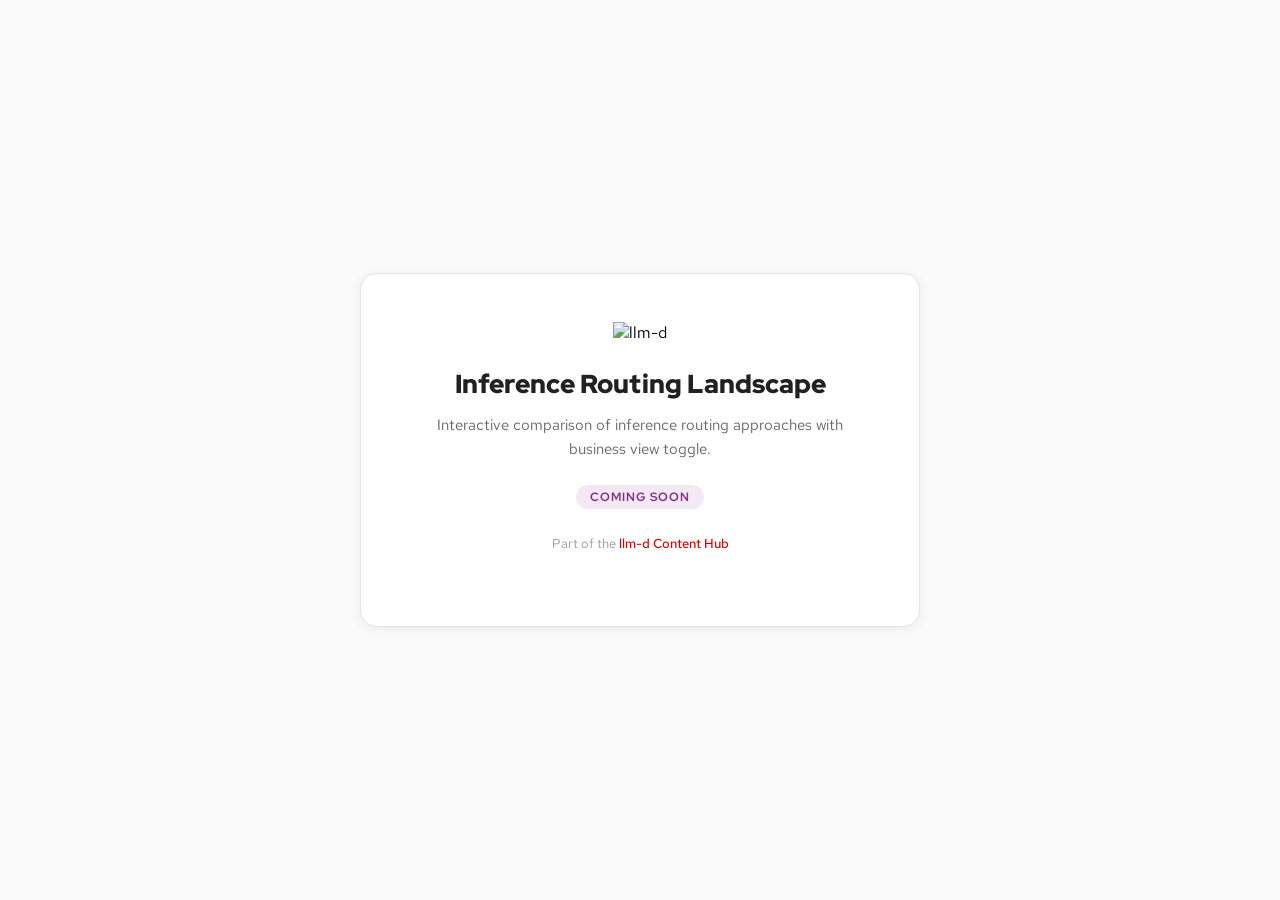
==== index.html @ 5aeeb2a7 "Add placeholder page for planned content" ====
<!DOCTYPE html>
<html lang="en">
<head>
<meta charset="UTF-8">
<meta name="viewport" content="width=device-width, initial-scale=1.0">
<title>Inference Routing Landscape | llm-d</title>
<link rel="preconnect" href="https://fonts.googleapis.com">
<link rel="preconnect" href="https://fonts.gstatic.com" crossorigin>
<link href="https://fonts.googleapis.com/css2?family=Red+Hat+Display:wght@700;900&family=Red+Hat+Text:wght@400;500&display=swap" rel="stylesheet">
<style>
  * { margin: 0; padding: 0; box-sizing: border-box; }
  body { font-family: 'Red Hat Text', sans-serif; background: #fafafa; display: flex; align-items: center; justify-content: center; min-height: 100vh; padding: 20px; }
  .card { background: #fff; border: 1px solid #e4e4e7; border-radius: 16px; padding: 48px; max-width: 560px; text-align: center; box-shadow: 0 2px 12px rgba(0,0,0,0.06); }
  .icon { width: 64px; height: 64px; margin: 0 auto 24px; }
  h1 { font-family: 'Red Hat Display', sans-serif; font-size: 1.6rem; font-weight: 900; color: #212121; margin-bottom: 12px; }
  p { color: #666; font-size: 0.95rem; line-height: 1.6; margin-bottom: 24px; }
  .badge { display: inline-block; font-family: 'Red Hat Display', sans-serif; font-size: 0.72rem; font-weight: 700; text-transform: uppercase; letter-spacing: 0.08em; background: #f3e8f3; color: #7f317f; padding: 4px 14px; border-radius: 100px; }
  a { color: #cc0000; text-decoration: none; font-weight: 500; }
  a:hover { text-decoration: underline; }
</style>
</head>
<body>
<div class="card">
  <img class="icon" src="https://llm-d.ai/img/llm-d-icon.png" alt="llm-d">
  <h1>Inference Routing Landscape</h1>
  <p>Interactive comparison of inference routing approaches with business view toggle.</p>
  <span class="badge">Coming Soon</span>
  <p style="margin-top:24px;font-size:0.82rem;color:#999;">Part of the <a href="https://markellr-redhat.github.io/llm-d-content-hub/">llm-d Content Hub</a></p>
</div>
</body>
</html>
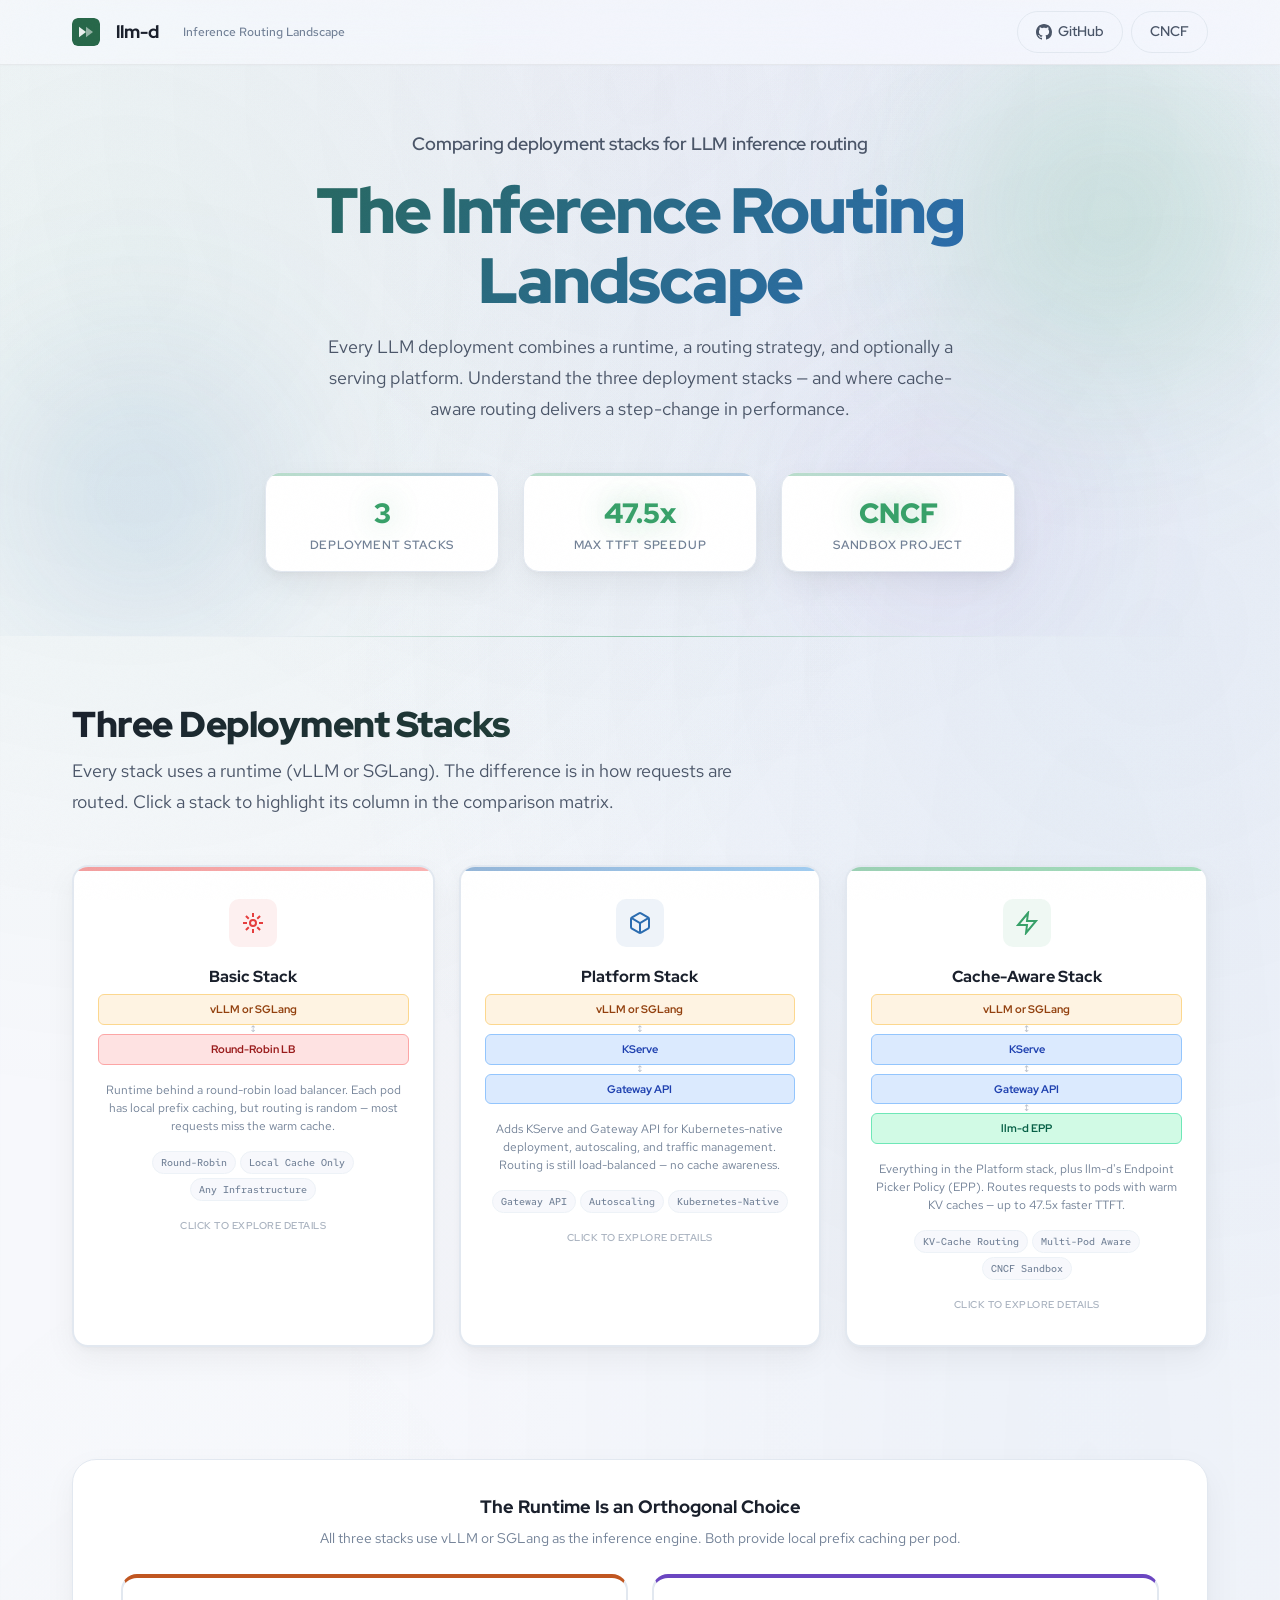
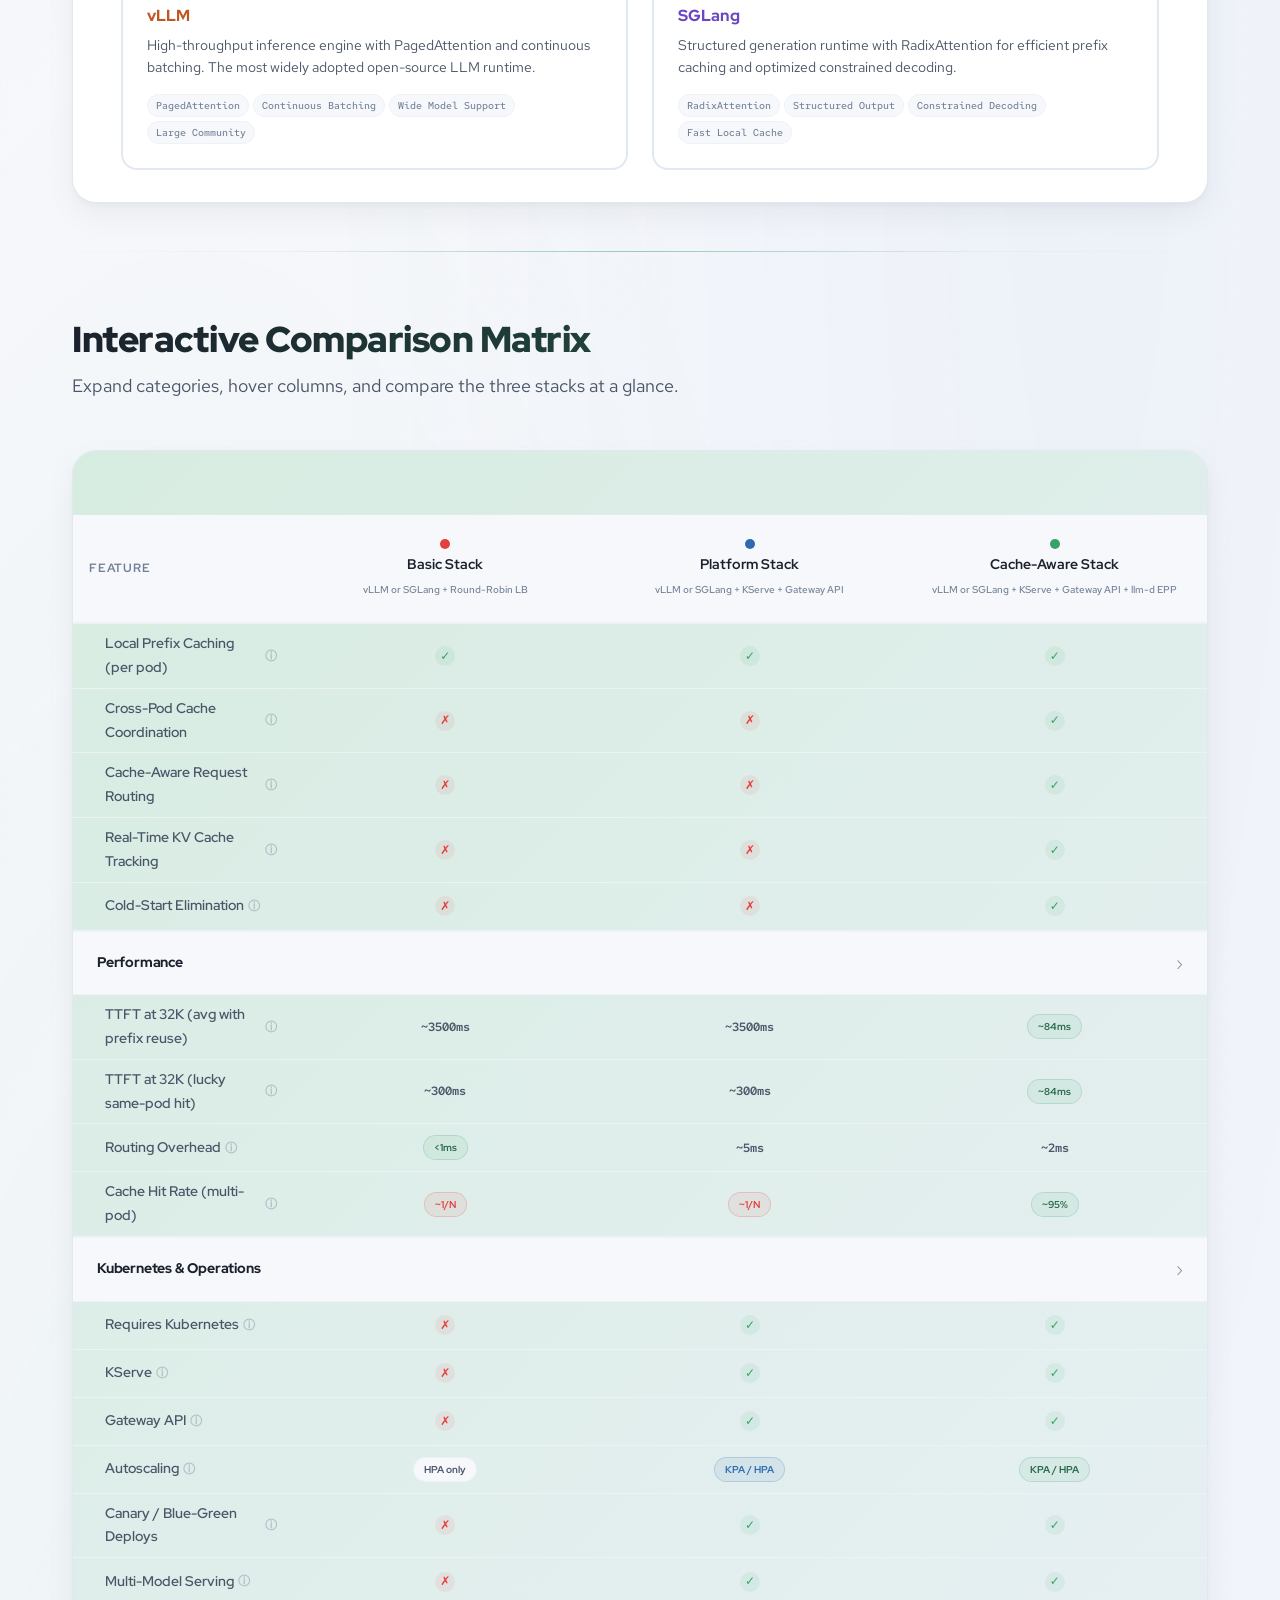
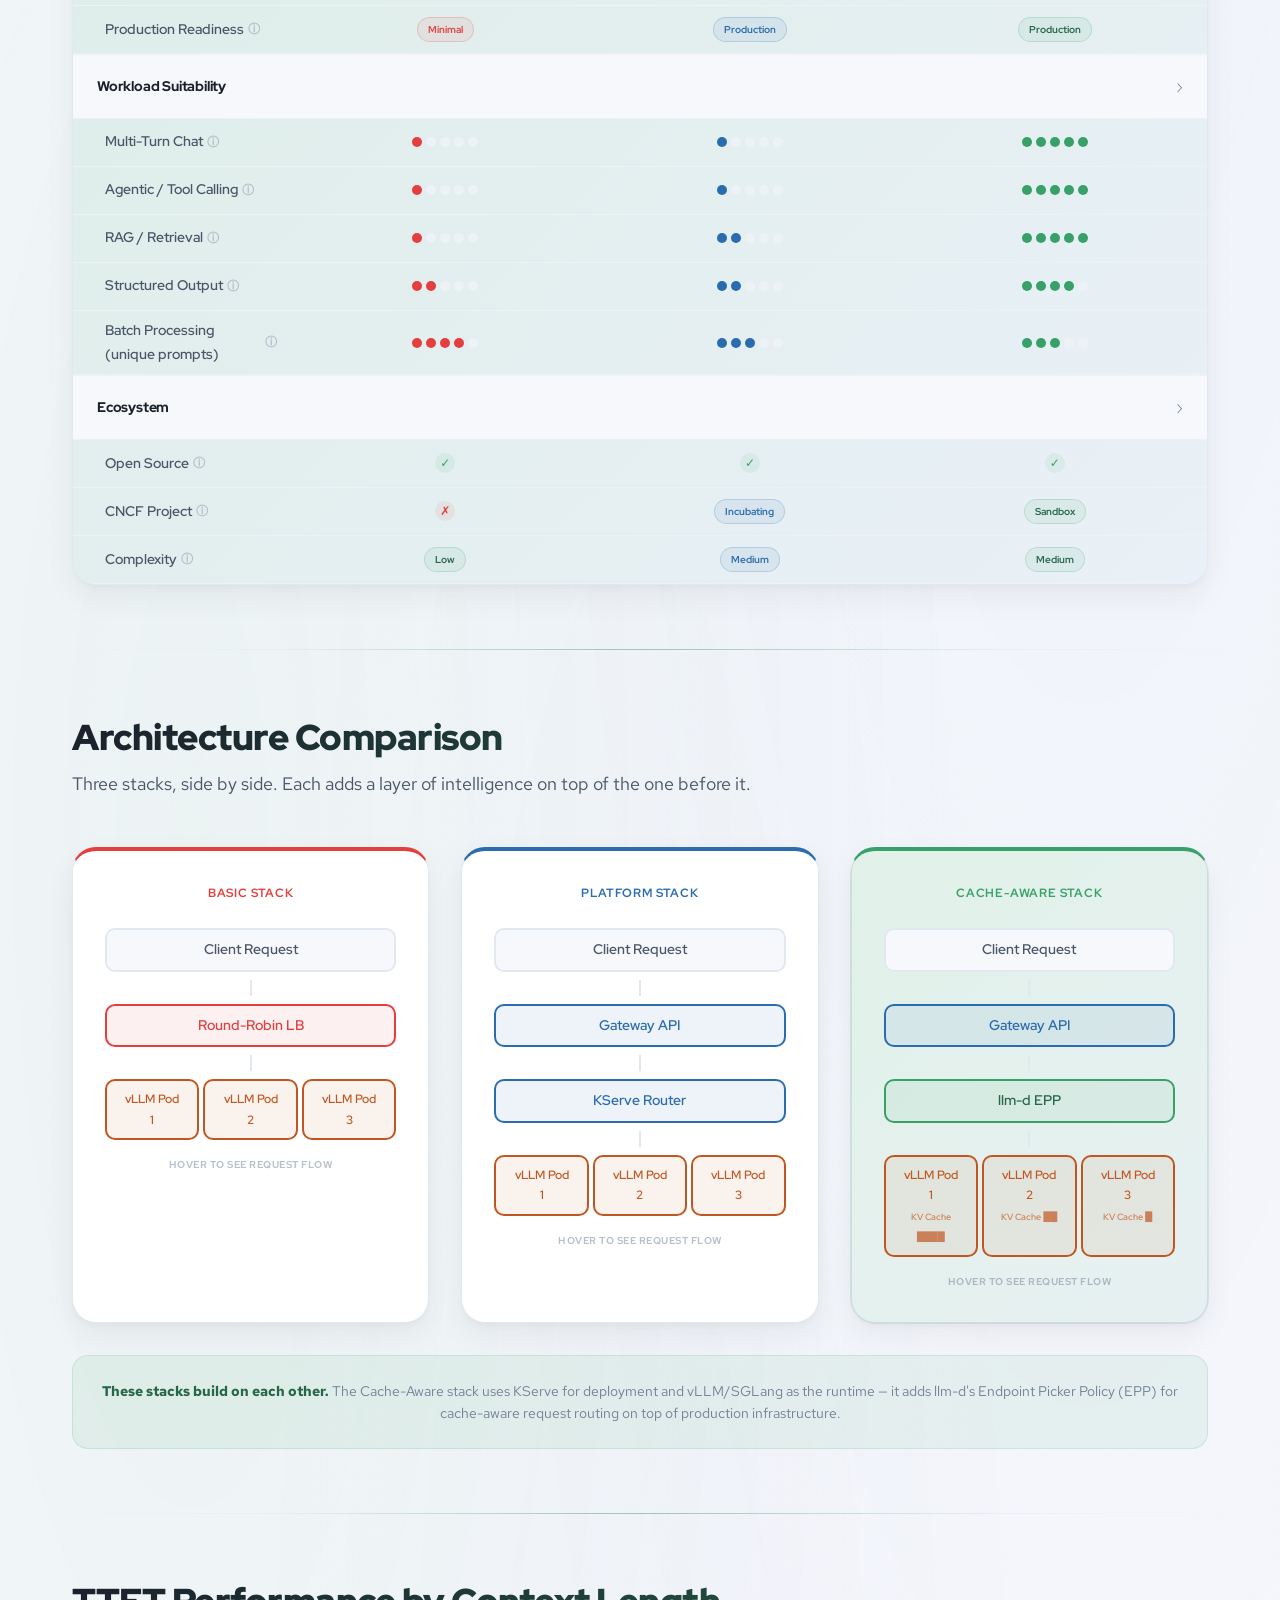
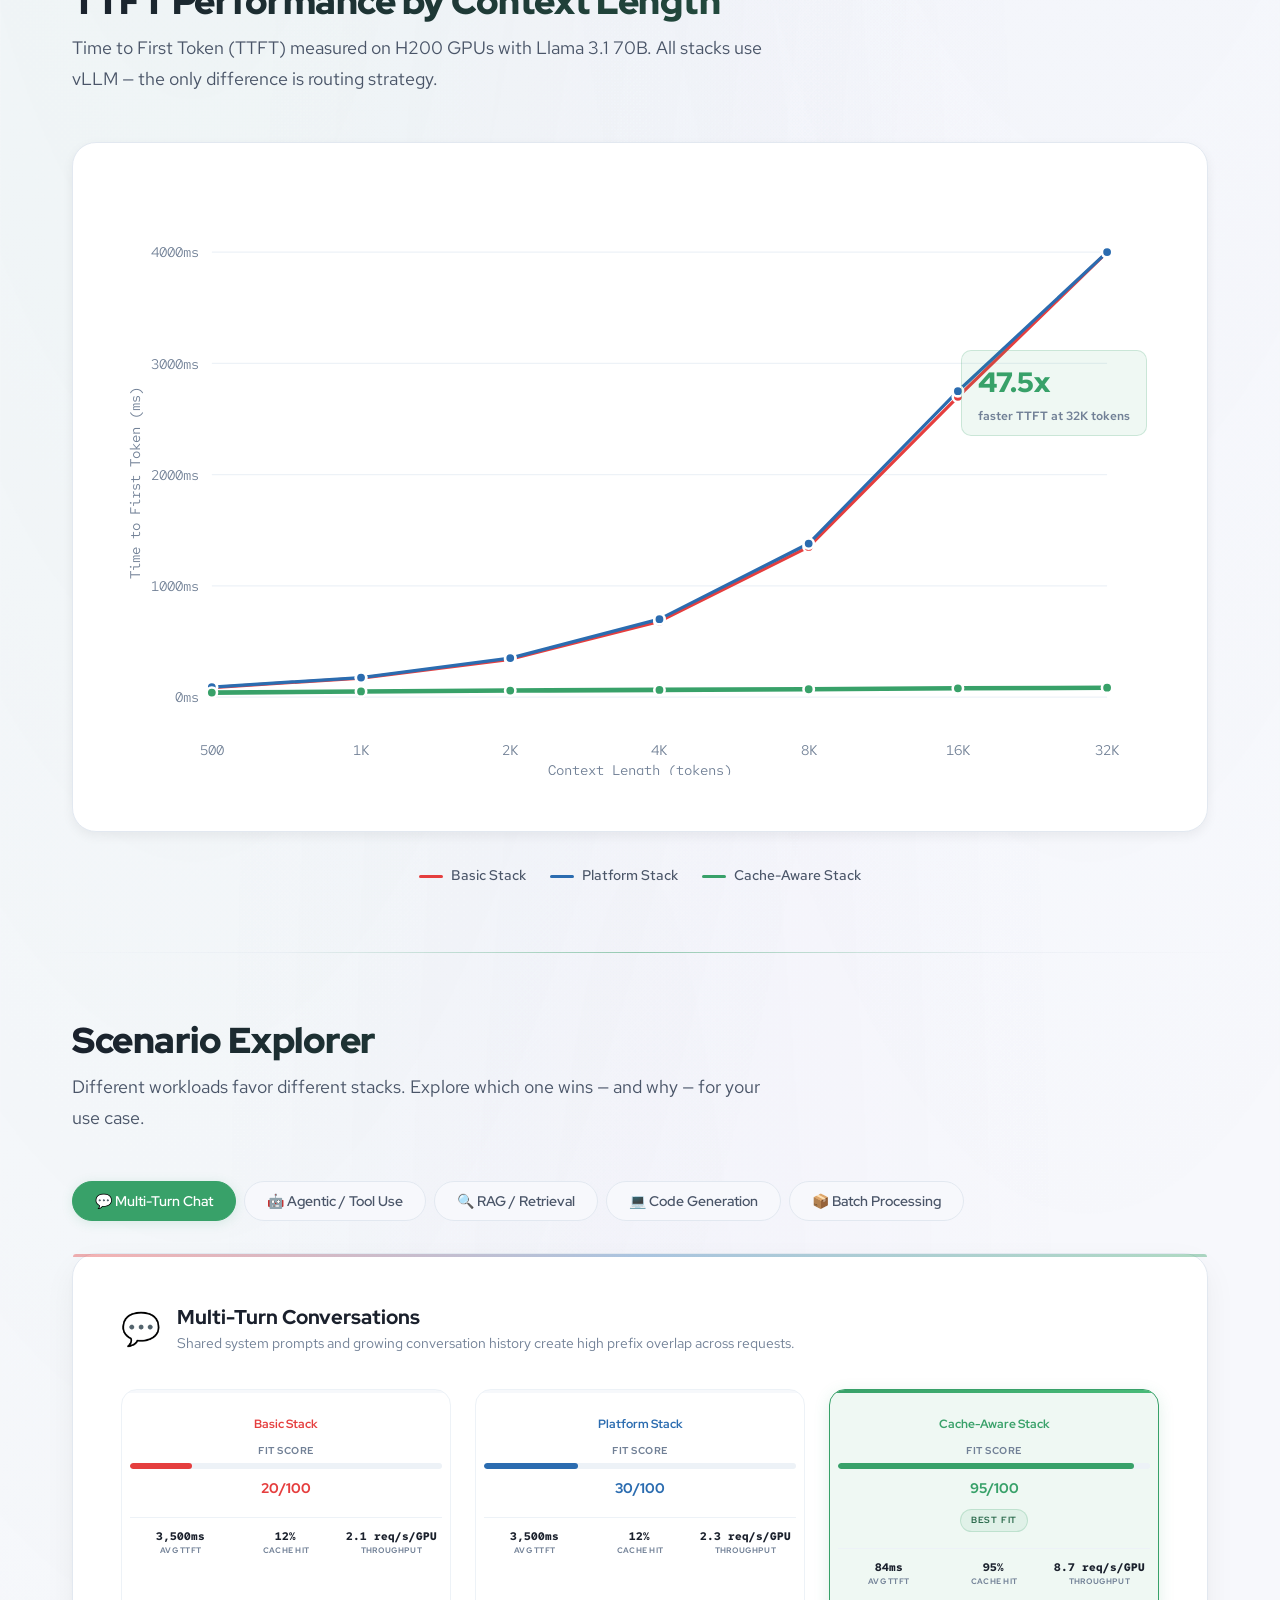
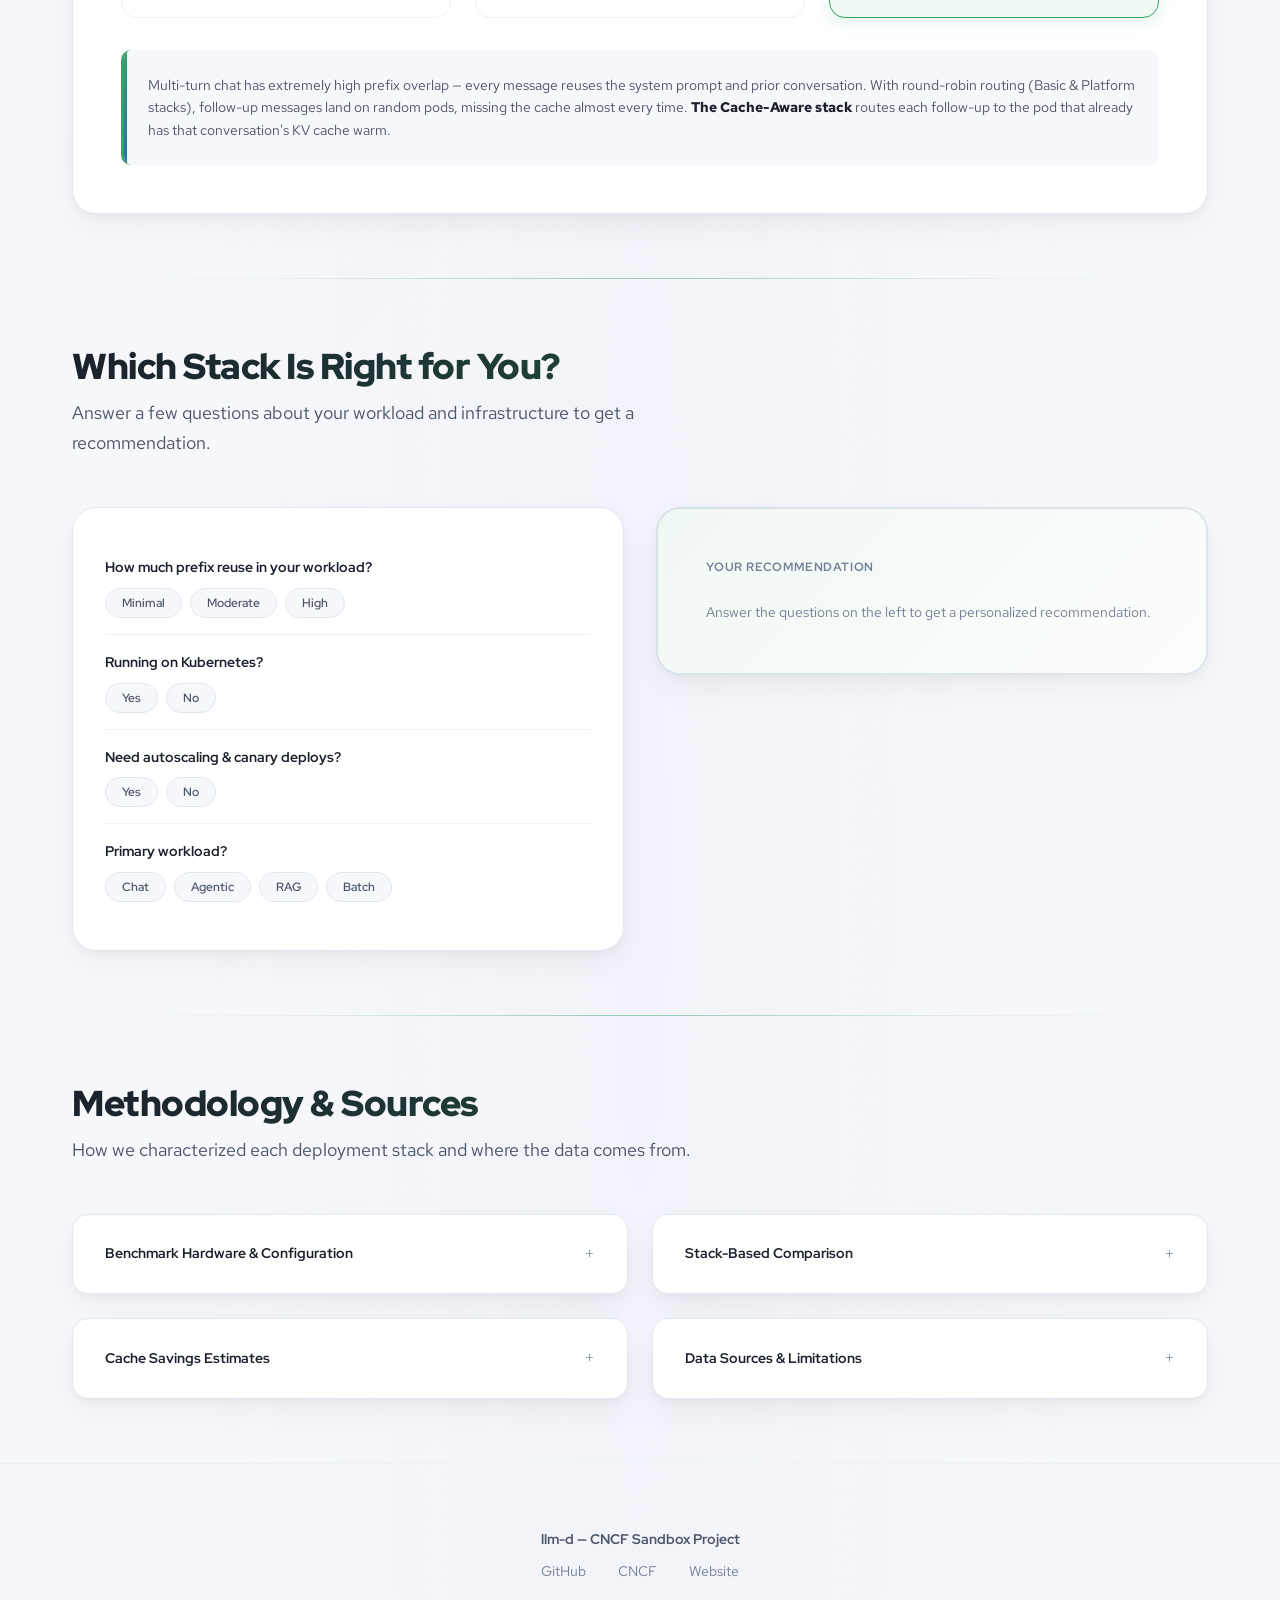
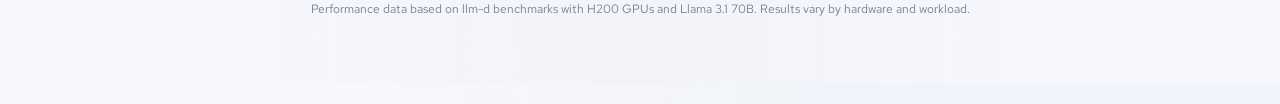
==== commit 753fc27a: "Deploy inference routing landscape web app" ====
--- a/index.html
+++ b/index.html
@@ -1,31 +1,293 @@
 <!DOCTYPE html>
 <html lang="en">
 <head>
-<meta charset="UTF-8">
-<meta name="viewport" content="width=device-width, initial-scale=1.0">
-<title>Inference Routing Landscape | llm-d</title>
-<link rel="preconnect" href="https://fonts.googleapis.com">
-<link rel="preconnect" href="https://fonts.gstatic.com" crossorigin>
-<link href="https://fonts.googleapis.com/css2?family=Red+Hat+Display:wght@700;900&family=Red+Hat+Text:wght@400;500&display=swap" rel="stylesheet">
-<style>
-  * { margin: 0; padding: 0; box-sizing: border-box; }
-  body { font-family: 'Red Hat Text', sans-serif; background: #fafafa; display: flex; align-items: center; justify-content: center; min-height: 100vh; padding: 20px; }
-  .card { background: #fff; border: 1px solid #e4e4e7; border-radius: 16px; padding: 48px; max-width: 560px; text-align: center; box-shadow: 0 2px 12px rgba(0,0,0,0.06); }
-  .icon { width: 64px; height: 64px; margin: 0 auto 24px; }
-  h1 { font-family: 'Red Hat Display', sans-serif; font-size: 1.6rem; font-weight: 900; color: #212121; margin-bottom: 12px; }
-  p { color: #666; font-size: 0.95rem; line-height: 1.6; margin-bottom: 24px; }
-  .badge { display: inline-block; font-family: 'Red Hat Display', sans-serif; font-size: 0.72rem; font-weight: 700; text-transform: uppercase; letter-spacing: 0.08em; background: #f3e8f3; color: #7f317f; padding: 4px 14px; border-radius: 100px; }
-  a { color: #cc0000; text-decoration: none; font-weight: 500; }
-  a:hover { text-decoration: underline; }
-</style>
+  <meta charset="UTF-8">
+  <meta name="viewport" content="width=device-width, initial-scale=1.0">
+  <title>Inference Routing Landscape — llm-d</title>
+  <meta name="description" content="Interactive comparison of 3 LLM inference deployment stacks: Basic, Platform, and Cache-Aware routing with llm-d.">
+  <link rel="preconnect" href="https://fonts.googleapis.com">
+  <link rel="preconnect" href="https://fonts.gstatic.com" crossorigin>
+  <link href="https://fonts.googleapis.com/css2?family=Red+Hat+Display:wght@400;600;700;800;900&family=Red+Hat+Mono:wght@400;500;600;700&family=Red+Hat+Text:wght@400;500;600;700&display=swap" rel="stylesheet">
+  <link rel="stylesheet" href="css/styles.css">
 </head>
 <body>
-<div class="card">
-  <img class="icon" src="https://llm-d.ai/img/llm-d-icon.png" alt="llm-d">
-  <h1>Inference Routing Landscape</h1>
-  <p>Interactive comparison of inference routing approaches with business view toggle.</p>
-  <span class="badge">Coming Soon</span>
-  <p style="margin-top:24px;font-size:0.82rem;color:#999;">Part of the <a href="https://markellr-redhat.github.io/llm-d-content-hub/">llm-d Content Hub</a></p>
-</div>
+
+<!-- Scroll Progress -->
+<div class="scroll-progress" id="scrollProgress"></div>
+
+<!-- Header -->
+<header class="site-header">
+  <div class="header-inner">
+    <div class="header-brand">
+      <svg class="header-logo" viewBox="0 0 32 32" fill="none"><rect width="32" height="32" rx="6" fill="#276749"/><path d="M8 22V10l8 6-8 6z" fill="#fff" opacity=".9"/><path d="M16 22V10l8 6-8 6z" fill="#fff" opacity=".5"/></svg>
+      <span class="header-title">llm-d</span>
+      <span class="header-subtitle">Inference Routing Landscape</span>
+    </div>
+    <div class="header-actions">
+      <a href="https://github.com/llm-d" class="btn-outline" target="_blank" rel="noopener">
+        <svg width="16" height="16" viewBox="0 0 16 16" fill="currentColor"><path d="M8 0C3.58 0 0 3.58 0 8c0 3.54 2.29 6.53 5.47 7.59.4.07.55-.17.55-.38 0-.19-.01-.82-.01-1.49-2.01.37-2.53-.49-2.69-.94-.09-.23-.48-.94-.82-1.13-.28-.15-.68-.52-.01-.53.63-.01 1.08.58 1.23.82.72 1.21 1.87.87 2.33.66.07-.52.28-.87.51-1.07-1.78-.2-3.64-.89-3.64-3.95 0-.87.31-1.59.82-2.15-.08-.2-.36-1.02.08-2.12 0 0 .67-.21 2.2.82.64-.18 1.32-.27 2-.27.68 0 1.36.09 2 .27 1.53-1.04 2.2-.82 2.2-.82.44 1.1.16 1.92.08 2.12.51.56.82 1.27.82 2.15 0 3.07-1.87 3.75-3.65 3.95.29.25.54.73.54 1.48 0 1.07-.01 1.93-.01 2.2 0 .21.15.46.55.38A8.013 8.013 0 0016 8c0-4.42-3.58-8-8-8z"/></svg>
+        GitHub
+      </a>
+      <a href="https://www.cncf.io/projects/llm-d/" class="btn-outline" target="_blank" rel="noopener">CNCF</a>
+    </div>
+  </div>
+</header>
+
+<!-- ═══════════════════════════════════════════════════ HERO ═══ -->
+<section class="hero">
+  <div class="hero-orb-accent"></div>
+  <div class="container">
+    <p class="hero-tagline reveal">Comparing deployment stacks for LLM inference routing</p>
+    <h1 class="hero-title reveal reveal-delay-1">The Inference Routing<br>Landscape</h1>
+    <p class="hero-description reveal reveal-delay-2">
+      Every LLM deployment combines a runtime, a routing strategy, and optionally a serving platform. Understand the three deployment stacks — and where cache-aware routing delivers a step-change in performance.
+    </p>
+    <div class="hero-stats reveal reveal-delay-3">
+      <div class="stat-card">
+        <div class="stat-value" data-count="3">0</div>
+        <div class="stat-label">Deployment Stacks</div>
+      </div>
+      <div class="stat-card">
+        <div class="stat-value" data-suffix="x" data-count="47.5">0</div>
+        <div class="stat-label">Max TTFT Speedup</div>
+      </div>
+      <div class="stat-card">
+        <div class="stat-value" data-prefix="" data-text="CNCF">CNCF</div>
+        <div class="stat-label">Sandbox Project</div>
+      </div>
+    </div>
+  </div>
+</section>
+
+<hr class="section-divider">
+
+<!-- ═══════════════════════════════════ DEPLOYMENT STACK CARDS ═══ -->
+<section class="approaches" id="approaches">
+  <div class="container">
+    <h2 class="section-title reveal">Three Deployment Stacks</h2>
+    <p class="section-description reveal reveal-delay-1">Every stack uses a runtime (vLLM or SGLang). The difference is in how requests are routed. Click a stack to highlight its column in the comparison matrix.</p>
+    <div class="approaches-grid" id="approachesGrid">
+      <!-- JS renders 3 stack cards -->
+    </div>
+  </div>
+</section>
+
+<!-- ═══════════════════════════════════ RUNTIME CALLOUT ═══ -->
+<section class="runtimes" id="runtimes">
+  <div class="container">
+    <div class="runtime-callout reveal">
+      <div class="runtime-callout-header">
+        <div class="runtime-callout-title">The Runtime Is an Orthogonal Choice</div>
+        <div class="runtime-callout-subtitle">All three stacks use vLLM or SGLang as the inference engine. Both provide local prefix caching per pod.</div>
+      </div>
+      <div class="runtime-cards" id="runtimeCards">
+        <!-- JS renders 2 runtime cards -->
+      </div>
+    </div>
+  </div>
+</section>
+
+<hr class="section-divider">
+
+<!-- ═══════════════════════════════ COMPARISON MATRIX ═══ -->
+<section class="comparison" id="comparison">
+  <div class="container">
+    <h2 class="section-title reveal">Interactive Comparison Matrix</h2>
+    <p class="section-description reveal reveal-delay-1">Expand categories, hover columns, and compare the three stacks at a glance.</p>
+    <div class="matrix-wrapper reveal reveal-delay-2">
+      <div class="matrix-scroll">
+        <div class="matrix-grid" id="matrixGrid">
+          <!-- JS renders matrix -->
+        </div>
+      </div>
+    </div>
+  </div>
+</section>
+
+<hr class="section-divider">
+
+<!-- ═══════════════════════════════ ARCHITECTURE DIAGRAM ═══ -->
+<section class="architecture" id="architecture">
+  <div class="container">
+    <h2 class="section-title reveal">Architecture Comparison</h2>
+    <p class="section-description reveal reveal-delay-1">Three stacks, side by side. Each adds a layer of intelligence on top of the one before it.</p>
+    <div class="arch-grid">
+
+      <!-- Basic Stack -->
+      <div class="arch-column arch-column--rr reveal reveal-delay-1">
+        <div class="arch-label arch-label--rr">Basic Stack</div>
+        <div class="arch-stack">
+          <div class="arch-node arch-node--client" title="Incoming inference request from your application">Client Request</div>
+          <div class="arch-connector"></div>
+          <div class="arch-node arch-node--rr" title="Distributes requests evenly across pods — no awareness of cache state">Round-Robin LB</div>
+          <div class="arch-connector"></div>
+          <div class="arch-pods">
+            <div class="arch-node arch-node--pod" title="Each pod has local prefix caching, but routing is random">vLLM Pod 1</div>
+            <div class="arch-node arch-node--pod">vLLM Pod 2</div>
+            <div class="arch-node arch-node--pod">vLLM Pod 3</div>
+          </div>
+        </div>
+        <div class="arch-column-summary">Hover to see request flow</div>
+      </div>
+
+      <!-- Platform Stack -->
+      <div class="arch-column arch-column--kserve reveal reveal-delay-2">
+        <div class="arch-label arch-label--kserve">Platform Stack</div>
+        <div class="arch-stack">
+          <div class="arch-node arch-node--client" title="Incoming inference request from your application">Client Request</div>
+          <div class="arch-connector"></div>
+          <div class="arch-node arch-node--gateway" title="Kubernetes Gateway API — standardized traffic management, TLS, and routing rules">Gateway API</div>
+          <div class="arch-connector"></div>
+          <div class="arch-node arch-node--kserve" title="KServe InferenceService — autoscaling, model lifecycle management, traffic splitting">KServe Router</div>
+          <div class="arch-connector"></div>
+          <div class="arch-pods">
+            <div class="arch-node arch-node--pod" title="Same runtime, better ops — but routing is still load-balanced">vLLM Pod 1</div>
+            <div class="arch-node arch-node--pod">vLLM Pod 2</div>
+            <div class="arch-node arch-node--pod">vLLM Pod 3</div>
+          </div>
+        </div>
+        <div class="arch-column-summary">Hover to see request flow</div>
+      </div>
+
+      <!-- Cache-Aware Stack -->
+      <div class="arch-column arch-column--llmd reveal reveal-delay-3">
+        <div class="arch-label arch-label--llmd">Cache-Aware Stack</div>
+        <div class="arch-stack">
+          <div class="arch-node arch-node--client" title="Incoming inference request from your application">Client Request</div>
+          <div class="arch-connector"></div>
+          <div class="arch-node arch-node--gateway" title="Kubernetes Gateway API — same as Platform stack">Gateway API</div>
+          <div class="arch-connector"></div>
+          <div class="arch-node arch-node--llmd" title="llm-d Endpoint Picker Policy — hashes the prefix, checks which pod has it cached, routes there">llm-d EPP</div>
+          <div class="arch-connector"></div>
+          <div class="arch-pods">
+            <div class="arch-node arch-node--pod" title="Pod 1 has the warmest cache — EPP routes matching requests here">vLLM Pod 1<br><span style="font-size:9px;opacity:0.7">KV Cache ████</span></div>
+            <div class="arch-node arch-node--pod" title="Pod 2 has a partial cache — used for load balancing when Pod 1 is busy">vLLM Pod 2<br><span style="font-size:9px;opacity:0.7">KV Cache ██</span></div>
+            <div class="arch-node arch-node--pod" title="Pod 3 has minimal cache — receives requests with new prefixes">vLLM Pod 3<br><span style="font-size:9px;opacity:0.7">KV Cache █</span></div>
+          </div>
+        </div>
+        <div class="arch-column-summary">Hover to see request flow</div>
+      </div>
+
+    </div>
+
+    <div class="arch-note reveal reveal-delay-4">
+      <strong>These stacks build on each other.</strong> The Cache-Aware stack uses KServe for deployment and vLLM/SGLang as the runtime — it adds llm-d's Endpoint Picker Policy (EPP) for cache-aware request routing on top of production infrastructure.
+    </div>
+
+  </div>
+</section>
+
+<hr class="section-divider">
+
+<!-- ═══════════════════════════════ PERFORMANCE CHART ═══ -->
+<section class="performance" id="performance">
+  <div class="container">
+    <h2 class="section-title reveal">TTFT Performance by Context Length</h2>
+    <p class="section-description reveal reveal-delay-1">Time to First Token (TTFT) measured on H200 GPUs with Llama 3.1 70B. All stacks use vLLM — the only difference is routing strategy.</p>
+    <div class="perf-chart-wrapper reveal reveal-delay-2">
+      <div class="perf-chart-container" id="perfChart">
+        <!-- JS renders SVG chart -->
+      </div>
+      <div class="perf-annotation" id="perfAnnotation">
+        <div class="perf-annotation-value">47.5x</div>
+        <div class="perf-annotation-label">faster TTFT at 32K tokens</div>
+      </div>
+      <div class="perf-tooltip" id="perfTooltip"></div>
+    </div>
+    <div class="perf-legend" id="perfLegend">
+      <!-- JS renders legend -->
+    </div>
+  </div>
+</section>
+
+<hr class="section-divider">
+
+<!-- ═══════════════════════════════ SCENARIO EXPLORER ═══ -->
+<section class="scenarios" id="scenarios">
+  <div class="container">
+    <h2 class="section-title reveal">Scenario Explorer</h2>
+    <p class="section-description reveal reveal-delay-1">Different workloads favor different stacks. Explore which one wins — and why — for your use case.</p>
+    <div class="scenario-tabs reveal reveal-delay-2" id="scenarioTabs">
+      <!-- JS renders tabs -->
+    </div>
+    <div class="scenario-content reveal reveal-delay-3" id="scenarioContent">
+      <!-- JS renders scenario -->
+    </div>
+  </div>
+</section>
+
+<hr class="section-divider">
+
+<!-- ═══════════════════════════════ DECISION GUIDE ═══ -->
+<section class="decision" id="decision">
+  <div class="container">
+    <h2 class="section-title reveal">Which Stack Is Right for You?</h2>
+    <p class="section-description reveal reveal-delay-1">Answer a few questions about your workload and infrastructure to get a recommendation.</p>
+    <div class="decision-layout">
+      <div class="decision-questions reveal reveal-delay-2" id="decisionQuestions">
+        <!-- JS renders questions -->
+      </div>
+      <div class="decision-result reveal reveal-delay-3" id="decisionResult">
+        <!-- JS renders result -->
+      </div>
+    </div>
+  </div>
+</section>
+
+<hr class="section-divider">
+
+<!-- ═══════════════════════════════ METHODOLOGY ═══ -->
+<section class="methodology" id="methodology">
+  <div class="container">
+    <h2 class="section-title reveal">Methodology &amp; Sources</h2>
+    <p class="section-description reveal reveal-delay-1">How we characterized each deployment stack and where the data comes from.</p>
+    <div class="method-grid reveal reveal-delay-2">
+
+      <details class="method-item">
+        <summary>Benchmark Hardware &amp; Configuration</summary>
+        <div class="method-item-body">
+          <p>TTFT benchmarks were run on NVIDIA H200 GPUs with Llama 3.1 70B using vLLM as the runtime across all three stacks. Context lengths range from 500 to 32,768 tokens. The KV cache hit rate models 80–95% prefix reuse for multi-turn and RAG workloads, reflecting production patterns with shared system prompts.</p>
+        </div>
+      </details>
+
+      <details class="method-item">
+        <summary>Stack-Based Comparison</summary>
+        <div class="method-item-body">
+          <p>This comparison evaluates three deployment stacks, not individual products. Every stack uses the same runtime (vLLM or SGLang) — the difference is the routing and deployment layer. The Basic stack uses simple round-robin. The Platform stack adds KServe for Kubernetes-native operations. The Cache-Aware stack adds llm-d's EPP for KV-cache-aware routing.</p>
+        </div>
+      </details>
+
+      <details class="method-item">
+        <summary>Cache Savings Estimates</summary>
+        <div class="method-item-body">
+          <p>Cache-aware savings come from routing requests to pods with warm KV caches. At 32K context with high prefix overlap, llm-d's EPP achieves up to 47.5x TTFT reduction vs round-robin. Savings vary by workload: multi-turn chat sees ~40x, RAG ~35x, agentic ~30x. Batch processing with unique prompts shows minimal cache benefit — round-robin may actually be preferable.</p>
+        </div>
+      </details>
+
+      <details class="method-item">
+        <summary>Data Sources &amp; Limitations</summary>
+        <div class="method-item-body">
+          <p>Data sources include llm-d project benchmarks, vLLM/SGLang documentation, KServe architecture docs, and CNCF project materials. Limitations: local prefix caching within a pod (provided by the runtime) is present in all three stacks — the cache-aware advantage comes from cross-pod coordination. Real-world results depend on hardware, model size, prompt patterns, and cluster configuration.</p>
+        </div>
+      </details>
+
+    </div>
+  </div>
+</section>
+
+<!-- Footer -->
+<footer class="site-footer">
+  <div class="container">
+    <div class="footer-brand">llm-d — CNCF Sandbox Project</div>
+    <div class="footer-links">
+      <a href="https://github.com/llm-d" target="_blank" rel="noopener">GitHub</a>
+      <a href="https://www.cncf.io/projects/llm-d/" target="_blank" rel="noopener">CNCF</a>
+      <a href="https://llm-d.ai" target="_blank" rel="noopener">Website</a>
+    </div>
+    <p class="footer-note">Performance data based on llm-d benchmarks with H200 GPUs and Llama 3.1 70B. Results vary by hardware and workload.</p>
+  </div>
+</footer>
+
+<script src="js/app.js"></script>
 </body>
 </html>
--- a/css/styles.css
+++ b/css/styles.css
@@ -0,0 +1,2058 @@
+/* ══════════════════════════════════════════════════════════════
+   llm-d Inference Routing Landscape — Stylesheet
+   Design system matched to llm-d Benchmark & ROI Calculator
+   ══════════════════════════════════════════════════════════════ */
+
+/* ── Design Tokens ── */
+:root {
+  --color-bg: #f7f8fc;
+  --color-surface: #ffffff;
+  --color-text: #1a202c;
+  --color-text-secondary: #4a5568;
+  --color-text-muted: #718096;
+  --color-border: #e2e8f0;
+  --color-border-light: #edf2f7;
+
+  --color-rr: #e53e3e;
+  --color-rr-dim: rgba(229, 62, 62, 0.08);
+  --color-rr-glow: rgba(229, 62, 62, 0.15);
+
+  --color-vllm: #c05621;
+  --color-vllm-dim: rgba(192, 86, 33, 0.08);
+  --color-vllm-glow: rgba(192, 86, 33, 0.15);
+
+  --color-kserve: #2b6cb0;
+  --color-kserve-dim: rgba(43, 108, 176, 0.08);
+  --color-kserve-glow: rgba(43, 108, 176, 0.15);
+
+  --color-sglang: #6b46c1;
+  --color-sglang-dim: rgba(107, 70, 193, 0.08);
+  --color-sglang-glow: rgba(107, 70, 193, 0.15);
+
+  --color-llmd: #276749;
+  --color-llmd-bright: #38a169;
+  --color-llmd-dim: rgba(56, 161, 105, 0.08);
+  --color-llmd-glow: rgba(56, 161, 105, 0.15);
+
+  --color-accent: #2b6cb0;
+  --color-highlight: #ecc94b;
+
+  --font-display: 'Red Hat Display', 'Inter', system-ui, -apple-system, sans-serif;
+  --font-body: 'Red Hat Text', 'Inter', system-ui, -apple-system, sans-serif;
+  --font-mono: 'Red Hat Mono', 'SFMono-Regular', 'Consolas', 'Liberation Mono', 'Menlo', monospace;
+
+  --font-size-xs: 0.75rem;
+  --font-size-sm: 0.875rem;
+  --font-size-base: 1rem;
+  --font-size-lg: 1.125rem;
+  --font-size-xl: 1.25rem;
+  --font-size-2xl: 1.75rem;
+  --font-size-3xl: 2.25rem;
+  --font-size-hero: 4rem;
+
+  --space-xs: 0.25rem;
+  --space-sm: 0.5rem;
+  --space-md: 1rem;
+  --space-lg: 1.5rem;
+  --space-xl: 2rem;
+  --space-2xl: 3rem;
+  --space-3xl: 4rem;
+
+  --radius-sm: 6px;
+  --radius-md: 10px;
+  --radius-lg: 16px;
+  --radius-xl: 24px;
+  --radius-full: 9999px;
+
+  --transition-fast: 150ms ease;
+  --transition-base: 300ms ease;
+  --transition-smooth: 500ms cubic-bezier(0.4, 0, 0.2, 1);
+
+  --shadow-sm: 0 1px 3px rgba(0,0,0,0.04);
+  --shadow-md: 0 4px 12px rgba(0,0,0,0.06);
+  --shadow-lg: 0 8px 30px rgba(0,0,0,0.08);
+  --shadow-xl: 0 12px 40px rgba(0,0,0,0.12);
+}
+
+/* ── Reset ── */
+*, *::before, *::after { box-sizing: border-box; margin: 0; padding: 0; }
+::selection { background: rgba(56, 161, 105, 0.2); color: var(--color-text); }
+html { scroll-behavior: smooth; }
+
+body {
+  font-family: var(--font-body);
+  font-size: var(--font-size-base);
+  line-height: 1.7;
+  color: var(--color-text);
+  background:
+    radial-gradient(ellipse at 15% 50%, rgba(56,161,105,0.06) 0%, transparent 50%),
+    radial-gradient(ellipse at 85% 20%, rgba(43,108,176,0.05) 0%, transparent 50%),
+    radial-gradient(ellipse at 50% 90%, rgba(107,70,193,0.03) 0%, transparent 50%),
+    var(--color-bg);
+  -webkit-font-smoothing: antialiased;
+  -moz-osx-font-smoothing: grayscale;
+  overflow-x: hidden;
+}
+
+body::before {
+  content: '';
+  position: fixed;
+  inset: -50%;
+  background:
+    radial-gradient(circle at 30% 40%, rgba(56,161,105,0.07) 0%, transparent 40%),
+    radial-gradient(circle at 70% 60%, rgba(43,108,176,0.05) 0%, transparent 40%),
+    radial-gradient(circle at 50% 30%, rgba(107,70,193,0.04) 0%, transparent 40%);
+  animation: meshFloat 30s ease-in-out infinite;
+  pointer-events: none;
+  z-index: 0;
+}
+
+body::after {
+  content: '';
+  position: fixed;
+  inset: 0;
+  background-image: url("data:image/svg+xml,%3Csvg viewBox='0 0 256 256' xmlns='http://www.w3.org/2000/svg'%3E%3Cfilter id='n'%3E%3CfeTurbulence type='fractalNoise' baseFrequency='0.9' numOctaves='4' stitchTiles='stitch'/%3E%3C/filter%3E%3Crect width='100%25' height='100%25' filter='url(%23n)' opacity='0.03'/%3E%3C/svg%3E");
+  background-repeat: repeat;
+  background-size: 256px 256px;
+  pointer-events: none;
+  z-index: 9998;
+  opacity: 0.4;
+}
+
+@keyframes meshFloat {
+  0%, 100% { transform: translate(0, 0) rotate(0deg); }
+  33% { transform: translate(2%, -3%) rotate(1deg); }
+  66% { transform: translate(-2%, 2%) rotate(-1deg); }
+}
+
+h1, h2, h3, h4 { font-family: var(--font-display); line-height: 1.3; }
+a { color: var(--color-accent); text-decoration: none; }
+a:hover { text-decoration: underline; }
+
+.container {
+  max-width: 1200px;
+  margin: 0 auto;
+  padding: 0 var(--space-xl);
+  position: relative;
+  z-index: 1;
+}
+
+/* ── Scroll Progress ── */
+.scroll-progress {
+  position: fixed;
+  top: 0;
+  left: 0;
+  height: 3px;
+  background: linear-gradient(90deg, var(--color-rr), var(--color-kserve), var(--color-llmd-bright));
+  z-index: 200;
+  transition: width 50ms linear;
+  border-radius: 0 2px 2px 0;
+}
+
+/* ── Sticky Header ── */
+.site-header {
+  position: sticky;
+  top: 0;
+  z-index: 100;
+  background: rgba(247, 248, 252, 0.72);
+  backdrop-filter: blur(20px) saturate(180%);
+  -webkit-backdrop-filter: blur(20px) saturate(180%);
+  border-bottom: 1px solid rgba(0,0,0,0.06);
+  box-shadow: 0 1px 3px rgba(0,0,0,0.02);
+}
+
+.header-inner {
+  max-width: 1200px;
+  margin: 0 auto;
+  padding: 0 var(--space-xl);
+  height: 64px;
+  display: flex;
+  align-items: center;
+  justify-content: space-between;
+}
+
+.header-brand {
+  display: flex;
+  align-items: center;
+  gap: var(--space-md);
+}
+
+.header-logo { width: 28px; height: 28px; border-radius: 6px; }
+
+.header-title {
+  font-family: var(--font-display);
+  font-size: var(--font-size-lg);
+  font-weight: 800;
+  color: var(--color-text);
+}
+
+.header-subtitle {
+  font-size: var(--font-size-xs);
+  color: var(--color-text-muted);
+  font-weight: 500;
+  margin-left: var(--space-sm);
+  display: none;
+}
+
+.header-actions { display: flex; gap: var(--space-sm); }
+
+.btn-outline {
+  font-family: var(--font-display);
+  font-size: var(--font-size-sm);
+  font-weight: 600;
+  padding: 8px 18px;
+  border-radius: var(--radius-full);
+  cursor: pointer;
+  transition: all var(--transition-fast);
+  text-decoration: none;
+  display: inline-flex;
+  align-items: center;
+  gap: 6px;
+  background: transparent;
+  color: var(--color-text-secondary);
+  border: 1px solid var(--color-border);
+}
+
+.btn-outline:hover {
+  border-color: var(--color-text-muted);
+  color: var(--color-text);
+  text-decoration: none;
+  transform: translateY(-1px);
+}
+
+/* ── Section Divider ── */
+.section-divider {
+  border: none;
+  height: 1px;
+  max-width: 1200px;
+  margin: 0 auto;
+  background: linear-gradient(90deg, transparent 0%, var(--color-border) 20%, var(--color-llmd-bright) 50%, var(--color-border) 80%, transparent 100%);
+  opacity: 0.5;
+}
+
+/* ── Scroll Reveal ── */
+.reveal {
+  opacity: 0;
+  transform: translateY(30px);
+  transition: opacity 0.8s cubic-bezier(0.16, 1, 0.3, 1),
+              transform 0.8s cubic-bezier(0.16, 1, 0.3, 1);
+}
+.reveal.visible { opacity: 1; transform: translateY(0); }
+.reveal-delay-1 { transition-delay: 0.1s; }
+.reveal-delay-2 { transition-delay: 0.2s; }
+.reveal-delay-3 { transition-delay: 0.3s; }
+.reveal-delay-4 { transition-delay: 0.4s; }
+
+/* ── Section Headers ── */
+.section-title {
+  font-family: var(--font-display);
+  font-size: var(--font-size-3xl);
+  font-weight: 900;
+  letter-spacing: -0.5px;
+  color: var(--color-text);
+  margin-bottom: var(--space-sm);
+  background: linear-gradient(135deg, var(--color-text) 0%, #276749 100%);
+  -webkit-background-clip: text;
+  -webkit-text-fill-color: transparent;
+  background-clip: text;
+}
+
+.section-description {
+  font-size: var(--font-size-lg);
+  color: var(--color-text-secondary);
+  max-width: 700px;
+  margin-bottom: var(--space-2xl);
+}
+
+/* ══════════════════════════════════════════════════════════════
+   HERO
+   ══════════════════════════════════════════════════════════════ */
+.hero {
+  position: relative;
+  overflow: hidden;
+  padding: var(--space-3xl) 0;
+  text-align: center;
+}
+
+.hero::before,
+.hero::after,
+.hero-orb-accent {
+  content: '';
+  position: absolute;
+  border-radius: 50%;
+  filter: blur(80px);
+  pointer-events: none;
+  z-index: 0;
+}
+
+.hero::before {
+  width: 500px; height: 500px;
+  top: -100px; right: -80px;
+  background: radial-gradient(circle, rgba(56, 161, 105, 0.25), transparent 70%);
+  animation: floatOrb 12s ease-in-out infinite;
+}
+
+.hero::after {
+  width: 400px; height: 400px;
+  bottom: -60px; left: -60px;
+  background: radial-gradient(circle, rgba(43, 108, 176, 0.2), transparent 70%);
+  animation: floatOrb 15s ease-in-out infinite -6s;
+}
+
+.hero-orb-accent {
+  width: 350px; height: 350px;
+  top: 50%; left: 60%;
+  background: radial-gradient(circle, rgba(107, 70, 193, 0.12), transparent 70%);
+  animation: floatOrb 18s ease-in-out infinite -3s;
+}
+
+@keyframes floatOrb {
+  0%, 100% { transform: translate(0, 0) scale(1); }
+  25% { transform: translate(20px, -30px) scale(1.05); }
+  50% { transform: translate(-15px, 15px) scale(0.95); }
+  75% { transform: translate(25px, 20px) scale(1.03); }
+}
+
+.hero .container { position: relative; z-index: 1; }
+
+.hero-tagline {
+  font-family: var(--font-display);
+  font-size: var(--font-size-lg);
+  font-weight: 600;
+  color: var(--color-text-secondary);
+  margin-bottom: var(--space-md);
+  letter-spacing: -0.2px;
+}
+
+.hero-title {
+  font-family: var(--font-display);
+  font-size: var(--font-size-hero);
+  font-weight: 900;
+  letter-spacing: -2px;
+  line-height: 1.1;
+  background: linear-gradient(135deg, #276749 0%, #2b6cb0 40%, #6b46c1 70%, #276749 100%);
+  background-size: 200% 200%;
+  -webkit-background-clip: text;
+  -webkit-text-fill-color: transparent;
+  background-clip: text;
+  animation: gradientShift 6s ease-in-out infinite;
+  margin-bottom: var(--space-md);
+}
+
+@keyframes gradientShift {
+  0%, 100% { background-position: 0% 50%; }
+  50% { background-position: 100% 50%; }
+}
+
+.hero-description {
+  font-size: var(--font-size-lg);
+  color: var(--color-text-secondary);
+  max-width: 640px;
+  margin: 0 auto var(--space-2xl);
+  line-height: 1.7;
+}
+
+.hero-stats {
+  display: grid;
+  grid-template-columns: repeat(3, 1fr);
+  gap: var(--space-lg);
+  max-width: 750px;
+  margin: 0 auto;
+}
+
+.stat-card {
+  background: var(--color-surface);
+  border: 1px solid var(--color-border);
+  border-radius: var(--radius-lg);
+  padding: var(--space-lg) var(--space-lg) var(--space-md);
+  text-align: center;
+  position: relative;
+  overflow: hidden;
+  transition: all var(--transition-base);
+  box-shadow:
+    0 1px 2px rgba(0,0,0,0.02),
+    0 4px 8px rgba(0,0,0,0.03),
+    0 12px 32px rgba(0,0,0,0.05);
+}
+
+.stat-card::before {
+  content: '';
+  position: absolute;
+  top: 0; left: 0; right: 0;
+  height: 3px;
+  background: linear-gradient(90deg, var(--color-llmd-bright), var(--color-accent));
+  opacity: 0.35;
+  transition: opacity var(--transition-base);
+}
+
+.stat-card:hover {
+  border-color: var(--color-llmd-bright);
+  box-shadow:
+    0 2px 4px rgba(0,0,0,0.02),
+    0 8px 16px rgba(0,0,0,0.04),
+    0 24px 48px rgba(0,0,0,0.06);
+  transform: translateY(-3px);
+}
+
+.stat-card:hover::before { opacity: 1; }
+
+.stat-value {
+  font-family: var(--font-display);
+  font-size: var(--font-size-2xl);
+  font-weight: 900;
+  color: var(--color-llmd-bright);
+  line-height: 1.2;
+  margin-bottom: var(--space-xs);
+  text-shadow: 0 0 30px rgba(56, 161, 105, 0.4);
+}
+
+.stat-label {
+  font-family: var(--font-display);
+  font-size: var(--font-size-xs);
+  font-weight: 600;
+  text-transform: uppercase;
+  letter-spacing: 0.8px;
+  color: var(--color-text-muted);
+}
+
+/* ══════════════════════════════════════════════════════════════
+   APPROACH OVERVIEW CARDS
+   ══════════════════════════════════════════════════════════════ */
+.approaches { padding: var(--space-3xl) 0; }
+
+.approaches-grid {
+  display: grid;
+  grid-template-columns: repeat(3, 1fr);
+  gap: var(--space-lg);
+}
+
+.approach-card {
+  background: var(--color-surface);
+  border: 2px solid var(--color-border);
+  border-radius: var(--radius-lg);
+  padding: var(--space-xl) var(--space-lg);
+  cursor: pointer;
+  transition: all var(--transition-base);
+  box-shadow:
+    0 1px 2px rgba(0,0,0,0.02),
+    0 4px 8px rgba(0,0,0,0.03),
+    0 12px 32px rgba(0,0,0,0.05);
+  position: relative;
+  overflow: hidden;
+  text-align: center;
+}
+
+.approach-card::before {
+  content: '';
+  position: absolute;
+  top: 0; left: 0; right: 0;
+  height: 4px;
+  opacity: 0.5;
+  transition: opacity var(--transition-base), height var(--transition-base);
+}
+
+.approach-card::after {
+  content: '';
+  position: absolute;
+  inset: -2px;
+  border-radius: calc(var(--radius-lg) + 2px);
+  opacity: 0;
+  transition: opacity var(--transition-base);
+  z-index: -1;
+  background-size: 300% 300%;
+  animation: borderGlow 6s ease-in-out infinite;
+}
+
+.approach-card:hover {
+  transform: translateY(-6px);
+  box-shadow:
+    0 2px 4px rgba(0,0,0,0.02),
+    0 8px 16px rgba(0,0,0,0.04),
+    0 24px 48px rgba(0,0,0,0.06);
+}
+
+.approach-card:hover::before { opacity: 1; height: 5px; }
+.approach-card:hover::after { opacity: 1; }
+
+.approach-card:active { transform: translateY(-2px) scale(0.99); }
+
+.approach-card--basic::before { background: linear-gradient(90deg, var(--color-rr), #f56565); }
+.approach-card--basic::after { background: linear-gradient(135deg, rgba(229,62,62,0.2), transparent 40%, rgba(229,62,62,0.15)); background-size: 300% 300%; animation: borderGlow 6s ease-in-out infinite; }
+.approach-card--basic:hover, .approach-card--basic.active { border-color: var(--color-rr); box-shadow: 0 8px 30px var(--color-rr-glow); }
+.approach-card--basic.active .approach-name { color: var(--color-rr); }
+.approach-card--basic .approach-icon { background: var(--color-rr-dim); color: var(--color-rr); }
+
+.approach-card--platform::before { background: linear-gradient(90deg, var(--color-kserve), #4299e1); }
+.approach-card--platform::after { background: linear-gradient(135deg, rgba(43,108,176,0.2), transparent 40%, rgba(43,108,176,0.15)); background-size: 300% 300%; animation: borderGlow 6s ease-in-out infinite; }
+.approach-card--platform:hover, .approach-card--platform.active { border-color: var(--color-kserve); box-shadow: 0 8px 30px var(--color-kserve-glow); }
+.approach-card--platform.active .approach-name { color: var(--color-kserve); }
+.approach-card--platform .approach-icon { background: var(--color-kserve-dim); color: var(--color-kserve); }
+
+.approach-card--cacheaware::before { background: linear-gradient(90deg, var(--color-llmd-bright), #48bb78); }
+.approach-card--cacheaware::after { background: linear-gradient(135deg, rgba(56,161,105,0.2), transparent 40%, rgba(56,161,105,0.15)); background-size: 300% 300%; animation: borderGlow 6s ease-in-out infinite; }
+.approach-card--cacheaware:hover, .approach-card--cacheaware.active { border-color: var(--color-llmd-bright); box-shadow: 0 8px 30px var(--color-llmd-glow); }
+.approach-card--cacheaware.active .approach-name { color: var(--color-llmd); }
+.approach-card--cacheaware .approach-icon { background: var(--color-llmd-dim); color: var(--color-llmd-bright); }
+
+.approach-icon {
+  width: 48px; height: 48px;
+  border-radius: var(--radius-md);
+  display: flex;
+  align-items: center;
+  justify-content: center;
+  margin: 0 auto var(--space-md);
+}
+
+.approach-icon svg { width: 24px; height: 24px; }
+
+.approach-name {
+  font-family: var(--font-display);
+  font-size: var(--font-size-base);
+  font-weight: 800;
+  color: var(--color-text);
+  margin-bottom: var(--space-xs);
+}
+
+.approach-tagline {
+  font-size: var(--font-size-xs);
+  color: var(--color-text-muted);
+  margin-bottom: var(--space-md);
+  line-height: 1.5;
+}
+
+.stack-layers {
+  display: flex;
+  flex-direction: column;
+  align-items: center;
+  gap: 0;
+  margin-bottom: var(--space-md);
+}
+
+.stack-layer {
+  width: 100%;
+  padding: 5px 10px;
+  border-radius: var(--radius-sm);
+  font-family: var(--font-display);
+  font-size: 11px;
+  font-weight: 700;
+  text-align: center;
+  transition: all var(--transition-fast);
+}
+
+.stack-layer-name { white-space: nowrap; }
+
+.stack-layer-connector {
+  font-size: 9px;
+  color: var(--color-text-muted);
+  line-height: 1;
+  opacity: 0.5;
+}
+
+.approach-pills {
+  display: flex;
+  flex-wrap: wrap;
+  justify-content: center;
+  gap: 4px;
+}
+
+.approach-pill {
+  font-family: var(--font-mono);
+  font-size: 10px;
+  font-weight: 500;
+  padding: 2px 8px;
+  border-radius: var(--radius-full);
+  background: var(--color-bg);
+  color: var(--color-text-muted);
+  border: 1px solid var(--color-border-light);
+  transition: all var(--transition-fast);
+}
+
+.approach-card:hover .approach-pill {
+  border-color: rgba(0,0,0,0.08);
+  background: #fff;
+}
+
+/* Stack expand hint */
+.stack-expand-hint {
+  font-family: var(--font-display);
+  font-size: 10px;
+  font-weight: 600;
+  color: var(--color-text-muted);
+  text-transform: uppercase;
+  letter-spacing: 0.5px;
+  margin-top: var(--space-md);
+  opacity: 0.6;
+  transition: opacity var(--transition-fast);
+}
+
+.approach-card:hover .stack-expand-hint { opacity: 1; }
+.approach-card.active .stack-expand-hint { display: none; }
+
+/* Stack detail panel (expandable) */
+.stack-detail-panel {
+  max-height: 0;
+  overflow: hidden;
+  transition: max-height 0.5s cubic-bezier(0.4, 0, 0.2, 1), opacity 0.3s ease, margin 0.3s ease;
+  opacity: 0;
+  margin-top: 0;
+  text-align: left;
+}
+
+.approach-card.active .stack-detail-panel {
+  max-height: 800px;
+  opacity: 1;
+  margin-top: var(--space-lg);
+  border-top: 1px solid var(--color-border-light);
+  padding-top: var(--space-lg);
+}
+
+.stack-detail-metrics {
+  display: grid;
+  grid-template-columns: repeat(3, 1fr);
+  gap: var(--space-sm);
+  margin-bottom: var(--space-lg);
+}
+
+.stack-detail-metric {
+  text-align: center;
+  padding: var(--space-sm);
+  background: var(--color-bg);
+  border-radius: var(--radius-md);
+  border: 1px solid var(--color-border-light);
+  transition: all var(--transition-fast);
+}
+
+.stack-detail-metric:hover {
+  border-color: rgba(56,161,105,0.2);
+  box-shadow: 0 2px 8px rgba(0,0,0,0.04);
+}
+
+.stack-detail-metric-value {
+  font-family: var(--font-display);
+  font-size: var(--font-size-sm);
+  font-weight: 800;
+  color: var(--color-text);
+}
+
+.stack-detail-metric-label {
+  font-size: 9px;
+  font-weight: 600;
+  text-transform: uppercase;
+  letter-spacing: 0.5px;
+  color: var(--color-text-muted);
+  margin-top: 2px;
+}
+
+.stack-detail-section { margin-bottom: var(--space-md); }
+
+.stack-detail-section-title {
+  font-family: var(--font-display);
+  font-size: var(--font-size-xs);
+  font-weight: 700;
+  text-transform: uppercase;
+  letter-spacing: 0.5px;
+  color: var(--color-text-muted);
+  margin-bottom: var(--space-sm);
+}
+
+.stack-detail-feature {
+  display: flex;
+  align-items: flex-start;
+  gap: var(--space-sm);
+  font-size: var(--font-size-xs);
+  color: var(--color-text-secondary);
+  line-height: 1.5;
+  padding: 4px 0;
+}
+
+.stack-detail-icon { flex-shrink: 0; font-size: 14px; line-height: 1.2; }
+
+.stack-detail-bestfor {
+  display: flex;
+  flex-wrap: wrap;
+  gap: 4px;
+}
+
+.stack-detail-bestfor-tag {
+  font-family: var(--font-display);
+  font-size: 10px;
+  font-weight: 600;
+  padding: 3px 10px;
+  border-radius: var(--radius-full);
+  background: var(--color-bg);
+  color: var(--color-text-secondary);
+  border: 1px solid var(--color-border-light);
+}
+
+.stack-detail-tradeoffs {
+  font-size: var(--font-size-xs);
+  color: var(--color-text-muted);
+  line-height: 1.6;
+  padding: var(--space-sm) var(--space-md);
+  background: #fefce8;
+  border: 1px solid #fde68a;
+  border-radius: var(--radius-sm);
+}
+
+.stack-detail-tradeoffs strong {
+  color: #92400e;
+  font-weight: 700;
+}
+
+/* ══════════════════════════════════════════════════════════════
+   RUNTIME CALLOUT
+   ══════════════════════════════════════════════════════════════ */
+.runtimes { padding: var(--space-2xl) 0; }
+
+.runtime-callout {
+  background: var(--color-surface);
+  border: 1px solid var(--color-border);
+  border-radius: var(--radius-xl);
+  padding: var(--space-xl) var(--space-2xl);
+  box-shadow:
+    0 1px 2px rgba(0,0,0,0.02),
+    0 4px 8px rgba(0,0,0,0.03),
+    0 12px 32px rgba(0,0,0,0.05);
+}
+
+.runtime-callout-header {
+  text-align: center;
+  margin-bottom: var(--space-lg);
+}
+
+.runtime-callout-title {
+  font-family: var(--font-display);
+  font-size: var(--font-size-lg);
+  font-weight: 800;
+  color: var(--color-text);
+  margin-bottom: var(--space-xs);
+}
+
+.runtime-callout-subtitle {
+  font-size: var(--font-size-sm);
+  color: var(--color-text-muted);
+}
+
+.runtime-cards {
+  display: grid;
+  grid-template-columns: 1fr 1fr;
+  gap: var(--space-lg);
+}
+
+.runtime-card {
+  padding: var(--space-lg);
+  border: 2px solid var(--color-border);
+  border-radius: var(--radius-lg);
+  transition: all var(--transition-base);
+}
+
+.runtime-card {
+  position: relative;
+  overflow: hidden;
+}
+
+.runtime-card:hover {
+  box-shadow: var(--shadow-lg);
+  transform: translateY(-4px);
+}
+
+.runtime-card--vllm { border-top: 4px solid var(--color-vllm); }
+.runtime-card--sglang { border-top: 4px solid var(--color-sglang); }
+
+.runtime-card-name {
+  font-family: var(--font-display);
+  font-size: var(--font-size-base);
+  font-weight: 800;
+  margin-bottom: var(--space-xs);
+}
+
+.runtime-card-name--vllm { color: var(--color-vllm); }
+.runtime-card-name--sglang { color: var(--color-sglang); }
+
+.runtime-card-desc {
+  font-size: var(--font-size-sm);
+  color: var(--color-text-secondary);
+  line-height: 1.6;
+  margin-bottom: var(--space-md);
+}
+
+.runtime-card-strengths {
+  display: flex;
+  flex-wrap: wrap;
+  gap: 4px;
+}
+
+.runtime-strength {
+  font-family: var(--font-mono);
+  font-size: 10px;
+  font-weight: 500;
+  padding: 2px 8px;
+  border-radius: var(--radius-full);
+  background: var(--color-bg);
+  color: var(--color-text-muted);
+  border: 1px solid var(--color-border-light);
+}
+
+/* ══════════════════════════════════════════════════════════════
+   COMPARISON MATRIX
+   ══════════════════════════════════════════════════════════════ */
+.comparison { padding: var(--space-3xl) 0; }
+
+.matrix-wrapper {
+  background: var(--color-surface);
+  border: 1px solid var(--color-border);
+  border-radius: var(--radius-xl);
+  overflow: hidden;
+  box-shadow:
+    0 1px 2px rgba(0,0,0,0.02),
+    0 4px 8px rgba(0,0,0,0.03),
+    0 12px 32px rgba(0,0,0,0.05);
+  position: relative;
+}
+
+.matrix-wrapper::before {
+  content: '';
+  position: absolute;
+  inset: -2px;
+  border-radius: calc(var(--radius-xl) + 2px);
+  background: linear-gradient(135deg, rgba(56,161,105,0.2), rgba(43,108,176,0.1), rgba(107,70,193,0.15), rgba(56,161,105,0.2));
+  background-size: 300% 300%;
+  animation: borderGlow 8s ease-in-out infinite;
+  z-index: -1;
+}
+
+@keyframes borderGlow {
+  0%, 100% { background-position: 0% 50%; }
+  50% { background-position: 100% 50%; }
+}
+
+.matrix-scroll {
+  overflow-x: auto;
+  -webkit-overflow-scrolling: touch;
+}
+
+.matrix-scroll::-webkit-scrollbar { height: 6px; }
+.matrix-scroll::-webkit-scrollbar-track { background: var(--color-bg); }
+.matrix-scroll::-webkit-scrollbar-thumb { background: var(--color-border); border-radius: 3px; }
+
+.matrix-grid {
+  display: grid;
+  grid-template-columns: 220px repeat(3, 1fr);
+  min-width: 600px;
+}
+
+.matrix-col-headers {
+  display: contents;
+}
+
+.matrix-col-header {
+  padding: var(--space-lg) var(--space-md);
+  text-align: center;
+  border-bottom: 2px solid var(--color-border-light);
+  background: var(--color-bg);
+  position: sticky;
+  top: 64px;
+  z-index: 10;
+  transition: background var(--transition-fast);
+}
+
+.matrix-col-header:first-child {
+  text-align: left;
+  font-family: var(--font-display);
+  font-size: var(--font-size-xs);
+  font-weight: 700;
+  text-transform: uppercase;
+  letter-spacing: 0.8px;
+  color: var(--color-text-muted);
+  display: flex;
+  align-items: center;
+}
+
+.matrix-col-label {
+  display: flex;
+  flex-direction: column;
+  align-items: center;
+  gap: var(--space-xs);
+}
+
+.matrix-col-dot {
+  width: 10px; height: 10px;
+  border-radius: 50%;
+  display: inline-block;
+}
+
+.matrix-col-name {
+  font-family: var(--font-display);
+  font-size: var(--font-size-sm);
+  font-weight: 700;
+  color: var(--color-text);
+}
+
+.matrix-col-type {
+  font-size: 10px;
+  color: var(--color-text-muted);
+  font-weight: 500;
+}
+
+.matrix-category {
+  display: contents;
+}
+
+.matrix-category-header {
+  grid-column: 1 / -1;
+  padding: var(--space-md) var(--space-lg);
+  background: var(--color-bg);
+  border-bottom: 1px solid var(--color-border-light);
+  border-top: 1px solid var(--color-border-light);
+  cursor: pointer;
+  display: flex;
+  align-items: center;
+  justify-content: space-between;
+  transition: background var(--transition-fast);
+  user-select: none;
+}
+
+.matrix-category-header:hover { background: #eef1f6; transform: translateX(2px); }
+
+.matrix-category-title {
+  font-family: var(--font-display);
+  font-size: var(--font-size-sm);
+  font-weight: 800;
+  color: var(--color-text);
+  letter-spacing: -0.2px;
+}
+
+.matrix-category-chevron {
+  font-size: var(--font-size-lg);
+  color: var(--color-text-muted);
+  transition: transform var(--transition-base);
+  font-weight: 300;
+}
+
+.matrix-category.collapsed .matrix-category-chevron { transform: rotate(-90deg); }
+.matrix-category.collapsed .matrix-row { display: none; }
+
+.matrix-row {
+  display: contents;
+}
+
+.matrix-cell {
+  padding: var(--space-sm) var(--space-md);
+  border-bottom: 1px solid var(--color-border-light);
+  display: flex;
+  align-items: center;
+  min-height: 48px;
+  transition: background var(--transition-fast);
+}
+
+.matrix-cell:first-child {
+  font-family: var(--font-display);
+  font-size: var(--font-size-sm);
+  font-weight: 600;
+  color: var(--color-text-secondary);
+  padding-left: var(--space-xl);
+}
+
+.matrix-cell:not(:first-child) { justify-content: center; }
+
+.matrix-dots {
+  display: flex;
+  gap: 4px;
+}
+
+.matrix-dot {
+  width: 10px; height: 10px;
+  border-radius: 50%;
+  background: var(--color-border-light);
+  transition: all var(--transition-fast);
+}
+
+.matrix-dot.filled { background: currentColor; }
+
+.matrix-badge {
+  font-family: var(--font-display);
+  font-size: 10px;
+  font-weight: 700;
+  padding: 3px 10px;
+  border-radius: var(--radius-full);
+  background: var(--color-bg);
+  color: var(--color-text-secondary);
+  border: 1px solid var(--color-border-light);
+  white-space: nowrap;
+}
+
+.matrix-badge--green { background: var(--color-llmd-dim); color: var(--color-llmd); border-color: rgba(56,161,105,0.2); }
+.matrix-badge--red { background: var(--color-rr-dim); color: var(--color-rr); border-color: rgba(229,62,62,0.2); }
+.matrix-badge--blue { background: var(--color-kserve-dim); color: var(--color-kserve); border-color: rgba(43,108,176,0.2); }
+.matrix-badge--purple { background: var(--color-sglang-dim); color: var(--color-sglang); border-color: rgba(107,70,193,0.2); }
+.matrix-badge--orange { background: var(--color-vllm-dim); color: var(--color-vllm); border-color: rgba(192,86,33,0.2); }
+
+.matrix-check {
+  width: 20px; height: 20px;
+  border-radius: 50%;
+  background: var(--color-llmd-dim);
+  color: var(--color-llmd-bright);
+  display: flex;
+  align-items: center;
+  justify-content: center;
+  font-size: 12px;
+  font-weight: 700;
+}
+
+.matrix-cross {
+  width: 20px; height: 20px;
+  border-radius: 50%;
+  background: var(--color-rr-dim);
+  color: var(--color-rr);
+  display: flex;
+  align-items: center;
+  justify-content: center;
+  font-size: 12px;
+  font-weight: 700;
+}
+
+.matrix-value {
+  font-family: var(--font-mono);
+  font-size: var(--font-size-xs);
+  font-weight: 600;
+  color: var(--color-text-secondary);
+}
+
+/* Row hover info */
+.matrix-cell--has-tip {
+  cursor: help;
+  gap: var(--space-xs);
+}
+
+.matrix-info-icon {
+  font-size: 12px;
+  color: var(--color-text-muted);
+  opacity: 0.4;
+  transition: opacity var(--transition-fast), color var(--transition-fast);
+  flex-shrink: 0;
+}
+
+.matrix-cell--has-tip:hover .matrix-info-icon {
+  opacity: 1;
+  color: var(--color-accent);
+}
+
+.matrix-tooltip {
+  position: absolute;
+  z-index: 1000;
+  max-width: 320px;
+  padding: 10px 14px;
+  background: var(--color-text);
+  color: #fff;
+  font-family: var(--font-body);
+  font-size: var(--font-size-xs);
+  line-height: 1.6;
+  border-radius: var(--radius-md);
+  box-shadow: 0 8px 30px rgba(0,0,0,0.25);
+  pointer-events: none;
+  opacity: 0;
+  transition: opacity var(--transition-fast);
+}
+
+.matrix-tooltip.visible { opacity: 1; }
+
+/* Row hover highlight */
+.matrix-row:hover .matrix-cell {
+  background: rgba(56,161,105,0.04);
+}
+
+/* Column highlight */
+.matrix-grid[data-highlight="1"] .matrix-cell:nth-child(4n+2) { background: var(--color-rr-dim); }
+.matrix-grid[data-highlight="2"] .matrix-cell:nth-child(4n+3) { background: var(--color-kserve-dim); }
+.matrix-grid[data-highlight="3"] .matrix-cell:nth-child(4n+4) { background: var(--color-llmd-dim); }
+
+/* ══════════════════════════════════════════════════════════════
+   ARCHITECTURE DIAGRAM
+   ══════════════════════════════════════════════════════════════ */
+.architecture { padding: var(--space-3xl) 0; }
+
+.arch-grid {
+  display: grid;
+  grid-template-columns: repeat(3, 1fr);
+  gap: var(--space-xl);
+}
+
+.arch-column {
+  background: var(--color-surface);
+  border: 1px solid var(--color-border);
+  border-radius: var(--radius-xl);
+  padding: var(--space-xl);
+  box-shadow:
+    0 1px 2px rgba(0,0,0,0.02),
+    0 4px 8px rgba(0,0,0,0.03),
+    0 12px 32px rgba(0,0,0,0.05);
+  transition: all var(--transition-base);
+  position: relative;
+}
+
+.arch-column:hover {
+  box-shadow:
+    0 2px 4px rgba(0,0,0,0.02),
+    0 8px 16px rgba(0,0,0,0.04),
+    0 24px 48px rgba(0,0,0,0.06);
+  transform: translateY(-4px);
+}
+
+.arch-column--rr { border-top: 4px solid var(--color-rr); }
+.arch-column--kserve { border-top: 4px solid var(--color-kserve); }
+.arch-column--llmd { border-top: 4px solid var(--color-llmd-bright); }
+
+.arch-column--llmd::before {
+  content: '';
+  position: absolute;
+  inset: -2px;
+  border-radius: calc(var(--radius-xl) + 2px);
+  background: linear-gradient(135deg, rgba(56,161,105,0.15), rgba(43,108,176,0.1), rgba(56,161,105,0.15));
+  background-size: 300% 300%;
+  animation: borderGlow 6s ease-in-out infinite;
+  z-index: -1;
+}
+
+.arch-label {
+  font-family: var(--font-display);
+  font-size: var(--font-size-xs);
+  font-weight: 700;
+  text-transform: uppercase;
+  letter-spacing: 0.8px;
+  margin-bottom: var(--space-lg);
+  text-align: center;
+}
+
+.arch-label--rr { color: var(--color-rr); }
+.arch-label--kserve { color: var(--color-kserve); }
+.arch-label--llmd { color: var(--color-llmd-bright); }
+
+.arch-stack {
+  display: flex;
+  flex-direction: column;
+  align-items: center;
+  gap: var(--space-sm);
+}
+
+.arch-node {
+  width: 100%;
+  padding: var(--space-sm) var(--space-md);
+  border: 2px solid var(--color-border);
+  border-radius: var(--radius-md);
+  text-align: center;
+  font-family: var(--font-display);
+  font-size: var(--font-size-sm);
+  font-weight: 600;
+  color: var(--color-text);
+  background: var(--color-surface);
+  transition: all var(--transition-fast);
+}
+
+.arch-node--client { background: var(--color-bg); border-color: var(--color-border); color: var(--color-text-secondary); }
+.arch-node--rr { border-color: var(--color-rr); background: var(--color-rr-dim); color: var(--color-rr); }
+.arch-node--kserve { border-color: var(--color-kserve); background: var(--color-kserve-dim); color: var(--color-kserve); }
+.arch-node--llmd { border-color: var(--color-llmd-bright); background: var(--color-llmd-dim); color: var(--color-llmd); }
+.arch-node--gateway { border-color: var(--color-accent); background: var(--color-kserve-dim); color: var(--color-accent); }
+.arch-node--pod { border-color: var(--color-vllm); background: var(--color-vllm-dim); color: var(--color-vllm); font-size: var(--font-size-xs); }
+
+.arch-connector {
+  width: 2px;
+  height: 16px;
+  background: var(--color-border);
+}
+
+.arch-pods {
+  display: grid;
+  grid-template-columns: repeat(3, 1fr);
+  gap: var(--space-xs);
+  width: 100%;
+}
+
+.arch-note {
+  text-align: center;
+  font-size: var(--font-size-sm);
+  color: var(--color-text-muted);
+  margin-top: var(--space-xl);
+  padding: var(--space-lg);
+  background: var(--color-llmd-dim);
+  border-radius: var(--radius-lg);
+  border: 1px solid rgba(56,161,105,0.15);
+  line-height: 1.6;
+}
+
+.arch-note strong { color: var(--color-llmd); }
+
+/* Architecture flow animation */
+.arch-connector {
+  position: relative;
+  overflow: visible;
+}
+
+.arch-flow-dot {
+  position: absolute;
+  width: 6px;
+  height: 6px;
+  border-radius: 50%;
+  background: var(--color-llmd-bright);
+  left: 50%;
+  transform: translateX(-50%);
+  animation: archFlowDown 0.8s ease-in-out forwards;
+  opacity: 0;
+  box-shadow: 0 0 8px var(--color-llmd-glow);
+}
+
+.arch-column--rr .arch-flow-dot { background: var(--color-rr); box-shadow: 0 0 8px var(--color-rr-glow); }
+.arch-column--kserve .arch-flow-dot { background: var(--color-kserve); box-shadow: 0 0 8px var(--color-kserve-glow); }
+
+@keyframes archFlowDown {
+  0% { top: -2px; opacity: 0; }
+  20% { opacity: 1; }
+  80% { opacity: 1; }
+  100% { top: 14px; opacity: 0; }
+}
+
+.arch-animating .arch-node {
+  transition: all 0.3s ease;
+}
+
+.arch-animating .arch-node--client { box-shadow: 0 0 0 2px rgba(0,0,0,0.05); }
+
+.arch-column:hover .arch-node {
+  transform: scale(1.02);
+}
+
+/* Architecture node hover descriptions */
+.arch-node {
+  position: relative;
+  cursor: default;
+}
+
+.arch-column-summary {
+  text-align: center;
+  font-size: 10px;
+  font-weight: 600;
+  color: var(--color-text-muted);
+  margin-top: var(--space-md);
+  opacity: 0.5;
+  transition: opacity var(--transition-fast);
+  text-transform: uppercase;
+  letter-spacing: 0.5px;
+}
+
+.arch-column:hover .arch-column-summary { opacity: 0; }
+
+/* ══════════════════════════════════════════════════════════════
+   PERFORMANCE CHART
+   ══════════════════════════════════════════════════════════════ */
+.performance { padding: var(--space-3xl) 0; }
+
+.perf-tabs {
+  display: flex;
+  gap: var(--space-sm);
+  margin-bottom: var(--space-xl);
+  flex-wrap: wrap;
+}
+
+.perf-tab {
+  font-family: var(--font-display);
+  font-size: var(--font-size-sm);
+  font-weight: 600;
+  padding: 8px 20px;
+  border: 1px solid var(--color-border);
+  border-radius: var(--radius-full);
+  background: var(--color-surface);
+  color: var(--color-text-secondary);
+  cursor: pointer;
+  transition: all var(--transition-fast);
+}
+
+.perf-tab:hover { border-color: var(--color-llmd-bright); color: var(--color-llmd); }
+
+.perf-tab:active { transform: scale(0.95); }
+
+.perf-tab.active {
+  background: var(--color-llmd-bright);
+  color: #fff;
+  border-color: var(--color-llmd-bright);
+  box-shadow: 0 2px 12px var(--color-llmd-glow);
+  position: relative;
+}
+
+.perf-tab.active::after {
+  content: '';
+  position: absolute;
+  bottom: -1px; left: 20%; right: 20%;
+  height: 2px;
+  background: linear-gradient(90deg, transparent, #fff, transparent);
+  border-radius: 1px;
+}
+
+.perf-chart-wrapper {
+  background: var(--color-surface);
+  border: 1px solid var(--color-border);
+  border-radius: var(--radius-xl);
+  padding: var(--space-2xl);
+  box-shadow: var(--shadow-md);
+  position: relative;
+}
+
+.perf-chart-container {
+  position: relative;
+  width: 100%;
+  aspect-ratio: 16 / 9;
+}
+
+.perf-chart-container svg {
+  width: 100%;
+  height: 100%;
+}
+
+.perf-chart-container svg text {
+  font-family: var(--font-mono);
+  font-size: 11px;
+  fill: var(--color-text-muted);
+}
+
+.perf-line {
+  fill: none;
+  stroke-width: 2.5;
+  stroke-linecap: round;
+  stroke-linejoin: round;
+  stroke-dasharray: 2000;
+  stroke-dashoffset: 2000;
+  transition: stroke-dashoffset 1.8s cubic-bezier(0.4, 0, 0.2, 1);
+}
+
+.perf-line.animated { stroke-dashoffset: 0; }
+.perf-line--bold { stroke-width: 3.5; }
+
+.perf-gridline {
+  stroke: var(--color-border-light);
+  stroke-width: 1;
+}
+
+.perf-annotation {
+  position: absolute;
+  right: 60px;
+  top: 30%;
+  background: var(--color-llmd-dim);
+  border: 1px solid rgba(56,161,105,0.2);
+  border-radius: var(--radius-md);
+  padding: var(--space-sm) var(--space-md);
+  opacity: 0;
+  transform: translateY(10px);
+  transition: all 0.6s ease 1.5s;
+}
+
+.perf-annotation.visible { opacity: 1; transform: translateY(0); }
+
+.perf-annotation-value {
+  font-family: var(--font-display);
+  font-size: var(--font-size-2xl);
+  font-weight: 900;
+  color: var(--color-llmd-bright);
+}
+
+.perf-annotation-label {
+  font-size: var(--font-size-xs);
+  color: var(--color-text-muted);
+  font-weight: 600;
+}
+
+.perf-legend {
+  display: flex;
+  flex-wrap: wrap;
+  gap: var(--space-lg);
+  justify-content: center;
+  margin-top: var(--space-xl);
+}
+
+.perf-legend-item {
+  display: flex;
+  align-items: center;
+  gap: var(--space-sm);
+  font-size: var(--font-size-sm);
+  color: var(--color-text-secondary);
+  font-weight: 500;
+}
+
+.perf-legend-line {
+  width: 24px;
+  height: 3px;
+  border-radius: 2px;
+}
+
+.perf-tooltip {
+  position: absolute;
+  background: var(--color-text);
+  color: #fff;
+  padding: 6px 12px;
+  border-radius: var(--radius-sm);
+  font-family: var(--font-mono);
+  font-size: var(--font-size-xs);
+  pointer-events: none;
+  opacity: 0;
+  transition: opacity var(--transition-fast);
+  z-index: 20;
+  white-space: nowrap;
+}
+
+.perf-tooltip.visible { opacity: 1; }
+
+/* Performance chart crosshair */
+.perf-crosshair {
+  position: absolute;
+  width: 1px;
+  background: var(--color-text-muted);
+  opacity: 0;
+  pointer-events: none;
+  transition: opacity var(--transition-fast);
+}
+
+.perf-crosshair::before {
+  content: '';
+  position: absolute;
+  width: 9px;
+  height: 9px;
+  border-radius: 50%;
+  background: var(--color-text-muted);
+  top: -4px;
+  left: -4px;
+  opacity: 0.5;
+}
+
+.perf-crosshair.visible { opacity: 0.5; }
+
+.perf-crosshair-tooltip {
+  position: absolute;
+  background: var(--color-surface);
+  border: 1px solid var(--color-border);
+  border-radius: var(--radius-md);
+  padding: 10px 14px;
+  box-shadow: var(--shadow-lg);
+  pointer-events: none;
+  opacity: 0;
+  transition: opacity var(--transition-fast);
+  z-index: 30;
+  min-width: 180px;
+}
+
+.perf-crosshair-tooltip.visible { opacity: 1; }
+
+.pctt-context {
+  font-family: var(--font-display);
+  font-size: var(--font-size-xs);
+  font-weight: 700;
+  color: var(--color-text);
+  margin-bottom: 6px;
+  padding-bottom: 6px;
+  border-bottom: 1px solid var(--color-border-light);
+}
+
+.pctt-row {
+  display: flex;
+  align-items: center;
+  gap: 6px;
+  padding: 2px 0;
+  font-size: var(--font-size-xs);
+}
+
+.pctt-dot {
+  width: 8px;
+  height: 8px;
+  border-radius: 50%;
+  flex-shrink: 0;
+}
+
+.pctt-name {
+  color: var(--color-text-secondary);
+  flex: 1;
+}
+
+.pctt-val {
+  font-family: var(--font-mono);
+  font-weight: 600;
+  color: var(--color-text);
+}
+
+.pctt-speedup {
+  margin-top: 6px;
+  padding-top: 6px;
+  border-top: 1px solid var(--color-border-light);
+  font-family: var(--font-display);
+  font-size: 11px;
+  font-weight: 700;
+  color: var(--color-llmd-bright);
+  text-align: center;
+}
+
+/* ══════════════════════════════════════════════════════════════
+   SCENARIO EXPLORER
+   ══════════════════════════════════════════════════════════════ */
+.scenarios { padding: var(--space-3xl) 0; }
+
+.scenario-tabs {
+  display: flex;
+  gap: var(--space-sm);
+  margin-bottom: var(--space-xl);
+  flex-wrap: wrap;
+}
+
+.scenario-tab {
+  font-family: var(--font-display);
+  font-size: var(--font-size-sm);
+  font-weight: 600;
+  padding: 10px 22px;
+  border: 1px solid var(--color-border);
+  border-radius: var(--radius-full);
+  background: var(--color-bg);
+  color: var(--color-text-secondary);
+  cursor: pointer;
+  transition: all var(--transition-fast);
+}
+
+.scenario-tab:hover {
+  border-color: var(--color-llmd-bright);
+  color: var(--color-llmd);
+  transform: translateY(-1px);
+}
+
+.scenario-tab:active { transform: scale(0.97); }
+
+.scenario-tab.active {
+  background: var(--color-llmd-bright);
+  color: #fff;
+  border-color: var(--color-llmd-bright);
+  box-shadow: 0 2px 12px var(--color-llmd-glow);
+}
+
+.scenario-content {
+  background: var(--color-surface);
+  border: 1px solid var(--color-border);
+  border-radius: var(--radius-xl);
+  padding: var(--space-2xl);
+  box-shadow:
+    0 1px 2px rgba(0,0,0,0.02),
+    0 4px 8px rgba(0,0,0,0.03),
+    0 12px 32px rgba(0,0,0,0.05);
+  transition: opacity 0.3s ease;
+  position: relative;
+}
+
+.scenario-content::before {
+  content: '';
+  position: absolute;
+  top: 0; left: 0; right: 0;
+  height: 3px;
+  background: linear-gradient(90deg, var(--color-rr), var(--color-kserve), var(--color-llmd-bright));
+  border-radius: var(--radius-xl) var(--radius-xl) 0 0;
+  opacity: 0.4;
+}
+
+.scenario-header {
+  display: flex;
+  align-items: center;
+  gap: var(--space-md);
+  margin-bottom: var(--space-xl);
+}
+
+.scenario-icon { font-size: 2rem; }
+
+.scenario-header h3 {
+  font-family: var(--font-display);
+  font-size: var(--font-size-xl);
+  font-weight: 800;
+  color: var(--color-text);
+}
+
+.scenario-header p {
+  font-size: var(--font-size-sm);
+  color: var(--color-text-muted);
+  margin-top: 2px;
+}
+
+.scenario-comparison {
+  display: grid;
+  grid-template-columns: repeat(3, 1fr);
+  gap: var(--space-lg);
+}
+
+.scenario-approach {
+  text-align: center;
+  padding: var(--space-lg) var(--space-sm);
+  border: 1px solid var(--color-border-light);
+  border-radius: var(--radius-lg);
+  transition: all var(--transition-base);
+  position: relative;
+  overflow: hidden;
+}
+
+.scenario-approach::before {
+  content: '';
+  position: absolute;
+  top: 0; left: 0; right: 0;
+  height: 3px;
+  background: var(--color-border);
+  opacity: 0.3;
+  transition: opacity var(--transition-base);
+}
+
+.scenario-approach:hover {
+  transform: translateY(-3px);
+  box-shadow: var(--shadow-md);
+}
+
+.scenario-approach:hover::before { opacity: 0.7; }
+
+.scenario-approach.best {
+  border-color: var(--color-llmd-bright);
+  background: var(--color-llmd-dim);
+  box-shadow: 0 4px 16px var(--color-llmd-glow);
+}
+
+.scenario-approach.best::before {
+  background: linear-gradient(90deg, var(--color-llmd-bright), #48bb78);
+  opacity: 1;
+}
+
+.scenario-approach-name {
+  font-family: var(--font-display);
+  font-size: var(--font-size-xs);
+  font-weight: 700;
+  color: var(--color-text);
+  margin-bottom: var(--space-sm);
+}
+
+.scenario-bar-wrapper {
+  margin-bottom: var(--space-sm);
+}
+
+.scenario-bar-label {
+  font-size: 10px;
+  color: var(--color-text-muted);
+  font-weight: 600;
+  margin-bottom: 4px;
+  text-transform: uppercase;
+  letter-spacing: 0.5px;
+}
+
+.scenario-bar {
+  height: 6px;
+  background: var(--color-border-light);
+  border-radius: 3px;
+  overflow: hidden;
+}
+
+.scenario-bar-fill {
+  height: 100%;
+  border-radius: 3px;
+  transition: width 0.8s cubic-bezier(0.4, 0, 0.2, 1);
+}
+
+.scenario-rating {
+  font-family: var(--font-display);
+  font-size: var(--font-size-sm);
+  font-weight: 800;
+  margin-top: var(--space-sm);
+}
+
+.scenario-best-badge {
+  display: inline-block;
+  font-family: var(--font-display);
+  font-size: 9px;
+  font-weight: 700;
+  text-transform: uppercase;
+  letter-spacing: 0.8px;
+  padding: 3px 10px;
+  border-radius: var(--radius-full);
+  background: var(--color-llmd-dim);
+  color: var(--color-llmd);
+  border: 1px solid rgba(56,161,105,0.2);
+  margin-top: var(--space-sm);
+}
+
+.scenario-why {
+  margin-top: var(--space-xl);
+  padding: var(--space-lg);
+  background: var(--color-bg);
+  border-radius: var(--radius-md);
+  border-left: 3px solid var(--color-llmd-bright);
+  font-size: var(--font-size-sm);
+  color: var(--color-text-secondary);
+  line-height: 1.6;
+  position: relative;
+  overflow: hidden;
+}
+
+.scenario-why::before {
+  content: '';
+  position: absolute;
+  top: 0; left: 0; bottom: 0;
+  width: 3px;
+  background: linear-gradient(180deg, var(--color-llmd-bright), var(--color-kserve));
+}
+
+.scenario-why strong { color: var(--color-text); }
+
+/* Scenario metrics */
+.scenario-metrics {
+  display: grid;
+  grid-template-columns: repeat(3, 1fr);
+  gap: 4px;
+  margin-top: var(--space-md);
+  padding-top: var(--space-sm);
+  border-top: 1px solid var(--color-border-light);
+}
+
+.scenario-metric { text-align: center; padding: 4px 2px; }
+
+.scenario-metric-val {
+  font-family: var(--font-mono);
+  font-size: 11px;
+  font-weight: 700;
+  color: var(--color-text);
+  line-height: 1.2;
+}
+
+.scenario-metric-lbl {
+  font-size: 8px;
+  font-weight: 600;
+  text-transform: uppercase;
+  letter-spacing: 0.3px;
+  color: var(--color-text-muted);
+  margin-top: 1px;
+}
+
+/* ══════════════════════════════════════════════════════════════
+   DECISION GUIDE
+   ══════════════════════════════════════════════════════════════ */
+.decision { padding: var(--space-3xl) 0; }
+
+.decision-layout {
+  display: grid;
+  grid-template-columns: 1fr 1fr;
+  gap: var(--space-xl);
+  align-items: start;
+}
+
+.decision-questions {
+  background: var(--color-surface);
+  border: 1px solid var(--color-border);
+  border-radius: var(--radius-xl);
+  padding: var(--space-xl);
+  box-shadow:
+    0 1px 2px rgba(0,0,0,0.02),
+    0 4px 8px rgba(0,0,0,0.03),
+    0 12px 32px rgba(0,0,0,0.05);
+}
+
+.decision-question {
+  padding: var(--space-md) 0;
+  border-bottom: 1px solid var(--color-border-light);
+}
+
+.decision-question:last-child { border-bottom: none; }
+
+.decision-question-label {
+  font-family: var(--font-display);
+  font-size: var(--font-size-sm);
+  font-weight: 700;
+  color: var(--color-text);
+  margin-bottom: var(--space-sm);
+}
+
+.decision-toggles {
+  display: flex;
+  gap: var(--space-sm);
+  flex-wrap: wrap;
+}
+
+.decision-toggle {
+  font-family: var(--font-display);
+  font-size: var(--font-size-xs);
+  font-weight: 600;
+  padding: 6px 16px;
+  border: 1px solid var(--color-border);
+  border-radius: var(--radius-full);
+  background: var(--color-bg);
+  color: var(--color-text-secondary);
+  cursor: pointer;
+  transition: all var(--transition-fast);
+}
+
+.decision-toggle:hover {
+  border-color: var(--color-llmd-bright);
+  color: var(--color-llmd);
+}
+
+.decision-toggle:active {
+  transform: scale(0.95);
+}
+
+.decision-toggle.active {
+  background: var(--color-llmd-bright);
+  color: #fff;
+  border-color: var(--color-llmd-bright);
+  box-shadow: 0 2px 12px var(--color-llmd-glow);
+}
+
+.decision-result {
+  background: var(--color-surface);
+  border: 2px solid var(--color-border);
+  border-radius: var(--radius-xl);
+  padding: var(--space-2xl);
+  box-shadow:
+    0 1px 2px rgba(0,0,0,0.02),
+    0 4px 8px rgba(0,0,0,0.03),
+    0 12px 32px rgba(0,0,0,0.05);
+  position: sticky;
+  top: 84px;
+  transition: all var(--transition-base);
+  overflow: visible;
+}
+
+.decision-result::before {
+  content: '';
+  position: absolute;
+  inset: -2px;
+  border-radius: calc(var(--radius-xl) + 2px);
+  background: linear-gradient(135deg, rgba(56,161,105,0.15), transparent 40%, rgba(43,108,176,0.1));
+  background-size: 300% 300%;
+  animation: borderGlow 8s ease-in-out infinite;
+  z-index: -1;
+  opacity: 0.5;
+}
+
+.decision-result-title {
+  font-family: var(--font-display);
+  font-size: var(--font-size-xs);
+  font-weight: 700;
+  text-transform: uppercase;
+  letter-spacing: 0.8px;
+  color: var(--color-text-muted);
+  margin-bottom: var(--space-lg);
+}
+
+.decision-result-approach {
+  display: flex;
+  align-items: center;
+  gap: var(--space-md);
+  margin-bottom: var(--space-lg);
+}
+
+.decision-result-dot {
+  width: 16px; height: 16px;
+  border-radius: 50%;
+  flex-shrink: 0;
+}
+
+.decision-result-name {
+  font-family: var(--font-display);
+  font-size: var(--font-size-2xl);
+  font-weight: 900;
+  color: var(--color-text);
+}
+
+.decision-result-confidence {
+  font-family: var(--font-display);
+  font-size: var(--font-size-xs);
+  font-weight: 700;
+  padding: 4px 12px;
+  border-radius: var(--radius-full);
+  margin-bottom: var(--space-md);
+  display: inline-block;
+}
+
+.decision-result-explanation {
+  font-size: var(--font-size-sm);
+  color: var(--color-text-secondary);
+  line-height: 1.7;
+  margin-bottom: var(--space-lg);
+}
+
+.decision-result-also {
+  padding-top: var(--space-md);
+  border-top: 1px solid var(--color-border-light);
+}
+
+.decision-result-also-title {
+  font-family: var(--font-display);
+  font-size: var(--font-size-xs);
+  font-weight: 700;
+  color: var(--color-text-muted);
+  text-transform: uppercase;
+  letter-spacing: 0.5px;
+  margin-bottom: var(--space-sm);
+}
+
+.decision-also-item {
+  display: flex;
+  align-items: center;
+  gap: var(--space-sm);
+  font-size: var(--font-size-sm);
+  color: var(--color-text-secondary);
+  margin-bottom: var(--space-xs);
+}
+
+.decision-also-dot {
+  width: 8px; height: 8px;
+  border-radius: 50%;
+  flex-shrink: 0;
+}
+
+/* ══════════════════════════════════════════════════════════════
+   METHODOLOGY
+   ══════════════════════════════════════════════════════════════ */
+.methodology { padding: var(--space-3xl) 0; }
+
+.method-grid {
+  display: grid;
+  grid-template-columns: repeat(2, 1fr);
+  gap: var(--space-lg);
+}
+
+.method-item {
+  background: var(--color-surface);
+  border: 1px solid var(--color-border);
+  border-radius: var(--radius-lg);
+  overflow: hidden;
+  box-shadow:
+    0 1px 2px rgba(0,0,0,0.02),
+    0 4px 8px rgba(0,0,0,0.03),
+    0 12px 32px rgba(0,0,0,0.05);
+  transition: all var(--transition-base);
+  position: relative;
+}
+
+.method-item::before {
+  content: '';
+  position: absolute;
+  top: 0; left: 0; right: 0;
+  height: 3px;
+  background: linear-gradient(90deg, var(--color-llmd-bright), var(--color-kserve));
+  opacity: 0;
+  transition: opacity var(--transition-base);
+}
+
+.method-item:hover {
+  box-shadow:
+    0 2px 4px rgba(0,0,0,0.02),
+    0 8px 16px rgba(0,0,0,0.04),
+    0 24px 48px rgba(0,0,0,0.06);
+  transform: translateY(-2px);
+  border-color: rgba(56,161,105,0.2);
+}
+
+.method-item:hover::before { opacity: 0.6; }
+
+.method-item[open] {
+  border-color: rgba(56,161,105,0.25);
+  box-shadow:
+    0 2px 4px rgba(0,0,0,0.02),
+    0 8px 16px rgba(0,0,0,0.04),
+    0 24px 48px rgba(0,0,0,0.06);
+}
+
+.method-item[open]::before { opacity: 1; }
+
+.method-item summary {
+  font-family: var(--font-display);
+  font-size: var(--font-size-sm);
+  font-weight: 700;
+  color: var(--color-text);
+  padding: var(--space-lg) var(--space-xl);
+  cursor: pointer;
+  list-style: none;
+  display: flex;
+  align-items: center;
+  justify-content: space-between;
+  transition: background var(--transition-fast);
+}
+
+.method-item summary:hover { background: var(--color-bg); }
+
+.method-item summary::after {
+  content: '+';
+  font-size: var(--font-size-lg);
+  font-weight: 300;
+  color: var(--color-text-muted);
+  transition: transform var(--transition-base);
+}
+
+.method-item[open] summary::after { transform: rotate(45deg); }
+
+.method-item-body {
+  padding: 0 var(--space-xl) var(--space-lg);
+  font-size: var(--font-size-sm);
+  color: var(--color-text-secondary);
+  line-height: 1.7;
+}
+
+/* ══════════════════════════════════════════════════════════════
+   FOOTER
+   ══════════════════════════════════════════════════════════════ */
+.site-footer {
+  padding: var(--space-3xl) 0;
+  text-align: center;
+  border-top: 1px solid var(--color-border-light);
+  position: relative;
+  z-index: 1;
+}
+
+.footer-brand {
+  font-family: var(--font-display);
+  font-size: var(--font-size-sm);
+  font-weight: 700;
+  color: var(--color-text-secondary);
+  margin-bottom: var(--space-sm);
+}
+
+.footer-links {
+  display: flex;
+  justify-content: center;
+  gap: var(--space-xl);
+  font-size: var(--font-size-sm);
+}
+
+.footer-links a { color: var(--color-text-muted); }
+.footer-links a:hover { color: var(--color-accent); }
+
+.footer-note {
+  font-size: var(--font-size-xs);
+  color: var(--color-text-muted);
+  margin-top: var(--space-md);
+}
+
+/* ══════════════════════════════════════════════════════════════
+   RESPONSIVE
+   ══════════════════════════════════════════════════════════════ */
+@media (min-width: 769px) {
+  .header-subtitle { display: inline; }
+}
+
+@media (max-width: 1024px) {
+  .arch-grid { grid-template-columns: 1fr; }
+  .decision-layout { grid-template-columns: 1fr; }
+  .decision-result { position: static; }
+  .runtime-cards { grid-template-columns: 1fr; }
+}
+
+@media (max-width: 768px) {
+  :root {
+    --font-size-hero: 2.8rem;
+    --font-size-3xl: 1.75rem;
+  }
+
+  .container { padding: 0 var(--space-lg); }
+  .hero { padding: var(--space-2xl) 0; }
+  .hero-stats { grid-template-columns: 1fr; gap: var(--space-md); }
+  .approaches-grid { grid-template-columns: 1fr; }
+  .scenario-comparison { grid-template-columns: 1fr; }
+  .method-grid { grid-template-columns: 1fr; }
+}
+
+@media (max-width: 480px) {
+  :root { --font-size-hero: 2.2rem; }
+  .header-actions { gap: 4px; }
+  .btn-outline { padding: 6px 12px; font-size: var(--font-size-xs); }
+}
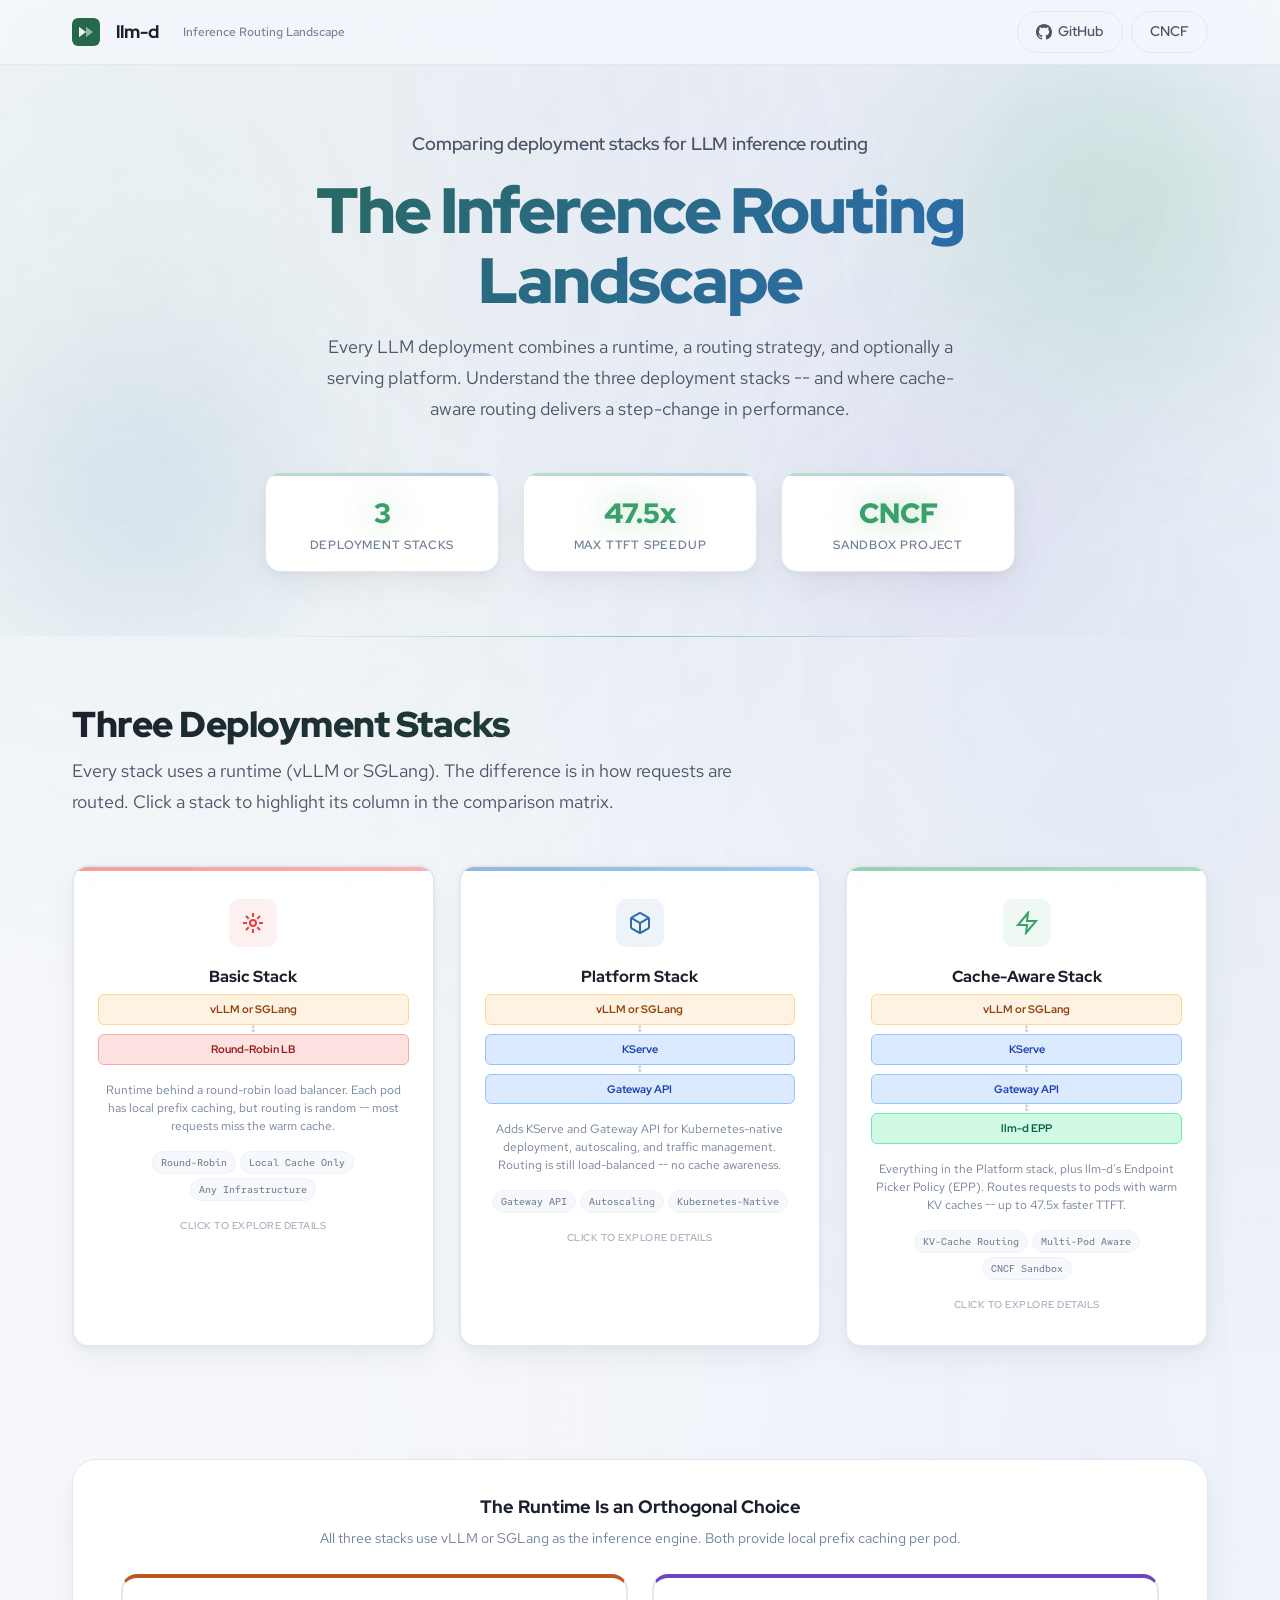
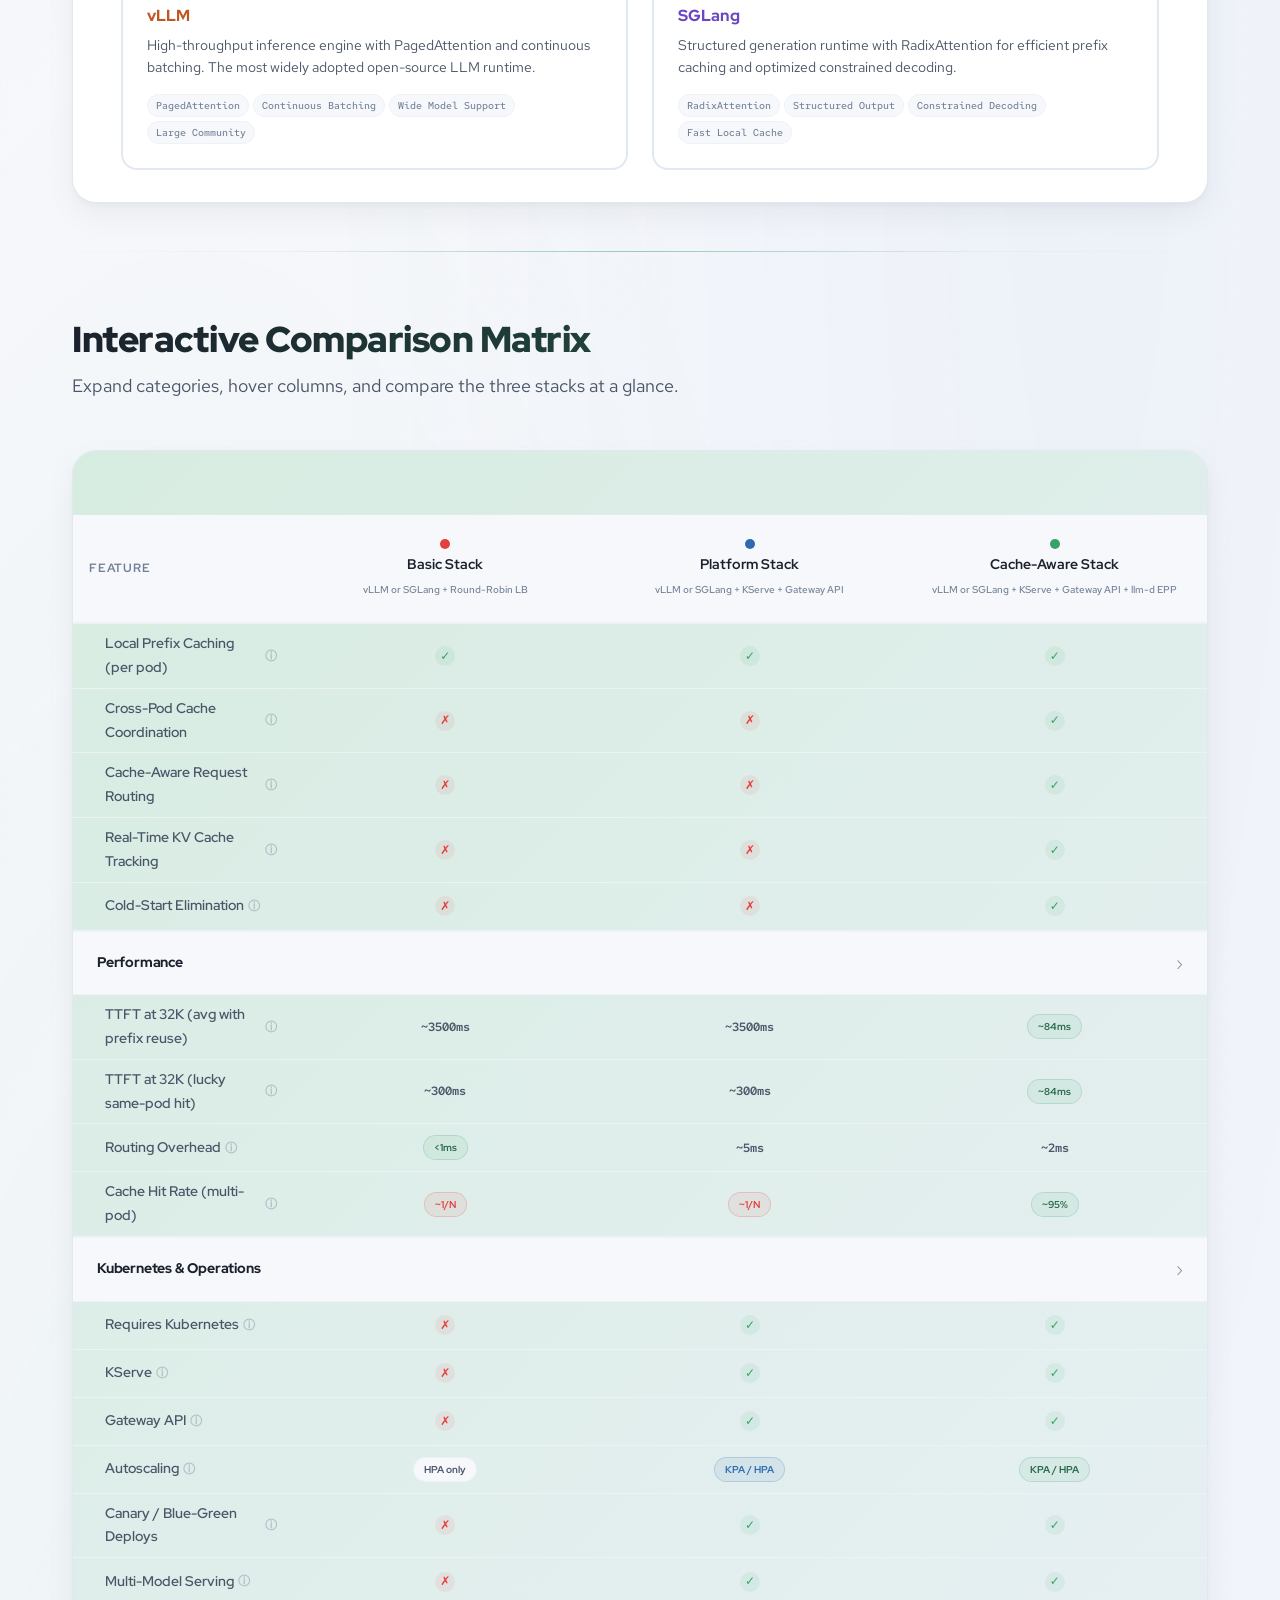
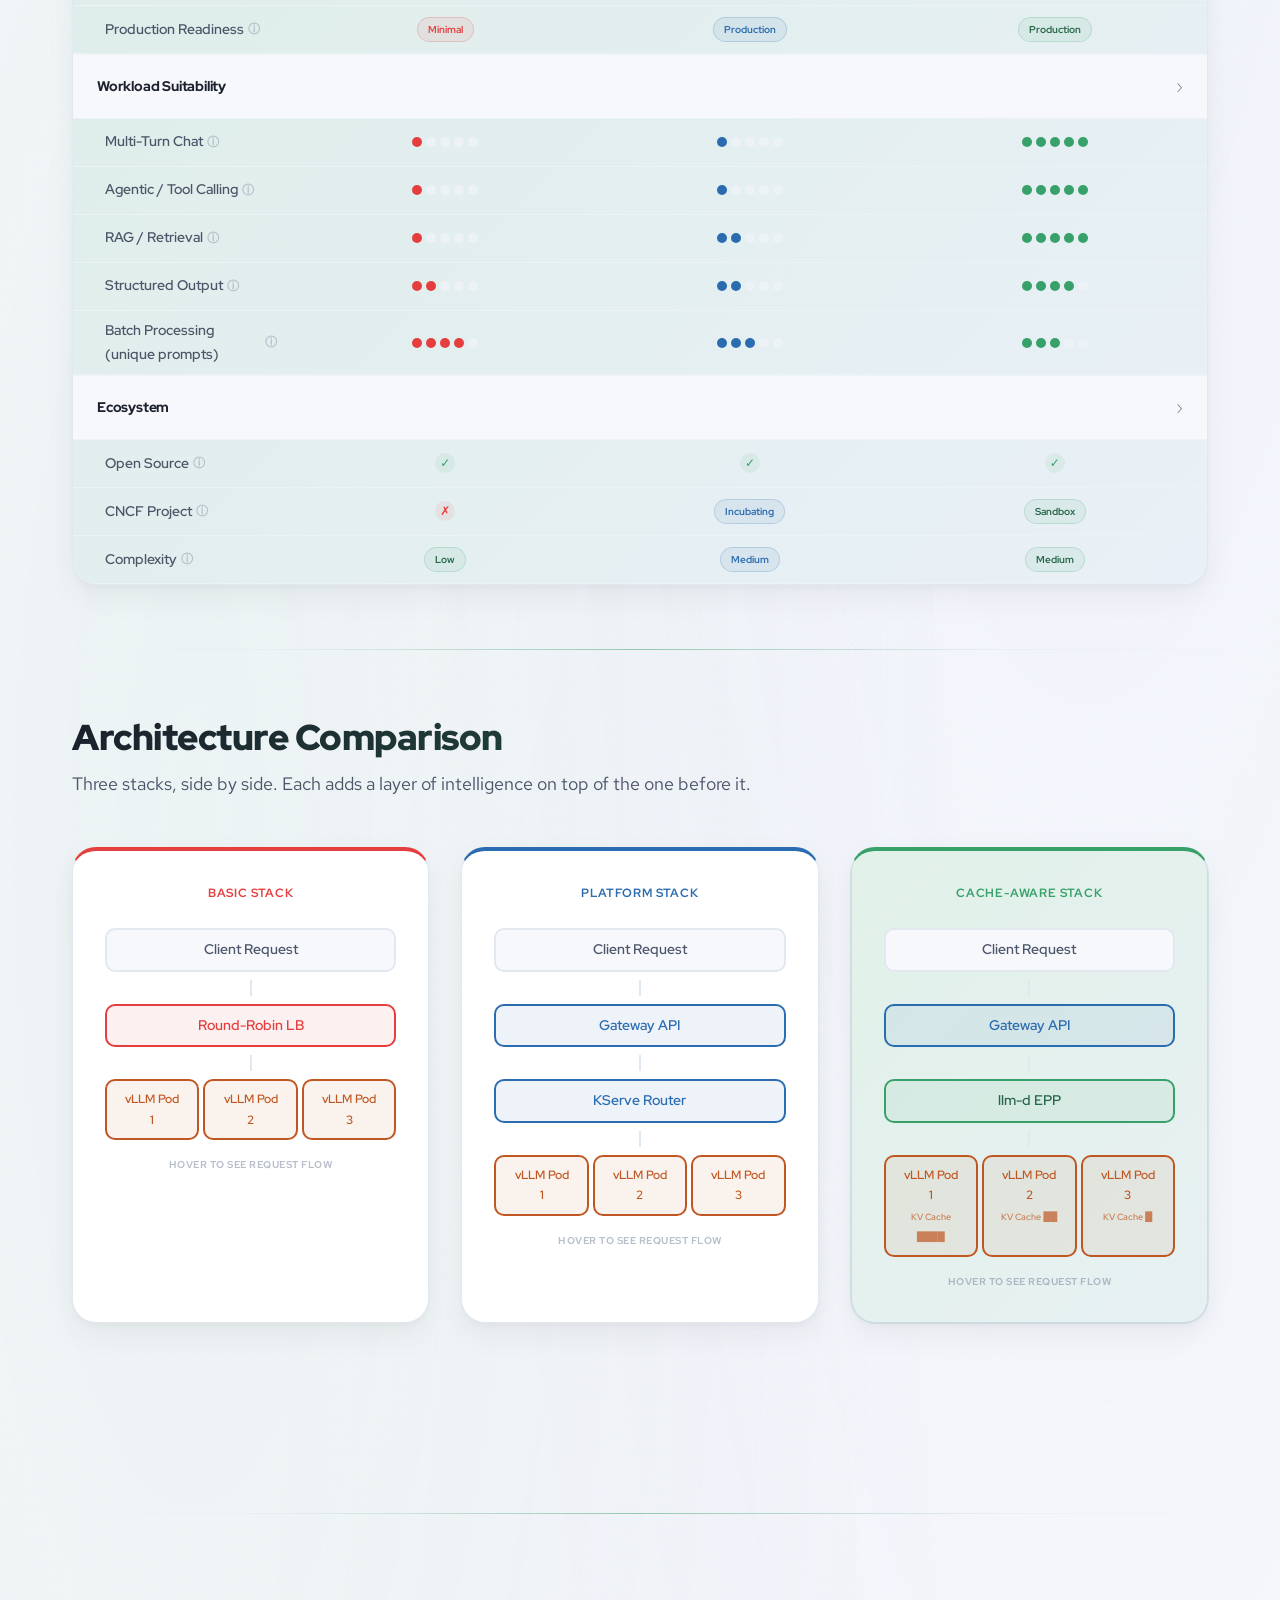
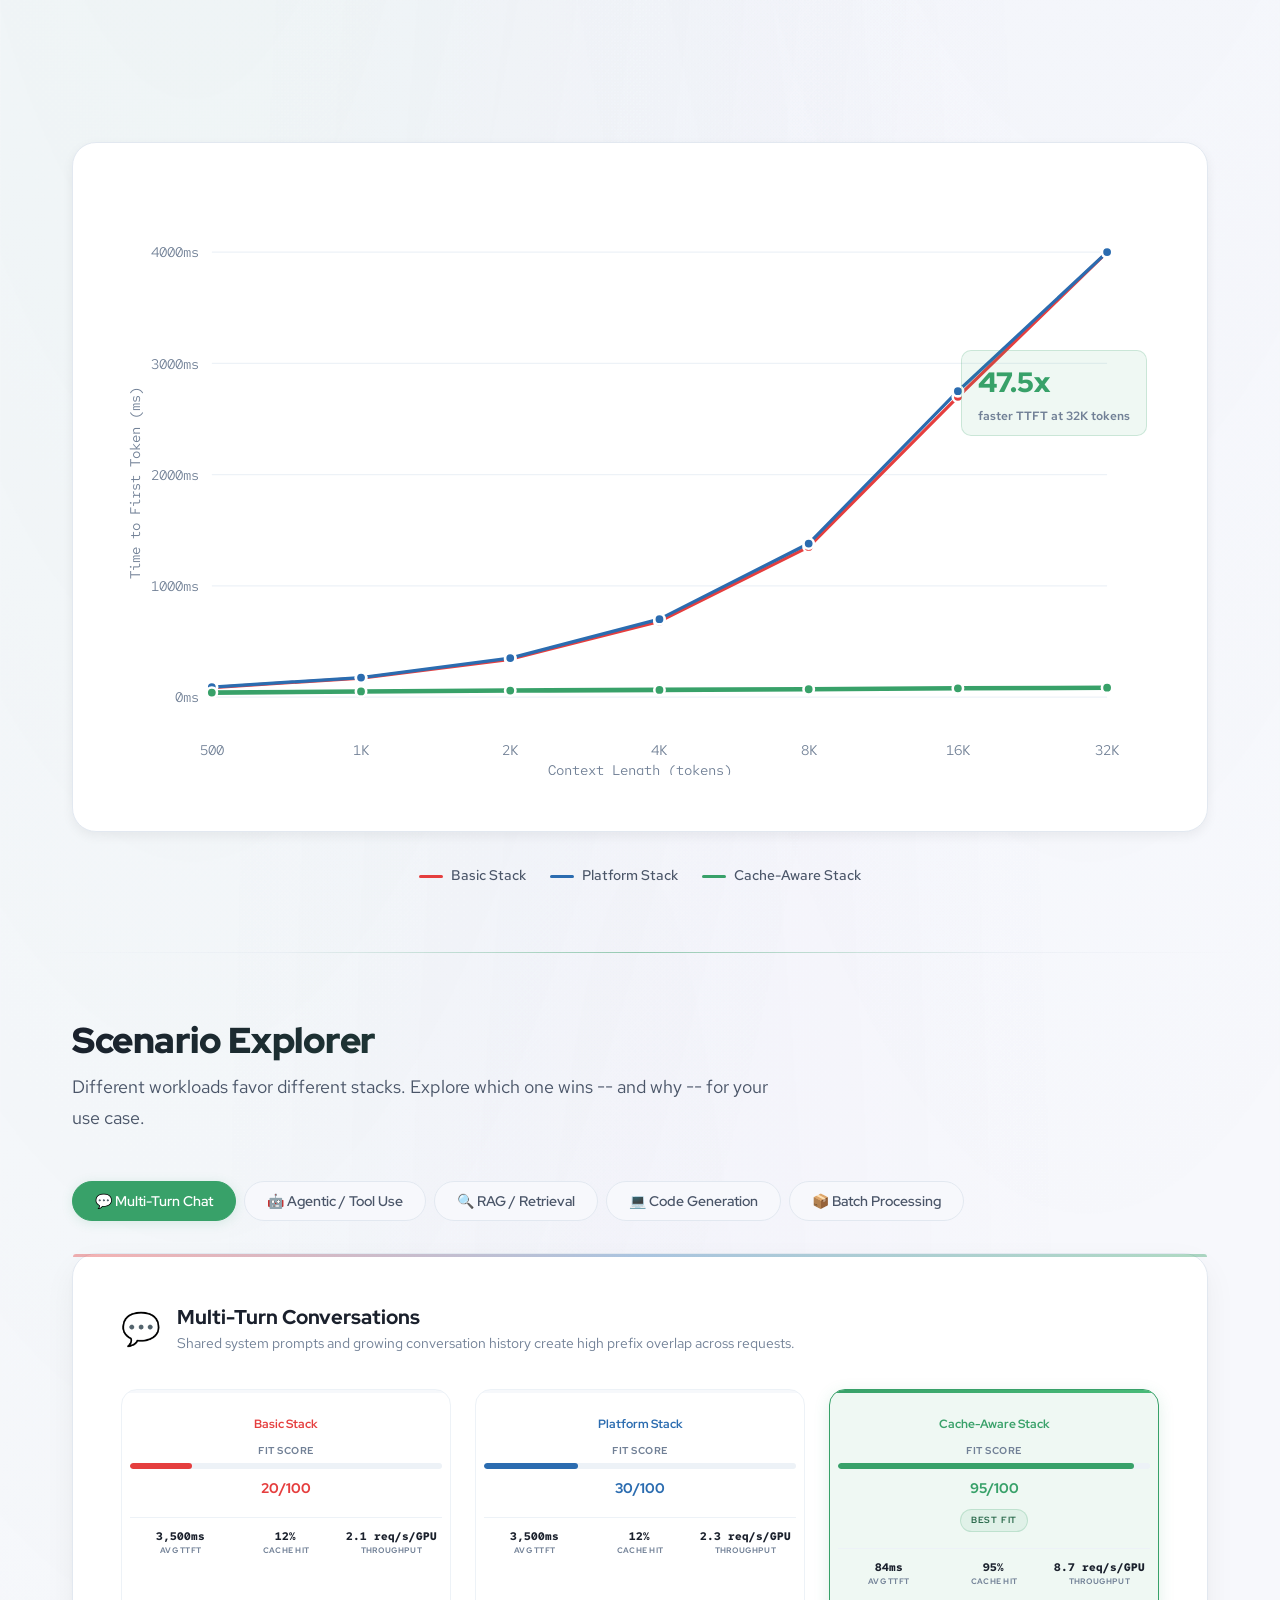
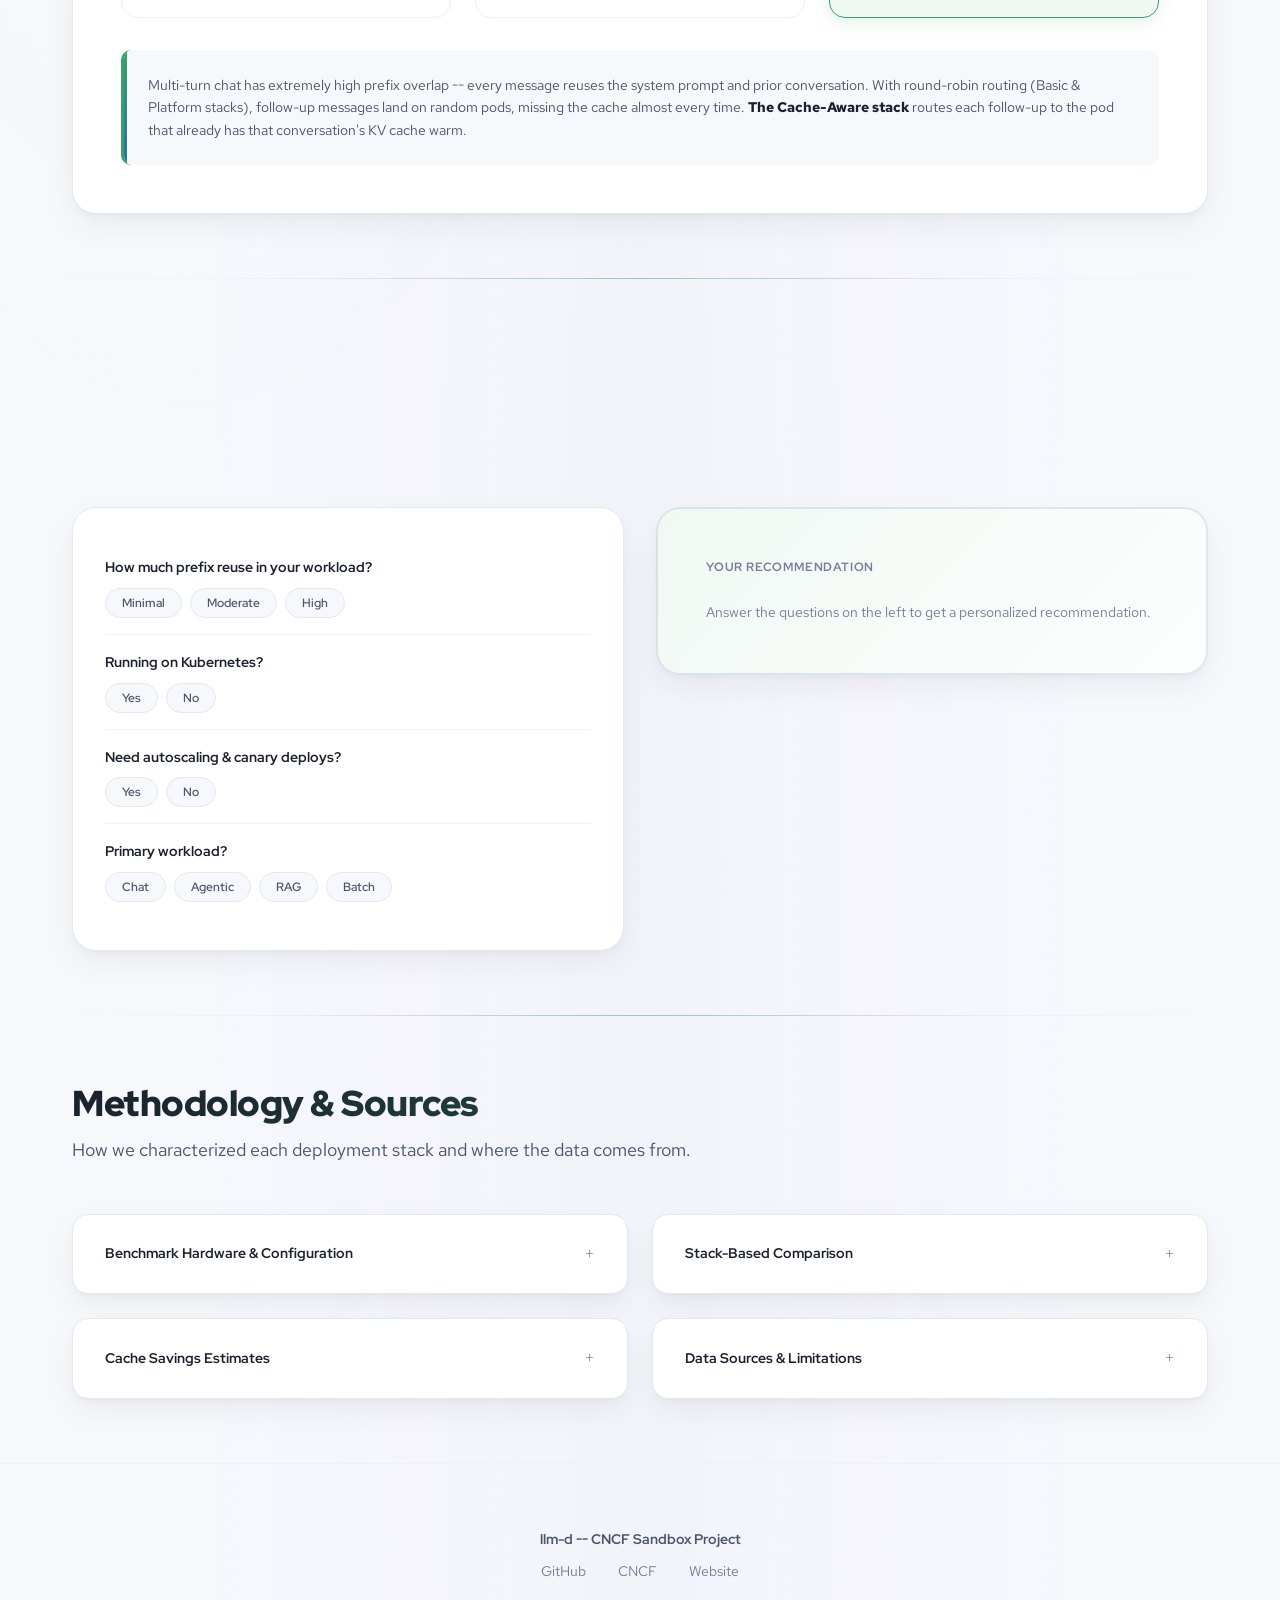
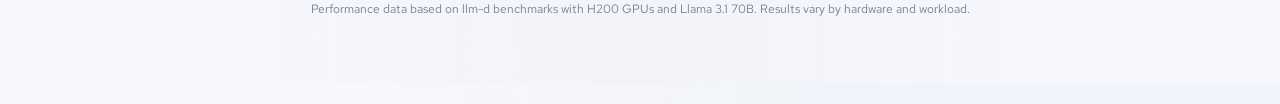
==== commit 1200eb13: "Remove all em dashes, replace with double hyphens" ====
--- a/index.html
+++ b/index.html
@@ -3,7 +3,7 @@
 <head>
   <meta charset="UTF-8">
   <meta name="viewport" content="width=device-width, initial-scale=1.0">
-  <title>Inference Routing Landscape — llm-d</title>
+  <title>Inference Routing Landscape  --  llm-d</title>
   <meta name="description" content="Interactive comparison of 3 LLM inference deployment stacks: Basic, Platform, and Cache-Aware routing with llm-d.">
   <link rel="preconnect" href="https://fonts.googleapis.com">
   <link rel="preconnect" href="https://fonts.gstatic.com" crossorigin>
@@ -40,7 +40,7 @@
     <p class="hero-tagline reveal">Comparing deployment stacks for LLM inference routing</p>
     <h1 class="hero-title reveal reveal-delay-1">The Inference Routing<br>Landscape</h1>
     <p class="hero-description reveal reveal-delay-2">
-      Every LLM deployment combines a runtime, a routing strategy, and optionally a serving platform. Understand the three deployment stacks — and where cache-aware routing delivers a step-change in performance.
+      Every LLM deployment combines a runtime, a routing strategy, and optionally a serving platform. Understand the three deployment stacks  --  and where cache-aware routing delivers a step-change in performance.
     </p>
     <div class="hero-stats reveal reveal-delay-3">
       <div class="stat-card">
@@ -119,7 +119,7 @@
         <div class="arch-stack">
           <div class="arch-node arch-node--client" title="Incoming inference request from your application">Client Request</div>
           <div class="arch-connector"></div>
-          <div class="arch-node arch-node--rr" title="Distributes requests evenly across pods — no awareness of cache state">Round-Robin LB</div>
+          <div class="arch-node arch-node--rr" title="Distributes requests evenly across pods  --  no awareness of cache state">Round-Robin LB</div>
           <div class="arch-connector"></div>
           <div class="arch-pods">
             <div class="arch-node arch-node--pod" title="Each pod has local prefix caching, but routing is random">vLLM Pod 1</div>
@@ -136,12 +136,12 @@
         <div class="arch-stack">
           <div class="arch-node arch-node--client" title="Incoming inference request from your application">Client Request</div>
           <div class="arch-connector"></div>
-          <div class="arch-node arch-node--gateway" title="Kubernetes Gateway API — standardized traffic management, TLS, and routing rules">Gateway API</div>
-          <div class="arch-connector"></div>
-          <div class="arch-node arch-node--kserve" title="KServe InferenceService — autoscaling, model lifecycle management, traffic splitting">KServe Router</div>
+          <div class="arch-node arch-node--gateway" title="Kubernetes Gateway API  --  standardized traffic management, TLS, and routing rules">Gateway API</div>
+          <div class="arch-connector"></div>
+          <div class="arch-node arch-node--kserve" title="KServe InferenceService  --  autoscaling, model lifecycle management, traffic splitting">KServe Router</div>
           <div class="arch-connector"></div>
           <div class="arch-pods">
-            <div class="arch-node arch-node--pod" title="Same runtime, better ops — but routing is still load-balanced">vLLM Pod 1</div>
+            <div class="arch-node arch-node--pod" title="Same runtime, better ops  --  but routing is still load-balanced">vLLM Pod 1</div>
             <div class="arch-node arch-node--pod">vLLM Pod 2</div>
             <div class="arch-node arch-node--pod">vLLM Pod 3</div>
           </div>
@@ -155,14 +155,14 @@
         <div class="arch-stack">
           <div class="arch-node arch-node--client" title="Incoming inference request from your application">Client Request</div>
           <div class="arch-connector"></div>
-          <div class="arch-node arch-node--gateway" title="Kubernetes Gateway API — same as Platform stack">Gateway API</div>
-          <div class="arch-connector"></div>
-          <div class="arch-node arch-node--llmd" title="llm-d Endpoint Picker Policy — hashes the prefix, checks which pod has it cached, routes there">llm-d EPP</div>
+          <div class="arch-node arch-node--gateway" title="Kubernetes Gateway API  --  same as Platform stack">Gateway API</div>
+          <div class="arch-connector"></div>
+          <div class="arch-node arch-node--llmd" title="llm-d Endpoint Picker Policy  --  hashes the prefix, checks which pod has it cached, routes there">llm-d EPP</div>
           <div class="arch-connector"></div>
           <div class="arch-pods">
-            <div class="arch-node arch-node--pod" title="Pod 1 has the warmest cache — EPP routes matching requests here">vLLM Pod 1<br><span style="font-size:9px;opacity:0.7">KV Cache ████</span></div>
-            <div class="arch-node arch-node--pod" title="Pod 2 has a partial cache — used for load balancing when Pod 1 is busy">vLLM Pod 2<br><span style="font-size:9px;opacity:0.7">KV Cache ██</span></div>
-            <div class="arch-node arch-node--pod" title="Pod 3 has minimal cache — receives requests with new prefixes">vLLM Pod 3<br><span style="font-size:9px;opacity:0.7">KV Cache █</span></div>
+            <div class="arch-node arch-node--pod" title="Pod 1 has the warmest cache  --  EPP routes matching requests here">vLLM Pod 1<br><span style="font-size:9px;opacity:0.7">KV Cache ████</span></div>
+            <div class="arch-node arch-node--pod" title="Pod 2 has a partial cache  --  used for load balancing when Pod 1 is busy">vLLM Pod 2<br><span style="font-size:9px;opacity:0.7">KV Cache ██</span></div>
+            <div class="arch-node arch-node--pod" title="Pod 3 has minimal cache  --  receives requests with new prefixes">vLLM Pod 3<br><span style="font-size:9px;opacity:0.7">KV Cache █</span></div>
           </div>
         </div>
         <div class="arch-column-summary">Hover to see request flow</div>
@@ -171,7 +171,7 @@
     </div>
 
     <div class="arch-note reveal reveal-delay-4">
-      <strong>These stacks build on each other.</strong> The Cache-Aware stack uses KServe for deployment and vLLM/SGLang as the runtime — it adds llm-d's Endpoint Picker Policy (EPP) for cache-aware request routing on top of production infrastructure.
+      <strong>These stacks build on each other.</strong> The Cache-Aware stack uses KServe for deployment and vLLM/SGLang as the runtime  --  it adds llm-d's Endpoint Picker Policy (EPP) for cache-aware request routing on top of production infrastructure.
     </div>
 
   </div>
@@ -183,7 +183,7 @@
 <section class="performance" id="performance">
   <div class="container">
     <h2 class="section-title reveal">TTFT Performance by Context Length</h2>
-    <p class="section-description reveal reveal-delay-1">Time to First Token (TTFT) measured on H200 GPUs with Llama 3.1 70B. All stacks use vLLM — the only difference is routing strategy.</p>
+    <p class="section-description reveal reveal-delay-1">Time to First Token (TTFT) measured on H200 GPUs with Llama 3.1 70B. All stacks use vLLM  --  the only difference is routing strategy.</p>
     <div class="perf-chart-wrapper reveal reveal-delay-2">
       <div class="perf-chart-container" id="perfChart">
         <!-- JS renders SVG chart -->
@@ -206,7 +206,7 @@
 <section class="scenarios" id="scenarios">
   <div class="container">
     <h2 class="section-title reveal">Scenario Explorer</h2>
-    <p class="section-description reveal reveal-delay-1">Different workloads favor different stacks. Explore which one wins — and why — for your use case.</p>
+    <p class="section-description reveal reveal-delay-1">Different workloads favor different stacks. Explore which one wins  --  and why  --  for your use case.</p>
     <div class="scenario-tabs reveal reveal-delay-2" id="scenarioTabs">
       <!-- JS renders tabs -->
     </div>
@@ -253,21 +253,21 @@
       <details class="method-item">
         <summary>Stack-Based Comparison</summary>
         <div class="method-item-body">
-          <p>This comparison evaluates three deployment stacks, not individual products. Every stack uses the same runtime (vLLM or SGLang) — the difference is the routing and deployment layer. The Basic stack uses simple round-robin. The Platform stack adds KServe for Kubernetes-native operations. The Cache-Aware stack adds llm-d's EPP for KV-cache-aware routing.</p>
+          <p>This comparison evaluates three deployment stacks, not individual products. Every stack uses the same runtime (vLLM or SGLang)  --  the difference is the routing and deployment layer. The Basic stack uses simple round-robin. The Platform stack adds KServe for Kubernetes-native operations. The Cache-Aware stack adds llm-d's EPP for KV-cache-aware routing.</p>
         </div>
       </details>
 
       <details class="method-item">
         <summary>Cache Savings Estimates</summary>
         <div class="method-item-body">
-          <p>Cache-aware savings come from routing requests to pods with warm KV caches. At 32K context with high prefix overlap, llm-d's EPP achieves up to 47.5x TTFT reduction vs round-robin. Savings vary by workload: multi-turn chat sees ~40x, RAG ~35x, agentic ~30x. Batch processing with unique prompts shows minimal cache benefit — round-robin may actually be preferable.</p>
+          <p>Cache-aware savings come from routing requests to pods with warm KV caches. At 32K context with high prefix overlap, llm-d's EPP achieves up to 47.5x TTFT reduction vs round-robin. Savings vary by workload: multi-turn chat sees ~40x, RAG ~35x, agentic ~30x. Batch processing with unique prompts shows minimal cache benefit  --  round-robin may actually be preferable.</p>
         </div>
       </details>
 
       <details class="method-item">
         <summary>Data Sources &amp; Limitations</summary>
         <div class="method-item-body">
-          <p>Data sources include llm-d project benchmarks, vLLM/SGLang documentation, KServe architecture docs, and CNCF project materials. Limitations: local prefix caching within a pod (provided by the runtime) is present in all three stacks — the cache-aware advantage comes from cross-pod coordination. Real-world results depend on hardware, model size, prompt patterns, and cluster configuration.</p>
+          <p>Data sources include llm-d project benchmarks, vLLM/SGLang documentation, KServe architecture docs, and CNCF project materials. Limitations: local prefix caching within a pod (provided by the runtime) is present in all three stacks  --  the cache-aware advantage comes from cross-pod coordination. Real-world results depend on hardware, model size, prompt patterns, and cluster configuration.</p>
         </div>
       </details>
 
@@ -278,7 +278,7 @@
 <!-- Footer -->
 <footer class="site-footer">
   <div class="container">
-    <div class="footer-brand">llm-d — CNCF Sandbox Project</div>
+    <div class="footer-brand">llm-d  --  CNCF Sandbox Project</div>
     <div class="footer-links">
       <a href="https://github.com/llm-d" target="_blank" rel="noopener">GitHub</a>
       <a href="https://www.cncf.io/projects/llm-d/" target="_blank" rel="noopener">CNCF</a>
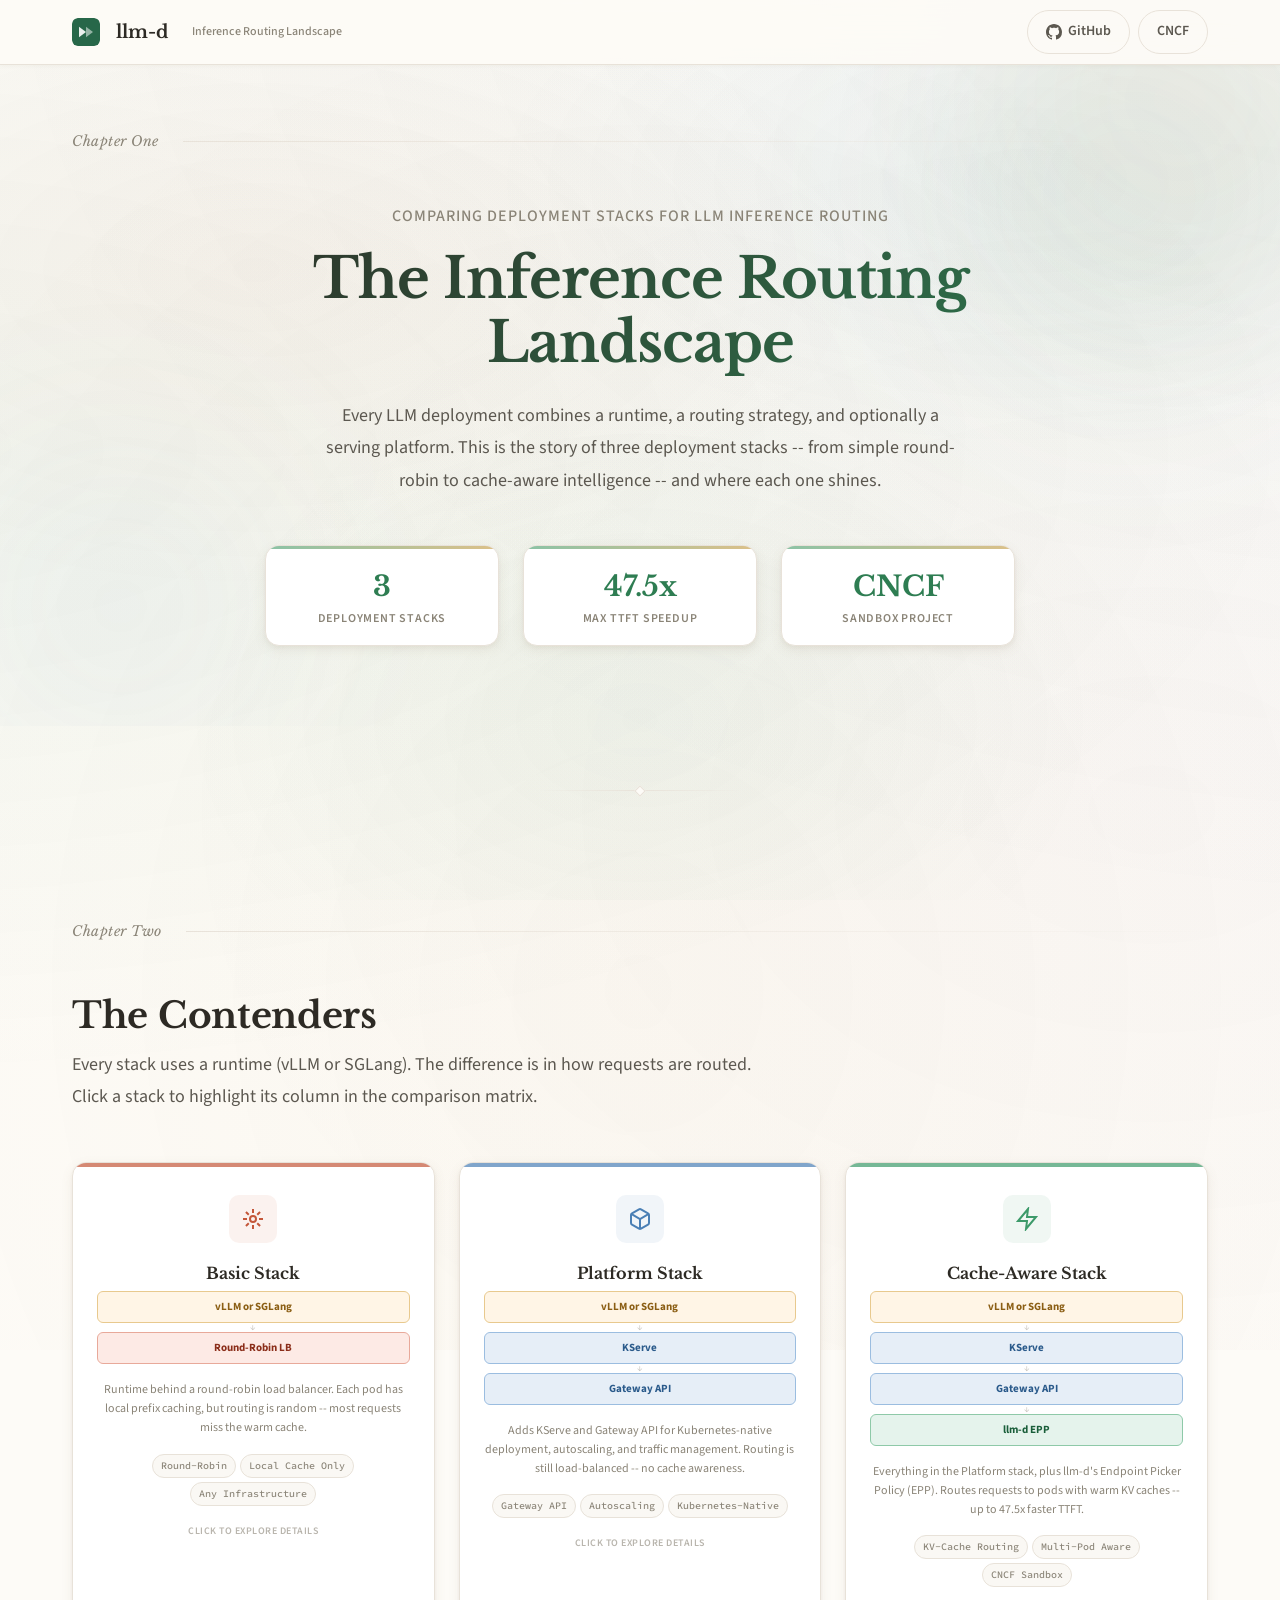
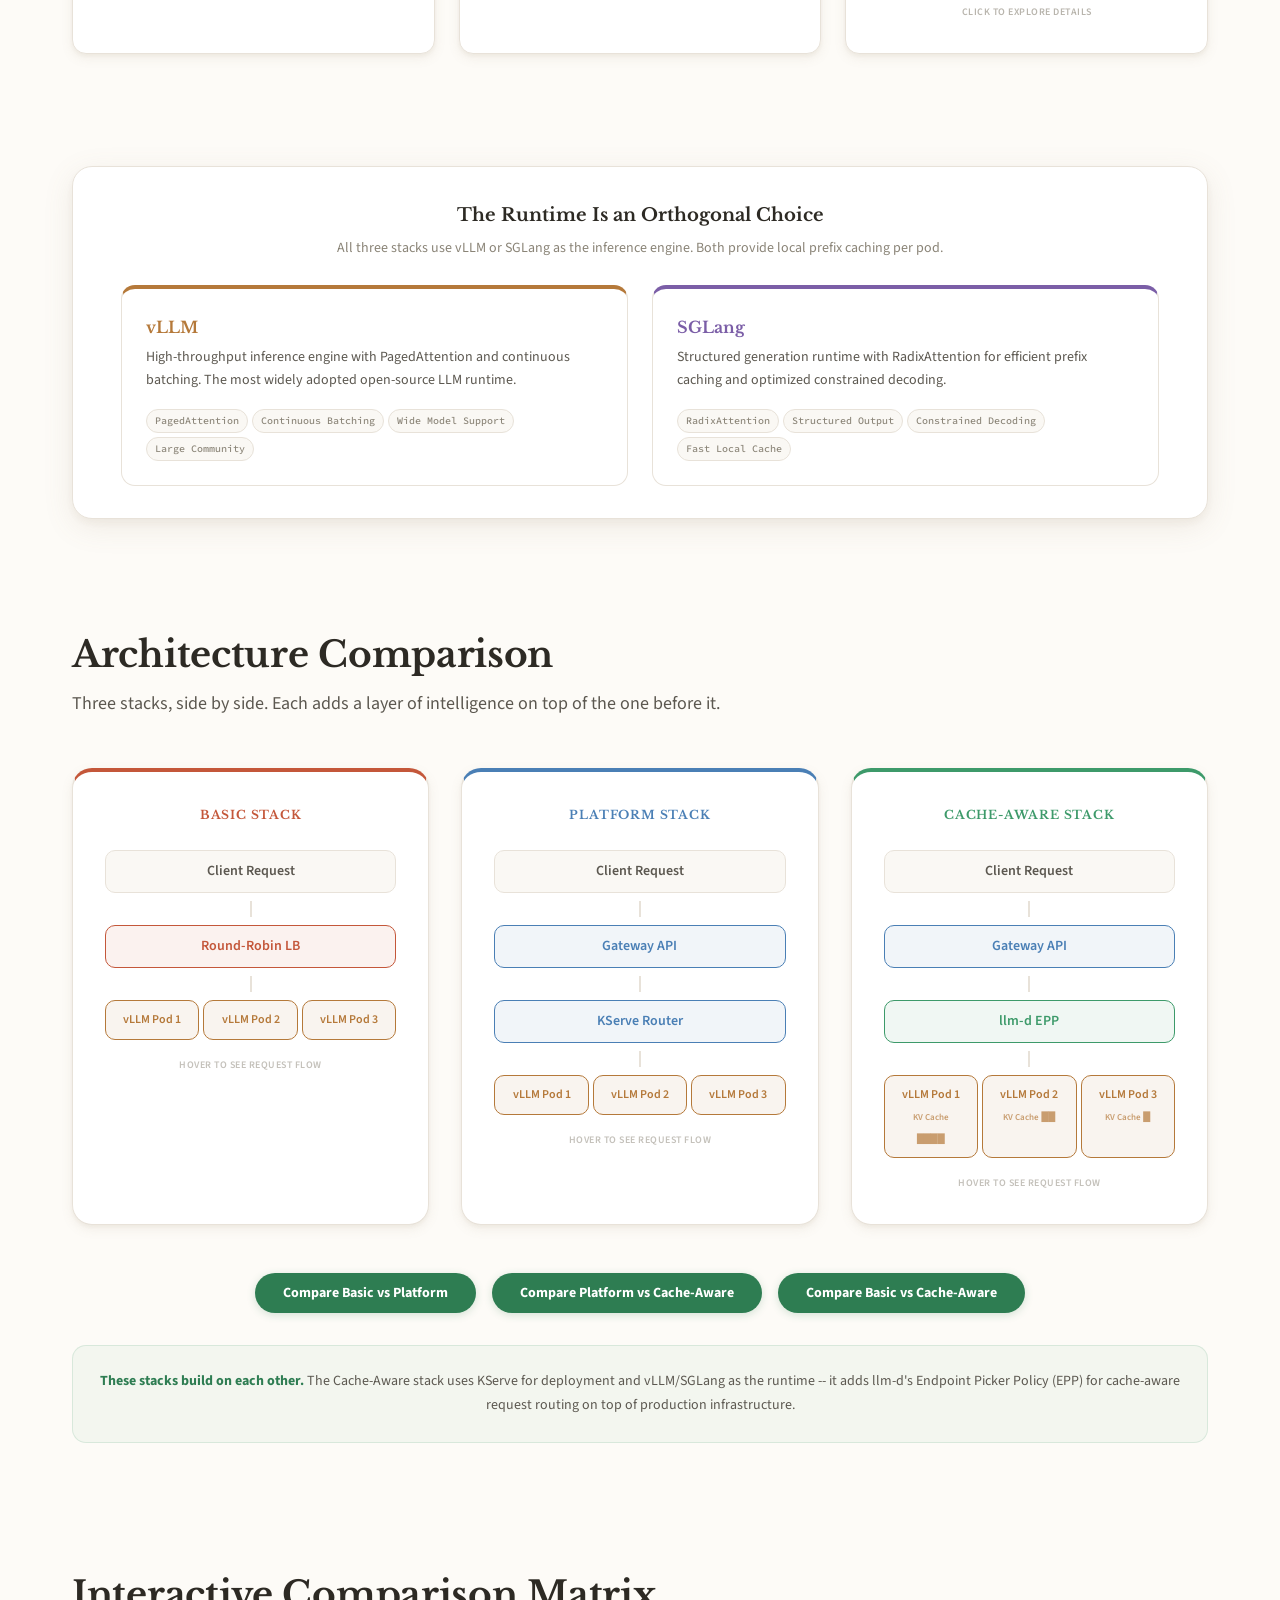
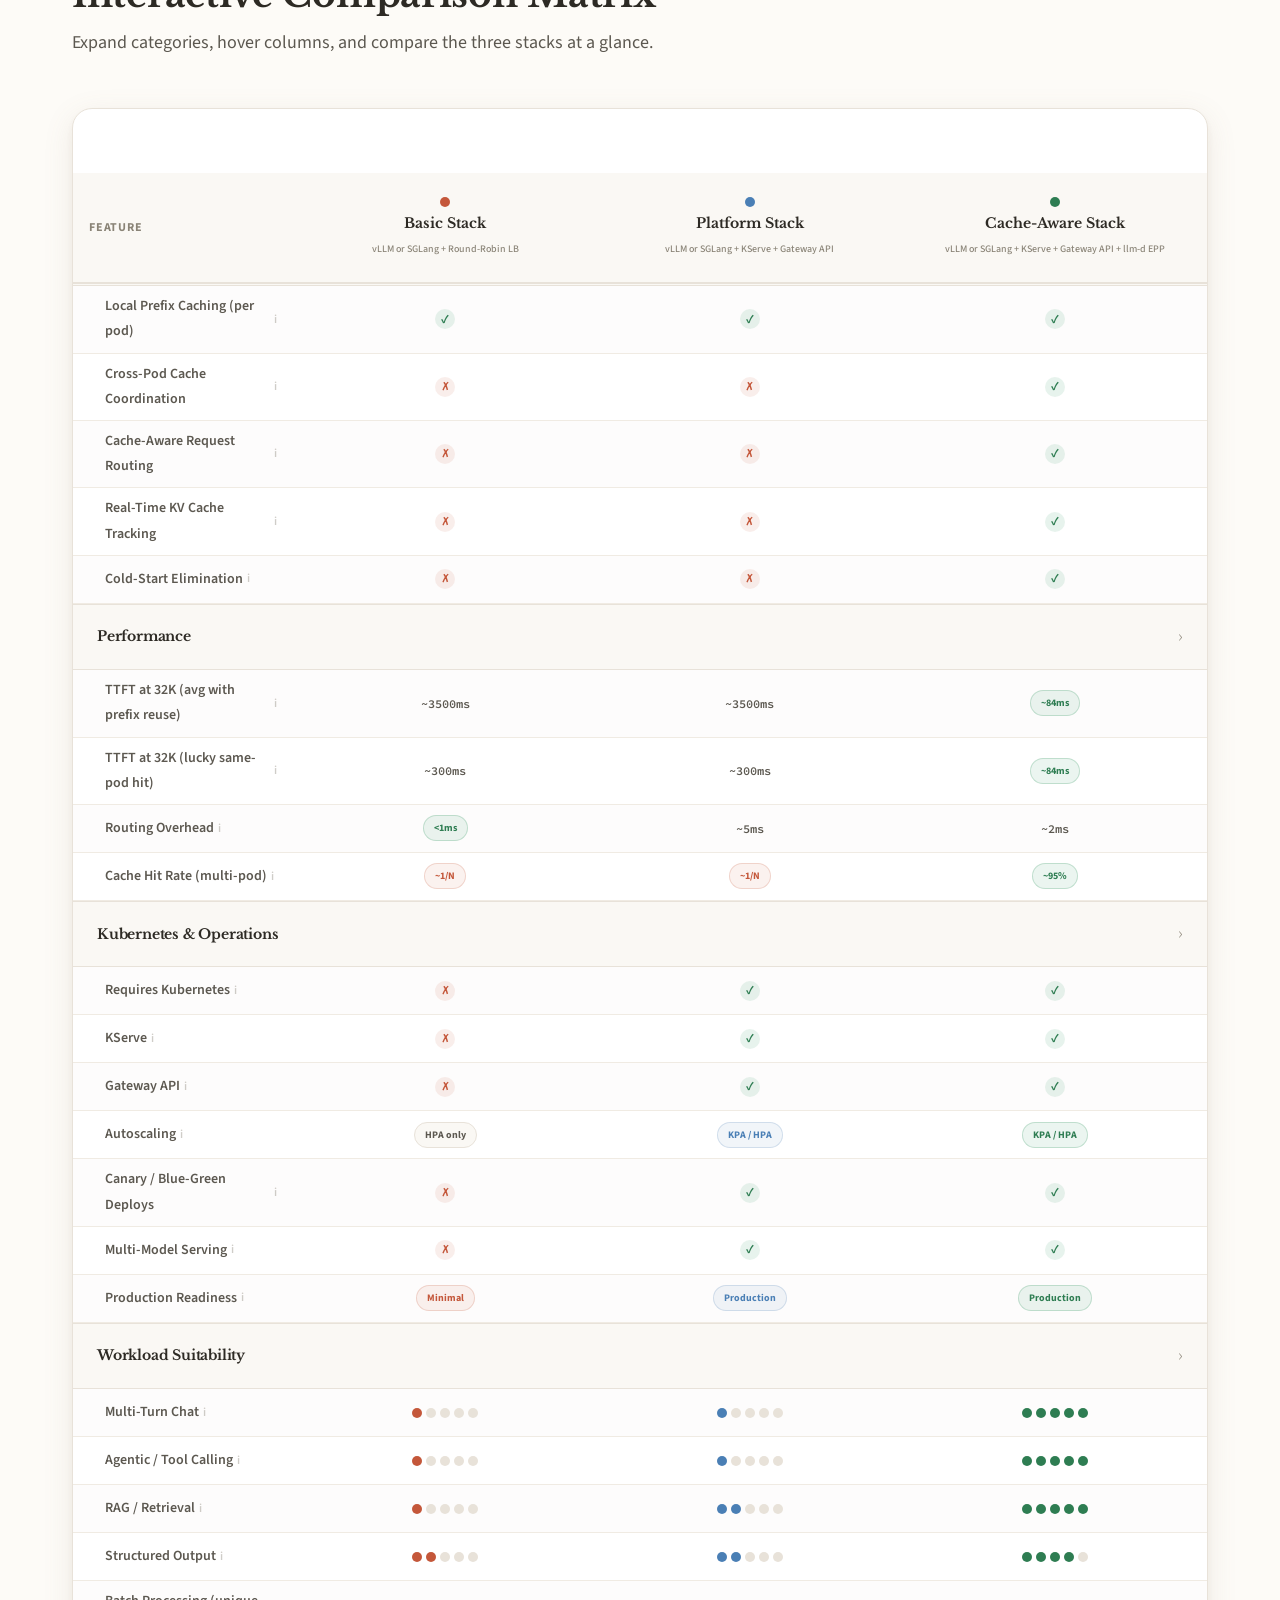
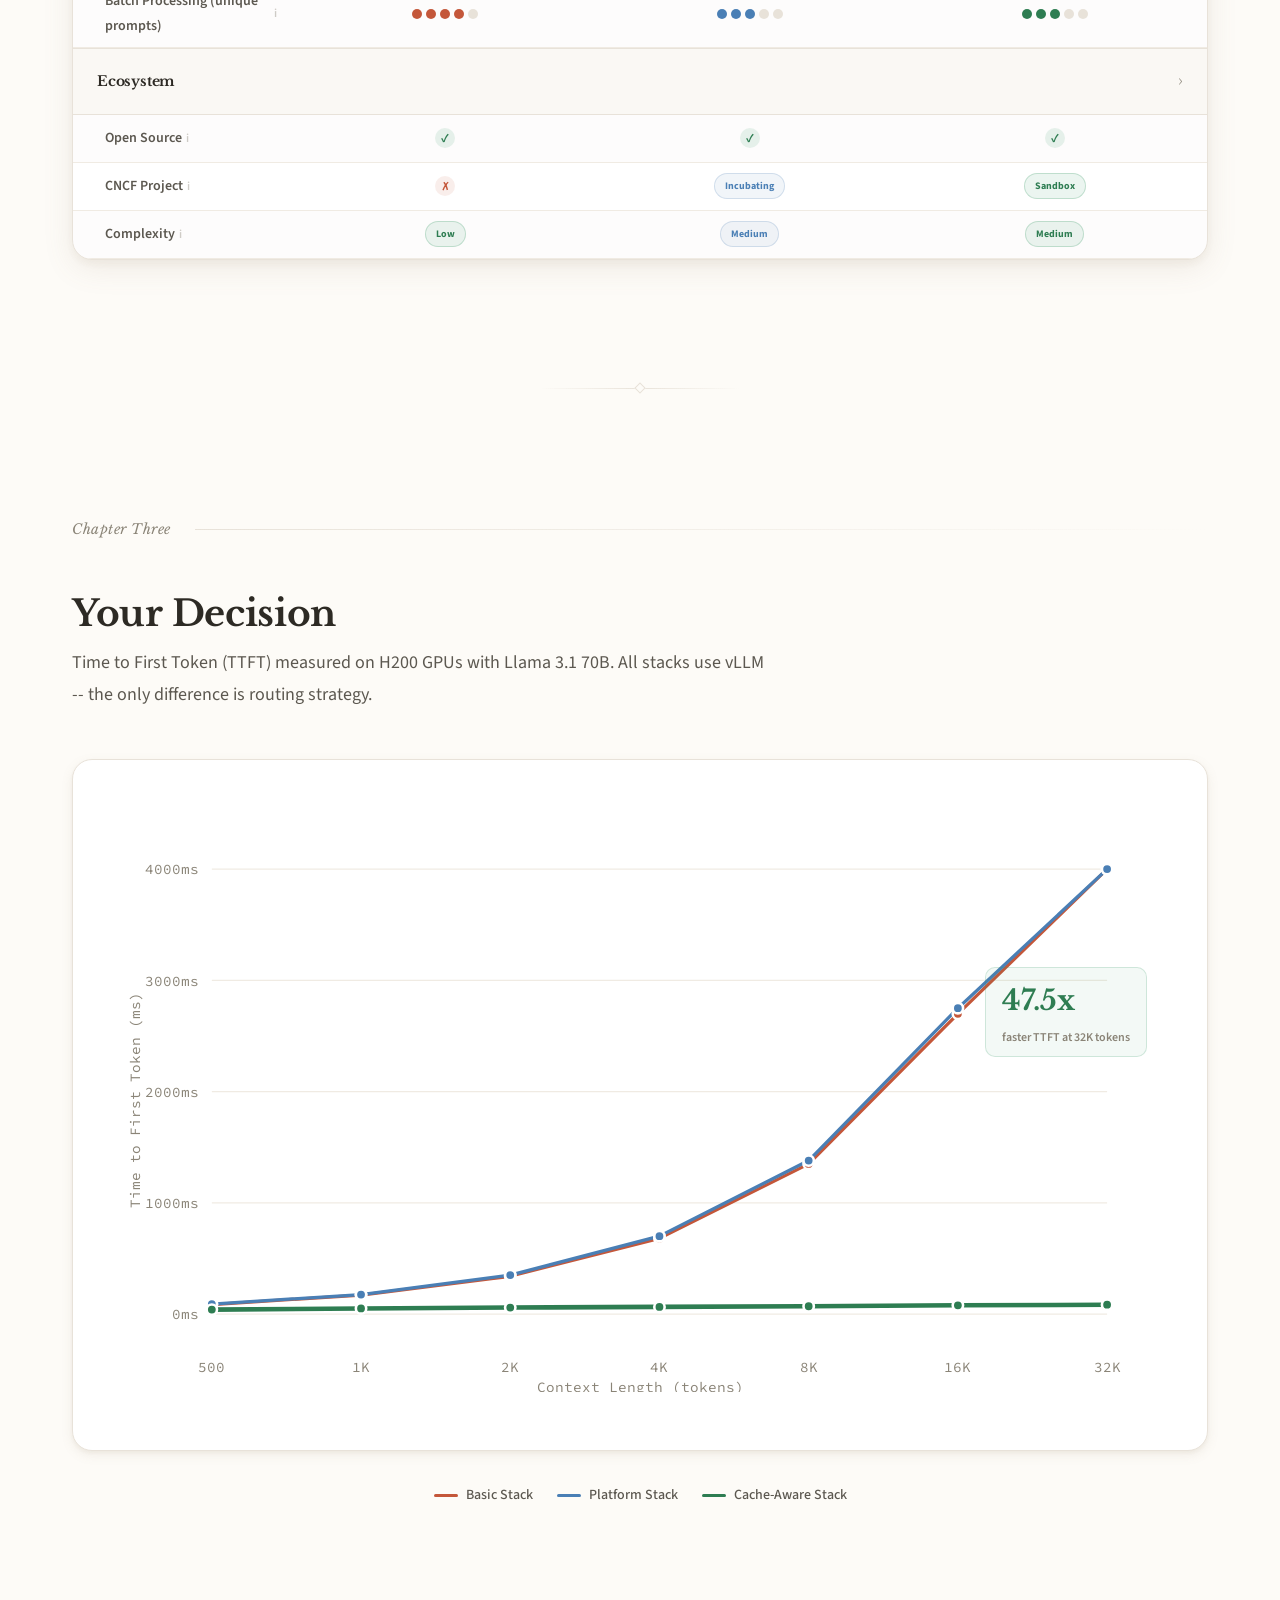
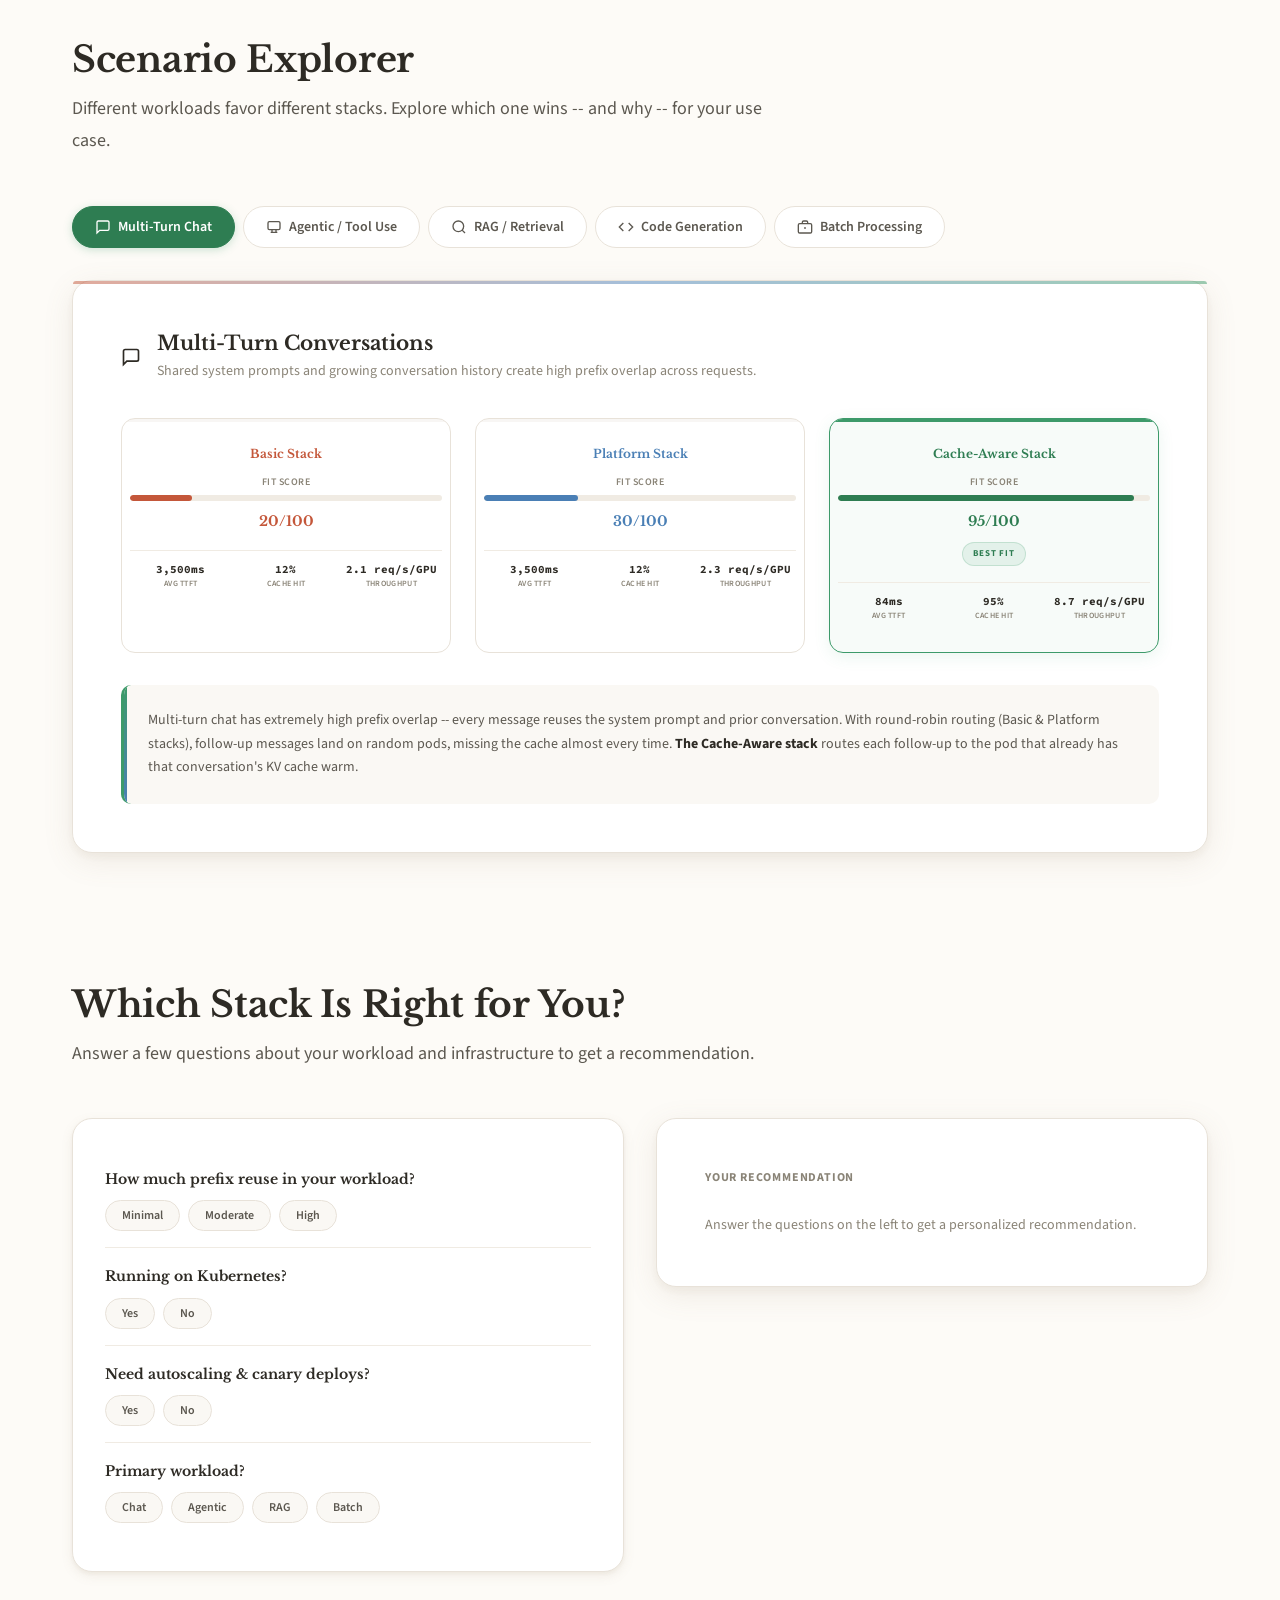
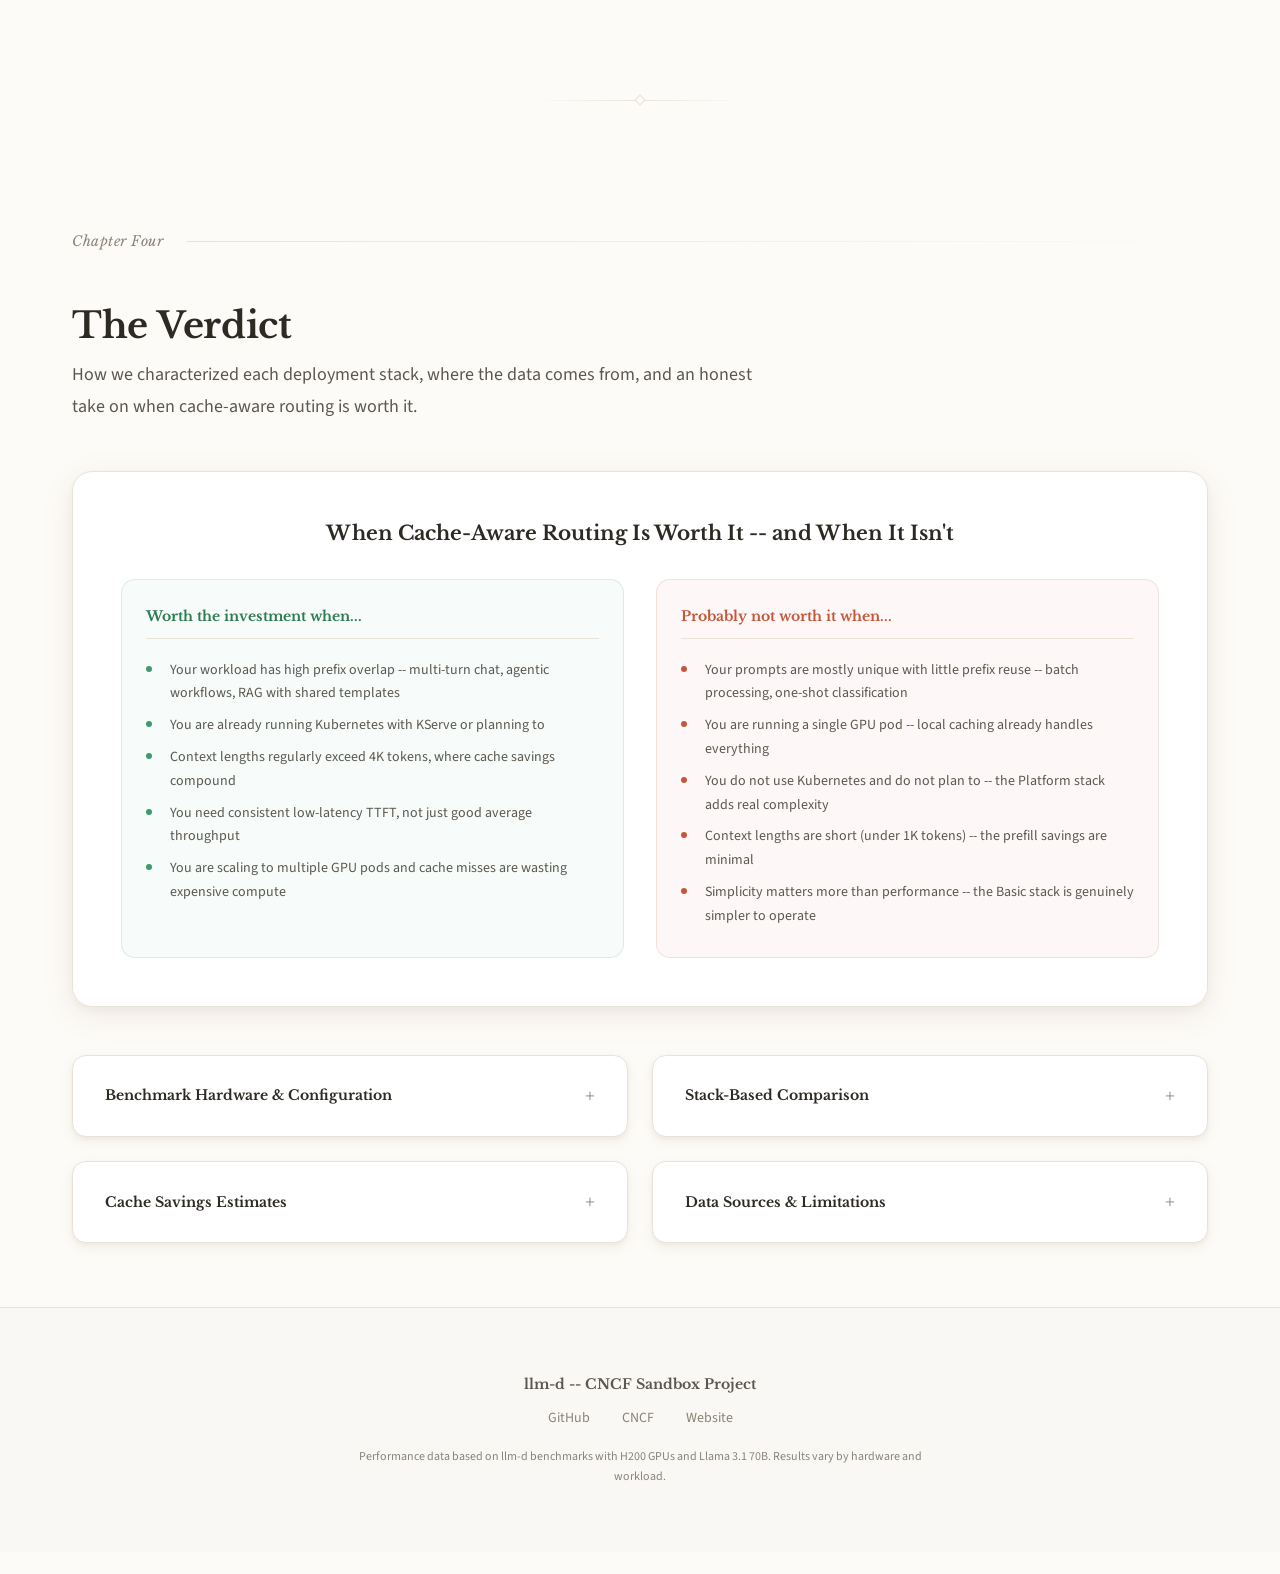
==== commit 1c2c9b14: "Redesign: light warm storytelling, 4-chapter structure, compare feature, editorial blog" ====
--- a/index.html
+++ b/index.html
@@ -7,10 +7,13 @@
   <meta name="description" content="Interactive comparison of 3 LLM inference deployment stacks: Basic, Platform, and Cache-Aware routing with llm-d.">
   <link rel="preconnect" href="https://fonts.googleapis.com">
   <link rel="preconnect" href="https://fonts.gstatic.com" crossorigin>
-  <link href="https://fonts.googleapis.com/css2?family=Red+Hat+Display:wght@400;600;700;800;900&family=Red+Hat+Mono:wght@400;500;600;700&family=Red+Hat+Text:wght@400;500;600;700&display=swap" rel="stylesheet">
+  <link href="https://fonts.googleapis.com/css2?family=Libre+Baskerville:ital,wght@0,400;0,700;1,400&family=Source+Code+Pro:wght@400;500;600&family=Source+Sans+3:wght@400;500;600;700&display=swap" rel="stylesheet">
   <link rel="stylesheet" href="css/styles.css">
 </head>
 <body>
+
+<!-- Background gradient flow -->
+<div class="bg-gradient-flow"></div>
 
 <!-- Scroll Progress -->
 <div class="scroll-progress" id="scrollProgress"></div>
@@ -33,14 +36,17 @@
   </div>
 </header>
 
-<!-- ═══════════════════════════════════════════════════ HERO ═══ -->
-<section class="hero">
-  <div class="hero-orb-accent"></div>
-  <div class="container">
-    <p class="hero-tagline reveal">Comparing deployment stacks for LLM inference routing</p>
-    <h1 class="hero-title reveal reveal-delay-1">The Inference Routing<br>Landscape</h1>
-    <p class="hero-description reveal reveal-delay-2">
-      Every LLM deployment combines a runtime, a routing strategy, and optionally a serving platform. Understand the three deployment stacks  --  and where cache-aware routing delivers a step-change in performance.
+<!-- ═══════════════════════════════════════════════════ CHAPTER 1: THE LANDSCAPE ═══ -->
+<section class="hero" id="chapter-landscape">
+  <div class="container">
+    <div class="chapter-marker reveal">
+      <span class="chapter-number">Chapter One</span>
+      <span class="chapter-line"></span>
+    </div>
+    <p class="hero-tagline reveal reveal-delay-1">Comparing deployment stacks for LLM inference routing</p>
+    <h1 class="hero-title reveal reveal-delay-2">The Inference Routing<br>Landscape</h1>
+    <p class="hero-description reveal reveal-delay-3">
+      Every LLM deployment combines a runtime, a routing strategy, and optionally a serving platform. This is the story of three deployment stacks -- from simple round-robin to cache-aware intelligence -- and where each one shines.
     </p>
     <div class="hero-stats reveal reveal-delay-3">
       <div class="stat-card">
@@ -59,12 +65,16 @@
   </div>
 </section>
 
-<hr class="section-divider">
-
-<!-- ═══════════════════════════════════ DEPLOYMENT STACK CARDS ═══ -->
-<section class="approaches" id="approaches">
-  <div class="container">
-    <h2 class="section-title reveal">Three Deployment Stacks</h2>
+<div class="chapter-divider"><span class="divider-ornament"></span></div>
+
+<!-- ═══════════════════════════════════════════════════ CHAPTER 2: THE CONTENDERS ═══ -->
+<section class="approaches" id="chapter-contenders">
+  <div class="container">
+    <div class="chapter-marker reveal">
+      <span class="chapter-number">Chapter Two</span>
+      <span class="chapter-line"></span>
+    </div>
+    <h2 class="section-title reveal reveal-delay-1">The Contenders</h2>
     <p class="section-description reveal reveal-delay-1">Every stack uses a runtime (vLLM or SGLang). The difference is in how requests are routed. Click a stack to highlight its column in the comparison matrix.</p>
     <div class="approaches-grid" id="approachesGrid">
       <!-- JS renders 3 stack cards -->
@@ -72,7 +82,7 @@
   </div>
 </section>
 
-<!-- ═══════════════════════════════════ RUNTIME CALLOUT ═══ -->
+<!-- Runtime Callout -->
 <section class="runtimes" id="runtimes">
   <div class="container">
     <div class="runtime-callout reveal">
@@ -87,9 +97,88 @@
   </div>
 </section>
 
-<hr class="section-divider">
-
-<!-- ═══════════════════════════════ COMPARISON MATRIX ═══ -->
+<!-- Architecture Comparison -->
+<section class="architecture" id="architecture">
+  <div class="container">
+    <h2 class="section-title reveal">Architecture Comparison</h2>
+    <p class="section-description reveal reveal-delay-1">Three stacks, side by side. Each adds a layer of intelligence on top of the one before it.</p>
+    <div class="arch-grid">
+
+      <!-- Basic Stack -->
+      <div class="arch-column arch-column--rr reveal reveal-delay-1">
+        <div class="arch-label arch-label--rr">Basic Stack</div>
+        <div class="arch-stack">
+          <div class="arch-node arch-node--client" title="Incoming inference request from your application">Client Request</div>
+          <div class="arch-connector"></div>
+          <div class="arch-node arch-node--rr" title="Distributes requests evenly across pods -- no awareness of cache state">Round-Robin LB</div>
+          <div class="arch-connector"></div>
+          <div class="arch-pods">
+            <div class="arch-node arch-node--pod" title="Each pod has local prefix caching, but routing is random">vLLM Pod 1</div>
+            <div class="arch-node arch-node--pod">vLLM Pod 2</div>
+            <div class="arch-node arch-node--pod">vLLM Pod 3</div>
+          </div>
+        </div>
+        <div class="arch-column-summary">Hover to see request flow</div>
+      </div>
+
+      <!-- Platform Stack -->
+      <div class="arch-column arch-column--kserve reveal reveal-delay-2">
+        <div class="arch-label arch-label--kserve">Platform Stack</div>
+        <div class="arch-stack">
+          <div class="arch-node arch-node--client" title="Incoming inference request from your application">Client Request</div>
+          <div class="arch-connector"></div>
+          <div class="arch-node arch-node--gateway" title="Kubernetes Gateway API -- standardized traffic management, TLS, and routing rules">Gateway API</div>
+          <div class="arch-connector"></div>
+          <div class="arch-node arch-node--kserve" title="KServe InferenceService -- autoscaling, model lifecycle management, traffic splitting">KServe Router</div>
+          <div class="arch-connector"></div>
+          <div class="arch-pods">
+            <div class="arch-node arch-node--pod" title="Same runtime, better ops -- but routing is still load-balanced">vLLM Pod 1</div>
+            <div class="arch-node arch-node--pod">vLLM Pod 2</div>
+            <div class="arch-node arch-node--pod">vLLM Pod 3</div>
+          </div>
+        </div>
+        <div class="arch-column-summary">Hover to see request flow</div>
+      </div>
+
+      <!-- Cache-Aware Stack -->
+      <div class="arch-column arch-column--llmd reveal reveal-delay-3">
+        <div class="arch-label arch-label--llmd">Cache-Aware Stack</div>
+        <div class="arch-stack">
+          <div class="arch-node arch-node--client" title="Incoming inference request from your application">Client Request</div>
+          <div class="arch-connector"></div>
+          <div class="arch-node arch-node--gateway" title="Kubernetes Gateway API -- same as Platform stack">Gateway API</div>
+          <div class="arch-connector"></div>
+          <div class="arch-node arch-node--llmd" title="llm-d Endpoint Picker Policy -- hashes the prefix, checks which pod has it cached, routes there">llm-d EPP</div>
+          <div class="arch-connector"></div>
+          <div class="arch-pods">
+            <div class="arch-node arch-node--pod" title="Pod 1 has the warmest cache -- EPP routes matching requests here">vLLM Pod 1<br><span style="font-size:9px;opacity:0.7">KV Cache ████</span></div>
+            <div class="arch-node arch-node--pod" title="Pod 2 has a partial cache -- used for load balancing when Pod 1 is busy">vLLM Pod 2<br><span style="font-size:9px;opacity:0.7">KV Cache ██</span></div>
+            <div class="arch-node arch-node--pod" title="Pod 3 has minimal cache -- receives requests with new prefixes">vLLM Pod 3<br><span style="font-size:9px;opacity:0.7">KV Cache █</span></div>
+          </div>
+        </div>
+        <div class="arch-column-summary">Hover to see request flow</div>
+      </div>
+
+    </div>
+
+    <!-- Compare These Two buttons -->
+    <div class="compare-buttons reveal reveal-delay-4">
+      <button class="compare-btn" data-compare="basic-platform">Compare Basic vs Platform</button>
+      <button class="compare-btn" data-compare="platform-cacheaware">Compare Platform vs Cache-Aware</button>
+      <button class="compare-btn" data-compare="basic-cacheaware">Compare Basic vs Cache-Aware</button>
+    </div>
+
+    <!-- Comparison panel container -->
+    <div class="comparison-panel" id="comparisonPanel"></div>
+
+    <div class="arch-note reveal reveal-delay-4">
+      <strong>These stacks build on each other.</strong> The Cache-Aware stack uses KServe for deployment and vLLM/SGLang as the runtime -- it adds llm-d's Endpoint Picker Policy (EPP) for cache-aware request routing on top of production infrastructure.
+    </div>
+
+  </div>
+</section>
+
+<!-- Interactive Comparison Matrix -->
 <section class="comparison" id="comparison">
   <div class="container">
     <h2 class="section-title reveal">Interactive Comparison Matrix</h2>
@@ -104,86 +193,17 @@
   </div>
 </section>
 
-<hr class="section-divider">
-
-<!-- ═══════════════════════════════ ARCHITECTURE DIAGRAM ═══ -->
-<section class="architecture" id="architecture">
-  <div class="container">
-    <h2 class="section-title reveal">Architecture Comparison</h2>
-    <p class="section-description reveal reveal-delay-1">Three stacks, side by side. Each adds a layer of intelligence on top of the one before it.</p>
-    <div class="arch-grid">
-
-      <!-- Basic Stack -->
-      <div class="arch-column arch-column--rr reveal reveal-delay-1">
-        <div class="arch-label arch-label--rr">Basic Stack</div>
-        <div class="arch-stack">
-          <div class="arch-node arch-node--client" title="Incoming inference request from your application">Client Request</div>
-          <div class="arch-connector"></div>
-          <div class="arch-node arch-node--rr" title="Distributes requests evenly across pods  --  no awareness of cache state">Round-Robin LB</div>
-          <div class="arch-connector"></div>
-          <div class="arch-pods">
-            <div class="arch-node arch-node--pod" title="Each pod has local prefix caching, but routing is random">vLLM Pod 1</div>
-            <div class="arch-node arch-node--pod">vLLM Pod 2</div>
-            <div class="arch-node arch-node--pod">vLLM Pod 3</div>
-          </div>
-        </div>
-        <div class="arch-column-summary">Hover to see request flow</div>
-      </div>
-
-      <!-- Platform Stack -->
-      <div class="arch-column arch-column--kserve reveal reveal-delay-2">
-        <div class="arch-label arch-label--kserve">Platform Stack</div>
-        <div class="arch-stack">
-          <div class="arch-node arch-node--client" title="Incoming inference request from your application">Client Request</div>
-          <div class="arch-connector"></div>
-          <div class="arch-node arch-node--gateway" title="Kubernetes Gateway API  --  standardized traffic management, TLS, and routing rules">Gateway API</div>
-          <div class="arch-connector"></div>
-          <div class="arch-node arch-node--kserve" title="KServe InferenceService  --  autoscaling, model lifecycle management, traffic splitting">KServe Router</div>
-          <div class="arch-connector"></div>
-          <div class="arch-pods">
-            <div class="arch-node arch-node--pod" title="Same runtime, better ops  --  but routing is still load-balanced">vLLM Pod 1</div>
-            <div class="arch-node arch-node--pod">vLLM Pod 2</div>
-            <div class="arch-node arch-node--pod">vLLM Pod 3</div>
-          </div>
-        </div>
-        <div class="arch-column-summary">Hover to see request flow</div>
-      </div>
-
-      <!-- Cache-Aware Stack -->
-      <div class="arch-column arch-column--llmd reveal reveal-delay-3">
-        <div class="arch-label arch-label--llmd">Cache-Aware Stack</div>
-        <div class="arch-stack">
-          <div class="arch-node arch-node--client" title="Incoming inference request from your application">Client Request</div>
-          <div class="arch-connector"></div>
-          <div class="arch-node arch-node--gateway" title="Kubernetes Gateway API  --  same as Platform stack">Gateway API</div>
-          <div class="arch-connector"></div>
-          <div class="arch-node arch-node--llmd" title="llm-d Endpoint Picker Policy  --  hashes the prefix, checks which pod has it cached, routes there">llm-d EPP</div>
-          <div class="arch-connector"></div>
-          <div class="arch-pods">
-            <div class="arch-node arch-node--pod" title="Pod 1 has the warmest cache  --  EPP routes matching requests here">vLLM Pod 1<br><span style="font-size:9px;opacity:0.7">KV Cache ████</span></div>
-            <div class="arch-node arch-node--pod" title="Pod 2 has a partial cache  --  used for load balancing when Pod 1 is busy">vLLM Pod 2<br><span style="font-size:9px;opacity:0.7">KV Cache ██</span></div>
-            <div class="arch-node arch-node--pod" title="Pod 3 has minimal cache  --  receives requests with new prefixes">vLLM Pod 3<br><span style="font-size:9px;opacity:0.7">KV Cache █</span></div>
-          </div>
-        </div>
-        <div class="arch-column-summary">Hover to see request flow</div>
-      </div>
-
-    </div>
-
-    <div class="arch-note reveal reveal-delay-4">
-      <strong>These stacks build on each other.</strong> The Cache-Aware stack uses KServe for deployment and vLLM/SGLang as the runtime  --  it adds llm-d's Endpoint Picker Policy (EPP) for cache-aware request routing on top of production infrastructure.
-    </div>
-
-  </div>
-</section>
-
-<hr class="section-divider">
-
-<!-- ═══════════════════════════════ PERFORMANCE CHART ═══ -->
-<section class="performance" id="performance">
-  <div class="container">
-    <h2 class="section-title reveal">TTFT Performance by Context Length</h2>
-    <p class="section-description reveal reveal-delay-1">Time to First Token (TTFT) measured on H200 GPUs with Llama 3.1 70B. All stacks use vLLM  --  the only difference is routing strategy.</p>
+<div class="chapter-divider"><span class="divider-ornament"></span></div>
+
+<!-- ═══════════════════════════════════════════════════ CHAPTER 3: YOUR DECISION ═══ -->
+<section class="performance" id="chapter-decision">
+  <div class="container">
+    <div class="chapter-marker reveal">
+      <span class="chapter-number">Chapter Three</span>
+      <span class="chapter-line"></span>
+    </div>
+    <h2 class="section-title reveal reveal-delay-1">Your Decision</h2>
+    <p class="section-description reveal reveal-delay-1">Time to First Token (TTFT) measured on H200 GPUs with Llama 3.1 70B. All stacks use vLLM -- the only difference is routing strategy.</p>
     <div class="perf-chart-wrapper reveal reveal-delay-2">
       <div class="perf-chart-container" id="perfChart">
         <!-- JS renders SVG chart -->
@@ -200,13 +220,11 @@
   </div>
 </section>
 
-<hr class="section-divider">
-
-<!-- ═══════════════════════════════ SCENARIO EXPLORER ═══ -->
+<!-- Scenario Explorer -->
 <section class="scenarios" id="scenarios">
   <div class="container">
     <h2 class="section-title reveal">Scenario Explorer</h2>
-    <p class="section-description reveal reveal-delay-1">Different workloads favor different stacks. Explore which one wins  --  and why  --  for your use case.</p>
+    <p class="section-description reveal reveal-delay-1">Different workloads favor different stacks. Explore which one wins -- and why -- for your use case.</p>
     <div class="scenario-tabs reveal reveal-delay-2" id="scenarioTabs">
       <!-- JS renders tabs -->
     </div>
@@ -216,9 +234,7 @@
   </div>
 </section>
 
-<hr class="section-divider">
-
-<!-- ═══════════════════════════════ DECISION GUIDE ═══ -->
+<!-- Decision Guide -->
 <section class="decision" id="decision">
   <div class="container">
     <h2 class="section-title reveal">Which Stack Is Right for You?</h2>
@@ -234,40 +250,73 @@
   </div>
 </section>
 
-<hr class="section-divider">
-
-<!-- ═══════════════════════════════ METHODOLOGY ═══ -->
-<section class="methodology" id="methodology">
-  <div class="container">
-    <h2 class="section-title reveal">Methodology &amp; Sources</h2>
-    <p class="section-description reveal reveal-delay-1">How we characterized each deployment stack and where the data comes from.</p>
-    <div class="method-grid reveal reveal-delay-2">
+<div class="chapter-divider"><span class="divider-ornament"></span></div>
+
+<!-- ═══════════════════════════════════════════════════ CHAPTER 4: THE VERDICT ═══ -->
+<section class="methodology" id="chapter-verdict">
+  <div class="container">
+    <div class="chapter-marker reveal">
+      <span class="chapter-number">Chapter Four</span>
+      <span class="chapter-line"></span>
+    </div>
+    <h2 class="section-title reveal reveal-delay-1">The Verdict</h2>
+    <p class="section-description reveal reveal-delay-1">How we characterized each deployment stack, where the data comes from, and an honest take on when cache-aware routing is worth it.</p>
+
+    <!-- Honest Assessment -->
+    <div class="verdict-assessment reveal reveal-delay-2">
+      <h3 class="verdict-assessment-title">When Cache-Aware Routing Is Worth It -- and When It Isn't</h3>
+      <div class="verdict-columns">
+        <div class="verdict-col verdict-col--worth">
+          <div class="verdict-col-heading">Worth the investment when...</div>
+          <ul class="verdict-list">
+            <li>Your workload has high prefix overlap -- multi-turn chat, agentic workflows, RAG with shared templates</li>
+            <li>You are already running Kubernetes with KServe or planning to</li>
+            <li>Context lengths regularly exceed 4K tokens, where cache savings compound</li>
+            <li>You need consistent low-latency TTFT, not just good average throughput</li>
+            <li>You are scaling to multiple GPU pods and cache misses are wasting expensive compute</li>
+          </ul>
+        </div>
+        <div class="verdict-col verdict-col--not">
+          <div class="verdict-col-heading">Probably not worth it when...</div>
+          <ul class="verdict-list">
+            <li>Your prompts are mostly unique with little prefix reuse -- batch processing, one-shot classification</li>
+            <li>You are running a single GPU pod -- local caching already handles everything</li>
+            <li>You do not use Kubernetes and do not plan to -- the Platform stack adds real complexity</li>
+            <li>Context lengths are short (under 1K tokens) -- the prefill savings are minimal</li>
+            <li>Simplicity matters more than performance -- the Basic stack is genuinely simpler to operate</li>
+          </ul>
+        </div>
+      </div>
+    </div>
+
+    <!-- Methodology & Sources -->
+    <div class="method-grid reveal reveal-delay-3">
 
       <details class="method-item">
         <summary>Benchmark Hardware &amp; Configuration</summary>
         <div class="method-item-body">
-          <p>TTFT benchmarks were run on NVIDIA H200 GPUs with Llama 3.1 70B using vLLM as the runtime across all three stacks. Context lengths range from 500 to 32,768 tokens. The KV cache hit rate models 80–95% prefix reuse for multi-turn and RAG workloads, reflecting production patterns with shared system prompts.</p>
+          <p>TTFT benchmarks were run on NVIDIA H200 GPUs with Llama 3.1 70B using vLLM as the runtime across all three stacks. Context lengths range from 500 to 32,768 tokens. The KV cache hit rate models 80--95% prefix reuse for multi-turn and RAG workloads, reflecting production patterns with shared system prompts.</p>
         </div>
       </details>
 
       <details class="method-item">
         <summary>Stack-Based Comparison</summary>
         <div class="method-item-body">
-          <p>This comparison evaluates three deployment stacks, not individual products. Every stack uses the same runtime (vLLM or SGLang)  --  the difference is the routing and deployment layer. The Basic stack uses simple round-robin. The Platform stack adds KServe for Kubernetes-native operations. The Cache-Aware stack adds llm-d's EPP for KV-cache-aware routing.</p>
+          <p>This comparison evaluates three deployment stacks, not individual products. Every stack uses the same runtime (vLLM or SGLang) -- the difference is the routing and deployment layer. The Basic stack uses simple round-robin. The Platform stack adds KServe for Kubernetes-native operations. The Cache-Aware stack adds llm-d's EPP for KV-cache-aware routing.</p>
         </div>
       </details>
 
       <details class="method-item">
         <summary>Cache Savings Estimates</summary>
         <div class="method-item-body">
-          <p>Cache-aware savings come from routing requests to pods with warm KV caches. At 32K context with high prefix overlap, llm-d's EPP achieves up to 47.5x TTFT reduction vs round-robin. Savings vary by workload: multi-turn chat sees ~40x, RAG ~35x, agentic ~30x. Batch processing with unique prompts shows minimal cache benefit  --  round-robin may actually be preferable.</p>
+          <p>Cache-aware savings come from routing requests to pods with warm KV caches. At 32K context with high prefix overlap, llm-d's EPP achieves up to 47.5x TTFT reduction vs round-robin. Savings vary by workload: multi-turn chat sees ~40x, RAG ~35x, agentic ~30x. Batch processing with unique prompts shows minimal cache benefit -- round-robin may actually be preferable.</p>
         </div>
       </details>
 
       <details class="method-item">
         <summary>Data Sources &amp; Limitations</summary>
         <div class="method-item-body">
-          <p>Data sources include llm-d project benchmarks, vLLM/SGLang documentation, KServe architecture docs, and CNCF project materials. Limitations: local prefix caching within a pod (provided by the runtime) is present in all three stacks  --  the cache-aware advantage comes from cross-pod coordination. Real-world results depend on hardware, model size, prompt patterns, and cluster configuration.</p>
+          <p>Data sources include llm-d project benchmarks, vLLM/SGLang documentation, KServe architecture docs, and CNCF project materials. Limitations: local prefix caching within a pod (provided by the runtime) is present in all three stacks -- the cache-aware advantage comes from cross-pod coordination. Real-world results depend on hardware, model size, prompt patterns, and cluster configuration.</p>
         </div>
       </details>
 
@@ -278,7 +327,7 @@
 <!-- Footer -->
 <footer class="site-footer">
   <div class="container">
-    <div class="footer-brand">llm-d  --  CNCF Sandbox Project</div>
+    <div class="footer-brand">llm-d -- CNCF Sandbox Project</div>
     <div class="footer-links">
       <a href="https://github.com/llm-d" target="_blank" rel="noopener">GitHub</a>
       <a href="https://www.cncf.io/projects/llm-d/" target="_blank" rel="noopener">CNCF</a>
--- a/css/styles.css
+++ b/css/styles.css
@@ -1,45 +1,54 @@
-/* ══════════════════════════════════════════════════════════════
-   llm-d Inference Routing Landscape — Stylesheet
-   Design system matched to llm-d Benchmark & ROI Calculator
-   ══════════════════════════════════════════════════════════════ */
-
-/* ── Design Tokens ── */
+/* ======================================================================
+   llm-d Inference Routing Landscape -- Stylesheet
+   Light, warm, storytelling theme with chapter-based design
+   ====================================================================== */
+
+/* -- Design Tokens -- */
 :root {
-  --color-bg: #f7f8fc;
-  --color-surface: #ffffff;
-  --color-text: #1a202c;
-  --color-text-secondary: #4a5568;
-  --color-text-muted: #718096;
-  --color-border: #e2e8f0;
-  --color-border-light: #edf2f7;
-
-  --color-rr: #e53e3e;
-  --color-rr-dim: rgba(229, 62, 62, 0.08);
-  --color-rr-glow: rgba(229, 62, 62, 0.15);
-
-  --color-vllm: #c05621;
-  --color-vllm-dim: rgba(192, 86, 33, 0.08);
-  --color-vllm-glow: rgba(192, 86, 33, 0.15);
-
-  --color-kserve: #2b6cb0;
-  --color-kserve-dim: rgba(43, 108, 176, 0.08);
-  --color-kserve-glow: rgba(43, 108, 176, 0.15);
-
-  --color-sglang: #6b46c1;
-  --color-sglang-dim: rgba(107, 70, 193, 0.08);
-  --color-sglang-glow: rgba(107, 70, 193, 0.15);
-
-  --color-llmd: #276749;
-  --color-llmd-bright: #38a169;
-  --color-llmd-dim: rgba(56, 161, 105, 0.08);
-  --color-llmd-glow: rgba(56, 161, 105, 0.15);
-
-  --color-accent: #2b6cb0;
-  --color-highlight: #ecc94b;
-
-  --font-display: 'Red Hat Display', 'Inter', system-ui, -apple-system, sans-serif;
-  --font-body: 'Red Hat Text', 'Inter', system-ui, -apple-system, sans-serif;
-  --font-mono: 'Red Hat Mono', 'SFMono-Regular', 'Consolas', 'Liberation Mono', 'Menlo', monospace;
+  /* Light warm backgrounds */
+  --color-bg: #FDFBF7;
+  --color-surface: #FFFFFF;
+  --color-surface-warm: #FAF8F4;
+  --color-text: #2D2A24;
+  --color-text-secondary: #5C5850;
+  --color-text-muted: #8A8477;
+  --color-border: #E8E2D9;
+  --color-border-light: #F0EBE3;
+
+  /* Basic Stack -- warm coral / terracotta */
+  --color-rr: #C4573A;
+  --color-rr-dim: rgba(196, 87, 58, 0.08);
+  --color-rr-soft: rgba(196, 87, 58, 0.12);
+
+  /* vLLM runtime -- warm amber */
+  --color-vllm: #B5793A;
+  --color-vllm-dim: rgba(181, 121, 58, 0.08);
+  --color-vllm-soft: rgba(181, 121, 58, 0.12);
+
+  /* Platform Stack -- warm blue */
+  --color-kserve: #4A7FB5;
+  --color-kserve-dim: rgba(74, 127, 181, 0.08);
+  --color-kserve-soft: rgba(74, 127, 181, 0.12);
+
+  /* SGLang runtime -- warm plum */
+  --color-sglang: #7B5EA7;
+  --color-sglang-dim: rgba(123, 94, 167, 0.08);
+  --color-sglang-soft: rgba(123, 94, 167, 0.12);
+
+  /* Cache-Aware Stack -- deep warm green */
+  --color-llmd: #2E7D52;
+  --color-llmd-bright: #3D9A6A;
+  --color-llmd-dim: rgba(61, 154, 106, 0.08);
+  --color-llmd-soft: rgba(61, 154, 106, 0.14);
+
+  /* Accent */
+  --color-accent: #C4963A;
+  --color-highlight: #C4963A;
+
+  /* Typography */
+  --font-display: 'Libre Baskerville', 'Georgia', 'Times New Roman', serif;
+  --font-body: 'Source Sans 3', 'Segoe UI', system-ui, -apple-system, sans-serif;
+  --font-mono: 'Source Code Pro', 'SFMono-Regular', 'Consolas', 'Liberation Mono', monospace;
 
   --font-size-xs: 0.75rem;
   --font-size-sm: 0.875rem;
@@ -48,8 +57,9 @@
   --font-size-xl: 1.25rem;
   --font-size-2xl: 1.75rem;
   --font-size-3xl: 2.25rem;
-  --font-size-hero: 4rem;
-
+  --font-size-hero: 3.5rem;
+
+  /* Spacing */
   --space-xs: 0.25rem;
   --space-sm: 0.5rem;
   --space-md: 1rem;
@@ -58,76 +68,149 @@
   --space-2xl: 3rem;
   --space-3xl: 4rem;
 
+  /* Radii */
   --radius-sm: 6px;
   --radius-md: 10px;
-  --radius-lg: 16px;
-  --radius-xl: 24px;
+  --radius-lg: 14px;
+  --radius-xl: 20px;
   --radius-full: 9999px;
 
+  /* Transitions */
   --transition-fast: 150ms ease;
   --transition-base: 300ms ease;
   --transition-smooth: 500ms cubic-bezier(0.4, 0, 0.2, 1);
 
-  --shadow-sm: 0 1px 3px rgba(0,0,0,0.04);
-  --shadow-md: 0 4px 12px rgba(0,0,0,0.06);
-  --shadow-lg: 0 8px 30px rgba(0,0,0,0.08);
-  --shadow-xl: 0 12px 40px rgba(0,0,0,0.12);
-}
-
-/* ── Reset ── */
+  /* Warm shadows -- brown/amber tinted */
+  --shadow-sm: 0 1px 3px rgba(139, 119, 90, 0.08), 0 1px 2px rgba(139, 119, 90, 0.06);
+  --shadow-md: 0 4px 12px rgba(139, 119, 90, 0.10), 0 2px 4px rgba(139, 119, 90, 0.06);
+  --shadow-lg: 0 8px 30px rgba(139, 119, 90, 0.12), 0 4px 8px rgba(139, 119, 90, 0.06);
+  --shadow-xl: 0 12px 40px rgba(139, 119, 90, 0.15), 0 6px 12px rgba(139, 119, 90, 0.08);
+}
+
+/* -- Reset -- */
 *, *::before, *::after { box-sizing: border-box; margin: 0; padding: 0; }
-::selection { background: rgba(56, 161, 105, 0.2); color: var(--color-text); }
+::selection { background: rgba(61, 154, 106, 0.2); color: var(--color-text); }
 html { scroll-behavior: smooth; }
 
+/* -- Loading Skeleton / Shimmer (warm themed) -- */
+.loading-skeleton {
+  position: fixed;
+  inset: 0;
+  z-index: 10000;
+  background: var(--color-bg);
+  display: flex;
+  align-items: center;
+  justify-content: center;
+  transition: opacity 0.6s ease, visibility 0.6s ease;
+}
+
+.loading-skeleton::after {
+  content: '';
+  width: 200px;
+  height: 3px;
+  border-radius: 2px;
+  background: linear-gradient(90deg,
+    var(--color-border) 0%,
+    var(--color-llmd-bright) 40%,
+    var(--color-kserve) 60%,
+    var(--color-border) 100%
+  );
+  background-size: 200% 100%;
+  animation: shimmerSweep 1.5s ease-in-out infinite;
+}
+
+@keyframes shimmerSweep {
+  0% { background-position: 200% 0; }
+  100% { background-position: -200% 0; }
+}
+
+body.app-loaded .loading-skeleton {
+  opacity: 0;
+  visibility: hidden;
+  pointer-events: none;
+}
+
+/* -- Background gradient flow -- */
+.bg-gradient-flow {
+  position: fixed;
+  inset: 0;
+  z-index: -1;
+  pointer-events: none;
+  background:
+    radial-gradient(ellipse 80% 60% at 20% 30%, rgba(196, 87, 58, 0.05) 0%, transparent 60%),
+    radial-gradient(ellipse 70% 50% at 80% 20%, rgba(74, 127, 181, 0.05) 0%, transparent 60%),
+    radial-gradient(ellipse 60% 60% at 50% 80%, rgba(61, 154, 106, 0.05) 0%, transparent 60%);
+  animation: bgGradientFlow 25s ease-in-out infinite;
+}
+
+@keyframes bgGradientFlow {
+  0%, 100% { opacity: 1; }
+  50% { opacity: 0.7; }
+}
+
+/* -- Body & Background -- */
 body {
   font-family: var(--font-body);
   font-size: var(--font-size-base);
-  line-height: 1.7;
+  line-height: 1.8;
   color: var(--color-text);
-  background:
-    radial-gradient(ellipse at 15% 50%, rgba(56,161,105,0.06) 0%, transparent 50%),
-    radial-gradient(ellipse at 85% 20%, rgba(43,108,176,0.05) 0%, transparent 50%),
-    radial-gradient(ellipse at 50% 90%, rgba(107,70,193,0.03) 0%, transparent 50%),
-    var(--color-bg);
+  background: var(--color-bg);
   -webkit-font-smoothing: antialiased;
   -moz-osx-font-smoothing: grayscale;
   overflow-x: hidden;
 }
 
+/* Soft gradient wave background animation */
 body::before {
   content: '';
   position: fixed;
   inset: -50%;
   background:
-    radial-gradient(circle at 30% 40%, rgba(56,161,105,0.07) 0%, transparent 40%),
-    radial-gradient(circle at 70% 60%, rgba(43,108,176,0.05) 0%, transparent 40%),
-    radial-gradient(circle at 50% 30%, rgba(107,70,193,0.04) 0%, transparent 40%);
-  animation: meshFloat 30s ease-in-out infinite;
+    radial-gradient(ellipse at 20% 50%, rgba(61, 154, 106, 0.06) 0%, transparent 50%),
+    radial-gradient(ellipse at 80% 20%, rgba(74, 127, 181, 0.05) 0%, transparent 50%),
+    radial-gradient(ellipse at 50% 80%, rgba(196, 150, 58, 0.04) 0%, transparent 50%),
+    radial-gradient(ellipse at 70% 70%, rgba(123, 94, 167, 0.03) 0%, transparent 40%);
+  animation: waveFloat 25s ease-in-out infinite;
   pointer-events: none;
   z-index: 0;
 }
 
+@keyframes waveFloat {
+  0%, 100% { transform: translate(0, 0) rotate(0deg); }
+  33% { transform: translate(2%, -2%) rotate(0.5deg); }
+  66% { transform: translate(-1.5%, 1.5%) rotate(-0.5deg); }
+}
+
+/* Floating soft shapes -- subtle blurred circles */
 body::after {
   content: '';
   position: fixed;
-  inset: 0;
-  background-image: url("data:image/svg+xml,%3Csvg viewBox='0 0 256 256' xmlns='http://www.w3.org/2000/svg'%3E%3Cfilter id='n'%3E%3CfeTurbulence type='fractalNoise' baseFrequency='0.9' numOctaves='4' stitchTiles='stitch'/%3E%3C/filter%3E%3Crect width='100%25' height='100%25' filter='url(%23n)' opacity='0.03'/%3E%3C/svg%3E");
-  background-repeat: repeat;
-  background-size: 256px 256px;
+  width: 600px;
+  height: 600px;
+  top: -200px;
+  right: -200px;
+  background: radial-gradient(circle, rgba(196, 150, 58, 0.06) 0%, transparent 70%);
+  border-radius: 50%;
+  filter: blur(40px);
   pointer-events: none;
-  z-index: 9998;
-  opacity: 0.4;
-}
-
-@keyframes meshFloat {
-  0%, 100% { transform: translate(0, 0) rotate(0deg); }
-  33% { transform: translate(2%, -3%) rotate(1deg); }
-  66% { transform: translate(-2%, 2%) rotate(-1deg); }
-}
-
-h1, h2, h3, h4 { font-family: var(--font-display); line-height: 1.3; }
-a { color: var(--color-accent); text-decoration: none; }
-a:hover { text-decoration: underline; }
+  z-index: 0;
+  animation: floatShape 20s ease-in-out infinite;
+}
+
+@keyframes floatShape {
+  0%, 100% { transform: translate(0, 0) scale(1); }
+  50% { transform: translate(-40px, 30px) scale(1.1); }
+}
+
+/* -- Typography Defaults -- */
+h1, h2, h3, h4 {
+  font-family: var(--font-display);
+  line-height: 1.35;
+  color: var(--color-text);
+}
+
+a { color: var(--color-llmd); text-decoration: none; }
+a:hover { text-decoration: underline; color: var(--color-llmd-bright); }
 
 .container {
   max-width: 1200px;
@@ -137,7 +220,9 @@
   z-index: 1;
 }
 
-/* ── Scroll Progress ── */
+/* ======================================================================
+   SCROLL PROGRESS BAR
+   ====================================================================== */
 .scroll-progress {
   position: fixed;
   top: 0;
@@ -149,16 +234,18 @@
   border-radius: 0 2px 2px 0;
 }
 
-/* ── Sticky Header ── */
+/* ======================================================================
+   STICKY HEADER
+   ====================================================================== */
 .site-header {
   position: sticky;
   top: 0;
   z-index: 100;
-  background: rgba(247, 248, 252, 0.72);
-  backdrop-filter: blur(20px) saturate(180%);
-  -webkit-backdrop-filter: blur(20px) saturate(180%);
-  border-bottom: 1px solid rgba(0,0,0,0.06);
-  box-shadow: 0 1px 3px rgba(0,0,0,0.02);
+  background: rgba(253, 251, 247, 0.92);
+  backdrop-filter: blur(16px) saturate(160%);
+  -webkit-backdrop-filter: blur(16px) saturate(160%);
+  border-bottom: 1px solid var(--color-border);
+  box-shadow: 0 1px 4px rgba(139, 119, 90, 0.06);
 }
 
 .header-inner {
@@ -182,11 +269,12 @@
 .header-title {
   font-family: var(--font-display);
   font-size: var(--font-size-lg);
-  font-weight: 800;
+  font-weight: 700;
   color: var(--color-text);
 }
 
 .header-subtitle {
+  font-family: var(--font-body);
   font-size: var(--font-size-xs);
   color: var(--color-text-muted);
   font-weight: 500;
@@ -197,7 +285,7 @@
 .header-actions { display: flex; gap: var(--space-sm); }
 
 .btn-outline {
-  font-family: var(--font-display);
+  font-family: var(--font-body);
   font-size: var(--font-size-sm);
   font-weight: 600;
   padding: 8px 18px;
@@ -218,138 +306,193 @@
   color: var(--color-text);
   text-decoration: none;
   transform: translateY(-1px);
-}
-
-/* ── Section Divider ── */
-.section-divider {
-  border: none;
-  height: 1px;
-  max-width: 1200px;
-  margin: 0 auto;
-  background: linear-gradient(90deg, transparent 0%, var(--color-border) 20%, var(--color-llmd-bright) 50%, var(--color-border) 80%, transparent 100%);
-  opacity: 0.5;
-}
-
-/* ── Scroll Reveal ── */
+  box-shadow: var(--shadow-sm);
+}
+
+/* ======================================================================
+   SCROLL REVEAL ANIMATIONS
+   ====================================================================== */
 .reveal {
   opacity: 0;
-  transform: translateY(30px);
+  transform: translateY(24px) scale(0.98);
   transition: opacity 0.8s cubic-bezier(0.16, 1, 0.3, 1),
               transform 0.8s cubic-bezier(0.16, 1, 0.3, 1);
 }
-.reveal.visible { opacity: 1; transform: translateY(0); }
+.reveal.visible { opacity: 1; transform: translateY(0) scale(1); }
 .reveal-delay-1 { transition-delay: 0.1s; }
 .reveal-delay-2 { transition-delay: 0.2s; }
 .reveal-delay-3 { transition-delay: 0.3s; }
 .reveal-delay-4 { transition-delay: 0.4s; }
 
-/* ── Section Headers ── */
+/* ======================================================================
+   CHAPTER DIVIDER -- elegant separator between chapters
+   ====================================================================== */
+.chapter-divider {
+  display: flex;
+  align-items: center;
+  justify-content: center;
+  padding: var(--space-3xl) 0;
+  max-width: 1200px;
+  margin: 0 auto;
+}
+
+.divider-ornament {
+  display: block;
+  position: relative;
+  width: 200px;
+  height: 1px;
+  background: linear-gradient(90deg, transparent, var(--color-border), transparent);
+}
+
+.divider-ornament::before {
+  content: '';
+  position: absolute;
+  top: 50%;
+  left: 50%;
+  transform: translate(-50%, -50%) rotate(45deg);
+  width: 8px;
+  height: 8px;
+  border: 1px solid var(--color-border);
+  background: var(--color-bg);
+}
+
+/* ======================================================================
+   CHAPTER MARKER -- decorative section labeling
+   ====================================================================== */
+.chapter-marker {
+  display: flex;
+  align-items: center;
+  gap: var(--space-lg);
+  margin-bottom: var(--space-2xl);
+}
+
+.chapter-number {
+  font-family: var(--font-display);
+  font-size: var(--font-size-sm);
+  font-weight: 400;
+  font-style: italic;
+  color: var(--color-text-muted);
+  letter-spacing: 0.5px;
+  white-space: nowrap;
+}
+
+.chapter-line {
+  flex: 1;
+  height: 1px;
+  background: linear-gradient(90deg, var(--color-border), transparent);
+}
+
+/* ======================================================================
+   SECTION HEADERS -- editorial style
+   ====================================================================== */
 .section-title {
   font-family: var(--font-display);
   font-size: var(--font-size-3xl);
-  font-weight: 900;
-  letter-spacing: -0.5px;
+  font-weight: 700;
+  letter-spacing: -0.3px;
   color: var(--color-text);
   margin-bottom: var(--space-sm);
-  background: linear-gradient(135deg, var(--color-text) 0%, #276749 100%);
-  -webkit-background-clip: text;
-  -webkit-text-fill-color: transparent;
-  background-clip: text;
 }
 
 .section-description {
+  font-family: var(--font-body);
   font-size: var(--font-size-lg);
   color: var(--color-text-secondary);
   max-width: 700px;
   margin-bottom: var(--space-2xl);
-}
-
-/* ══════════════════════════════════════════════════════════════
+  line-height: 1.8;
+}
+
+/* ======================================================================
    HERO
-   ══════════════════════════════════════════════════════════════ */
+   ====================================================================== */
 .hero {
   position: relative;
   overflow: hidden;
-  padding: var(--space-3xl) 0;
+  padding: var(--space-3xl) 0 calc(var(--space-3xl) + 1rem);
   text-align: center;
 }
 
+/* Soft warm orbs behind hero content */
 .hero::before,
 .hero::after,
 .hero-orb-accent {
   content: '';
   position: absolute;
   border-radius: 50%;
-  filter: blur(80px);
+  filter: blur(100px);
   pointer-events: none;
   z-index: 0;
 }
 
 .hero::before {
   width: 500px; height: 500px;
-  top: -100px; right: -80px;
-  background: radial-gradient(circle, rgba(56, 161, 105, 0.25), transparent 70%);
+  top: -120px; right: -100px;
+  background: radial-gradient(circle, rgba(61, 154, 106, 0.12), transparent 70%);
   animation: floatOrb 12s ease-in-out infinite;
 }
 
 .hero::after {
   width: 400px; height: 400px;
-  bottom: -60px; left: -60px;
-  background: radial-gradient(circle, rgba(43, 108, 176, 0.2), transparent 70%);
+  bottom: -80px; left: -80px;
+  background: radial-gradient(circle, rgba(74, 127, 181, 0.10), transparent 70%);
   animation: floatOrb 15s ease-in-out infinite -6s;
 }
 
 .hero-orb-accent {
   width: 350px; height: 350px;
   top: 50%; left: 60%;
-  background: radial-gradient(circle, rgba(107, 70, 193, 0.12), transparent 70%);
+  background: radial-gradient(circle, rgba(196, 150, 58, 0.08), transparent 70%);
   animation: floatOrb 18s ease-in-out infinite -3s;
 }
 
 @keyframes floatOrb {
   0%, 100% { transform: translate(0, 0) scale(1); }
-  25% { transform: translate(20px, -30px) scale(1.05); }
-  50% { transform: translate(-15px, 15px) scale(0.95); }
-  75% { transform: translate(25px, 20px) scale(1.03); }
+  25% { transform: translate(20px, -25px) scale(1.04); }
+  50% { transform: translate(-12px, 12px) scale(0.96); }
+  75% { transform: translate(18px, 15px) scale(1.02); }
 }
 
 .hero .container { position: relative; z-index: 1; }
 
 .hero-tagline {
-  font-family: var(--font-display);
-  font-size: var(--font-size-lg);
-  font-weight: 600;
-  color: var(--color-text-secondary);
+  font-family: var(--font-body);
+  font-size: var(--font-size-base);
+  font-weight: 500;
+  color: var(--color-text-muted);
   margin-bottom: var(--space-md);
-  letter-spacing: -0.2px;
+  letter-spacing: 1px;
+  text-transform: uppercase;
 }
 
 .hero-title {
   font-family: var(--font-display);
   font-size: var(--font-size-hero);
-  font-weight: 900;
-  letter-spacing: -2px;
-  line-height: 1.1;
-  background: linear-gradient(135deg, #276749 0%, #2b6cb0 40%, #6b46c1 70%, #276749 100%);
+  font-weight: 700;
+  letter-spacing: -1px;
+  line-height: 1.15;
+  color: var(--color-text);
+  margin-bottom: var(--space-lg);
+  background: linear-gradient(135deg, var(--color-text) 0%, var(--color-llmd) 50%, var(--color-kserve) 100%);
   background-size: 200% 200%;
   -webkit-background-clip: text;
   -webkit-text-fill-color: transparent;
   background-clip: text;
-  animation: gradientShift 6s ease-in-out infinite;
-  margin-bottom: var(--space-md);
-}
-
-@keyframes gradientShift {
+  animation: heroGradient 8s ease-in-out infinite;
+}
+
+@keyframes heroGradient {
   0%, 100% { background-position: 0% 50%; }
   50% { background-position: 100% 50%; }
 }
 
 .hero-description {
+  font-family: var(--font-body);
   font-size: var(--font-size-lg);
   color: var(--color-text-secondary);
   max-width: 640px;
   margin: 0 auto var(--space-2xl);
-  line-height: 1.7;
+  line-height: 1.8;
 }
 
 .hero-stats {
@@ -369,10 +512,7 @@
   position: relative;
   overflow: hidden;
   transition: all var(--transition-base);
-  box-shadow:
-    0 1px 2px rgba(0,0,0,0.02),
-    0 4px 8px rgba(0,0,0,0.03),
-    0 12px 32px rgba(0,0,0,0.05);
+  box-shadow: var(--shadow-md);
 }
 
 .stat-card::before {
@@ -381,17 +521,13 @@
   top: 0; left: 0; right: 0;
   height: 3px;
   background: linear-gradient(90deg, var(--color-llmd-bright), var(--color-accent));
-  opacity: 0.35;
+  opacity: 0.6;
   transition: opacity var(--transition-base);
 }
 
 .stat-card:hover {
-  border-color: var(--color-llmd-bright);
-  box-shadow:
-    0 2px 4px rgba(0,0,0,0.02),
-    0 8px 16px rgba(0,0,0,0.04),
-    0 24px 48px rgba(0,0,0,0.06);
-  transform: translateY(-3px);
+  box-shadow: var(--shadow-xl);
+  transform: translateY(-6px);
 }
 
 .stat-card:hover::before { opacity: 1; }
@@ -399,15 +535,14 @@
 .stat-value {
   font-family: var(--font-display);
   font-size: var(--font-size-2xl);
-  font-weight: 900;
-  color: var(--color-llmd-bright);
+  font-weight: 700;
+  color: var(--color-llmd);
   line-height: 1.2;
   margin-bottom: var(--space-xs);
-  text-shadow: 0 0 30px rgba(56, 161, 105, 0.4);
 }
 
 .stat-label {
-  font-family: var(--font-display);
+  font-family: var(--font-body);
   font-size: var(--font-size-xs);
   font-weight: 600;
   text-transform: uppercase;
@@ -415,9 +550,9 @@
   color: var(--color-text-muted);
 }
 
-/* ══════════════════════════════════════════════════════════════
+/* ======================================================================
    APPROACH OVERVIEW CARDS
-   ══════════════════════════════════════════════════════════════ */
+   ====================================================================== */
 .approaches { padding: var(--space-3xl) 0; }
 
 .approaches-grid {
@@ -428,69 +563,63 @@
 
 .approach-card {
   background: var(--color-surface);
-  border: 2px solid var(--color-border);
+  border: 1px solid var(--color-border);
   border-radius: var(--radius-lg);
   padding: var(--space-xl) var(--space-lg);
   cursor: pointer;
   transition: all var(--transition-base);
-  box-shadow:
-    0 1px 2px rgba(0,0,0,0.02),
-    0 4px 8px rgba(0,0,0,0.03),
-    0 12px 32px rgba(0,0,0,0.05);
+  box-shadow: var(--shadow-md);
   position: relative;
   overflow: hidden;
   text-align: center;
 }
 
+/* Color accent bar at top of each card */
 .approach-card::before {
   content: '';
   position: absolute;
   top: 0; left: 0; right: 0;
   height: 4px;
-  opacity: 0.5;
+  opacity: 0.7;
   transition: opacity var(--transition-base), height var(--transition-base);
-}
-
-.approach-card::after {
-  content: '';
-  position: absolute;
-  inset: -2px;
-  border-radius: calc(var(--radius-lg) + 2px);
-  opacity: 0;
-  transition: opacity var(--transition-base);
-  z-index: -1;
-  background-size: 300% 300%;
-  animation: borderGlow 6s ease-in-out infinite;
 }
 
 .approach-card:hover {
   transform: translateY(-6px);
-  box-shadow:
-    0 2px 4px rgba(0,0,0,0.02),
-    0 8px 16px rgba(0,0,0,0.04),
-    0 24px 48px rgba(0,0,0,0.06);
+  box-shadow: var(--shadow-xl);
 }
 
 .approach-card:hover::before { opacity: 1; height: 5px; }
-.approach-card:hover::after { opacity: 1; }
 
 .approach-card:active { transform: translateY(-2px) scale(0.99); }
 
-.approach-card--basic::before { background: linear-gradient(90deg, var(--color-rr), #f56565); }
-.approach-card--basic::after { background: linear-gradient(135deg, rgba(229,62,62,0.2), transparent 40%, rgba(229,62,62,0.15)); background-size: 300% 300%; animation: borderGlow 6s ease-in-out infinite; }
-.approach-card--basic:hover, .approach-card--basic.active { border-color: var(--color-rr); box-shadow: 0 8px 30px var(--color-rr-glow); }
+/* Basic Stack card colors */
+.approach-card--basic::before { background: var(--color-rr); }
+.approach-card--basic:hover,
+.approach-card--basic.active {
+  border-color: var(--color-rr);
+  box-shadow: 0 8px 30px rgba(196, 87, 58, 0.12);
+}
 .approach-card--basic.active .approach-name { color: var(--color-rr); }
 .approach-card--basic .approach-icon { background: var(--color-rr-dim); color: var(--color-rr); }
 
-.approach-card--platform::before { background: linear-gradient(90deg, var(--color-kserve), #4299e1); }
-.approach-card--platform::after { background: linear-gradient(135deg, rgba(43,108,176,0.2), transparent 40%, rgba(43,108,176,0.15)); background-size: 300% 300%; animation: borderGlow 6s ease-in-out infinite; }
-.approach-card--platform:hover, .approach-card--platform.active { border-color: var(--color-kserve); box-shadow: 0 8px 30px var(--color-kserve-glow); }
+/* Platform Stack card colors */
+.approach-card--platform::before { background: var(--color-kserve); }
+.approach-card--platform:hover,
+.approach-card--platform.active {
+  border-color: var(--color-kserve);
+  box-shadow: 0 8px 30px rgba(74, 127, 181, 0.12);
+}
 .approach-card--platform.active .approach-name { color: var(--color-kserve); }
 .approach-card--platform .approach-icon { background: var(--color-kserve-dim); color: var(--color-kserve); }
 
-.approach-card--cacheaware::before { background: linear-gradient(90deg, var(--color-llmd-bright), #48bb78); }
-.approach-card--cacheaware::after { background: linear-gradient(135deg, rgba(56,161,105,0.2), transparent 40%, rgba(56,161,105,0.15)); background-size: 300% 300%; animation: borderGlow 6s ease-in-out infinite; }
-.approach-card--cacheaware:hover, .approach-card--cacheaware.active { border-color: var(--color-llmd-bright); box-shadow: 0 8px 30px var(--color-llmd-glow); }
+/* Cache-Aware Stack card colors */
+.approach-card--cacheaware::before { background: var(--color-llmd-bright); }
+.approach-card--cacheaware:hover,
+.approach-card--cacheaware.active {
+  border-color: var(--color-llmd-bright);
+  box-shadow: 0 8px 30px rgba(61, 154, 106, 0.12);
+}
 .approach-card--cacheaware.active .approach-name { color: var(--color-llmd); }
 .approach-card--cacheaware .approach-icon { background: var(--color-llmd-dim); color: var(--color-llmd-bright); }
 
@@ -508,7 +637,7 @@
 .approach-name {
   font-family: var(--font-display);
   font-size: var(--font-size-base);
-  font-weight: 800;
+  font-weight: 700;
   color: var(--color-text);
   margin-bottom: var(--space-xs);
 }
@@ -517,7 +646,7 @@
   font-size: var(--font-size-xs);
   color: var(--color-text-muted);
   margin-bottom: var(--space-md);
-  line-height: 1.5;
+  line-height: 1.6;
 }
 
 .stack-layers {
@@ -532,7 +661,7 @@
   width: 100%;
   padding: 5px 10px;
   border-radius: var(--radius-sm);
-  font-family: var(--font-display);
+  font-family: var(--font-body);
   font-size: 11px;
   font-weight: 700;
   text-align: center;
@@ -561,20 +690,20 @@
   font-weight: 500;
   padding: 2px 8px;
   border-radius: var(--radius-full);
+  background: var(--color-surface-warm);
+  color: var(--color-text-muted);
+  border: 1px solid var(--color-border);
+  transition: all var(--transition-fast);
+}
+
+.approach-card:hover .approach-pill {
+  border-color: var(--color-border);
   background: var(--color-bg);
-  color: var(--color-text-muted);
-  border: 1px solid var(--color-border-light);
-  transition: all var(--transition-fast);
-}
-
-.approach-card:hover .approach-pill {
-  border-color: rgba(0,0,0,0.08);
-  background: #fff;
 }
 
 /* Stack expand hint */
 .stack-expand-hint {
-  font-family: var(--font-display);
+  font-family: var(--font-body);
   font-size: 10px;
   font-weight: 600;
   color: var(--color-text-muted);
@@ -602,7 +731,7 @@
   max-height: 800px;
   opacity: 1;
   margin-top: var(--space-lg);
-  border-top: 1px solid var(--color-border-light);
+  border-top: 1px solid var(--color-border);
   padding-top: var(--space-lg);
 }
 
@@ -616,21 +745,21 @@
 .stack-detail-metric {
   text-align: center;
   padding: var(--space-sm);
-  background: var(--color-bg);
+  background: var(--color-surface-warm);
   border-radius: var(--radius-md);
-  border: 1px solid var(--color-border-light);
+  border: 1px solid var(--color-border);
   transition: all var(--transition-fast);
 }
 
 .stack-detail-metric:hover {
-  border-color: rgba(56,161,105,0.2);
-  box-shadow: 0 2px 8px rgba(0,0,0,0.04);
+  border-color: rgba(61, 154, 106, 0.25);
+  box-shadow: var(--shadow-sm);
 }
 
 .stack-detail-metric-value {
   font-family: var(--font-display);
   font-size: var(--font-size-sm);
-  font-weight: 800;
+  font-weight: 700;
   color: var(--color-text);
 }
 
@@ -646,7 +775,7 @@
 .stack-detail-section { margin-bottom: var(--space-md); }
 
 .stack-detail-section-title {
-  font-family: var(--font-display);
+  font-family: var(--font-body);
   font-size: var(--font-size-xs);
   font-weight: 700;
   text-transform: uppercase;
@@ -674,34 +803,34 @@
 }
 
 .stack-detail-bestfor-tag {
-  font-family: var(--font-display);
+  font-family: var(--font-body);
   font-size: 10px;
   font-weight: 600;
   padding: 3px 10px;
   border-radius: var(--radius-full);
-  background: var(--color-bg);
+  background: var(--color-surface-warm);
   color: var(--color-text-secondary);
-  border: 1px solid var(--color-border-light);
+  border: 1px solid var(--color-border);
 }
 
 .stack-detail-tradeoffs {
   font-size: var(--font-size-xs);
-  color: var(--color-text-muted);
+  color: var(--color-text-secondary);
   line-height: 1.6;
   padding: var(--space-sm) var(--space-md);
-  background: #fefce8;
-  border: 1px solid #fde68a;
+  background: rgba(196, 150, 58, 0.06);
+  border: 1px solid rgba(196, 150, 58, 0.18);
   border-radius: var(--radius-sm);
 }
 
 .stack-detail-tradeoffs strong {
-  color: #92400e;
-  font-weight: 700;
-}
-
-/* ══════════════════════════════════════════════════════════════
+  color: var(--color-accent);
+  font-weight: 700;
+}
+
+/* ======================================================================
    RUNTIME CALLOUT
-   ══════════════════════════════════════════════════════════════ */
+   ====================================================================== */
 .runtimes { padding: var(--space-2xl) 0; }
 
 .runtime-callout {
@@ -709,10 +838,7 @@
   border: 1px solid var(--color-border);
   border-radius: var(--radius-xl);
   padding: var(--space-xl) var(--space-2xl);
-  box-shadow:
-    0 1px 2px rgba(0,0,0,0.02),
-    0 4px 8px rgba(0,0,0,0.03),
-    0 12px 32px rgba(0,0,0,0.05);
+  box-shadow: var(--shadow-lg);
 }
 
 .runtime-callout-header {
@@ -723,7 +849,7 @@
 .runtime-callout-title {
   font-family: var(--font-display);
   font-size: var(--font-size-lg);
-  font-weight: 800;
+  font-weight: 700;
   color: var(--color-text);
   margin-bottom: var(--space-xs);
 }
@@ -741,12 +867,10 @@
 
 .runtime-card {
   padding: var(--space-lg);
-  border: 2px solid var(--color-border);
+  border: 1px solid var(--color-border);
   border-radius: var(--radius-lg);
   transition: all var(--transition-base);
-}
-
-.runtime-card {
+  background: var(--color-surface);
   position: relative;
   overflow: hidden;
 }
@@ -762,7 +886,7 @@
 .runtime-card-name {
   font-family: var(--font-display);
   font-size: var(--font-size-base);
-  font-weight: 800;
+  font-weight: 700;
   margin-bottom: var(--space-xs);
 }
 
@@ -772,7 +896,7 @@
 .runtime-card-desc {
   font-size: var(--font-size-sm);
   color: var(--color-text-secondary);
-  line-height: 1.6;
+  line-height: 1.7;
   margin-bottom: var(--space-md);
 }
 
@@ -788,14 +912,14 @@
   font-weight: 500;
   padding: 2px 8px;
   border-radius: var(--radius-full);
-  background: var(--color-bg);
-  color: var(--color-text-muted);
-  border: 1px solid var(--color-border-light);
-}
-
-/* ══════════════════════════════════════════════════════════════
+  background: var(--color-surface-warm);
+  color: var(--color-text-muted);
+  border: 1px solid var(--color-border);
+}
+
+/* ======================================================================
    COMPARISON MATRIX
-   ══════════════════════════════════════════════════════════════ */
+   ====================================================================== */
 .comparison { padding: var(--space-3xl) 0; }
 
 .matrix-wrapper {
@@ -803,27 +927,8 @@
   border: 1px solid var(--color-border);
   border-radius: var(--radius-xl);
   overflow: hidden;
-  box-shadow:
-    0 1px 2px rgba(0,0,0,0.02),
-    0 4px 8px rgba(0,0,0,0.03),
-    0 12px 32px rgba(0,0,0,0.05);
+  box-shadow: var(--shadow-lg);
   position: relative;
-}
-
-.matrix-wrapper::before {
-  content: '';
-  position: absolute;
-  inset: -2px;
-  border-radius: calc(var(--radius-xl) + 2px);
-  background: linear-gradient(135deg, rgba(56,161,105,0.2), rgba(43,108,176,0.1), rgba(107,70,193,0.15), rgba(56,161,105,0.2));
-  background-size: 300% 300%;
-  animation: borderGlow 8s ease-in-out infinite;
-  z-index: -1;
-}
-
-@keyframes borderGlow {
-  0%, 100% { background-position: 0% 50%; }
-  50% { background-position: 100% 50%; }
 }
 
 .matrix-scroll {
@@ -832,7 +937,7 @@
 }
 
 .matrix-scroll::-webkit-scrollbar { height: 6px; }
-.matrix-scroll::-webkit-scrollbar-track { background: var(--color-bg); }
+.matrix-scroll::-webkit-scrollbar-track { background: var(--color-surface-warm); }
 .matrix-scroll::-webkit-scrollbar-thumb { background: var(--color-border); border-radius: 3px; }
 
 .matrix-grid {
@@ -848,8 +953,8 @@
 .matrix-col-header {
   padding: var(--space-lg) var(--space-md);
   text-align: center;
-  border-bottom: 2px solid var(--color-border-light);
-  background: var(--color-bg);
+  border-bottom: 2px solid var(--color-border);
+  background: var(--color-surface-warm);
   position: sticky;
   top: 64px;
   z-index: 10;
@@ -858,7 +963,7 @@
 
 .matrix-col-header:first-child {
   text-align: left;
-  font-family: var(--font-display);
+  font-family: var(--font-body);
   font-size: var(--font-size-xs);
   font-weight: 700;
   text-transform: uppercase;
@@ -901,9 +1006,9 @@
 .matrix-category-header {
   grid-column: 1 / -1;
   padding: var(--space-md) var(--space-lg);
-  background: var(--color-bg);
-  border-bottom: 1px solid var(--color-border-light);
-  border-top: 1px solid var(--color-border-light);
+  background: var(--color-surface-warm);
+  border-bottom: 1px solid var(--color-border);
+  border-top: 1px solid var(--color-border);
   cursor: pointer;
   display: flex;
   align-items: center;
@@ -912,12 +1017,15 @@
   user-select: none;
 }
 
-.matrix-category-header:hover { background: #eef1f6; transform: translateX(2px); }
+.matrix-category-header:hover {
+  background: rgba(61, 154, 106, 0.04);
+  transform: translateX(2px);
+}
 
 .matrix-category-title {
   font-family: var(--font-display);
   font-size: var(--font-size-sm);
-  font-weight: 800;
+  font-weight: 700;
   color: var(--color-text);
   letter-spacing: -0.2px;
 }
@@ -946,7 +1054,7 @@
 }
 
 .matrix-cell:first-child {
-  font-family: var(--font-display);
+  font-family: var(--font-body);
   font-size: var(--font-size-sm);
   font-weight: 600;
   color: var(--color-text-secondary);
@@ -963,35 +1071,37 @@
 .matrix-dot {
   width: 10px; height: 10px;
   border-radius: 50%;
-  background: var(--color-border-light);
+  background: var(--color-border);
   transition: all var(--transition-fast);
 }
 
 .matrix-dot.filled { background: currentColor; }
 
+/* Matrix badges -- warm pastel backgrounds */
 .matrix-badge {
-  font-family: var(--font-display);
+  font-family: var(--font-body);
   font-size: 10px;
   font-weight: 700;
   padding: 3px 10px;
   border-radius: var(--radius-full);
-  background: var(--color-bg);
+  background: var(--color-surface-warm);
   color: var(--color-text-secondary);
-  border: 1px solid var(--color-border-light);
+  border: 1px solid var(--color-border);
   white-space: nowrap;
 }
 
-.matrix-badge--green { background: var(--color-llmd-dim); color: var(--color-llmd); border-color: rgba(56,161,105,0.2); }
-.matrix-badge--red { background: var(--color-rr-dim); color: var(--color-rr); border-color: rgba(229,62,62,0.2); }
-.matrix-badge--blue { background: var(--color-kserve-dim); color: var(--color-kserve); border-color: rgba(43,108,176,0.2); }
-.matrix-badge--purple { background: var(--color-sglang-dim); color: var(--color-sglang); border-color: rgba(107,70,193,0.2); }
-.matrix-badge--orange { background: var(--color-vllm-dim); color: var(--color-vllm); border-color: rgba(192,86,33,0.2); }
-
+.matrix-badge--green { background: rgba(61, 154, 106, 0.10); color: var(--color-llmd); border-color: rgba(61, 154, 106, 0.25); }
+.matrix-badge--red { background: rgba(196, 87, 58, 0.08); color: var(--color-rr); border-color: rgba(196, 87, 58, 0.20); }
+.matrix-badge--blue { background: rgba(74, 127, 181, 0.08); color: var(--color-kserve); border-color: rgba(74, 127, 181, 0.20); }
+.matrix-badge--purple { background: rgba(123, 94, 167, 0.08); color: var(--color-sglang); border-color: rgba(123, 94, 167, 0.20); }
+.matrix-badge--orange { background: rgba(181, 121, 58, 0.08); color: var(--color-vllm); border-color: rgba(181, 121, 58, 0.20); }
+
+/* Check and cross marks */
 .matrix-check {
   width: 20px; height: 20px;
   border-radius: 50%;
-  background: var(--color-llmd-dim);
-  color: var(--color-llmd-bright);
+  background: rgba(61, 154, 106, 0.12);
+  color: var(--color-llmd);
   display: flex;
   align-items: center;
   justify-content: center;
@@ -1002,7 +1112,7 @@
 .matrix-cross {
   width: 20px; height: 20px;
   border-radius: 50%;
-  background: var(--color-rr-dim);
+  background: rgba(196, 87, 58, 0.10);
   color: var(--color-rr);
   display: flex;
   align-items: center;
@@ -1034,7 +1144,7 @@
 
 .matrix-cell--has-tip:hover .matrix-info-icon {
   opacity: 1;
-  color: var(--color-accent);
+  color: var(--color-llmd);
 }
 
 .matrix-tooltip {
@@ -1042,13 +1152,14 @@
   z-index: 1000;
   max-width: 320px;
   padding: 10px 14px;
-  background: var(--color-text);
-  color: #fff;
+  background: var(--color-surface);
+  color: var(--color-text);
   font-family: var(--font-body);
   font-size: var(--font-size-xs);
   line-height: 1.6;
   border-radius: var(--radius-md);
-  box-shadow: 0 8px 30px rgba(0,0,0,0.25);
+  box-shadow: var(--shadow-xl);
+  border: 1px solid var(--color-border);
   pointer-events: none;
   opacity: 0;
   transition: opacity var(--transition-fast);
@@ -1056,9 +1167,18 @@
 
 .matrix-tooltip.visible { opacity: 1; }
 
-/* Row hover highlight */
+/* Row hover highlight -- alternating subtle backgrounds */
 .matrix-row:hover .matrix-cell {
-  background: rgba(56,161,105,0.04);
+  background: rgba(61, 154, 106, 0.04);
+}
+
+/* Alternating row tint for readability */
+.matrix-row:nth-child(even) .matrix-cell {
+  background: rgba(139, 119, 90, 0.02);
+}
+
+.matrix-row:nth-child(even):hover .matrix-cell {
+  background: rgba(61, 154, 106, 0.05);
 }
 
 /* Column highlight */
@@ -1066,9 +1186,9 @@
 .matrix-grid[data-highlight="2"] .matrix-cell:nth-child(4n+3) { background: var(--color-kserve-dim); }
 .matrix-grid[data-highlight="3"] .matrix-cell:nth-child(4n+4) { background: var(--color-llmd-dim); }
 
-/* ══════════════════════════════════════════════════════════════
+/* ======================================================================
    ARCHITECTURE DIAGRAM
-   ══════════════════════════════════════════════════════════════ */
+   ====================================================================== */
 .architecture { padding: var(--space-3xl) 0; }
 
 .arch-grid {
@@ -1082,36 +1202,19 @@
   border: 1px solid var(--color-border);
   border-radius: var(--radius-xl);
   padding: var(--space-xl);
-  box-shadow:
-    0 1px 2px rgba(0,0,0,0.02),
-    0 4px 8px rgba(0,0,0,0.03),
-    0 12px 32px rgba(0,0,0,0.05);
+  box-shadow: var(--shadow-md);
   transition: all var(--transition-base);
   position: relative;
 }
 
 .arch-column:hover {
-  box-shadow:
-    0 2px 4px rgba(0,0,0,0.02),
-    0 8px 16px rgba(0,0,0,0.04),
-    0 24px 48px rgba(0,0,0,0.06);
-  transform: translateY(-4px);
+  box-shadow: var(--shadow-xl);
+  transform: translateY(-6px);
 }
 
 .arch-column--rr { border-top: 4px solid var(--color-rr); }
 .arch-column--kserve { border-top: 4px solid var(--color-kserve); }
 .arch-column--llmd { border-top: 4px solid var(--color-llmd-bright); }
-
-.arch-column--llmd::before {
-  content: '';
-  position: absolute;
-  inset: -2px;
-  border-radius: calc(var(--radius-xl) + 2px);
-  background: linear-gradient(135deg, rgba(56,161,105,0.15), rgba(43,108,176,0.1), rgba(56,161,105,0.15));
-  background-size: 300% 300%;
-  animation: borderGlow 6s ease-in-out infinite;
-  z-index: -1;
-}
 
 .arch-label {
   font-family: var(--font-display);
@@ -1137,28 +1240,32 @@
 .arch-node {
   width: 100%;
   padding: var(--space-sm) var(--space-md);
-  border: 2px solid var(--color-border);
+  border: 1px solid var(--color-border);
   border-radius: var(--radius-md);
   text-align: center;
-  font-family: var(--font-display);
+  font-family: var(--font-body);
   font-size: var(--font-size-sm);
   font-weight: 600;
   color: var(--color-text);
   background: var(--color-surface);
   transition: all var(--transition-fast);
-}
-
-.arch-node--client { background: var(--color-bg); border-color: var(--color-border); color: var(--color-text-secondary); }
+  position: relative;
+  cursor: default;
+}
+
+.arch-node--client { background: var(--color-surface-warm); border-color: var(--color-border); color: var(--color-text-secondary); }
 .arch-node--rr { border-color: var(--color-rr); background: var(--color-rr-dim); color: var(--color-rr); }
 .arch-node--kserve { border-color: var(--color-kserve); background: var(--color-kserve-dim); color: var(--color-kserve); }
-.arch-node--llmd { border-color: var(--color-llmd-bright); background: var(--color-llmd-dim); color: var(--color-llmd); }
-.arch-node--gateway { border-color: var(--color-accent); background: var(--color-kserve-dim); color: var(--color-accent); }
+.arch-node--llmd { border-color: var(--color-llmd-bright); background: var(--color-llmd-dim); color: var(--color-llmd-bright); }
+.arch-node--gateway { border-color: var(--color-kserve); background: var(--color-kserve-dim); color: var(--color-kserve); }
 .arch-node--pod { border-color: var(--color-vllm); background: var(--color-vllm-dim); color: var(--color-vllm); font-size: var(--font-size-xs); }
 
 .arch-connector {
   width: 2px;
   height: 16px;
   background: var(--color-border);
+  position: relative;
+  overflow: visible;
 }
 
 .arch-pods {
@@ -1171,23 +1278,18 @@
 .arch-note {
   text-align: center;
   font-size: var(--font-size-sm);
-  color: var(--color-text-muted);
+  color: var(--color-text-secondary);
   margin-top: var(--space-xl);
   padding: var(--space-lg);
-  background: var(--color-llmd-dim);
+  background: rgba(61, 154, 106, 0.05);
   border-radius: var(--radius-lg);
-  border: 1px solid rgba(56,161,105,0.15);
-  line-height: 1.6;
+  border: 1px solid rgba(61, 154, 106, 0.15);
+  line-height: 1.7;
 }
 
 .arch-note strong { color: var(--color-llmd); }
 
-/* Architecture flow animation */
-.arch-connector {
-  position: relative;
-  overflow: visible;
-}
-
+/* Architecture flow animation dots */
 .arch-flow-dot {
   position: absolute;
   width: 6px;
@@ -1198,11 +1300,11 @@
   transform: translateX(-50%);
   animation: archFlowDown 0.8s ease-in-out forwards;
   opacity: 0;
-  box-shadow: 0 0 8px var(--color-llmd-glow);
-}
-
-.arch-column--rr .arch-flow-dot { background: var(--color-rr); box-shadow: 0 0 8px var(--color-rr-glow); }
-.arch-column--kserve .arch-flow-dot { background: var(--color-kserve); box-shadow: 0 0 8px var(--color-kserve-glow); }
+  box-shadow: 0 0 6px rgba(61, 154, 106, 0.3);
+}
+
+.arch-column--rr .arch-flow-dot { background: var(--color-rr); box-shadow: 0 0 6px rgba(196, 87, 58, 0.3); }
+.arch-column--kserve .arch-flow-dot { background: var(--color-kserve); box-shadow: 0 0 6px rgba(74, 127, 181, 0.3); }
 
 @keyframes archFlowDown {
   0% { top: -2px; opacity: 0; }
@@ -1215,16 +1317,8 @@
   transition: all 0.3s ease;
 }
 
-.arch-animating .arch-node--client { box-shadow: 0 0 0 2px rgba(0,0,0,0.05); }
-
 .arch-column:hover .arch-node {
   transform: scale(1.02);
-}
-
-/* Architecture node hover descriptions */
-.arch-node {
-  position: relative;
-  cursor: default;
 }
 
 .arch-column-summary {
@@ -1241,9 +1335,9 @@
 
 .arch-column:hover .arch-column-summary { opacity: 0; }
 
-/* ══════════════════════════════════════════════════════════════
+/* ======================================================================
    PERFORMANCE CHART
-   ══════════════════════════════════════════════════════════════ */
+   ====================================================================== */
 .performance { padding: var(--space-3xl) 0; }
 
 .perf-tabs {
@@ -1254,7 +1348,7 @@
 }
 
 .perf-tab {
-  font-family: var(--font-display);
+  font-family: var(--font-body);
   font-size: var(--font-size-sm);
   font-weight: 600;
   padding: 8px 20px;
@@ -1266,25 +1360,19 @@
   transition: all var(--transition-fast);
 }
 
-.perf-tab:hover { border-color: var(--color-llmd-bright); color: var(--color-llmd); }
+.perf-tab:hover {
+  border-color: var(--color-llmd-bright);
+  color: var(--color-llmd);
+  box-shadow: var(--shadow-sm);
+}
 
 .perf-tab:active { transform: scale(0.95); }
 
 .perf-tab.active {
-  background: var(--color-llmd-bright);
+  background: var(--color-llmd);
   color: #fff;
-  border-color: var(--color-llmd-bright);
-  box-shadow: 0 2px 12px var(--color-llmd-glow);
-  position: relative;
-}
-
-.perf-tab.active::after {
-  content: '';
-  position: absolute;
-  bottom: -1px; left: 20%; right: 20%;
-  height: 2px;
-  background: linear-gradient(90deg, transparent, #fff, transparent);
-  border-radius: 1px;
+  border-color: var(--color-llmd);
+  box-shadow: 0 2px 8px rgba(61, 154, 106, 0.25);
 }
 
 .perf-chart-wrapper {
@@ -1331,12 +1419,13 @@
   stroke-width: 1;
 }
 
+/* Annotation box with warm green accent */
 .perf-annotation {
   position: absolute;
   right: 60px;
   top: 30%;
-  background: var(--color-llmd-dim);
-  border: 1px solid rgba(56,161,105,0.2);
+  background: rgba(61, 154, 106, 0.06);
+  border: 1px solid rgba(61, 154, 106, 0.20);
   border-radius: var(--radius-md);
   padding: var(--space-sm) var(--space-md);
   opacity: 0;
@@ -1349,8 +1438,8 @@
 .perf-annotation-value {
   font-family: var(--font-display);
   font-size: var(--font-size-2xl);
-  font-weight: 900;
-  color: var(--color-llmd-bright);
+  font-weight: 700;
+  color: var(--color-llmd);
 }
 
 .perf-annotation-label {
@@ -1382,10 +1471,11 @@
   border-radius: 2px;
 }
 
+/* Performance tooltip -- warm styling */
 .perf-tooltip {
   position: absolute;
-  background: var(--color-text);
-  color: #fff;
+  background: var(--color-surface);
+  color: var(--color-text);
   padding: 6px 12px;
   border-radius: var(--radius-sm);
   font-family: var(--font-mono);
@@ -1395,6 +1485,8 @@
   transition: opacity var(--transition-fast);
   z-index: 20;
   white-space: nowrap;
+  border: 1px solid var(--color-border);
+  box-shadow: var(--shadow-lg);
 }
 
 .perf-tooltip.visible { opacity: 1; }
@@ -1446,7 +1538,7 @@
   color: var(--color-text);
   margin-bottom: 6px;
   padding-bottom: 6px;
-  border-bottom: 1px solid var(--color-border-light);
+  border-bottom: 1px solid var(--color-border);
 }
 
 .pctt-row {
@@ -1478,17 +1570,17 @@
 .pctt-speedup {
   margin-top: 6px;
   padding-top: 6px;
-  border-top: 1px solid var(--color-border-light);
+  border-top: 1px solid var(--color-border);
   font-family: var(--font-display);
   font-size: 11px;
   font-weight: 700;
-  color: var(--color-llmd-bright);
+  color: var(--color-llmd);
   text-align: center;
 }
 
-/* ══════════════════════════════════════════════════════════════
+/* ======================================================================
    SCENARIO EXPLORER
-   ══════════════════════════════════════════════════════════════ */
+   ====================================================================== */
 .scenarios { padding: var(--space-3xl) 0; }
 
 .scenario-tabs {
@@ -1499,13 +1591,13 @@
 }
 
 .scenario-tab {
-  font-family: var(--font-display);
+  font-family: var(--font-body);
   font-size: var(--font-size-sm);
   font-weight: 600;
   padding: 10px 22px;
   border: 1px solid var(--color-border);
   border-radius: var(--radius-full);
-  background: var(--color-bg);
+  background: var(--color-surface);
   color: var(--color-text-secondary);
   cursor: pointer;
   transition: all var(--transition-fast);
@@ -1515,15 +1607,16 @@
   border-color: var(--color-llmd-bright);
   color: var(--color-llmd);
   transform: translateY(-1px);
+  box-shadow: var(--shadow-sm);
 }
 
 .scenario-tab:active { transform: scale(0.97); }
 
 .scenario-tab.active {
-  background: var(--color-llmd-bright);
+  background: var(--color-llmd);
   color: #fff;
-  border-color: var(--color-llmd-bright);
-  box-shadow: 0 2px 12px var(--color-llmd-glow);
+  border-color: var(--color-llmd);
+  box-shadow: 0 2px 8px rgba(61, 154, 106, 0.25);
 }
 
 .scenario-content {
@@ -1531,11 +1624,8 @@
   border: 1px solid var(--color-border);
   border-radius: var(--radius-xl);
   padding: var(--space-2xl);
-  box-shadow:
-    0 1px 2px rgba(0,0,0,0.02),
-    0 4px 8px rgba(0,0,0,0.03),
-    0 12px 32px rgba(0,0,0,0.05);
-  transition: opacity 0.3s ease;
+  box-shadow: var(--shadow-lg);
+  transition: opacity 0.4s ease, transform 0.4s ease;
   position: relative;
 }
 
@@ -1546,7 +1636,7 @@
   height: 3px;
   background: linear-gradient(90deg, var(--color-rr), var(--color-kserve), var(--color-llmd-bright));
   border-radius: var(--radius-xl) var(--radius-xl) 0 0;
-  opacity: 0.4;
+  opacity: 0.5;
 }
 
 .scenario-header {
@@ -1561,7 +1651,7 @@
 .scenario-header h3 {
   font-family: var(--font-display);
   font-size: var(--font-size-xl);
-  font-weight: 800;
+  font-weight: 700;
   color: var(--color-text);
 }
 
@@ -1580,11 +1670,12 @@
 .scenario-approach {
   text-align: center;
   padding: var(--space-lg) var(--space-sm);
-  border: 1px solid var(--color-border-light);
+  border: 1px solid var(--color-border);
   border-radius: var(--radius-lg);
   transition: all var(--transition-base);
   position: relative;
   overflow: hidden;
+  background: var(--color-surface);
 }
 
 .scenario-approach::before {
@@ -1606,12 +1697,12 @@
 
 .scenario-approach.best {
   border-color: var(--color-llmd-bright);
-  background: var(--color-llmd-dim);
-  box-shadow: 0 4px 16px var(--color-llmd-glow);
+  background: rgba(61, 154, 106, 0.04);
+  box-shadow: 0 4px 16px rgba(61, 154, 106, 0.10);
 }
 
 .scenario-approach.best::before {
-  background: linear-gradient(90deg, var(--color-llmd-bright), #48bb78);
+  background: var(--color-llmd-bright);
   opacity: 1;
 }
 
@@ -1652,34 +1743,34 @@
 .scenario-rating {
   font-family: var(--font-display);
   font-size: var(--font-size-sm);
-  font-weight: 800;
+  font-weight: 700;
   margin-top: var(--space-sm);
 }
 
 .scenario-best-badge {
   display: inline-block;
-  font-family: var(--font-display);
+  font-family: var(--font-body);
   font-size: 9px;
   font-weight: 700;
   text-transform: uppercase;
   letter-spacing: 0.8px;
   padding: 3px 10px;
   border-radius: var(--radius-full);
-  background: var(--color-llmd-dim);
+  background: rgba(61, 154, 106, 0.10);
   color: var(--color-llmd);
-  border: 1px solid rgba(56,161,105,0.2);
+  border: 1px solid rgba(61, 154, 106, 0.20);
   margin-top: var(--space-sm);
 }
 
 .scenario-why {
   margin-top: var(--space-xl);
   padding: var(--space-lg);
-  background: var(--color-bg);
+  background: var(--color-surface-warm);
   border-radius: var(--radius-md);
   border-left: 3px solid var(--color-llmd-bright);
   font-size: var(--font-size-sm);
   color: var(--color-text-secondary);
-  line-height: 1.6;
+  line-height: 1.7;
   position: relative;
   overflow: hidden;
 }
@@ -1723,9 +1814,9 @@
   margin-top: 1px;
 }
 
-/* ══════════════════════════════════════════════════════════════
+/* ======================================================================
    DECISION GUIDE
-   ══════════════════════════════════════════════════════════════ */
+   ====================================================================== */
 .decision { padding: var(--space-3xl) 0; }
 
 .decision-layout {
@@ -1740,10 +1831,7 @@
   border: 1px solid var(--color-border);
   border-radius: var(--radius-xl);
   padding: var(--space-xl);
-  box-shadow:
-    0 1px 2px rgba(0,0,0,0.02),
-    0 4px 8px rgba(0,0,0,0.03),
-    0 12px 32px rgba(0,0,0,0.05);
+  box-shadow: var(--shadow-md);
 }
 
 .decision-question {
@@ -1768,13 +1856,13 @@
 }
 
 .decision-toggle {
-  font-family: var(--font-display);
+  font-family: var(--font-body);
   font-size: var(--font-size-xs);
   font-weight: 600;
   padding: 6px 16px;
   border: 1px solid var(--color-border);
   border-radius: var(--radius-full);
-  background: var(--color-bg);
+  background: var(--color-surface-warm);
   color: var(--color-text-secondary);
   cursor: pointer;
   transition: all var(--transition-fast);
@@ -1783,6 +1871,7 @@
 .decision-toggle:hover {
   border-color: var(--color-llmd-bright);
   color: var(--color-llmd);
+  box-shadow: var(--shadow-sm);
 }
 
 .decision-toggle:active {
@@ -1790,41 +1879,26 @@
 }
 
 .decision-toggle.active {
-  background: var(--color-llmd-bright);
+  background: var(--color-llmd);
   color: #fff;
-  border-color: var(--color-llmd-bright);
-  box-shadow: 0 2px 12px var(--color-llmd-glow);
+  border-color: var(--color-llmd);
+  box-shadow: 0 2px 8px rgba(61, 154, 106, 0.20);
 }
 
 .decision-result {
   background: var(--color-surface);
-  border: 2px solid var(--color-border);
+  border: 1px solid var(--color-border);
   border-radius: var(--radius-xl);
   padding: var(--space-2xl);
-  box-shadow:
-    0 1px 2px rgba(0,0,0,0.02),
-    0 4px 8px rgba(0,0,0,0.03),
-    0 12px 32px rgba(0,0,0,0.05);
+  box-shadow: var(--shadow-lg);
   position: sticky;
   top: 84px;
   transition: all var(--transition-base);
   overflow: visible;
 }
 
-.decision-result::before {
-  content: '';
-  position: absolute;
-  inset: -2px;
-  border-radius: calc(var(--radius-xl) + 2px);
-  background: linear-gradient(135deg, rgba(56,161,105,0.15), transparent 40%, rgba(43,108,176,0.1));
-  background-size: 300% 300%;
-  animation: borderGlow 8s ease-in-out infinite;
-  z-index: -1;
-  opacity: 0.5;
-}
-
 .decision-result-title {
-  font-family: var(--font-display);
+  font-family: var(--font-body);
   font-size: var(--font-size-xs);
   font-weight: 700;
   text-transform: uppercase;
@@ -1849,12 +1923,12 @@
 .decision-result-name {
   font-family: var(--font-display);
   font-size: var(--font-size-2xl);
-  font-weight: 900;
+  font-weight: 700;
   color: var(--color-text);
 }
 
 .decision-result-confidence {
-  font-family: var(--font-display);
+  font-family: var(--font-body);
   font-size: var(--font-size-xs);
   font-weight: 700;
   padding: 4px 12px;
@@ -1866,7 +1940,7 @@
 .decision-result-explanation {
   font-size: var(--font-size-sm);
   color: var(--color-text-secondary);
-  line-height: 1.7;
+  line-height: 1.8;
   margin-bottom: var(--space-lg);
 }
 
@@ -1876,7 +1950,7 @@
 }
 
 .decision-result-also-title {
-  font-family: var(--font-display);
+  font-family: var(--font-body);
   font-size: var(--font-size-xs);
   font-weight: 700;
   color: var(--color-text-muted);
@@ -1900,9 +1974,9 @@
   flex-shrink: 0;
 }
 
-/* ══════════════════════════════════════════════════════════════
+/* ======================================================================
    METHODOLOGY
-   ══════════════════════════════════════════════════════════════ */
+   ====================================================================== */
 .methodology { padding: var(--space-3xl) 0; }
 
 .method-grid {
@@ -1916,10 +1990,7 @@
   border: 1px solid var(--color-border);
   border-radius: var(--radius-lg);
   overflow: hidden;
-  box-shadow:
-    0 1px 2px rgba(0,0,0,0.02),
-    0 4px 8px rgba(0,0,0,0.03),
-    0 12px 32px rgba(0,0,0,0.05);
+  box-shadow: var(--shadow-md);
   transition: all var(--transition-base);
   position: relative;
 }
@@ -1935,25 +2006,18 @@
 }
 
 .method-item:hover {
-  box-shadow:
-    0 2px 4px rgba(0,0,0,0.02),
-    0 8px 16px rgba(0,0,0,0.04),
-    0 24px 48px rgba(0,0,0,0.06);
+  box-shadow: var(--shadow-xl);
   transform: translateY(-2px);
-  border-color: rgba(56,161,105,0.2);
-}
-
-.method-item:hover::before { opacity: 0.6; }
+  border-color: rgba(61, 154, 106, 0.25);
+}
+
+.method-item:hover::before { opacity: 0.5; }
 
 .method-item[open] {
-  border-color: rgba(56,161,105,0.25);
-  box-shadow:
-    0 2px 4px rgba(0,0,0,0.02),
-    0 8px 16px rgba(0,0,0,0.04),
-    0 24px 48px rgba(0,0,0,0.06);
-}
-
-.method-item[open]::before { opacity: 1; }
+  border-color: rgba(61, 154, 106, 0.30);
+}
+
+.method-item[open]::before { opacity: 0.8; }
 
 .method-item summary {
   font-family: var(--font-display);
@@ -1969,7 +2033,7 @@
   transition: background var(--transition-fast);
 }
 
-.method-item summary:hover { background: var(--color-bg); }
+.method-item summary:hover { background: rgba(61, 154, 106, 0.03); }
 
 .method-item summary::after {
   content: '+';
@@ -1985,18 +2049,271 @@
   padding: 0 var(--space-xl) var(--space-lg);
   font-size: var(--font-size-sm);
   color: var(--color-text-secondary);
+  line-height: 1.8;
+}
+
+/* ======================================================================
+   VERDICT ASSESSMENT -- honest take section
+   ====================================================================== */
+.verdict-assessment {
+  background: var(--color-surface);
+  border: 1px solid var(--color-border);
+  border-radius: var(--radius-xl);
+  padding: var(--space-2xl);
+  box-shadow: var(--shadow-lg);
+  margin-bottom: var(--space-2xl);
+}
+
+.verdict-assessment-title {
+  font-family: var(--font-display);
+  font-size: var(--font-size-xl);
+  font-weight: 700;
+  color: var(--color-text);
+  margin-bottom: var(--space-xl);
+  text-align: center;
+}
+
+.verdict-columns {
+  display: grid;
+  grid-template-columns: 1fr 1fr;
+  gap: var(--space-xl);
+}
+
+.verdict-col {
+  padding: var(--space-lg);
+  border-radius: var(--radius-lg);
+  border: 1px solid var(--color-border);
+}
+
+.verdict-col--worth {
+  background: rgba(61, 154, 106, 0.04);
+  border-color: rgba(61, 154, 106, 0.15);
+}
+
+.verdict-col--not {
+  background: rgba(196, 87, 58, 0.04);
+  border-color: rgba(196, 87, 58, 0.15);
+}
+
+.verdict-col-heading {
+  font-family: var(--font-display);
+  font-size: var(--font-size-sm);
+  font-weight: 700;
+  margin-bottom: var(--space-md);
+  padding-bottom: var(--space-sm);
+  border-bottom: 1px solid var(--color-border);
+}
+
+.verdict-col--worth .verdict-col-heading { color: var(--color-llmd); }
+.verdict-col--not .verdict-col-heading { color: var(--color-rr); }
+
+.verdict-list {
+  list-style: none;
+  padding: 0;
+}
+
+.verdict-list li {
+  font-size: var(--font-size-sm);
+  color: var(--color-text-secondary);
   line-height: 1.7;
-}
-
-/* ══════════════════════════════════════════════════════════════
+  padding: var(--space-xs) 0;
+  padding-left: var(--space-lg);
+  position: relative;
+}
+
+.verdict-list li::before {
+  content: '';
+  position: absolute;
+  left: 0;
+  top: 11px;
+  width: 6px;
+  height: 6px;
+  border-radius: 50%;
+}
+
+.verdict-col--worth .verdict-list li::before { background: var(--color-llmd-bright); }
+.verdict-col--not .verdict-list li::before { background: var(--color-rr); }
+
+/* ======================================================================
+   COMPARE BUTTON -- pill style
+   ====================================================================== */
+.compare-btn {
+  display: inline-flex;
+  align-items: center;
+  gap: 8px;
+  font-family: var(--font-body);
+  font-size: var(--font-size-sm);
+  font-weight: 700;
+  padding: 10px 28px;
+  border: none;
+  border-radius: var(--radius-full);
+  background: var(--color-llmd);
+  color: #fff;
+  cursor: pointer;
+  transition: all var(--transition-base);
+  box-shadow: 0 2px 8px rgba(46, 125, 82, 0.20);
+  text-decoration: none;
+}
+
+.compare-btn:hover {
+  transform: translateY(-2px);
+  box-shadow: 0 4px 16px rgba(46, 125, 82, 0.30);
+  background: var(--color-llmd-bright);
+  text-decoration: none;
+  color: #fff;
+}
+
+.compare-btn:active {
+  transform: translateY(0);
+  box-shadow: 0 1px 4px rgba(46, 125, 82, 0.20);
+}
+
+/* ======================================================================
+   COMPARE BUTTONS CONTAINER
+   ====================================================================== */
+.compare-buttons {
+  display: flex;
+  justify-content: center;
+  gap: var(--space-md);
+  margin-top: var(--space-2xl);
+  flex-wrap: wrap;
+}
+
+/* ======================================================================
+   COMPARISON PANEL -- animated side-by-side rows
+   ====================================================================== */
+#comparisonPanel {
+  margin-top: var(--space-xl);
+  transition: max-height 0.5s ease, opacity 0.4s ease;
+}
+
+#comparisonPanel:empty {
+  display: none;
+}
+
+#comparisonPanel.active {
+  display: block;
+}
+
+.compare-header {
+  display: grid;
+  grid-template-columns: 1fr auto 1fr;
+  gap: var(--space-md);
+  align-items: center;
+  padding: var(--space-lg);
+  background: var(--color-surface);
+  border: 1px solid var(--color-border);
+  border-radius: var(--radius-xl) var(--radius-xl) 0 0;
+  border-bottom: none;
+}
+
+.compare-header-left,
+.compare-header-right {
+  font-family: var(--font-display);
+  font-size: var(--font-size-lg);
+  font-weight: 700;
+  text-align: center;
+}
+
+.compare-header-vs {
+  font-family: var(--font-display);
+  font-size: var(--font-size-xs);
+  font-weight: 400;
+  font-style: italic;
+  color: var(--color-text-muted);
+  text-transform: uppercase;
+  letter-spacing: 1px;
+}
+
+.compare-rows {
+  background: var(--color-surface);
+  border: 1px solid var(--color-border);
+  border-radius: 0 0 var(--radius-xl) var(--radius-xl);
+  overflow: hidden;
+  box-shadow: var(--shadow-lg);
+}
+
+.compare-row {
+  display: grid;
+  grid-template-columns: 1fr auto 1fr;
+  gap: var(--space-md);
+  align-items: center;
+  padding: var(--space-md) var(--space-lg);
+  border-bottom: 1px solid var(--color-border-light);
+  opacity: 0;
+  transform: translateY(8px);
+  animation: compareRowIn 0.4s ease forwards;
+}
+
+.compare-row:last-child {
+  border-bottom: none;
+}
+
+@keyframes compareRowIn {
+  to {
+    opacity: 1;
+    transform: translateY(0);
+  }
+}
+
+.compare-cell {
+  padding: var(--space-sm) var(--space-md);
+  border-radius: var(--radius-sm);
+  background: var(--color-surface-warm);
+}
+
+.compare-cell-label {
+  font-family: var(--font-body);
+  font-size: 10px;
+  font-weight: 600;
+  text-transform: uppercase;
+  letter-spacing: 0.5px;
+  color: var(--color-text-muted);
+  margin-bottom: 2px;
+}
+
+.compare-cell-value {
+  font-family: var(--font-mono);
+  font-size: var(--font-size-sm);
+  font-weight: 600;
+  color: var(--color-text);
+}
+
+.compare-vs {
+  font-family: var(--font-display);
+  font-size: var(--font-size-xs);
+  font-style: italic;
+  color: var(--color-text-muted);
+  text-align: center;
+  min-width: 24px;
+}
+
+/* Scenario tab icon */
+.scenario-tab-icon {
+  display: inline-flex;
+  vertical-align: middle;
+  margin-right: 4px;
+}
+
+.scenario-tab-icon svg {
+  width: 16px;
+  height: 16px;
+}
+
+.scenario-tab.active .scenario-tab-icon svg {
+  stroke: #fff;
+}
+
+/* ======================================================================
    FOOTER
-   ══════════════════════════════════════════════════════════════ */
+   ====================================================================== */
 .site-footer {
   padding: var(--space-3xl) 0;
   text-align: center;
-  border-top: 1px solid var(--color-border-light);
+  border-top: 1px solid var(--color-border);
   position: relative;
   z-index: 1;
+  background: var(--color-surface-warm);
 }
 
 .footer-brand {
@@ -2014,18 +2331,22 @@
   font-size: var(--font-size-sm);
 }
 
-.footer-links a { color: var(--color-text-muted); }
-.footer-links a:hover { color: var(--color-accent); }
+.footer-links a { color: var(--color-text-muted); text-decoration: none; }
+.footer-links a:hover { color: var(--color-llmd); text-decoration: underline; }
 
 .footer-note {
   font-size: var(--font-size-xs);
   color: var(--color-text-muted);
   margin-top: var(--space-md);
-}
-
-/* ══════════════════════════════════════════════════════════════
-   RESPONSIVE
-   ══════════════════════════════════════════════════════════════ */
+  max-width: 600px;
+  margin-left: auto;
+  margin-right: auto;
+  line-height: 1.7;
+}
+
+/* ======================================================================
+   RESPONSIVE BREAKPOINTS
+   ====================================================================== */
 @media (min-width: 769px) {
   .header-subtitle { display: inline; }
 }
@@ -2035,11 +2356,16 @@
   .decision-layout { grid-template-columns: 1fr; }
   .decision-result { position: static; }
   .runtime-cards { grid-template-columns: 1fr; }
+  .verdict-columns { grid-template-columns: 1fr; }
+  .compare-row { grid-template-columns: 1fr; gap: var(--space-xs); }
+  .compare-header { grid-template-columns: 1fr; text-align: center; }
+  .compare-vs { display: none; }
+  .compare-header-vs { display: none; }
 }
 
 @media (max-width: 768px) {
   :root {
-    --font-size-hero: 2.8rem;
+    --font-size-hero: 2.5rem;
     --font-size-3xl: 1.75rem;
   }
 
@@ -2049,10 +2375,12 @@
   .approaches-grid { grid-template-columns: 1fr; }
   .scenario-comparison { grid-template-columns: 1fr; }
   .method-grid { grid-template-columns: 1fr; }
+  .compare-buttons { flex-direction: column; align-items: center; }
 }
 
 @media (max-width: 480px) {
-  :root { --font-size-hero: 2.2rem; }
+  :root { --font-size-hero: 2rem; }
   .header-actions { gap: 4px; }
   .btn-outline { padding: 6px 12px; font-size: var(--font-size-xs); }
-}
+  .hero-title { letter-spacing: -0.5px; }
+}
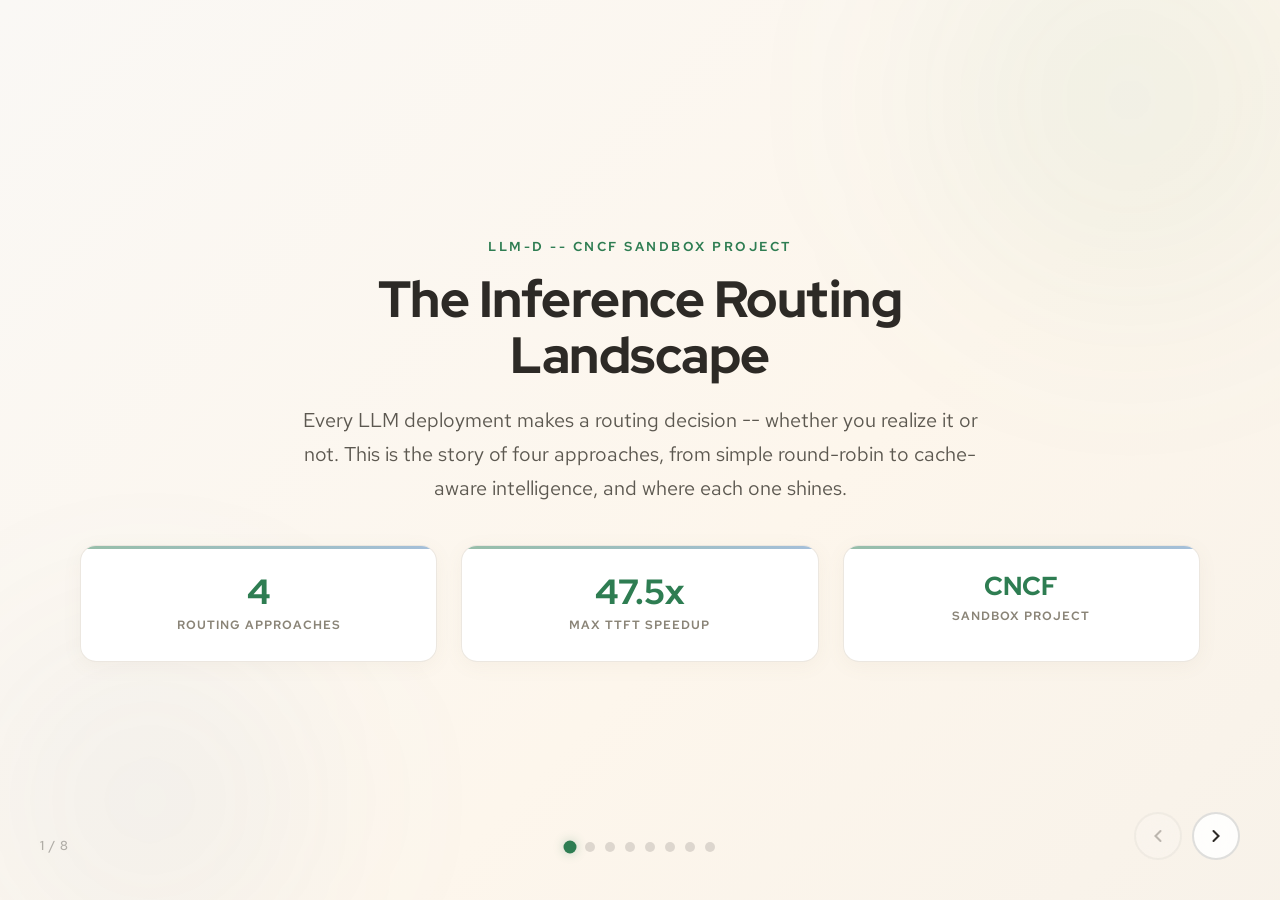
==== commit ae5e89cd: "Redesign as horizontal slide deck with canvas animations, warm light theme" ====
--- a/index.html
+++ b/index.html
@@ -1,342 +1,1663 @@
 <!DOCTYPE html>
 <html lang="en">
 <head>
-  <meta charset="UTF-8">
-  <meta name="viewport" content="width=device-width, initial-scale=1.0">
-  <title>Inference Routing Landscape  --  llm-d</title>
-  <meta name="description" content="Interactive comparison of 3 LLM inference deployment stacks: Basic, Platform, and Cache-Aware routing with llm-d.">
-  <link rel="preconnect" href="https://fonts.googleapis.com">
-  <link rel="preconnect" href="https://fonts.gstatic.com" crossorigin>
-  <link href="https://fonts.googleapis.com/css2?family=Libre+Baskerville:ital,wght@0,400;0,700;1,400&family=Source+Code+Pro:wght@400;500;600&family=Source+Sans+3:wght@400;500;600;700&display=swap" rel="stylesheet">
-  <link rel="stylesheet" href="css/styles.css">
+<meta charset="UTF-8">
+<meta name="viewport" content="width=device-width, initial-scale=1.0">
+<title>The Inference Routing Landscape -- llm-d</title>
+<meta name="description" content="Interactive slide deck comparing LLM inference routing strategies: round-robin, load-aware, hash-based, and cache-aware routing with llm-d.">
+<meta name="author" content="Markell Rawls">
+<link rel="icon" href="https://llm-d.ai/img/llm-d-icon.png" type="image/png">
+<link rel="preconnect" href="https://fonts.googleapis.com">
+<link rel="preconnect" href="https://fonts.gstatic.com" crossorigin>
+<link href="https://fonts.googleapis.com/css2?family=Red+Hat+Display:wght@400;500;600;700;800;900&family=Red+Hat+Text:wght@300;400;500;600;700&display=swap" rel="stylesheet">
+<style>
+/* ======================================================================
+   RESET & BASE
+   ====================================================================== */
+*, *::before, *::after { box-sizing: border-box; margin: 0; padding: 0; }
+html, body {
+  width: 100%; height: 100%;
+  overflow: hidden;
+  font-family: 'Red Hat Text', 'Segoe UI', system-ui, sans-serif;
+  color: #2d2a26;
+  background: #faf8f5;
+  -webkit-font-smoothing: antialiased;
+  -moz-osx-font-smoothing: grayscale;
+}
+::selection { background: rgba(61,154,106,0.2); color: #2d2a26; }
+
+/* ======================================================================
+   FLOWING GRADIENT BACKGROUND
+   ====================================================================== */
+.bg-gradient {
+  position: fixed; inset: 0; z-index: 0; pointer-events: none;
+  background: linear-gradient(135deg,
+    #faf8f5 0%, #fdf6ec 15%, #f5f0e8 30%,
+    #eef3ed 50%, #f0f2f8 70%, #fdf8f0 85%, #faf8f5 100%
+  );
+  background-size: 400% 400%;
+  animation: bgFlow 30s ease-in-out infinite;
+}
+@keyframes bgFlow {
+  0% { background-position: 0% 50%; }
+  25% { background-position: 50% 0%; }
+  50% { background-position: 100% 50%; }
+  75% { background-position: 50% 100%; }
+  100% { background-position: 0% 50%; }
+}
+
+/* Floating orbs */
+.bg-gradient::before, .bg-gradient::after {
+  content: ''; position: absolute; border-radius: 50%;
+  filter: blur(80px); pointer-events: none;
+}
+.bg-gradient::before {
+  width: 600px; height: 600px; top: -200px; right: -150px;
+  background: radial-gradient(circle, rgba(61,154,106,0.08), transparent 70%);
+  animation: orbFloat 18s ease-in-out infinite;
+}
+.bg-gradient::after {
+  width: 500px; height: 500px; bottom: -150px; left: -100px;
+  background: radial-gradient(circle, rgba(74,127,181,0.07), transparent 70%);
+  animation: orbFloat 22s ease-in-out infinite -8s;
+}
+@keyframes orbFloat {
+  0%, 100% { transform: translate(0,0) scale(1); }
+  50% { transform: translate(-30px,25px) scale(1.08); }
+}
+
+/* ======================================================================
+   SLIDE STRUCTURE
+   ====================================================================== */
+.slides-viewport {
+  position: relative; z-index: 1;
+  width: 100%; height: 100vh;
+  overflow: hidden;
+}
+.slides-track {
+  display: flex;
+  height: 100%;
+  transition: transform 0.7s cubic-bezier(0.4, 0, 0.2, 1);
+  will-change: transform;
+}
+.slide {
+  flex: 0 0 100%;
+  width: 100%;
+  height: 100vh;
+  display: flex;
+  align-items: center;
+  justify-content: center;
+  padding: 60px 80px;
+  position: relative;
+  overflow: hidden;
+}
+.slide-inner {
+  max-width: 1200px;
+  width: 100%;
+  position: relative;
+  z-index: 2;
+}
+
+/* ======================================================================
+   PROGRESS BAR
+   ====================================================================== */
+.progress-bar {
+  position: fixed; top: 0; left: 0; height: 4px; z-index: 100;
+  background: linear-gradient(90deg, #c4573a, #4a7fb5, #2e7d52);
+  transition: width 0.7s cubic-bezier(0.4,0,0.2,1);
+  border-radius: 0 2px 2px 0;
+}
+
+/* ======================================================================
+   NAVIGATION
+   ====================================================================== */
+.nav-arrows {
+  position: fixed; bottom: 40px; right: 40px; z-index: 100;
+  display: flex; gap: 10px;
+}
+.nav-btn {
+  width: 48px; height: 48px; border-radius: 50%;
+  border: 2px solid rgba(45,42,38,0.15);
+  background: rgba(255,255,255,0.85);
+  backdrop-filter: blur(10px);
+  cursor: pointer; display: flex;
+  align-items: center; justify-content: center;
+  transition: all 0.25s ease;
+  color: #2d2a26;
+}
+.nav-btn:hover {
+  background: #2e7d52; color: #fff;
+  border-color: #2e7d52;
+  transform: scale(1.08);
+  box-shadow: 0 4px 16px rgba(46,125,82,0.25);
+}
+.nav-btn:disabled {
+  opacity: 0.3; cursor: not-allowed;
+  transform: none; background: rgba(255,255,255,0.5);
+}
+.nav-btn:disabled:hover {
+  background: rgba(255,255,255,0.5); color: #2d2a26;
+  border-color: rgba(45,42,38,0.15); box-shadow: none;
+}
+.nav-btn svg { width: 20px; height: 20px; }
+
+/* Dots */
+.nav-dots {
+  position: fixed; bottom: 48px; left: 50%; transform: translateX(-50%);
+  z-index: 100; display: flex; gap: 10px;
+}
+.nav-dot {
+  width: 10px; height: 10px; border-radius: 50%;
+  background: rgba(45,42,38,0.15);
+  border: none; cursor: pointer;
+  transition: all 0.35s ease;
+}
+.nav-dot.active {
+  background: #2e7d52;
+  transform: scale(1.3);
+  box-shadow: 0 0 8px rgba(46,125,82,0.3);
+}
+.nav-dot:hover:not(.active) {
+  background: rgba(45,42,38,0.35);
+  transform: scale(1.15);
+}
+
+/* Slide counter */
+.slide-counter {
+  position: fixed; bottom: 46px; left: 40px; z-index: 100;
+  font-family: 'Red Hat Display', sans-serif;
+  font-size: 13px; font-weight: 600; letter-spacing: 1px;
+  color: rgba(45,42,38,0.35);
+}
+
+/* ======================================================================
+   TYPOGRAPHY
+   ====================================================================== */
+h1, h2, h3, h4 {
+  font-family: 'Red Hat Display', sans-serif;
+  line-height: 1.2; color: #2d2a26;
+}
+.slide-tagline {
+  font-family: 'Red Hat Text', sans-serif;
+  font-size: 13px; font-weight: 600;
+  letter-spacing: 2.5px; text-transform: uppercase;
+  color: #2e7d52; margin-bottom: 16px;
+}
+.slide-title {
+  font-size: clamp(2rem, 4vw, 3.2rem);
+  font-weight: 800; letter-spacing: -0.5px;
+  margin-bottom: 20px; line-height: 1.1;
+}
+.slide-subtitle {
+  font-size: clamp(1rem, 1.8vw, 1.25rem);
+  color: #5c5850; line-height: 1.7;
+  max-width: 700px; font-weight: 400;
+}
+
+/* ======================================================================
+   ENTRANCE ANIMATIONS
+   ====================================================================== */
+.anim-in {
+  opacity: 0; transform: translateY(30px);
+  transition: opacity 0.7s cubic-bezier(0.16,1,0.3,1),
+              transform 0.7s cubic-bezier(0.16,1,0.3,1);
+}
+.slide.active .anim-in { opacity: 1; transform: translateY(0); }
+.anim-d1 { transition-delay: 0.1s; }
+.anim-d2 { transition-delay: 0.2s; }
+.anim-d3 { transition-delay: 0.35s; }
+.anim-d4 { transition-delay: 0.5s; }
+.anim-d5 { transition-delay: 0.65s; }
+.anim-d6 { transition-delay: 0.8s; }
+.anim-d7 { transition-delay: 0.95s; }
+
+/* Scale entrance */
+.anim-scale {
+  opacity: 0; transform: scale(0.85);
+  transition: opacity 0.6s ease, transform 0.6s cubic-bezier(0.16,1,0.3,1);
+}
+.slide.active .anim-scale { opacity: 1; transform: scale(1); }
+
+/* Fade left */
+.anim-left {
+  opacity: 0; transform: translateX(-40px);
+  transition: opacity 0.6s ease, transform 0.6s cubic-bezier(0.16,1,0.3,1);
+}
+.slide.active .anim-left { opacity: 1; transform: translateX(0); }
+
+/* Fade right */
+.anim-right {
+  opacity: 0; transform: translateX(40px);
+  transition: opacity 0.6s ease, transform 0.6s cubic-bezier(0.16,1,0.3,1);
+}
+.slide.active .anim-right { opacity: 1; transform: translateX(0); }
+
+/* ======================================================================
+   STAT CARDS
+   ====================================================================== */
+.stats-row {
+  display: flex; gap: 24px; margin-top: 40px; flex-wrap: wrap;
+}
+.stat-card {
+  background: #ffffff;
+  border: 1px solid rgba(232,226,217,0.8);
+  border-radius: 16px;
+  padding: 28px 32px;
+  flex: 1; min-width: 180px;
+  text-align: center;
+  box-shadow: 0 4px 20px rgba(139,119,90,0.06);
+  position: relative; overflow: hidden;
+  transition: transform 0.3s ease, box-shadow 0.3s ease;
+}
+.stat-card::before {
+  content: ''; position: absolute;
+  top: 0; left: 0; right: 0; height: 3px;
+  background: linear-gradient(90deg, #2e7d52, #4a7fb5);
+  opacity: 0.5; transition: opacity 0.3s ease;
+}
+.stat-card:hover {
+  transform: translateY(-6px);
+  box-shadow: 0 8px 30px rgba(139,119,90,0.12);
+}
+.stat-card:hover::before { opacity: 1; }
+.stat-value {
+  font-family: 'Red Hat Display', sans-serif;
+  font-size: 2.2rem; font-weight: 800;
+  color: #2e7d52; line-height: 1;
+}
+.stat-label {
+  font-size: 12px; font-weight: 600;
+  text-transform: uppercase; letter-spacing: 1px;
+  color: #8a8477; margin-top: 8px;
+}
+
+/* ======================================================================
+   APPROACH CARDS (Slide 2 & 3)
+   ====================================================================== */
+.approach-grid {
+  display: grid;
+  grid-template-columns: repeat(4, 1fr);
+  gap: 20px; margin-top: 32px;
+}
+.approach-card {
+  background: #ffffff;
+  border: 1px solid rgba(232,226,217,0.8);
+  border-radius: 16px;
+  padding: 28px 24px;
+  position: relative; overflow: hidden;
+  box-shadow: 0 4px 16px rgba(139,119,90,0.06);
+  transition: all 0.35s ease;
+}
+.approach-card::before {
+  content: ''; position: absolute;
+  top: 0; left: 0; right: 0; height: 4px;
+  transition: height 0.3s ease;
+}
+.approach-card:hover {
+  transform: translateY(-6px);
+  box-shadow: 0 12px 36px rgba(139,119,90,0.12);
+}
+.approach-card:hover::before { height: 5px; }
+
+.approach-card--rr::before { background: #c4573a; }
+.approach-card--la::before { background: #b5793a; }
+.approach-card--hash::before { background: #4a7fb5; }
+.approach-card--cache::before { background: #2e7d52; }
+
+.approach-name {
+  font-family: 'Red Hat Display', sans-serif;
+  font-size: 1.05rem; font-weight: 700;
+  margin-bottom: 10px;
+}
+.approach-card--rr .approach-name { color: #c4573a; }
+.approach-card--la .approach-name { color: #b5793a; }
+.approach-card--hash .approach-name { color: #4a7fb5; }
+.approach-card--cache .approach-name { color: #2e7d52; }
+
+.approach-desc {
+  font-size: 14px; color: #5c5850;
+  line-height: 1.65; margin-bottom: 14px;
+}
+.approach-verdict {
+  font-size: 12px; font-weight: 600;
+  padding: 5px 12px; border-radius: 20px;
+  display: inline-block;
+}
+.verdict--weak { background: rgba(196,87,58,0.08); color: #c4573a; }
+.verdict--mid { background: rgba(74,127,181,0.08); color: #4a7fb5; }
+.verdict--strong { background: rgba(46,125,82,0.08); color: #2e7d52; }
+
+/* ======================================================================
+   ARCHITECTURE COMPARISON (Slide 4)
+   ====================================================================== */
+.arch-row {
+  display: grid;
+  grid-template-columns: repeat(3, 1fr);
+  gap: 24px; margin-top: 28px;
+}
+.arch-col {
+  background: #ffffff;
+  border: 1px solid rgba(232,226,217,0.8);
+  border-radius: 16px;
+  padding: 24px;
+  box-shadow: 0 4px 16px rgba(139,119,90,0.06);
+  transition: all 0.3s ease;
+  position: relative; overflow: hidden;
+}
+.arch-col:hover {
+  transform: translateY(-4px);
+  box-shadow: 0 8px 28px rgba(139,119,90,0.1);
+}
+.arch-col--basic { border-top: 4px solid #c4573a; }
+.arch-col--platform { border-top: 4px solid #4a7fb5; }
+.arch-col--llmd { border-top: 4px solid #2e7d52; }
+
+.arch-col-label {
+  font-family: 'Red Hat Display', sans-serif;
+  font-size: 13px; font-weight: 700;
+  text-transform: uppercase; letter-spacing: 1.5px;
+  text-align: center; margin-bottom: 18px;
+}
+.arch-col--basic .arch-col-label { color: #c4573a; }
+.arch-col--platform .arch-col-label { color: #4a7fb5; }
+.arch-col--llmd .arch-col-label { color: #2e7d52; }
+
+.arch-node {
+  width: 100%; padding: 10px 14px;
+  border-radius: 8px; text-align: center;
+  font-size: 13px; font-weight: 600;
+  margin-bottom: 8px;
+  transition: transform 0.2s ease;
+}
+.arch-node:hover { transform: scale(1.03); }
+.arch-node--client { background: #faf8f5; border: 1px solid #e8e2d9; color: #5c5850; }
+.arch-node--rr { background: rgba(196,87,58,0.08); border: 1px solid rgba(196,87,58,0.25); color: #c4573a; }
+.arch-node--gateway { background: rgba(74,127,181,0.08); border: 1px solid rgba(74,127,181,0.25); color: #4a7fb5; }
+.arch-node--kserve { background: rgba(74,127,181,0.08); border: 1px solid rgba(74,127,181,0.25); color: #4a7fb5; }
+.arch-node--epp { background: rgba(46,125,82,0.08); border: 1px solid rgba(46,125,82,0.25); color: #2e7d52; }
+.arch-node--pod { background: rgba(181,121,58,0.06); border: 1px solid rgba(181,121,58,0.2); color: #b5793a; font-size: 11px; }
+
+.arch-connector {
+  width: 2px; height: 12px;
+  background: #e8e2d9;
+  margin: 0 auto 8px;
+  position: relative;
+}
+.arch-pods {
+  display: grid; grid-template-columns: repeat(3, 1fr);
+  gap: 4px;
+}
+.arch-note-text {
+  font-size: 11px; color: #8a8477;
+  text-align: center; margin-top: 12px;
+  font-weight: 500; font-style: italic;
+}
+
+/* ======================================================================
+   CANVAS CONTAINER (Slide 5)
+   ====================================================================== */
+.canvas-container {
+  position: relative;
+  width: 100%; height: 420px;
+  background: #ffffff;
+  border: 1px solid rgba(232,226,217,0.8);
+  border-radius: 16px;
+  box-shadow: 0 4px 20px rgba(139,119,90,0.06);
+  overflow: hidden; margin-top: 28px;
+}
+.canvas-container canvas {
+  width: 100%; height: 100%;
+}
+.canvas-legend {
+  position: absolute; bottom: 16px; left: 50%;
+  transform: translateX(-50%);
+  display: flex; gap: 24px;
+  background: rgba(255,255,255,0.92);
+  backdrop-filter: blur(8px);
+  padding: 8px 20px; border-radius: 20px;
+  border: 1px solid rgba(232,226,217,0.6);
+}
+.legend-item {
+  display: flex; align-items: center; gap: 8px;
+  font-size: 12px; font-weight: 600; color: #5c5850;
+}
+.legend-dot {
+  width: 10px; height: 10px; border-radius: 50%;
+}
+.perf-annotation-box {
+  position: absolute; right: 28px; top: 28px;
+  background: rgba(46,125,82,0.06);
+  border: 1px solid rgba(46,125,82,0.2);
+  border-radius: 12px;
+  padding: 12px 20px; text-align: center;
+  opacity: 0; transform: translateY(10px);
+  transition: all 0.6s ease 1.8s;
+}
+.perf-annotation-box.visible { opacity: 1; transform: translateY(0); }
+.perf-annotation-val {
+  font-family: 'Red Hat Display', sans-serif;
+  font-size: 2rem; font-weight: 800; color: #2e7d52;
+}
+.perf-annotation-lbl {
+  font-size: 11px; font-weight: 600;
+  color: #5c5850; letter-spacing: 0.3px;
+}
+
+/* ======================================================================
+   COMPARISON TABLE (Slide 5)
+   ====================================================================== */
+.comparison-table {
+  width: 100%; border-collapse: collapse;
+  margin-top: 24px;
+  background: #ffffff;
+  border-radius: 16px;
+  overflow: hidden;
+  box-shadow: 0 4px 16px rgba(139,119,90,0.06);
+}
+.comparison-table th, .comparison-table td {
+  padding: 14px 18px;
+  text-align: center;
+  border-bottom: 1px solid rgba(232,226,217,0.6);
+  font-size: 13px;
+}
+.comparison-table th {
+  background: #faf8f5;
+  font-family: 'Red Hat Display', sans-serif;
+  font-weight: 700; font-size: 12px;
+  letter-spacing: 0.5px;
+  text-transform: uppercase;
+  color: #5c5850;
+}
+.comparison-table th:first-child { text-align: left; }
+.comparison-table td:first-child {
+  text-align: left; font-weight: 600;
+  color: #2d2a26;
+}
+.comparison-table tbody tr {
+  opacity: 0; transform: translateX(-20px);
+  transition: opacity 0.4s ease, transform 0.4s ease, background 0.2s ease;
+}
+.slide.active .comparison-table tbody tr { opacity: 1; transform: translateX(0); }
+.comparison-table tbody tr:hover { background: rgba(46,125,82,0.03); }
+.tbl-badge {
+  display: inline-block;
+  padding: 3px 10px; border-radius: 12px;
+  font-size: 11px; font-weight: 700;
+}
+.tbl-badge--green { background: rgba(46,125,82,0.1); color: #2e7d52; }
+.tbl-badge--red { background: rgba(196,87,58,0.08); color: #c4573a; }
+.tbl-badge--blue { background: rgba(74,127,181,0.08); color: #4a7fb5; }
+.tbl-check { color: #2e7d52; font-weight: 700; }
+.tbl-cross { color: #c4573a; font-weight: 700; }
+
+/* ======================================================================
+   VERDICT COLUMNS (Slide 7)
+   ====================================================================== */
+.verdict-grid {
+  display: grid;
+  grid-template-columns: 1fr 1fr;
+  gap: 28px; margin-top: 32px;
+}
+.verdict-col {
+  padding: 28px;
+  border-radius: 16px;
+  border: 1px solid rgba(232,226,217,0.8);
+}
+.verdict-col--yes {
+  background: rgba(46,125,82,0.04);
+  border-color: rgba(46,125,82,0.2);
+}
+.verdict-col--no {
+  background: rgba(196,87,58,0.04);
+  border-color: rgba(196,87,58,0.2);
+}
+.verdict-col-title {
+  font-family: 'Red Hat Display', sans-serif;
+  font-size: 1rem; font-weight: 700;
+  margin-bottom: 16px; padding-bottom: 10px;
+  border-bottom: 1px solid rgba(232,226,217,0.8);
+}
+.verdict-col--yes .verdict-col-title { color: #2e7d52; }
+.verdict-col--no .verdict-col-title { color: #c4573a; }
+.verdict-list { list-style: none; }
+.verdict-list li {
+  font-size: 14px; color: #5c5850;
+  line-height: 1.6; padding: 6px 0 6px 20px;
+  position: relative;
+}
+.verdict-list li::before {
+  content: ''; position: absolute;
+  left: 0; top: 14px;
+  width: 6px; height: 6px; border-radius: 50%;
+}
+.verdict-col--yes .verdict-list li::before { background: #2e7d52; }
+.verdict-col--no .verdict-list li::before { background: #c4573a; }
+
+/* ======================================================================
+   SCENARIO PILLS (Slide 6)
+   ====================================================================== */
+.scenario-grid {
+  display: grid;
+  grid-template-columns: repeat(3, 1fr);
+  gap: 20px; margin-top: 28px;
+}
+.scenario-card {
+  background: #ffffff;
+  border: 1px solid rgba(232,226,217,0.8);
+  border-radius: 16px;
+  padding: 24px;
+  box-shadow: 0 4px 16px rgba(139,119,90,0.06);
+  transition: all 0.3s ease;
+  position: relative; overflow: hidden;
+}
+.scenario-card:hover {
+  transform: translateY(-4px);
+  box-shadow: 0 8px 28px rgba(139,119,90,0.1);
+}
+.scenario-card-title {
+  font-family: 'Red Hat Display', sans-serif;
+  font-size: 15px; font-weight: 700;
+  color: #2d2a26; margin-bottom: 12px;
+}
+.scenario-bar-row {
+  display: flex; align-items: center;
+  gap: 10px; margin-bottom: 8px;
+}
+.scenario-bar-name {
+  font-size: 11px; font-weight: 600; color: #8a8477;
+  min-width: 70px;
+}
+.scenario-bar-track {
+  flex: 1; height: 8px;
+  background: rgba(232,226,217,0.5);
+  border-radius: 4px; overflow: hidden;
+}
+.scenario-bar-fill {
+  height: 100%; border-radius: 4px;
+  transition: width 1s cubic-bezier(0.4,0,0.2,1);
+  width: 0;
+}
+.slide.active .scenario-bar-fill { /* width set inline */ }
+.scenario-bar-val {
+  font-size: 11px; font-weight: 700;
+  min-width: 28px; text-align: right;
+}
+.scenario-card-winner {
+  display: inline-block;
+  font-size: 10px; font-weight: 700;
+  text-transform: uppercase; letter-spacing: 1px;
+  padding: 4px 10px; border-radius: 12px;
+  margin-top: 8px;
+  background: rgba(46,125,82,0.08); color: #2e7d52;
+}
+
+/* ======================================================================
+   FOOTER SLIDE
+   ====================================================================== */
+.cta-links {
+  display: flex; gap: 16px; margin-top: 32px; flex-wrap: wrap;
+}
+.cta-btn {
+  font-family: 'Red Hat Text', sans-serif;
+  font-size: 15px; font-weight: 700;
+  padding: 14px 32px; border-radius: 30px;
+  text-decoration: none; display: inline-flex;
+  align-items: center; gap: 8px;
+  transition: all 0.3s ease;
+}
+.cta-btn--primary {
+  background: #2e7d52; color: #fff;
+  box-shadow: 0 4px 16px rgba(46,125,82,0.25);
+}
+.cta-btn--primary:hover {
+  background: #3d9a6a; transform: translateY(-2px);
+  box-shadow: 0 8px 24px rgba(46,125,82,0.3);
+}
+.cta-btn--outline {
+  background: transparent; color: #2d2a26;
+  border: 2px solid rgba(45,42,38,0.15);
+}
+.cta-btn--outline:hover {
+  border-color: #2e7d52; color: #2e7d52;
+  transform: translateY(-2px);
+}
+.footer-meta {
+  margin-top: 40px;
+  font-size: 13px; color: #8a8477;
+  line-height: 1.8;
+}
+.footer-meta a { color: #4a7fb5; text-decoration: none; }
+.footer-meta a:hover { text-decoration: underline; }
+
+/* ======================================================================
+   CANVAS ANIMATION FOR ROUTING FLOWS (Slide 3)
+   ====================================================================== */
+.routing-canvas-wrap {
+  position: relative;
+  width: 100%; height: 340px;
+  margin-top: 20px;
+}
+.routing-canvas-wrap canvas {
+  width: 100%; height: 100%;
+  border-radius: 16px;
+  background: #ffffff;
+  border: 1px solid rgba(232,226,217,0.8);
+  box-shadow: 0 4px 16px rgba(139,119,90,0.06);
+}
+
+/* ======================================================================
+   TWO-COL LAYOUT
+   ====================================================================== */
+.two-col {
+  display: grid;
+  grid-template-columns: 1fr 1fr;
+  gap: 40px; align-items: center;
+}
+
+/* ======================================================================
+   RESPONSIVE
+   ====================================================================== */
+@media (max-width: 1024px) {
+  .slide { padding: 40px 32px; }
+  .approach-grid { grid-template-columns: repeat(2, 1fr); }
+  .arch-row { grid-template-columns: 1fr; }
+  .two-col { grid-template-columns: 1fr; }
+  .verdict-grid { grid-template-columns: 1fr; }
+  .scenario-grid { grid-template-columns: 1fr; }
+}
+@media (max-width: 768px) {
+  .slide { padding: 30px 20px; }
+  .stats-row { flex-direction: column; }
+  .approach-grid { grid-template-columns: 1fr; }
+  .nav-arrows { bottom: 20px; right: 20px; }
+  .nav-dots { bottom: 24px; }
+}
+</style>
 </head>
 <body>
 
-<!-- Background gradient flow -->
-<div class="bg-gradient-flow"></div>
-
-<!-- Scroll Progress -->
-<div class="scroll-progress" id="scrollProgress"></div>
-
-<!-- Header -->
-<header class="site-header">
-  <div class="header-inner">
-    <div class="header-brand">
-      <svg class="header-logo" viewBox="0 0 32 32" fill="none"><rect width="32" height="32" rx="6" fill="#276749"/><path d="M8 22V10l8 6-8 6z" fill="#fff" opacity=".9"/><path d="M16 22V10l8 6-8 6z" fill="#fff" opacity=".5"/></svg>
-      <span class="header-title">llm-d</span>
-      <span class="header-subtitle">Inference Routing Landscape</span>
-    </div>
-    <div class="header-actions">
-      <a href="https://github.com/llm-d" class="btn-outline" target="_blank" rel="noopener">
-        <svg width="16" height="16" viewBox="0 0 16 16" fill="currentColor"><path d="M8 0C3.58 0 0 3.58 0 8c0 3.54 2.29 6.53 5.47 7.59.4.07.55-.17.55-.38 0-.19-.01-.82-.01-1.49-2.01.37-2.53-.49-2.69-.94-.09-.23-.48-.94-.82-1.13-.28-.15-.68-.52-.01-.53.63-.01 1.08.58 1.23.82.72 1.21 1.87.87 2.33.66.07-.52.28-.87.51-1.07-1.78-.2-3.64-.89-3.64-3.95 0-.87.31-1.59.82-2.15-.08-.2-.36-1.02.08-2.12 0 0 .67-.21 2.2.82.64-.18 1.32-.27 2-.27.68 0 1.36.09 2 .27 1.53-1.04 2.2-.82 2.2-.82.44 1.1.16 1.92.08 2.12.51.56.82 1.27.82 2.15 0 3.07-1.87 3.75-3.65 3.95.29.25.54.73.54 1.48 0 1.07-.01 1.93-.01 2.2 0 .21.15.46.55.38A8.013 8.013 0 0016 8c0-4.42-3.58-8-8-8z"/></svg>
-        GitHub
-      </a>
-      <a href="https://www.cncf.io/projects/llm-d/" class="btn-outline" target="_blank" rel="noopener">CNCF</a>
+<!-- Background -->
+<div class="bg-gradient"></div>
+
+<!-- Progress Bar -->
+<div class="progress-bar" id="progressBar"></div>
+
+<!-- ======================================================================
+     SLIDES
+     ====================================================================== -->
+<div class="slides-viewport">
+<div class="slides-track" id="slidesTrack">
+
+<!-- ===== SLIDE 1: TITLE ===== -->
+<div class="slide" id="slide-0">
+<div class="slide-inner" style="text-align:center;">
+  <div class="anim-in anim-d1 slide-tagline">llm-d -- CNCF Sandbox Project</div>
+  <h1 class="anim-in anim-d2 slide-title" style="max-width:900px;margin:0 auto 20px;">
+    The Inference Routing<br>Landscape
+  </h1>
+  <p class="anim-in anim-d3 slide-subtitle" style="margin:0 auto 0;">
+    Every LLM deployment makes a routing decision -- whether you realize it or not.
+    This is the story of four approaches, from simple round-robin to cache-aware intelligence,
+    and where each one shines.
+  </p>
+  <div class="stats-row anim-in anim-d4" style="justify-content:center;">
+    <div class="stat-card">
+      <div class="stat-value" data-count="4">0</div>
+      <div class="stat-label">Routing Approaches</div>
+    </div>
+    <div class="stat-card">
+      <div class="stat-value" data-count="47.5" data-suffix="x">0</div>
+      <div class="stat-label">Max TTFT Speedup</div>
+    </div>
+    <div class="stat-card">
+      <div class="stat-value" style="font-size:1.6rem;">CNCF</div>
+      <div class="stat-label">Sandbox Project</div>
     </div>
   </div>
-</header>
-
-<!-- ═══════════════════════════════════════════════════ CHAPTER 1: THE LANDSCAPE ═══ -->
-<section class="hero" id="chapter-landscape">
-  <div class="container">
-    <div class="chapter-marker reveal">
-      <span class="chapter-number">Chapter One</span>
-      <span class="chapter-line"></span>
-    </div>
-    <p class="hero-tagline reveal reveal-delay-1">Comparing deployment stacks for LLM inference routing</p>
-    <h1 class="hero-title reveal reveal-delay-2">The Inference Routing<br>Landscape</h1>
-    <p class="hero-description reveal reveal-delay-3">
-      Every LLM deployment combines a runtime, a routing strategy, and optionally a serving platform. This is the story of three deployment stacks -- from simple round-robin to cache-aware intelligence -- and where each one shines.
+</div>
+</div>
+
+<!-- ===== SLIDE 2: THE FOUR APPROACHES ===== -->
+<div class="slide" id="slide-1">
+<div class="slide-inner">
+  <div class="anim-in anim-d1 slide-tagline">Chapter One</div>
+  <h2 class="anim-in anim-d2 slide-title" style="font-size:clamp(1.6rem,3vw,2.4rem);">The Routing Approaches</h2>
+  <p class="anim-in anim-d3 slide-subtitle" style="margin-bottom:12px;">
+    The runtime (vLLM, SGLang) is an orthogonal choice. The difference is how requests find their way to pods.
+  </p>
+  <div class="approach-grid">
+    <div class="approach-card approach-card--rr anim-in anim-d3">
+      <div class="approach-name">Round-Robin</div>
+      <div class="approach-desc">Requests distributed evenly, no awareness of cache state or load. Every request is a cold prefill.</div>
+      <span class="approach-verdict verdict--weak">Cache-Blind</span>
+    </div>
+    <div class="approach-card approach-card--la anim-in anim-d4">
+      <div class="approach-name">Load-Aware</div>
+      <div class="approach-desc">Routes to least-busy replica. Prevents hotspots, but still ignores KV cache state entirely.</div>
+      <span class="approach-verdict verdict--weak">Cache-Blind</span>
+    </div>
+    <div class="approach-card approach-card--hash anim-in anim-d5">
+      <div class="approach-name">Hash-Based</div>
+      <div class="approach-desc">Hashes prefix for deterministic affinity. Rigid -- breaks with scaling, eviction, variable lengths.</div>
+      <span class="approach-verdict verdict--mid">Partial Affinity</span>
+    </div>
+    <div class="approach-card approach-card--cache anim-in anim-d6">
+      <div class="approach-name">Cache-Aware (llm-d)</div>
+      <div class="approach-desc">Tracks actual KV cache state in real time. Routes to the pod with the warmest cache, balanced against load.</div>
+      <span class="approach-verdict verdict--strong">Full Cache Intelligence</span>
+    </div>
+  </div>
+</div>
+</div>
+
+<!-- ===== SLIDE 3: ROUTING FLOW ANIMATION ===== -->
+<div class="slide" id="slide-2">
+<div class="slide-inner">
+  <div class="anim-in anim-d1 slide-tagline">Chapter Two</div>
+  <h2 class="anim-in anim-d2 slide-title" style="font-size:clamp(1.6rem,3vw,2.4rem);">How Requests Flow</h2>
+  <p class="anim-in anim-d3 slide-subtitle">
+    Watch three request flows side by side. Round-robin scatters requests randomly.
+    Cache-aware routing sends them to the pod with the warmest KV cache.
+  </p>
+  <div class="routing-canvas-wrap anim-in anim-d4">
+    <canvas id="routingCanvas"></canvas>
+  </div>
+</div>
+</div>
+
+<!-- ===== SLIDE 4: THREE DEPLOYMENT STACKS ===== -->
+<div class="slide" id="slide-3">
+<div class="slide-inner">
+  <div class="anim-in anim-d1 slide-tagline">Chapter Three</div>
+  <h2 class="anim-in anim-d2 slide-title" style="font-size:clamp(1.6rem,3vw,2.4rem);">Three Deployment Stacks</h2>
+  <p class="anim-in anim-d3 slide-subtitle" style="margin-bottom:4px;">
+    Each stack builds on the one before it. The Cache-Aware stack adds llm-d's EPP on top of KServe.
+  </p>
+  <div class="arch-row">
+    <!-- Basic -->
+    <div class="arch-col arch-col--basic anim-left anim-d3">
+      <div class="arch-col-label">Basic Stack</div>
+      <div class="arch-node arch-node--client">Client Request</div>
+      <div class="arch-connector"></div>
+      <div class="arch-node arch-node--rr">Round-Robin LB</div>
+      <div class="arch-connector"></div>
+      <div class="arch-pods">
+        <div class="arch-node arch-node--pod">Pod 1</div>
+        <div class="arch-node arch-node--pod">Pod 2</div>
+        <div class="arch-node arch-node--pod">Pod 3</div>
+      </div>
+      <div class="arch-note-text">Cache hit: ~1/N pods</div>
+    </div>
+    <!-- Platform -->
+    <div class="arch-col arch-col--platform anim-scale anim-d4">
+      <div class="arch-col-label">Platform Stack</div>
+      <div class="arch-node arch-node--client">Client Request</div>
+      <div class="arch-connector"></div>
+      <div class="arch-node arch-node--gateway">Gateway API</div>
+      <div class="arch-connector"></div>
+      <div class="arch-node arch-node--kserve">KServe Router</div>
+      <div class="arch-connector"></div>
+      <div class="arch-pods">
+        <div class="arch-node arch-node--pod">Pod 1</div>
+        <div class="arch-node arch-node--pod">Pod 2</div>
+        <div class="arch-node arch-node--pod">Pod 3</div>
+      </div>
+      <div class="arch-note-text">Better ops, same cache miss</div>
+    </div>
+    <!-- Cache-Aware -->
+    <div class="arch-col arch-col--llmd anim-right anim-d5">
+      <div class="arch-col-label">Cache-Aware Stack</div>
+      <div class="arch-node arch-node--client">Client Request</div>
+      <div class="arch-connector"></div>
+      <div class="arch-node arch-node--gateway">Gateway API</div>
+      <div class="arch-connector"></div>
+      <div class="arch-node arch-node--epp">llm-d EPP</div>
+      <div class="arch-connector"></div>
+      <div class="arch-pods">
+        <div class="arch-node arch-node--pod">Pod 1 &#9608;&#9608;&#9608;&#9608;</div>
+        <div class="arch-node arch-node--pod">Pod 2 &#9608;&#9608;</div>
+        <div class="arch-node arch-node--pod">Pod 3 &#9608;</div>
+      </div>
+      <div class="arch-note-text">Cache hit: ~95%</div>
+    </div>
+  </div>
+</div>
+</div>
+
+<!-- ===== SLIDE 5: PERFORMANCE CHART ===== -->
+<div class="slide" id="slide-4">
+<div class="slide-inner">
+  <div class="anim-in anim-d1 slide-tagline">Chapter Four</div>
+  <h2 class="anim-in anim-d2 slide-title" style="font-size:clamp(1.6rem,3vw,2.4rem);">The Performance Gap</h2>
+  <p class="anim-in anim-d3 slide-subtitle">
+    TTFT measured on H200 GPUs with Llama 3.1 70B. Same runtime (vLLM) -- only the routing changes.
+  </p>
+  <div class="canvas-container anim-in anim-d4">
+    <canvas id="perfCanvas"></canvas>
+    <div class="canvas-legend">
+      <div class="legend-item"><span class="legend-dot" style="background:#c4573a;"></span> Basic / Platform</div>
+      <div class="legend-item"><span class="legend-dot" style="background:#2e7d52;"></span> Cache-Aware (llm-d)</div>
+    </div>
+    <div class="perf-annotation-box" id="perfAnnotation">
+      <div class="perf-annotation-val">47.5x</div>
+      <div class="perf-annotation-lbl">faster TTFT at 32K tokens</div>
+    </div>
+  </div>
+</div>
+</div>
+
+<!-- ===== SLIDE 6: SCENARIO COMPARISON ===== -->
+<div class="slide" id="slide-5">
+<div class="slide-inner">
+  <div class="anim-in anim-d1 slide-tagline">Chapter Five</div>
+  <h2 class="anim-in anim-d2 slide-title" style="font-size:clamp(1.6rem,3vw,2.4rem);">Which Workload Wins Where?</h2>
+  <p class="anim-in anim-d3 slide-subtitle">
+    Different workloads favor different routing. Cache-aware routing dominates when prefix overlap is high.
+  </p>
+  <div class="scenario-grid">
+    <!-- Chat -->
+    <div class="scenario-card anim-in anim-d3">
+      <div class="scenario-card-title">Multi-Turn Chat</div>
+      <div class="scenario-bar-row">
+        <span class="scenario-bar-name" style="color:#c4573a;">Basic</span>
+        <div class="scenario-bar-track"><div class="scenario-bar-fill" style="background:#c4573a;" data-width="20%"></div></div>
+        <span class="scenario-bar-val" style="color:#c4573a;">20</span>
+      </div>
+      <div class="scenario-bar-row">
+        <span class="scenario-bar-name" style="color:#4a7fb5;">Platform</span>
+        <div class="scenario-bar-track"><div class="scenario-bar-fill" style="background:#4a7fb5;" data-width="30%"></div></div>
+        <span class="scenario-bar-val" style="color:#4a7fb5;">30</span>
+      </div>
+      <div class="scenario-bar-row">
+        <span class="scenario-bar-name" style="color:#2e7d52;">Cache-Aware</span>
+        <div class="scenario-bar-track"><div class="scenario-bar-fill" style="background:#2e7d52;" data-width="95%"></div></div>
+        <span class="scenario-bar-val" style="color:#2e7d52;">95</span>
+      </div>
+      <div class="scenario-card-winner">Best: Cache-Aware</div>
+    </div>
+    <!-- Agentic -->
+    <div class="scenario-card anim-in anim-d4">
+      <div class="scenario-card-title">Agentic / Tool Use</div>
+      <div class="scenario-bar-row">
+        <span class="scenario-bar-name" style="color:#c4573a;">Basic</span>
+        <div class="scenario-bar-track"><div class="scenario-bar-fill" style="background:#c4573a;" data-width="15%"></div></div>
+        <span class="scenario-bar-val" style="color:#c4573a;">15</span>
+      </div>
+      <div class="scenario-bar-row">
+        <span class="scenario-bar-name" style="color:#4a7fb5;">Platform</span>
+        <div class="scenario-bar-track"><div class="scenario-bar-fill" style="background:#4a7fb5;" data-width="25%"></div></div>
+        <span class="scenario-bar-val" style="color:#4a7fb5;">25</span>
+      </div>
+      <div class="scenario-bar-row">
+        <span class="scenario-bar-name" style="color:#2e7d52;">Cache-Aware</span>
+        <div class="scenario-bar-track"><div class="scenario-bar-fill" style="background:#2e7d52;" data-width="95%"></div></div>
+        <span class="scenario-bar-val" style="color:#2e7d52;">95</span>
+      </div>
+      <div class="scenario-card-winner">Best: Cache-Aware</div>
+    </div>
+    <!-- RAG -->
+    <div class="scenario-card anim-in anim-d5">
+      <div class="scenario-card-title">RAG / Retrieval</div>
+      <div class="scenario-bar-row">
+        <span class="scenario-bar-name" style="color:#c4573a;">Basic</span>
+        <div class="scenario-bar-track"><div class="scenario-bar-fill" style="background:#c4573a;" data-width="20%"></div></div>
+        <span class="scenario-bar-val" style="color:#c4573a;">20</span>
+      </div>
+      <div class="scenario-bar-row">
+        <span class="scenario-bar-name" style="color:#4a7fb5;">Platform</span>
+        <div class="scenario-bar-track"><div class="scenario-bar-fill" style="background:#4a7fb5;" data-width="30%"></div></div>
+        <span class="scenario-bar-val" style="color:#4a7fb5;">30</span>
+      </div>
+      <div class="scenario-bar-row">
+        <span class="scenario-bar-name" style="color:#2e7d52;">Cache-Aware</span>
+        <div class="scenario-bar-track"><div class="scenario-bar-fill" style="background:#2e7d52;" data-width="90%"></div></div>
+        <span class="scenario-bar-val" style="color:#2e7d52;">90</span>
+      </div>
+      <div class="scenario-card-winner">Best: Cache-Aware</div>
+    </div>
+    <!-- Code -->
+    <div class="scenario-card anim-in anim-d5">
+      <div class="scenario-card-title">Code Generation</div>
+      <div class="scenario-bar-row">
+        <span class="scenario-bar-name" style="color:#c4573a;">Basic</span>
+        <div class="scenario-bar-track"><div class="scenario-bar-fill" style="background:#c4573a;" data-width="25%"></div></div>
+        <span class="scenario-bar-val" style="color:#c4573a;">25</span>
+      </div>
+      <div class="scenario-bar-row">
+        <span class="scenario-bar-name" style="color:#4a7fb5;">Platform</span>
+        <div class="scenario-bar-track"><div class="scenario-bar-fill" style="background:#4a7fb5;" data-width="35%"></div></div>
+        <span class="scenario-bar-val" style="color:#4a7fb5;">35</span>
+      </div>
+      <div class="scenario-bar-row">
+        <span class="scenario-bar-name" style="color:#2e7d52;">Cache-Aware</span>
+        <div class="scenario-bar-track"><div class="scenario-bar-fill" style="background:#2e7d52;" data-width="85%"></div></div>
+        <span class="scenario-bar-val" style="color:#2e7d52;">85</span>
+      </div>
+      <div class="scenario-card-winner">Best: Cache-Aware</div>
+    </div>
+    <!-- Batch -->
+    <div class="scenario-card anim-in anim-d6">
+      <div class="scenario-card-title">Batch Processing</div>
+      <div class="scenario-bar-row">
+        <span class="scenario-bar-name" style="color:#c4573a;">Basic</span>
+        <div class="scenario-bar-track"><div class="scenario-bar-fill" style="background:#c4573a;" data-width="75%"></div></div>
+        <span class="scenario-bar-val" style="color:#c4573a;">75</span>
+      </div>
+      <div class="scenario-bar-row">
+        <span class="scenario-bar-name" style="color:#4a7fb5;">Platform</span>
+        <div class="scenario-bar-track"><div class="scenario-bar-fill" style="background:#4a7fb5;" data-width="65%"></div></div>
+        <span class="scenario-bar-val" style="color:#4a7fb5;">65</span>
+      </div>
+      <div class="scenario-bar-row">
+        <span class="scenario-bar-name" style="color:#2e7d52;">Cache-Aware</span>
+        <div class="scenario-bar-track"><div class="scenario-bar-fill" style="background:#2e7d52;" data-width="50%"></div></div>
+        <span class="scenario-bar-val" style="color:#2e7d52;">50</span>
+      </div>
+      <div class="scenario-card-winner" style="background:rgba(196,87,58,0.08);color:#c4573a;">Best: Basic Stack</div>
+    </div>
+    <!-- Structured -->
+    <div class="scenario-card anim-in anim-d7">
+      <div class="scenario-card-title">Structured Output</div>
+      <div class="scenario-bar-row">
+        <span class="scenario-bar-name" style="color:#c4573a;">Basic</span>
+        <div class="scenario-bar-track"><div class="scenario-bar-fill" style="background:#c4573a;" data-width="40%"></div></div>
+        <span class="scenario-bar-val" style="color:#c4573a;">40</span>
+      </div>
+      <div class="scenario-bar-row">
+        <span class="scenario-bar-name" style="color:#4a7fb5;">Platform</span>
+        <div class="scenario-bar-track"><div class="scenario-bar-fill" style="background:#4a7fb5;" data-width="45%"></div></div>
+        <span class="scenario-bar-val" style="color:#4a7fb5;">45</span>
+      </div>
+      <div class="scenario-bar-row">
+        <span class="scenario-bar-name" style="color:#2e7d52;">Cache-Aware</span>
+        <div class="scenario-bar-track"><div class="scenario-bar-fill" style="background:#2e7d52;" data-width="80%"></div></div>
+        <span class="scenario-bar-val" style="color:#2e7d52;">80</span>
+      </div>
+      <div class="scenario-card-winner">Best: Cache-Aware</div>
+    </div>
+  </div>
+</div>
+</div>
+
+<!-- ===== SLIDE 7: THE VERDICT ===== -->
+<div class="slide" id="slide-6">
+<div class="slide-inner">
+  <div class="anim-in anim-d1 slide-tagline">Chapter Six</div>
+  <h2 class="anim-in anim-d2 slide-title" style="font-size:clamp(1.6rem,3vw,2.4rem);">When Cache-Aware Routing Is Worth It</h2>
+  <p class="anim-in anim-d3 slide-subtitle">
+    An honest assessment. Cache-aware routing is not always the answer -- here is when it matters and when it does not.
+  </p>
+  <div class="verdict-grid anim-in anim-d4">
+    <div class="verdict-col verdict-col--yes">
+      <div class="verdict-col-title">Worth the investment when...</div>
+      <ul class="verdict-list">
+        <li>Your workload has high prefix overlap -- multi-turn chat, agentic workflows, RAG with shared templates</li>
+        <li>You are already running Kubernetes with KServe or planning to</li>
+        <li>Context lengths regularly exceed 4K tokens, where cache savings compound</li>
+        <li>You need consistent low-latency TTFT, not just good average throughput</li>
+        <li>You are scaling to multiple GPU pods and cache misses waste expensive compute</li>
+      </ul>
+    </div>
+    <div class="verdict-col verdict-col--no">
+      <div class="verdict-col-title">Probably not worth it when...</div>
+      <ul class="verdict-list">
+        <li>Your prompts are mostly unique with little prefix reuse -- batch processing, one-shot classification</li>
+        <li>You are running a single GPU pod -- local caching already handles everything</li>
+        <li>You do not use Kubernetes and do not plan to -- the Platform stack adds complexity</li>
+        <li>Context lengths are short (under 1K tokens) -- the prefill savings are minimal</li>
+        <li>Simplicity matters more than performance -- the Basic stack is genuinely simpler</li>
+      </ul>
+    </div>
+  </div>
+</div>
+</div>
+
+<!-- ===== SLIDE 8: CTA ===== -->
+<div class="slide" id="slide-7">
+<div class="slide-inner" style="text-align:center;">
+  <div class="anim-in anim-d1 slide-tagline">Get Started</div>
+  <h2 class="anim-in anim-d2 slide-title" style="max-width:800px;margin:0 auto 20px;">
+    Start Building with llm-d
+  </h2>
+  <p class="anim-in anim-d3 slide-subtitle" style="margin:0 auto 0;">
+    llm-d is an open-source CNCF Sandbox project. It runs on any Kubernetes cluster,
+    any GPU vendor (NVIDIA, AMD, Intel), and any vLLM-supported model.
+    The routing logic is decoupled from the infrastructure.
+  </p>
+  <div class="cta-links anim-in anim-d4" style="justify-content:center;">
+    <a href="https://github.com/llm-d/llm-d" target="_blank" rel="noopener" class="cta-btn cta-btn--primary">
+      <svg width="18" height="18" viewBox="0 0 16 16" fill="currentColor"><path d="M8 0C3.58 0 0 3.58 0 8c0 3.54 2.29 6.53 5.47 7.59.4.07.55-.17.55-.38 0-.19-.01-.82-.01-1.49-2.01.37-2.53-.49-2.69-.94-.09-.23-.48-.94-.82-1.13-.28-.15-.68-.52-.01-.53.63-.01 1.08.58 1.23.82.72 1.21 1.87.87 2.33.66.07-.52.28-.87.51-1.07-1.78-.2-3.64-.89-3.64-3.95 0-.87.31-1.59.82-2.15-.08-.2-.36-1.02.08-2.12 0 0 .67-.21 2.2.82.64-.18 1.32-.27 2-.27.68 0 1.36.09 2 .27 1.53-1.04 2.2-.82 2.2-.82.44 1.1.16 1.92.08 2.12.51.56.82 1.27.82 2.15 0 3.07-1.87 3.75-3.65 3.95.29.25.54.73.54 1.48 0 1.07-.01 1.93-.01 2.2 0 .21.15.46.55.38A8.013 8.013 0 0016 8c0-4.42-3.58-8-8-8z"/></svg>
+      GitHub
+    </a>
+    <a href="https://www.cncf.io/projects/llm-d/" target="_blank" rel="noopener" class="cta-btn cta-btn--outline">
+      CNCF Project
+    </a>
+    <a href="https://llm-d.ai" target="_blank" rel="noopener" class="cta-btn cta-btn--outline">
+      llm-d.ai
+    </a>
+  </div>
+  <div class="footer-meta anim-in anim-d5">
+    <p>Performance data from llm-d benchmarks -- H200 GPUs, Llama 3.1 70B, vLLM runtime.</p>
+    <p>Author: <strong>Markell Rawls</strong> -- Developer Advocate, Red Hat</p>
+    <p>
+      <a href="https://github.com/llm-d">GitHub</a> &middot;
+      <a href="https://www.cncf.io/projects/llm-d/">CNCF</a> &middot;
+      <a href="https://llm-d.ai">Website</a> &middot;
+      <a href="https://cloud-native.slack.com/archives/llm-d">#llm-d on CNCF Slack</a>
     </p>
-    <div class="hero-stats reveal reveal-delay-3">
-      <div class="stat-card">
-        <div class="stat-value" data-count="3">0</div>
-        <div class="stat-label">Deployment Stacks</div>
-      </div>
-      <div class="stat-card">
-        <div class="stat-value" data-suffix="x" data-count="47.5">0</div>
-        <div class="stat-label">Max TTFT Speedup</div>
-      </div>
-      <div class="stat-card">
-        <div class="stat-value" data-prefix="" data-text="CNCF">CNCF</div>
-        <div class="stat-label">Sandbox Project</div>
-      </div>
-    </div>
   </div>
-</section>
-
-<div class="chapter-divider"><span class="divider-ornament"></span></div>
-
-<!-- ═══════════════════════════════════════════════════ CHAPTER 2: THE CONTENDERS ═══ -->
-<section class="approaches" id="chapter-contenders">
-  <div class="container">
-    <div class="chapter-marker reveal">
-      <span class="chapter-number">Chapter Two</span>
-      <span class="chapter-line"></span>
-    </div>
-    <h2 class="section-title reveal reveal-delay-1">The Contenders</h2>
-    <p class="section-description reveal reveal-delay-1">Every stack uses a runtime (vLLM or SGLang). The difference is in how requests are routed. Click a stack to highlight its column in the comparison matrix.</p>
-    <div class="approaches-grid" id="approachesGrid">
-      <!-- JS renders 3 stack cards -->
-    </div>
-  </div>
-</section>
-
-<!-- Runtime Callout -->
-<section class="runtimes" id="runtimes">
-  <div class="container">
-    <div class="runtime-callout reveal">
-      <div class="runtime-callout-header">
-        <div class="runtime-callout-title">The Runtime Is an Orthogonal Choice</div>
-        <div class="runtime-callout-subtitle">All three stacks use vLLM or SGLang as the inference engine. Both provide local prefix caching per pod.</div>
-      </div>
-      <div class="runtime-cards" id="runtimeCards">
-        <!-- JS renders 2 runtime cards -->
-      </div>
-    </div>
-  </div>
-</section>
-
-<!-- Architecture Comparison -->
-<section class="architecture" id="architecture">
-  <div class="container">
-    <h2 class="section-title reveal">Architecture Comparison</h2>
-    <p class="section-description reveal reveal-delay-1">Three stacks, side by side. Each adds a layer of intelligence on top of the one before it.</p>
-    <div class="arch-grid">
-
-      <!-- Basic Stack -->
-      <div class="arch-column arch-column--rr reveal reveal-delay-1">
-        <div class="arch-label arch-label--rr">Basic Stack</div>
-        <div class="arch-stack">
-          <div class="arch-node arch-node--client" title="Incoming inference request from your application">Client Request</div>
-          <div class="arch-connector"></div>
-          <div class="arch-node arch-node--rr" title="Distributes requests evenly across pods -- no awareness of cache state">Round-Robin LB</div>
-          <div class="arch-connector"></div>
-          <div class="arch-pods">
-            <div class="arch-node arch-node--pod" title="Each pod has local prefix caching, but routing is random">vLLM Pod 1</div>
-            <div class="arch-node arch-node--pod">vLLM Pod 2</div>
-            <div class="arch-node arch-node--pod">vLLM Pod 3</div>
-          </div>
-        </div>
-        <div class="arch-column-summary">Hover to see request flow</div>
-      </div>
-
-      <!-- Platform Stack -->
-      <div class="arch-column arch-column--kserve reveal reveal-delay-2">
-        <div class="arch-label arch-label--kserve">Platform Stack</div>
-        <div class="arch-stack">
-          <div class="arch-node arch-node--client" title="Incoming inference request from your application">Client Request</div>
-          <div class="arch-connector"></div>
-          <div class="arch-node arch-node--gateway" title="Kubernetes Gateway API -- standardized traffic management, TLS, and routing rules">Gateway API</div>
-          <div class="arch-connector"></div>
-          <div class="arch-node arch-node--kserve" title="KServe InferenceService -- autoscaling, model lifecycle management, traffic splitting">KServe Router</div>
-          <div class="arch-connector"></div>
-          <div class="arch-pods">
-            <div class="arch-node arch-node--pod" title="Same runtime, better ops -- but routing is still load-balanced">vLLM Pod 1</div>
-            <div class="arch-node arch-node--pod">vLLM Pod 2</div>
-            <div class="arch-node arch-node--pod">vLLM Pod 3</div>
-          </div>
-        </div>
-        <div class="arch-column-summary">Hover to see request flow</div>
-      </div>
-
-      <!-- Cache-Aware Stack -->
-      <div class="arch-column arch-column--llmd reveal reveal-delay-3">
-        <div class="arch-label arch-label--llmd">Cache-Aware Stack</div>
-        <div class="arch-stack">
-          <div class="arch-node arch-node--client" title="Incoming inference request from your application">Client Request</div>
-          <div class="arch-connector"></div>
-          <div class="arch-node arch-node--gateway" title="Kubernetes Gateway API -- same as Platform stack">Gateway API</div>
-          <div class="arch-connector"></div>
-          <div class="arch-node arch-node--llmd" title="llm-d Endpoint Picker Policy -- hashes the prefix, checks which pod has it cached, routes there">llm-d EPP</div>
-          <div class="arch-connector"></div>
-          <div class="arch-pods">
-            <div class="arch-node arch-node--pod" title="Pod 1 has the warmest cache -- EPP routes matching requests here">vLLM Pod 1<br><span style="font-size:9px;opacity:0.7">KV Cache ████</span></div>
-            <div class="arch-node arch-node--pod" title="Pod 2 has a partial cache -- used for load balancing when Pod 1 is busy">vLLM Pod 2<br><span style="font-size:9px;opacity:0.7">KV Cache ██</span></div>
-            <div class="arch-node arch-node--pod" title="Pod 3 has minimal cache -- receives requests with new prefixes">vLLM Pod 3<br><span style="font-size:9px;opacity:0.7">KV Cache █</span></div>
-          </div>
-        </div>
-        <div class="arch-column-summary">Hover to see request flow</div>
-      </div>
-
-    </div>
-
-    <!-- Compare These Two buttons -->
-    <div class="compare-buttons reveal reveal-delay-4">
-      <button class="compare-btn" data-compare="basic-platform">Compare Basic vs Platform</button>
-      <button class="compare-btn" data-compare="platform-cacheaware">Compare Platform vs Cache-Aware</button>
-      <button class="compare-btn" data-compare="basic-cacheaware">Compare Basic vs Cache-Aware</button>
-    </div>
-
-    <!-- Comparison panel container -->
-    <div class="comparison-panel" id="comparisonPanel"></div>
-
-    <div class="arch-note reveal reveal-delay-4">
-      <strong>These stacks build on each other.</strong> The Cache-Aware stack uses KServe for deployment and vLLM/SGLang as the runtime -- it adds llm-d's Endpoint Picker Policy (EPP) for cache-aware request routing on top of production infrastructure.
-    </div>
-
-  </div>
-</section>
-
-<!-- Interactive Comparison Matrix -->
-<section class="comparison" id="comparison">
-  <div class="container">
-    <h2 class="section-title reveal">Interactive Comparison Matrix</h2>
-    <p class="section-description reveal reveal-delay-1">Expand categories, hover columns, and compare the three stacks at a glance.</p>
-    <div class="matrix-wrapper reveal reveal-delay-2">
-      <div class="matrix-scroll">
-        <div class="matrix-grid" id="matrixGrid">
-          <!-- JS renders matrix -->
-        </div>
-      </div>
-    </div>
-  </div>
-</section>
-
-<div class="chapter-divider"><span class="divider-ornament"></span></div>
-
-<!-- ═══════════════════════════════════════════════════ CHAPTER 3: YOUR DECISION ═══ -->
-<section class="performance" id="chapter-decision">
-  <div class="container">
-    <div class="chapter-marker reveal">
-      <span class="chapter-number">Chapter Three</span>
-      <span class="chapter-line"></span>
-    </div>
-    <h2 class="section-title reveal reveal-delay-1">Your Decision</h2>
-    <p class="section-description reveal reveal-delay-1">Time to First Token (TTFT) measured on H200 GPUs with Llama 3.1 70B. All stacks use vLLM -- the only difference is routing strategy.</p>
-    <div class="perf-chart-wrapper reveal reveal-delay-2">
-      <div class="perf-chart-container" id="perfChart">
-        <!-- JS renders SVG chart -->
-      </div>
-      <div class="perf-annotation" id="perfAnnotation">
-        <div class="perf-annotation-value">47.5x</div>
-        <div class="perf-annotation-label">faster TTFT at 32K tokens</div>
-      </div>
-      <div class="perf-tooltip" id="perfTooltip"></div>
-    </div>
-    <div class="perf-legend" id="perfLegend">
-      <!-- JS renders legend -->
-    </div>
-  </div>
-</section>
-
-<!-- Scenario Explorer -->
-<section class="scenarios" id="scenarios">
-  <div class="container">
-    <h2 class="section-title reveal">Scenario Explorer</h2>
-    <p class="section-description reveal reveal-delay-1">Different workloads favor different stacks. Explore which one wins -- and why -- for your use case.</p>
-    <div class="scenario-tabs reveal reveal-delay-2" id="scenarioTabs">
-      <!-- JS renders tabs -->
-    </div>
-    <div class="scenario-content reveal reveal-delay-3" id="scenarioContent">
-      <!-- JS renders scenario -->
-    </div>
-  </div>
-</section>
-
-<!-- Decision Guide -->
-<section class="decision" id="decision">
-  <div class="container">
-    <h2 class="section-title reveal">Which Stack Is Right for You?</h2>
-    <p class="section-description reveal reveal-delay-1">Answer a few questions about your workload and infrastructure to get a recommendation.</p>
-    <div class="decision-layout">
-      <div class="decision-questions reveal reveal-delay-2" id="decisionQuestions">
-        <!-- JS renders questions -->
-      </div>
-      <div class="decision-result reveal reveal-delay-3" id="decisionResult">
-        <!-- JS renders result -->
-      </div>
-    </div>
-  </div>
-</section>
-
-<div class="chapter-divider"><span class="divider-ornament"></span></div>
-
-<!-- ═══════════════════════════════════════════════════ CHAPTER 4: THE VERDICT ═══ -->
-<section class="methodology" id="chapter-verdict">
-  <div class="container">
-    <div class="chapter-marker reveal">
-      <span class="chapter-number">Chapter Four</span>
-      <span class="chapter-line"></span>
-    </div>
-    <h2 class="section-title reveal reveal-delay-1">The Verdict</h2>
-    <p class="section-description reveal reveal-delay-1">How we characterized each deployment stack, where the data comes from, and an honest take on when cache-aware routing is worth it.</p>
-
-    <!-- Honest Assessment -->
-    <div class="verdict-assessment reveal reveal-delay-2">
-      <h3 class="verdict-assessment-title">When Cache-Aware Routing Is Worth It -- and When It Isn't</h3>
-      <div class="verdict-columns">
-        <div class="verdict-col verdict-col--worth">
-          <div class="verdict-col-heading">Worth the investment when...</div>
-          <ul class="verdict-list">
-            <li>Your workload has high prefix overlap -- multi-turn chat, agentic workflows, RAG with shared templates</li>
-            <li>You are already running Kubernetes with KServe or planning to</li>
-            <li>Context lengths regularly exceed 4K tokens, where cache savings compound</li>
-            <li>You need consistent low-latency TTFT, not just good average throughput</li>
-            <li>You are scaling to multiple GPU pods and cache misses are wasting expensive compute</li>
-          </ul>
-        </div>
-        <div class="verdict-col verdict-col--not">
-          <div class="verdict-col-heading">Probably not worth it when...</div>
-          <ul class="verdict-list">
-            <li>Your prompts are mostly unique with little prefix reuse -- batch processing, one-shot classification</li>
-            <li>You are running a single GPU pod -- local caching already handles everything</li>
-            <li>You do not use Kubernetes and do not plan to -- the Platform stack adds real complexity</li>
-            <li>Context lengths are short (under 1K tokens) -- the prefill savings are minimal</li>
-            <li>Simplicity matters more than performance -- the Basic stack is genuinely simpler to operate</li>
-          </ul>
-        </div>
-      </div>
-    </div>
-
-    <!-- Methodology & Sources -->
-    <div class="method-grid reveal reveal-delay-3">
-
-      <details class="method-item">
-        <summary>Benchmark Hardware &amp; Configuration</summary>
-        <div class="method-item-body">
-          <p>TTFT benchmarks were run on NVIDIA H200 GPUs with Llama 3.1 70B using vLLM as the runtime across all three stacks. Context lengths range from 500 to 32,768 tokens. The KV cache hit rate models 80--95% prefix reuse for multi-turn and RAG workloads, reflecting production patterns with shared system prompts.</p>
-        </div>
-      </details>
-
-      <details class="method-item">
-        <summary>Stack-Based Comparison</summary>
-        <div class="method-item-body">
-          <p>This comparison evaluates three deployment stacks, not individual products. Every stack uses the same runtime (vLLM or SGLang) -- the difference is the routing and deployment layer. The Basic stack uses simple round-robin. The Platform stack adds KServe for Kubernetes-native operations. The Cache-Aware stack adds llm-d's EPP for KV-cache-aware routing.</p>
-        </div>
-      </details>
-
-      <details class="method-item">
-        <summary>Cache Savings Estimates</summary>
-        <div class="method-item-body">
-          <p>Cache-aware savings come from routing requests to pods with warm KV caches. At 32K context with high prefix overlap, llm-d's EPP achieves up to 47.5x TTFT reduction vs round-robin. Savings vary by workload: multi-turn chat sees ~40x, RAG ~35x, agentic ~30x. Batch processing with unique prompts shows minimal cache benefit -- round-robin may actually be preferable.</p>
-        </div>
-      </details>
-
-      <details class="method-item">
-        <summary>Data Sources &amp; Limitations</summary>
-        <div class="method-item-body">
-          <p>Data sources include llm-d project benchmarks, vLLM/SGLang documentation, KServe architecture docs, and CNCF project materials. Limitations: local prefix caching within a pod (provided by the runtime) is present in all three stacks -- the cache-aware advantage comes from cross-pod coordination. Real-world results depend on hardware, model size, prompt patterns, and cluster configuration.</p>
-        </div>
-      </details>
-
-    </div>
-  </div>
-</section>
-
-<!-- Footer -->
-<footer class="site-footer">
-  <div class="container">
-    <div class="footer-brand">llm-d -- CNCF Sandbox Project</div>
-    <div class="footer-links">
-      <a href="https://github.com/llm-d" target="_blank" rel="noopener">GitHub</a>
-      <a href="https://www.cncf.io/projects/llm-d/" target="_blank" rel="noopener">CNCF</a>
-      <a href="https://llm-d.ai" target="_blank" rel="noopener">Website</a>
-    </div>
-    <p class="footer-note">Performance data based on llm-d benchmarks with H200 GPUs and Llama 3.1 70B. Results vary by hardware and workload.</p>
-  </div>
-</footer>
-
-<script src="js/app.js"></script>
+</div>
+</div>
+
+</div><!-- /slides-track -->
+</div><!-- /slides-viewport -->
+
+<!-- Navigation -->
+<div class="nav-arrows">
+  <button class="nav-btn" id="prevBtn" aria-label="Previous slide">
+    <svg viewBox="0 0 24 24" fill="none" stroke="currentColor" stroke-width="2.5" stroke-linecap="round"><path d="M15 18l-6-6 6-6"/></svg>
+  </button>
+  <button class="nav-btn" id="nextBtn" aria-label="Next slide">
+    <svg viewBox="0 0 24 24" fill="none" stroke="currentColor" stroke-width="2.5" stroke-linecap="round"><path d="M9 18l6-6-6-6"/></svg>
+  </button>
+</div>
+<div class="nav-dots" id="navDots"></div>
+<div class="slide-counter" id="slideCounter"></div>
+
+<!-- ======================================================================
+     JAVASCRIPT
+     ====================================================================== -->
+<script>
+(function() {
+  'use strict';
+
+  // ======== SLIDE NAVIGATION ========
+  var track = document.getElementById('slidesTrack');
+  var slides = document.querySelectorAll('.slide');
+  var totalSlides = slides.length;
+  var currentSlide = 0;
+  var isTransitioning = false;
+
+  var prevBtn = document.getElementById('prevBtn');
+  var nextBtn = document.getElementById('nextBtn');
+  var dotsContainer = document.getElementById('navDots');
+  var progressBar = document.getElementById('progressBar');
+  var counter = document.getElementById('slideCounter');
+
+  // Build dots
+  for (var i = 0; i < totalSlides; i++) {
+    var dot = document.createElement('button');
+    dot.className = 'nav-dot' + (i === 0 ? ' active' : '');
+    dot.setAttribute('data-slide', i);
+    dot.setAttribute('aria-label', 'Go to slide ' + (i + 1));
+    dotsContainer.appendChild(dot);
+  }
+
+  function goToSlide(idx) {
+    if (idx < 0 || idx >= totalSlides || isTransitioning) return;
+    isTransitioning = true;
+
+    // Deactivate old slide
+    slides[currentSlide].classList.remove('active');
+
+    currentSlide = idx;
+    track.style.transform = 'translateX(-' + (currentSlide * 100) + '%)';
+
+    // Update dots
+    var dots = dotsContainer.querySelectorAll('.nav-dot');
+    for (var j = 0; j < dots.length; j++) {
+      dots[j].classList.toggle('active', j === currentSlide);
+    }
+
+    // Update buttons
+    prevBtn.disabled = currentSlide === 0;
+    nextBtn.disabled = currentSlide === totalSlides - 1;
+
+    // Update progress
+    progressBar.style.width = ((currentSlide / (totalSlides - 1)) * 100) + '%';
+
+    // Update counter
+    counter.textContent = (currentSlide + 1) + ' / ' + totalSlides;
+
+    // Activate new slide after transition
+    setTimeout(function() {
+      slides[currentSlide].classList.add('active');
+      isTransitioning = false;
+      onSlideEnter(currentSlide);
+    }, 100);
+  }
+
+  prevBtn.addEventListener('click', function() { goToSlide(currentSlide - 1); });
+  nextBtn.addEventListener('click', function() { goToSlide(currentSlide + 1); });
+
+  dotsContainer.addEventListener('click', function(e) {
+    var dot = e.target.closest('.nav-dot');
+    if (dot) goToSlide(parseInt(dot.getAttribute('data-slide')));
+  });
+
+  // Keyboard
+  document.addEventListener('keydown', function(e) {
+    if (e.key === 'ArrowRight' || e.key === 'ArrowDown' || e.key === ' ') {
+      e.preventDefault();
+      goToSlide(currentSlide + 1);
+    } else if (e.key === 'ArrowLeft' || e.key === 'ArrowUp') {
+      e.preventDefault();
+      goToSlide(currentSlide - 1);
+    }
+  });
+
+  // Click anywhere (except interactive elements) to advance
+  document.addEventListener('click', function(e) {
+    if (e.target.closest('.nav-btn, .nav-dot, .cta-btn, a, button')) return;
+    var rect = document.body.getBoundingClientRect();
+    var clickX = e.clientX / rect.width;
+    if (clickX > 0.65) goToSlide(currentSlide + 1);
+    else if (clickX < 0.35) goToSlide(currentSlide - 1);
+  });
+
+  // Initialize
+  goToSlide(0);
+  slides[0].classList.add('active');
+
+  // ======== STAT COUNTER ANIMATION ========
+  function animateValue(el, end, duration, suffix) {
+    suffix = suffix || '';
+    var startTime = null;
+    var isFloat = end % 1 !== 0;
+    function step(ts) {
+      if (!startTime) startTime = ts;
+      var progress = Math.min((ts - startTime) / duration, 1);
+      var eased = 1 - Math.pow(1 - progress, 3);
+      var current = end * eased;
+      el.textContent = (isFloat ? current.toFixed(1) : Math.round(current)) + suffix;
+      if (progress < 1) requestAnimationFrame(step);
+    }
+    requestAnimationFrame(step);
+  }
+
+  // ======== SCENARIO BAR ANIMATION ========
+  function animateScenarioBars() {
+    var bars = document.querySelectorAll('#slide-5 .scenario-bar-fill');
+    bars.forEach(function(bar) {
+      var w = bar.getAttribute('data-width');
+      bar.style.width = w;
+    });
+  }
+
+  // ======== ON SLIDE ENTER ========
+  var slideInited = {};
+  function onSlideEnter(idx) {
+    if (slideInited[idx]) return;
+    slideInited[idx] = true;
+
+    if (idx === 0) {
+      // Animate stat counters
+      var statEls = slides[0].querySelectorAll('.stat-value[data-count]');
+      statEls.forEach(function(el) {
+        var count = parseFloat(el.getAttribute('data-count'));
+        var suffix = el.getAttribute('data-suffix') || '';
+        setTimeout(function() { animateValue(el, count, 1200, suffix); }, 500);
+      });
+    }
+
+    if (idx === 2) {
+      // Start routing canvas animation
+      setTimeout(startRoutingAnimation, 400);
+    }
+
+    if (idx === 4) {
+      // Draw perf chart
+      setTimeout(drawPerfChart, 300);
+    }
+
+    if (idx === 5) {
+      // Animate scenario bars
+      setTimeout(animateScenarioBars, 300);
+    }
+  }
+
+  // ======== ROUTING FLOW CANVAS (Slide 3) ========
+  var routingAnimId = null;
+  function startRoutingAnimation() {
+    var canvas = document.getElementById('routingCanvas');
+    if (!canvas) return;
+    var ctx = canvas.getContext('2d');
+    var dpr = window.devicePixelRatio || 1;
+    var rect = canvas.getBoundingClientRect();
+    canvas.width = rect.width * dpr;
+    canvas.height = rect.height * dpr;
+    ctx.scale(dpr, dpr);
+    var W = rect.width;
+    var H = rect.height;
+
+    // Three columns
+    var colW = W / 3;
+    var colors = ['#c4573a', '#4a7fb5', '#2e7d52'];
+    var labels = ['Round-Robin', 'Load-Aware', 'Cache-Aware (llm-d)'];
+    var podY = H - 60;
+    var startY = 50;
+
+    // Pod positions per column
+    var pods = [
+      [colW * 0.2, colW * 0.5, colW * 0.8],
+      [colW * 1.2, colW * 1.5, colW * 1.8],
+      [colW * 2.2, colW * 2.5, colW * 2.8]
+    ];
+
+    // Cache state for column 3 (cache-aware)
+    var cacheState = [0.9, 0.4, 0.1]; // Pod 1 has warmest
+
+    // Particles
+    var particles = [];
+    var lastSpawn = 0;
+    var spawnInterval = 1200;
+
+    function spawnParticle(time) {
+      for (var c = 0; c < 3; c++) {
+        var targetPod;
+        if (c === 0) {
+          // Round-robin: rotate
+          targetPod = Math.floor((time / spawnInterval)) % 3;
+        } else if (c === 1) {
+          // Load-aware: random but biased toward least loaded
+          targetPod = Math.random() < 0.5 ? 0 : (Math.random() < 0.6 ? 1 : 2);
+        } else {
+          // Cache-aware: always go to pod with warmest cache
+          targetPod = 0;
+        }
+        particles.push({
+          col: c,
+          pod: targetPod,
+          x: colW * c + colW / 2,
+          y: startY,
+          targetX: pods[c][targetPod],
+          targetY: podY - 15,
+          progress: 0,
+          color: colors[c],
+          born: time
+        });
+      }
+    }
+
+    var startTime = 0;
+    function draw(timestamp) {
+      if (!startTime) startTime = timestamp;
+      var elapsed = timestamp - startTime;
+
+      ctx.clearRect(0, 0, W, H);
+
+      // Column separators
+      ctx.strokeStyle = 'rgba(232,226,217,0.5)';
+      ctx.lineWidth = 1;
+      ctx.setLineDash([4, 4]);
+      ctx.beginPath();
+      ctx.moveTo(colW, 20);
+      ctx.lineTo(colW, H - 20);
+      ctx.moveTo(colW * 2, 20);
+      ctx.lineTo(colW * 2, H - 20);
+      ctx.stroke();
+      ctx.setLineDash([]);
+
+      // Labels
+      ctx.font = '600 14px "Red Hat Display", sans-serif';
+      ctx.textAlign = 'center';
+      for (var c = 0; c < 3; c++) {
+        ctx.fillStyle = colors[c];
+        ctx.fillText(labels[c], colW * c + colW / 2, 30);
+      }
+
+      // Draw pods
+      for (var c2 = 0; c2 < 3; c2++) {
+        for (var p = 0; p < 3; p++) {
+          var px = pods[c2][p];
+          var pw = colW * 0.22;
+          var ph = 32;
+
+          // Pod background
+          ctx.fillStyle = c2 === 2
+            ? 'rgba(46,125,82,' + (0.05 + cacheState[p] * 0.15) + ')'
+            : 'rgba(181,121,58,0.06)';
+          ctx.strokeStyle = c2 === 2
+            ? 'rgba(46,125,82,' + (0.15 + cacheState[p] * 0.25) + ')'
+            : 'rgba(181,121,58,0.2)';
+          ctx.lineWidth = 1;
+
+          roundRect(ctx, px - pw / 2, podY - ph / 2, pw, ph, 6);
+          ctx.fill();
+          roundRect(ctx, px - pw / 2, podY - ph / 2, pw, ph, 6);
+          ctx.stroke();
+
+          // Pod label
+          ctx.fillStyle = c2 === 2 ? '#2e7d52' : '#b5793a';
+          ctx.font = '600 10px "Red Hat Text", sans-serif';
+          ctx.textAlign = 'center';
+          ctx.fillText('Pod ' + (p + 1), px, podY + 3);
+
+          // Cache bar for column 3
+          if (c2 === 2) {
+            var barW = pw - 8;
+            var barH = 4;
+            var barX = px - barW / 2;
+            var barY = podY + 10;
+            ctx.fillStyle = 'rgba(46,125,82,0.1)';
+            roundRect(ctx, barX, barY, barW, barH, 2);
+            ctx.fill();
+            ctx.fillStyle = 'rgba(46,125,82,0.5)';
+            roundRect(ctx, barX, barY, barW * cacheState[p], barH, 2);
+            ctx.fill();
+          }
+        }
+      }
+
+      // Draw source node
+      for (var c3 = 0; c3 < 3; c3++) {
+        var sx = colW * c3 + colW / 2;
+        ctx.fillStyle = 'rgba(90,88,80,0.06)';
+        ctx.strokeStyle = 'rgba(232,226,217,0.8)';
+        ctx.lineWidth = 1;
+        roundRect(ctx, sx - 40, startY - 14, 80, 28, 6);
+        ctx.fill();
+        roundRect(ctx, sx - 40, startY - 14, 80, 28, 6);
+        ctx.stroke();
+        ctx.fillStyle = '#5c5850';
+        ctx.font = '600 11px "Red Hat Text", sans-serif';
+        ctx.textAlign = 'center';
+        ctx.fillText('Request', sx, startY + 4);
+      }
+
+      // Spawn particles
+      if (elapsed - lastSpawn > spawnInterval) {
+        spawnParticle(elapsed);
+        lastSpawn = elapsed;
+      }
+
+      // Update and draw particles
+      for (var i = particles.length - 1; i >= 0; i--) {
+        var pt = particles[i];
+        pt.progress += 0.012;
+        if (pt.progress > 1) {
+          particles.splice(i, 1);
+          continue;
+        }
+
+        // Curved path
+        var t = pt.progress;
+        var ease = t < 0.5 ? 2 * t * t : -1 + (4 - 2 * t) * t;
+        var midX = (pt.x + pt.targetX) / 2;
+        var midY = (pt.y + pt.targetY) / 2;
+        var cx1 = pt.x;
+        var cy1 = pt.y + (midY - pt.y) * 0.5;
+        var cx2 = pt.targetX;
+        var cy2 = pt.targetY - (pt.targetY - midY) * 0.3;
+
+        // Bezier
+        var bx = Math.pow(1 - ease, 3) * pt.x + 3 * Math.pow(1 - ease, 2) * ease * cx1 + 3 * (1 - ease) * ease * ease * cx2 + Math.pow(ease, 3) * pt.targetX;
+        var by = Math.pow(1 - ease, 3) * pt.y + 3 * Math.pow(1 - ease, 2) * ease * cy1 + 3 * (1 - ease) * ease * ease * cy2 + Math.pow(ease, 3) * pt.targetY;
+
+        // Trail
+        ctx.beginPath();
+        ctx.arc(bx, by, 4, 0, Math.PI * 2);
+        ctx.fillStyle = pt.color;
+        ctx.globalAlpha = 0.9 - t * 0.5;
+        ctx.fill();
+        ctx.globalAlpha = 1;
+
+        // Glow
+        ctx.beginPath();
+        ctx.arc(bx, by, 8, 0, Math.PI * 2);
+        ctx.fillStyle = pt.color;
+        ctx.globalAlpha = 0.15;
+        ctx.fill();
+        ctx.globalAlpha = 1;
+      }
+
+      // Cache hit / miss labels
+      ctx.font = '600 11px "Red Hat Text", sans-serif';
+      ctx.textAlign = 'center';
+
+      ctx.fillStyle = '#c4573a';
+      ctx.fillText('Random target -- cache miss likely', colW * 0.5, H - 14);
+      ctx.fillStyle = '#4a7fb5';
+      ctx.fillText('Least loaded -- still cache blind', colW * 1.5, H - 14);
+      ctx.fillStyle = '#2e7d52';
+      ctx.fillText('Warmest cache -- near-instant TTFT', colW * 2.5, H - 14);
+
+      routingAnimId = requestAnimationFrame(draw);
+    }
+
+    if (routingAnimId) cancelAnimationFrame(routingAnimId);
+    routingAnimId = requestAnimationFrame(draw);
+  }
+
+  function roundRect(ctx, x, y, w, h, r) {
+    ctx.beginPath();
+    ctx.moveTo(x + r, y);
+    ctx.lineTo(x + w - r, y);
+    ctx.quadraticCurveTo(x + w, y, x + w, y + r);
+    ctx.lineTo(x + w, y + h - r);
+    ctx.quadraticCurveTo(x + w, y + h, x + w - r, y + h);
+    ctx.lineTo(x + r, y + h);
+    ctx.quadraticCurveTo(x, y + h, x, y + h - r);
+    ctx.lineTo(x, y + r);
+    ctx.quadraticCurveTo(x, y, x + r, y);
+    ctx.closePath();
+  }
+
+  // ======== PERFORMANCE CHART CANVAS (Slide 5) ========
+  function drawPerfChart() {
+    var canvas = document.getElementById('perfCanvas');
+    if (!canvas) return;
+    var ctx = canvas.getContext('2d');
+    var dpr = window.devicePixelRatio || 1;
+    var rect = canvas.getBoundingClientRect();
+    canvas.width = rect.width * dpr;
+    canvas.height = rect.height * dpr;
+    ctx.scale(dpr, dpr);
+    var W = rect.width;
+    var H = rect.height;
+
+    var pad = { top: 40, right: 50, bottom: 60, left: 80 };
+    var cW = W - pad.left - pad.right;
+    var cH = H - pad.top - pad.bottom;
+
+    var contexts = [500, 1000, 2000, 4000, 8000, 16000, 32000];
+    var basic =     [85, 170, 340, 680, 1350, 2700, 4000];
+    var cacheaware = [40, 50, 58, 64, 70, 78, 84];
+    var maxY = 4500;
+
+    function xScale(i) { return pad.left + (i / (contexts.length - 1)) * cW; }
+    function yScale(v) { return pad.top + (1 - v / maxY) * cH; }
+
+    // Grid
+    var gridVals = [0, 1000, 2000, 3000, 4000];
+    ctx.strokeStyle = 'rgba(232,226,217,0.5)';
+    ctx.lineWidth = 1;
+    ctx.font = '500 11px "Red Hat Text", sans-serif';
+    ctx.textAlign = 'right';
+    ctx.fillStyle = '#8a8477';
+    gridVals.forEach(function(v) {
+      var y = yScale(v);
+      ctx.beginPath();
+      ctx.moveTo(pad.left, y);
+      ctx.lineTo(W - pad.right, y);
+      ctx.stroke();
+      ctx.fillText(v + 'ms', pad.left - 10, y + 4);
+    });
+
+    // X labels
+    ctx.textAlign = 'center';
+    contexts.forEach(function(c, i) {
+      var x = xScale(i);
+      var label = c >= 1000 ? (c / 1000) + 'K' : c;
+      ctx.fillText(label, x, H - pad.bottom + 24);
+    });
+
+    // Axis labels
+    ctx.fillStyle = '#8a8477';
+    ctx.font = '500 12px "Red Hat Text", sans-serif';
+    ctx.textAlign = 'center';
+    ctx.fillText('Context Length (tokens)', W / 2, H - 10);
+    ctx.save();
+    ctx.translate(20, H / 2);
+    ctx.rotate(-Math.PI / 2);
+    ctx.fillText('Time to First Token (ms)', 0, 0);
+    ctx.restore();
+
+    // Animated line drawing
+    var animProgress = { val: 0 };
+    var animDuration = 1500;
+    var animStart = null;
+
+    function animateChart(timestamp) {
+      if (!animStart) animStart = timestamp;
+      var elapsed = timestamp - animStart;
+      animProgress.val = Math.min(elapsed / animDuration, 1);
+      var ease = 1 - Math.pow(1 - animProgress.val, 3);
+
+      // Clear chart area
+      ctx.clearRect(pad.left - 1, pad.top - 1, cW + 2, cH + 2);
+
+      // Redraw grid lines in chart area
+      ctx.strokeStyle = 'rgba(232,226,217,0.5)';
+      ctx.lineWidth = 1;
+      gridVals.forEach(function(v) {
+        var y = yScale(v);
+        ctx.beginPath();
+        ctx.moveTo(pad.left, y);
+        ctx.lineTo(W - pad.right, y);
+        ctx.stroke();
+      });
+
+      // Draw filled area under basic
+      var lastIdx = Math.floor(ease * (contexts.length - 1));
+      var frac = (ease * (contexts.length - 1)) - lastIdx;
+
+      // Basic / Platform line (they're the same)
+      ctx.beginPath();
+      ctx.strokeStyle = '#c4573a';
+      ctx.lineWidth = 2.5;
+      ctx.lineJoin = 'round';
+      ctx.lineCap = 'round';
+      for (var i = 0; i <= lastIdx && i < contexts.length; i++) {
+        var x = xScale(i);
+        var y = yScale(basic[i]);
+        if (i === 0) ctx.moveTo(x, y);
+        else ctx.lineTo(x, y);
+      }
+      if (lastIdx < contexts.length - 1 && frac > 0) {
+        var nx = xScale(lastIdx) + (xScale(lastIdx + 1) - xScale(lastIdx)) * frac;
+        var ny = yScale(basic[lastIdx]) + (yScale(basic[lastIdx + 1]) - yScale(basic[lastIdx])) * frac;
+        ctx.lineTo(nx, ny);
+      }
+      ctx.stroke();
+
+      // Cache-aware line
+      ctx.beginPath();
+      ctx.strokeStyle = '#2e7d52';
+      ctx.lineWidth = 3.5;
+      for (var j = 0; j <= lastIdx && j < contexts.length; j++) {
+        var x2 = xScale(j);
+        var y2 = yScale(cacheaware[j]);
+        if (j === 0) ctx.moveTo(x2, y2);
+        else ctx.lineTo(x2, y2);
+      }
+      if (lastIdx < contexts.length - 1 && frac > 0) {
+        var nx2 = xScale(lastIdx) + (xScale(lastIdx + 1) - xScale(lastIdx)) * frac;
+        var ny2 = yScale(cacheaware[lastIdx]) + (yScale(cacheaware[lastIdx + 1]) - yScale(cacheaware[lastIdx])) * frac;
+        ctx.lineTo(nx2, ny2);
+      }
+      ctx.stroke();
+
+      // Draw dots at data points
+      if (animProgress.val > 0.3) {
+        var dotAlpha = Math.min((animProgress.val - 0.3) / 0.3, 1);
+        for (var k = 0; k <= lastIdx && k < contexts.length; k++) {
+          // Basic dot
+          ctx.beginPath();
+          ctx.arc(xScale(k), yScale(basic[k]), 4, 0, Math.PI * 2);
+          ctx.fillStyle = '#c4573a';
+          ctx.globalAlpha = dotAlpha;
+          ctx.fill();
+          ctx.strokeStyle = '#ffffff';
+          ctx.lineWidth = 2;
+          ctx.stroke();
+
+          // Cache-aware dot
+          ctx.beginPath();
+          ctx.arc(xScale(k), yScale(cacheaware[k]), 5, 0, Math.PI * 2);
+          ctx.fillStyle = '#2e7d52';
+          ctx.fill();
+          ctx.strokeStyle = '#ffffff';
+          ctx.lineWidth = 2;
+          ctx.stroke();
+          ctx.globalAlpha = 1;
+        }
+      }
+
+      // Gap annotation arrow at rightmost drawn point
+      if (animProgress.val > 0.7) {
+        var annoAlpha = Math.min((animProgress.val - 0.7) / 0.3, 1);
+        var annoIdx = Math.min(lastIdx, contexts.length - 1);
+        var topY = yScale(basic[annoIdx]);
+        var botY = yScale(cacheaware[annoIdx]);
+        var annoX = xScale(annoIdx) + 20;
+
+        ctx.globalAlpha = annoAlpha;
+        ctx.setLineDash([3, 3]);
+        ctx.strokeStyle = '#2e7d52';
+        ctx.lineWidth = 1.5;
+        ctx.beginPath();
+        ctx.moveTo(annoX, topY + 5);
+        ctx.lineTo(annoX, botY - 5);
+        ctx.stroke();
+        ctx.setLineDash([]);
+
+        // Arrow heads
+        ctx.beginPath();
+        ctx.moveTo(annoX - 4, topY + 10);
+        ctx.lineTo(annoX, topY + 4);
+        ctx.lineTo(annoX + 4, topY + 10);
+        ctx.stroke();
+        ctx.beginPath();
+        ctx.moveTo(annoX - 4, botY - 10);
+        ctx.lineTo(annoX, botY - 4);
+        ctx.lineTo(annoX + 4, botY - 10);
+        ctx.stroke();
+
+        ctx.globalAlpha = 1;
+      }
+
+      if (animProgress.val < 1) {
+        requestAnimationFrame(animateChart);
+      } else {
+        // Show annotation box
+        var annoBox = document.getElementById('perfAnnotation');
+        if (annoBox) annoBox.classList.add('visible');
+      }
+    }
+
+    requestAnimationFrame(animateChart);
+  }
+
+  // ======== HANDLE RESIZE ========
+  var resizeTimeout;
+  window.addEventListener('resize', function() {
+    clearTimeout(resizeTimeout);
+    resizeTimeout = setTimeout(function() {
+      if (currentSlide === 2) {
+        slideInited[2] = false;
+        startRoutingAnimation();
+        slideInited[2] = true;
+      }
+      if (currentSlide === 4) {
+        slideInited[4] = false;
+        drawPerfChart();
+        slideInited[4] = true;
+      }
+    }, 250);
+  });
+
+})();
+</script>
 </body>
 </html>
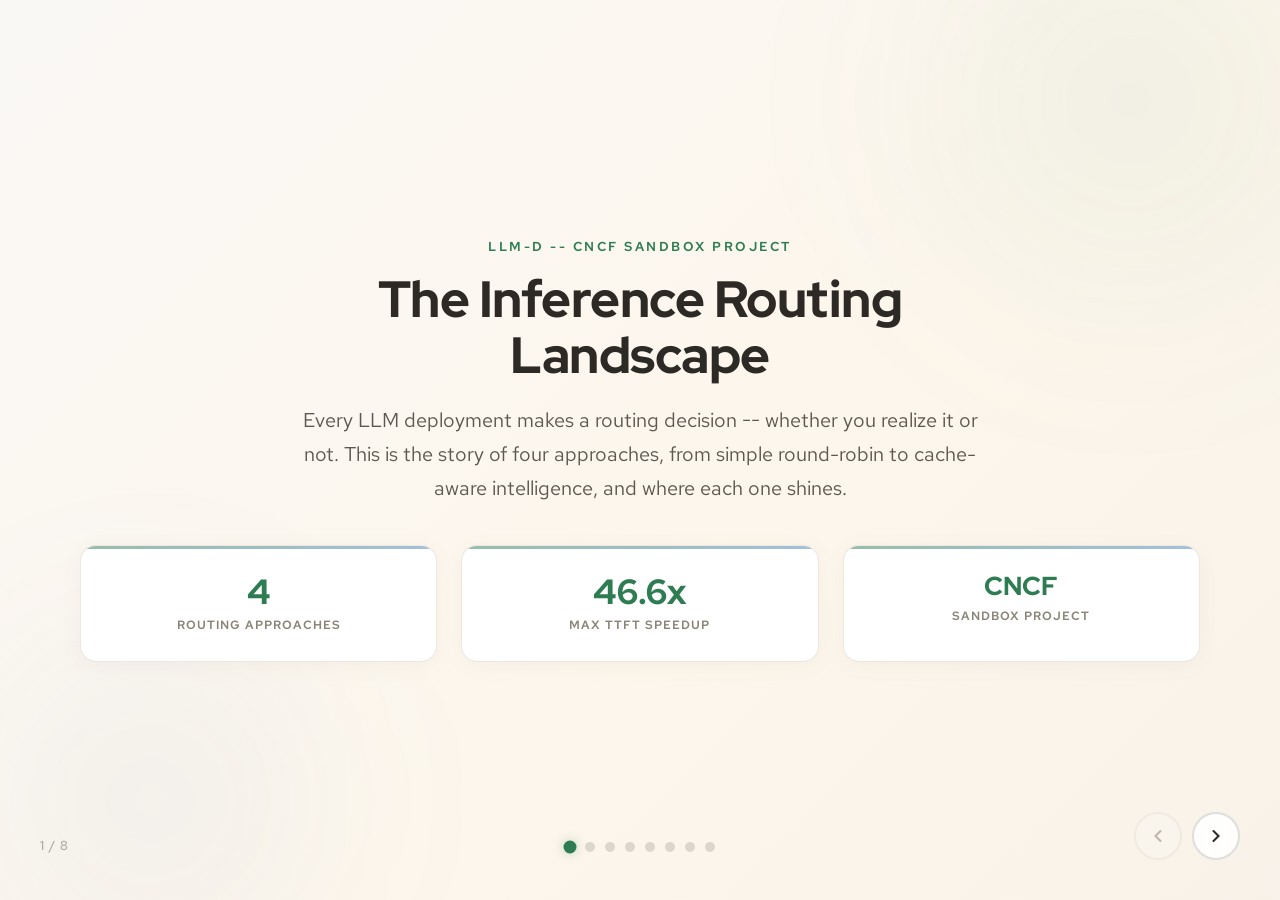
==== commit 13592039: "Fix legend overlap on slide 4, rename chapters to slides" ====
--- a/index.html
+++ b/index.html
@@ -409,13 +409,14 @@
   width: 100%; height: 100%;
 }
 .canvas-legend {
-  position: absolute; bottom: 16px; left: 50%;
+  position: absolute; top: 16px; left: 50%;
   transform: translateX(-50%);
   display: flex; gap: 24px;
   background: rgba(255,255,255,0.92);
   backdrop-filter: blur(8px);
   padding: 8px 20px; border-radius: 20px;
   border: 1px solid rgba(232,226,217,0.6);
+  z-index: 5;
 }
 .legend-item {
   display: flex; align-items: center; gap: 8px;
@@ -720,7 +721,7 @@
 <!-- ===== SLIDE 2: THE FOUR APPROACHES ===== -->
 <div class="slide" id="slide-1">
 <div class="slide-inner">
-  <div class="anim-in anim-d1 slide-tagline">Chapter One</div>
+  <div class="anim-in anim-d1 slide-tagline">Slide 1</div>
   <h2 class="anim-in anim-d2 slide-title" style="font-size:clamp(1.6rem,3vw,2.4rem);">The Routing Approaches</h2>
   <p class="anim-in anim-d3 slide-subtitle" style="margin-bottom:12px;">
     The runtime (vLLM, SGLang) is an orthogonal choice. The difference is how requests find their way to pods.
@@ -753,7 +754,7 @@
 <!-- ===== SLIDE 3: ROUTING FLOW ANIMATION ===== -->
 <div class="slide" id="slide-2">
 <div class="slide-inner">
-  <div class="anim-in anim-d1 slide-tagline">Chapter Two</div>
+  <div class="anim-in anim-d1 slide-tagline">Slide 2</div>
   <h2 class="anim-in anim-d2 slide-title" style="font-size:clamp(1.6rem,3vw,2.4rem);">How Requests Flow</h2>
   <p class="anim-in anim-d3 slide-subtitle">
     Watch three request flows side by side. Round-robin scatters requests randomly.
@@ -768,7 +769,7 @@
 <!-- ===== SLIDE 4: THREE DEPLOYMENT STACKS ===== -->
 <div class="slide" id="slide-3">
 <div class="slide-inner">
-  <div class="anim-in anim-d1 slide-tagline">Chapter Three</div>
+  <div class="anim-in anim-d1 slide-tagline">Slide 3</div>
   <h2 class="anim-in anim-d2 slide-title" style="font-size:clamp(1.6rem,3vw,2.4rem);">Three Deployment Stacks</h2>
   <p class="anim-in anim-d3 slide-subtitle" style="margin-bottom:4px;">
     Each stack builds on the one before it. The Cache-Aware stack adds llm-d's EPP on top of KServe.
@@ -827,7 +828,7 @@
 <!-- ===== SLIDE 5: PERFORMANCE CHART ===== -->
 <div class="slide" id="slide-4">
 <div class="slide-inner">
-  <div class="anim-in anim-d1 slide-tagline">Chapter Four</div>
+  <div class="anim-in anim-d1 slide-tagline">Slide 4</div>
   <h2 class="anim-in anim-d2 slide-title" style="font-size:clamp(1.6rem,3vw,2.4rem);">The Performance Gap</h2>
   <p class="anim-in anim-d3 slide-subtitle">
     TTFT measured on H200 GPUs with Llama 3.1 70B. Same runtime (vLLM) -- only the routing changes.
@@ -849,7 +850,7 @@
 <!-- ===== SLIDE 6: SCENARIO COMPARISON ===== -->
 <div class="slide" id="slide-5">
 <div class="slide-inner">
-  <div class="anim-in anim-d1 slide-tagline">Chapter Five</div>
+  <div class="anim-in anim-d1 slide-tagline">Slide 5</div>
   <h2 class="anim-in anim-d2 slide-title" style="font-size:clamp(1.6rem,3vw,2.4rem);">Which Workload Wins Where?</h2>
   <p class="anim-in anim-d3 slide-subtitle">
     Different workloads favor different routing. Cache-aware routing dominates when prefix overlap is high.
@@ -982,7 +983,7 @@
 <!-- ===== SLIDE 7: THE VERDICT ===== -->
 <div class="slide" id="slide-6">
 <div class="slide-inner">
-  <div class="anim-in anim-d1 slide-tagline">Chapter Six</div>
+  <div class="anim-in anim-d1 slide-tagline">Slide 6</div>
   <h2 class="anim-in anim-d2 slide-title" style="font-size:clamp(1.6rem,3vw,2.4rem);">When Cache-Aware Routing Is Worth It</h2>
   <p class="anim-in anim-d3 slide-subtitle">
     An honest assessment. Cache-aware routing is not always the answer -- here is when it matters and when it does not.
@@ -1038,7 +1039,7 @@
   </div>
   <div class="footer-meta anim-in anim-d5">
     <p>Performance data from llm-d benchmarks -- H200 GPUs, Llama 3.1 70B, vLLM runtime.</p>
-    <p>Author: <strong>Markell Rawls</strong> -- Developer Advocate, Red Hat</p>
+    <p>Author: <strong>Markell Rawls</strong> | AI Evangelist, Red Hat</p>
     <p>
       <a href="https://github.com/llm-d">GitHub</a> &middot;
       <a href="https://www.cncf.io/projects/llm-d/">CNCF</a> &middot;
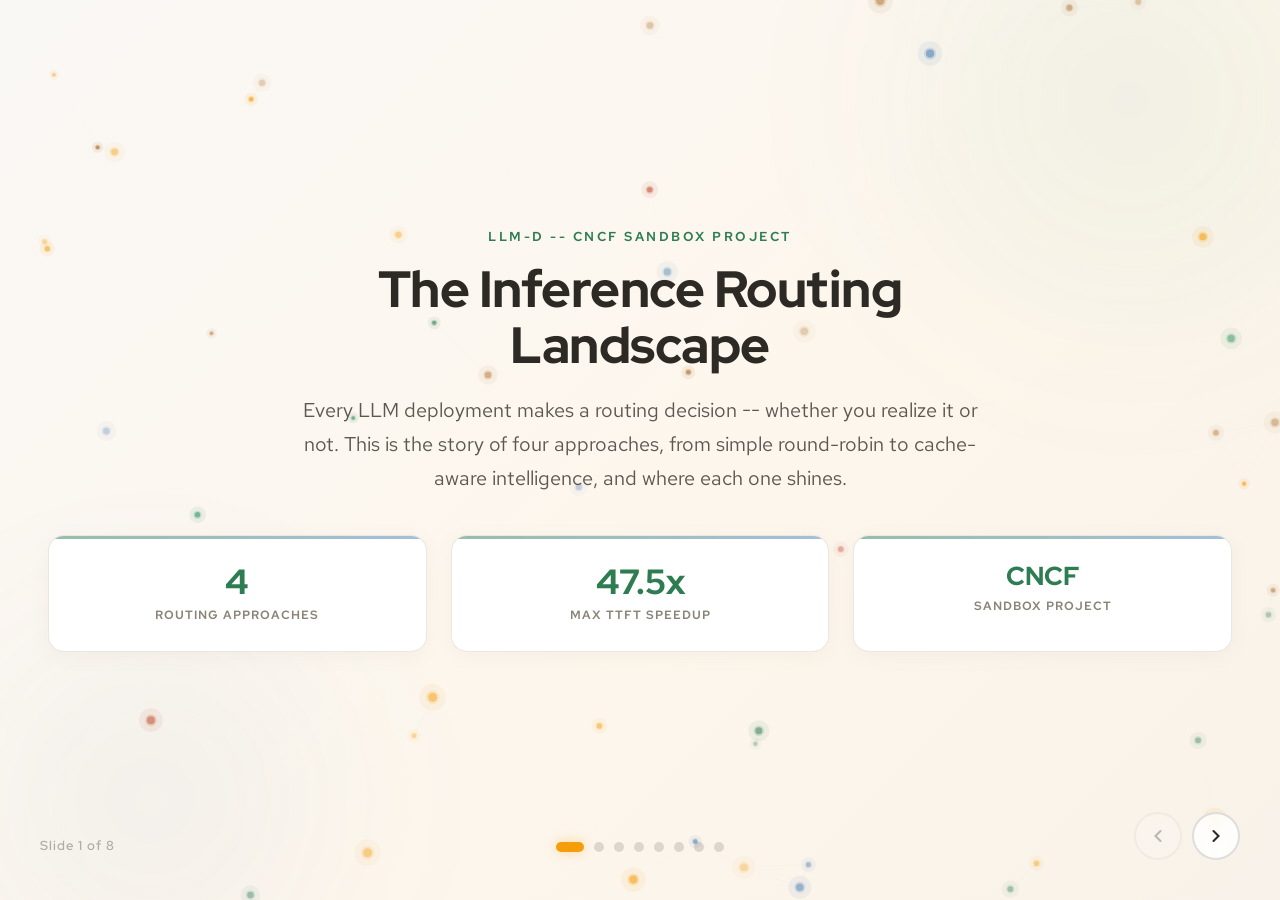
==== commit 5cb7d1a9: "Upgrade to gold-standard particle animations on every slide" ====
--- a/index.html
+++ b/index.html
@@ -71,7 +71,7 @@
    ====================================================================== */
 .slides-viewport {
   position: relative; z-index: 1;
-  width: 100%; height: 100vh;
+  width: 100%; height: 100vh; height: 100dvh;
   overflow: hidden;
 }
 .slides-track {
@@ -82,12 +82,13 @@
 }
 .slide {
   flex: 0 0 100%;
+  min-width: 100%;
   width: 100%;
-  height: 100vh;
+  height: 100vh; height: 100dvh;
   display: flex;
   align-items: center;
   justify-content: center;
-  padding: 60px 80px;
+  padding: 80px 48px 100px;
   position: relative;
   overflow: hidden;
 }
@@ -96,6 +97,17 @@
   width: 100%;
   position: relative;
   z-index: 2;
+}
+
+/* ======================================================================
+   BACKGROUND PARTICLE CANVAS (per-slide)
+   ====================================================================== */
+.slide-bg-canvas {
+  position: absolute;
+  top: 0; left: 0;
+  width: 100%; height: 100%;
+  z-index: 0;
+  pointer-events: none;
 }
 
 /* ======================================================================
@@ -144,7 +156,7 @@
 /* Dots */
 .nav-dots {
   position: fixed; bottom: 48px; left: 50%; transform: translateX(-50%);
-  z-index: 100; display: flex; gap: 10px;
+  z-index: 100; display: flex; gap: 10px; align-items: center;
 }
 .nav-dot {
   width: 10px; height: 10px; border-radius: 50%;
@@ -153,9 +165,10 @@
   transition: all 0.35s ease;
 }
 .nav-dot.active {
-  background: #2e7d52;
-  transform: scale(1.3);
-  box-shadow: 0 0 8px rgba(46,125,82,0.3);
+  width: 28px;
+  border-radius: 5px;
+  background: #f59e0b;
+  box-shadow: 0 0 12px rgba(245,158,11,0.35);
 }
 .nav-dot:hover:not(.active) {
   background: rgba(45,42,38,0.35);
@@ -272,7 +285,7 @@
 }
 
 /* ======================================================================
-   APPROACH CARDS (Slide 2 & 3)
+   APPROACH CARDS (Slide 2)
    ====================================================================== */
 .approach-grid {
   display: grid;
@@ -394,7 +407,7 @@
 }
 
 /* ======================================================================
-   CANVAS CONTAINER (Slide 5)
+   CANVAS CONTAINER (Slide 5 -- Performance Chart)
    ====================================================================== */
 .canvas-container {
   position: relative;
@@ -433,6 +446,7 @@
   padding: 12px 20px; text-align: center;
   opacity: 0; transform: translateY(10px);
   transition: all 0.6s ease 1.8s;
+  z-index: 5;
 }
 .perf-annotation-box.visible { opacity: 1; transform: translateY(0); }
 .perf-annotation-val {
@@ -444,52 +458,19 @@
   color: #5c5850; letter-spacing: 0.3px;
 }
 
-/* ======================================================================
-   COMPARISON TABLE (Slide 5)
-   ====================================================================== */
-.comparison-table {
-  width: 100%; border-collapse: collapse;
-  margin-top: 24px;
-  background: #ffffff;
-  border-radius: 16px;
-  overflow: hidden;
-  box-shadow: 0 4px 16px rgba(139,119,90,0.06);
-}
-.comparison-table th, .comparison-table td {
-  padding: 14px 18px;
-  text-align: center;
-  border-bottom: 1px solid rgba(232,226,217,0.6);
-  font-size: 13px;
-}
-.comparison-table th {
-  background: #faf8f5;
-  font-family: 'Red Hat Display', sans-serif;
-  font-weight: 700; font-size: 12px;
-  letter-spacing: 0.5px;
-  text-transform: uppercase;
-  color: #5c5850;
-}
-.comparison-table th:first-child { text-align: left; }
-.comparison-table td:first-child {
-  text-align: left; font-weight: 600;
-  color: #2d2a26;
-}
-.comparison-table tbody tr {
-  opacity: 0; transform: translateX(-20px);
-  transition: opacity 0.4s ease, transform 0.4s ease, background 0.2s ease;
-}
-.slide.active .comparison-table tbody tr { opacity: 1; transform: translateX(0); }
-.comparison-table tbody tr:hover { background: rgba(46,125,82,0.03); }
-.tbl-badge {
-  display: inline-block;
-  padding: 3px 10px; border-radius: 12px;
-  font-size: 11px; font-weight: 700;
-}
-.tbl-badge--green { background: rgba(46,125,82,0.1); color: #2e7d52; }
-.tbl-badge--red { background: rgba(196,87,58,0.08); color: #c4573a; }
-.tbl-badge--blue { background: rgba(74,127,181,0.08); color: #4a7fb5; }
-.tbl-check { color: #2e7d52; font-weight: 700; }
-.tbl-cross { color: #c4573a; font-weight: 700; }
+/* Performance chart particle canvas overlay */
+.perf-particle-canvas {
+  position: absolute;
+  top: 0; left: 0;
+  width: 100%; height: 100%;
+  z-index: 1;
+  pointer-events: none;
+}
+.perf-chart-canvas {
+  position: relative;
+  z-index: 2;
+  width: 100%; height: 100%;
+}
 
 /* ======================================================================
    VERDICT COLUMNS (Slide 7)
@@ -578,7 +559,6 @@
   transition: width 1s cubic-bezier(0.4,0,0.2,1);
   width: 0;
 }
-.slide.active .scenario-bar-fill { /* width set inline */ }
 .scenario-bar-val {
   font-size: 11px; font-weight: 700;
   min-width: 28px; text-align: right;
@@ -659,7 +639,7 @@
    RESPONSIVE
    ====================================================================== */
 @media (max-width: 1024px) {
-  .slide { padding: 40px 32px; }
+  .slide { padding: 50px 32px 80px; }
   .approach-grid { grid-template-columns: repeat(2, 1fr); }
   .arch-row { grid-template-columns: 1fr; }
   .two-col { grid-template-columns: 1fr; }
@@ -667,7 +647,7 @@
   .scenario-grid { grid-template-columns: 1fr; }
 }
 @media (max-width: 768px) {
-  .slide { padding: 30px 20px; }
+  .slide { padding: 30px 20px 60px; }
   .stats-row { flex-direction: column; }
   .approach-grid { grid-template-columns: 1fr; }
   .nav-arrows { bottom: 20px; right: 20px; }
@@ -691,6 +671,7 @@
 
 <!-- ===== SLIDE 1: TITLE ===== -->
 <div class="slide" id="slide-0">
+<canvas class="slide-bg-canvas" id="bgCanvas0"></canvas>
 <div class="slide-inner" style="text-align:center;">
   <div class="anim-in anim-d1 slide-tagline">llm-d -- CNCF Sandbox Project</div>
   <h1 class="anim-in anim-d2 slide-title" style="max-width:900px;margin:0 auto 20px;">
@@ -720,6 +701,7 @@
 
 <!-- ===== SLIDE 2: THE FOUR APPROACHES ===== -->
 <div class="slide" id="slide-1">
+<canvas class="slide-bg-canvas" id="bgCanvas1"></canvas>
 <div class="slide-inner">
   <div class="anim-in anim-d1 slide-tagline">Slide 1</div>
   <h2 class="anim-in anim-d2 slide-title" style="font-size:clamp(1.6rem,3vw,2.4rem);">The Routing Approaches</h2>
@@ -753,6 +735,7 @@
 
 <!-- ===== SLIDE 3: ROUTING FLOW ANIMATION ===== -->
 <div class="slide" id="slide-2">
+<canvas class="slide-bg-canvas" id="bgCanvas2"></canvas>
 <div class="slide-inner">
   <div class="anim-in anim-d1 slide-tagline">Slide 2</div>
   <h2 class="anim-in anim-d2 slide-title" style="font-size:clamp(1.6rem,3vw,2.4rem);">How Requests Flow</h2>
@@ -768,6 +751,7 @@
 
 <!-- ===== SLIDE 4: THREE DEPLOYMENT STACKS ===== -->
 <div class="slide" id="slide-3">
+<canvas class="slide-bg-canvas" id="bgCanvas3"></canvas>
 <div class="slide-inner">
   <div class="anim-in anim-d1 slide-tagline">Slide 3</div>
   <h2 class="anim-in anim-d2 slide-title" style="font-size:clamp(1.6rem,3vw,2.4rem);">Three Deployment Stacks</h2>
@@ -827,6 +811,7 @@
 
 <!-- ===== SLIDE 5: PERFORMANCE CHART ===== -->
 <div class="slide" id="slide-4">
+<canvas class="slide-bg-canvas" id="bgCanvas4"></canvas>
 <div class="slide-inner">
   <div class="anim-in anim-d1 slide-tagline">Slide 4</div>
   <h2 class="anim-in anim-d2 slide-title" style="font-size:clamp(1.6rem,3vw,2.4rem);">The Performance Gap</h2>
@@ -834,7 +819,8 @@
     TTFT measured on H200 GPUs with Llama 3.1 70B. Same runtime (vLLM) -- only the routing changes.
   </p>
   <div class="canvas-container anim-in anim-d4">
-    <canvas id="perfCanvas"></canvas>
+    <canvas class="perf-particle-canvas" id="perfParticleCanvas"></canvas>
+    <canvas class="perf-chart-canvas" id="perfCanvas"></canvas>
     <div class="canvas-legend">
       <div class="legend-item"><span class="legend-dot" style="background:#c4573a;"></span> Basic / Platform</div>
       <div class="legend-item"><span class="legend-dot" style="background:#2e7d52;"></span> Cache-Aware (llm-d)</div>
@@ -849,6 +835,7 @@
 
 <!-- ===== SLIDE 6: SCENARIO COMPARISON ===== -->
 <div class="slide" id="slide-5">
+<canvas class="slide-bg-canvas" id="bgCanvas5"></canvas>
 <div class="slide-inner">
   <div class="anim-in anim-d1 slide-tagline">Slide 5</div>
   <h2 class="anim-in anim-d2 slide-title" style="font-size:clamp(1.6rem,3vw,2.4rem);">Which Workload Wins Where?</h2>
@@ -982,6 +969,7 @@
 
 <!-- ===== SLIDE 7: THE VERDICT ===== -->
 <div class="slide" id="slide-6">
+<canvas class="slide-bg-canvas" id="bgCanvas6"></canvas>
 <div class="slide-inner">
   <div class="anim-in anim-d1 slide-tagline">Slide 6</div>
   <h2 class="anim-in anim-d2 slide-title" style="font-size:clamp(1.6rem,3vw,2.4rem);">When Cache-Aware Routing Is Worth It</h2>
@@ -1015,6 +1003,7 @@
 
 <!-- ===== SLIDE 8: CTA ===== -->
 <div class="slide" id="slide-7">
+<canvas class="slide-bg-canvas" id="bgCanvas7"></canvas>
 <div class="slide-inner" style="text-align:center;">
   <div class="anim-in anim-d1 slide-tagline">Get Started</div>
   <h2 class="anim-in anim-d2 slide-title" style="max-width:800px;margin:0 auto 20px;">
@@ -1072,7 +1061,335 @@
 (function() {
   'use strict';
 
-  // ======== SLIDE NAVIGATION ========
+  /* ==================================================================
+     BACKGROUND PARTICLE CANVAS SYSTEM
+     Each slide gets its own full-screen particle canvas running
+     independently via requestAnimationFrame. This creates the
+     cinematic floating-particle-network effect behind all content.
+     ================================================================== */
+
+  // Per-slide particle canvas configuration
+  // Each canvas has unique particle counts and color palettes
+  var bgCanvasConfigs = [
+    // Slide 1 (hero): mix of all theme colors -- celebration of all approaches
+    {
+      canvasId: 'bgCanvas0',
+      particleCount: 55,
+      particleColors: [
+        'rgba(46,125,82,1)', 'rgba(74,127,181,1)', 'rgba(245,158,11,1)',
+        'rgba(196,87,58,1)', 'rgba(61,154,106,1)', 'rgba(181,121,58,1)'
+      ]
+    },
+    // Slide 2 (approaches): reds, ambers, blues, greens matching the 4 approach card colors
+    {
+      canvasId: 'bgCanvas1',
+      particleCount: 50,
+      particleColors: [
+        'rgba(196,87,58,1)', 'rgba(181,121,58,1)',
+        'rgba(74,127,181,1)', 'rgba(46,125,82,1)'
+      ]
+    },
+    // Slide 3 (routing flow): greens and blues -- network/flow feel
+    {
+      canvasId: 'bgCanvas2',
+      particleCount: 45,
+      particleColors: [
+        'rgba(46,125,82,1)', 'rgba(61,154,106,1)',
+        'rgba(74,127,181,1)', 'rgba(100,160,210,1)'
+      ]
+    },
+    // Slide 4 (deployment stacks): coral, blue, green matching the 3 stacks
+    {
+      canvasId: 'bgCanvas3',
+      particleCount: 48,
+      particleColors: [
+        'rgba(196,87,58,1)', 'rgba(74,127,181,1)',
+        'rgba(46,125,82,1)', 'rgba(181,121,58,1)'
+      ]
+    },
+    // Slide 5 (performance chart): coral and green -- matching chart line colors
+    {
+      canvasId: 'bgCanvas4',
+      particleCount: 42,
+      particleColors: [
+        'rgba(196,87,58,1)', 'rgba(220,110,75,1)',
+        'rgba(46,125,82,1)', 'rgba(61,154,106,1)'
+      ]
+    },
+    // Slide 6 (scenarios): amber and green -- warm competitive feel
+    {
+      canvasId: 'bgCanvas5',
+      particleCount: 52,
+      particleColors: [
+        'rgba(245,158,11,1)', 'rgba(217,139,10,1)',
+        'rgba(46,125,82,1)', 'rgba(61,154,106,1)'
+      ]
+    },
+    // Slide 7 (verdict): green and coral -- the yes/no duality
+    {
+      canvasId: 'bgCanvas6',
+      particleCount: 46,
+      particleColors: [
+        'rgba(46,125,82,1)', 'rgba(61,154,106,1)',
+        'rgba(196,87,58,1)', 'rgba(220,110,75,1)'
+      ]
+    },
+    // Slide 8 (CTA): all colors -- celebration / call-to-action energy
+    {
+      canvasId: 'bgCanvas7',
+      particleCount: 65,
+      particleColors: [
+        'rgba(46,125,82,1)', 'rgba(74,127,181,1)', 'rgba(245,158,11,1)',
+        'rgba(196,87,58,1)', 'rgba(61,154,106,1)', 'rgba(181,121,58,1)',
+        'rgba(100,160,210,1)', 'rgba(220,110,75,1)'
+      ]
+    }
+  ];
+
+  // Store all background particle canvas animation state
+  var bgCanvasParticles = [];
+  var bgCanvasFrameIds = [];
+
+  // Initialize a single background particle canvas
+  // Each canvas renders floating particles with triple-layer glow and connection lines
+  function initBackgroundParticleCanvas(config) {
+    var canvas = document.getElementById(config.canvasId);
+    if (!canvas) return;
+    var ctx = canvas.getContext('2d');
+    var dpr = window.devicePixelRatio || 1;
+    var animFrameId = null;
+
+    function resizeParticleCanvas() {
+      var w = canvas.offsetWidth;
+      var h = canvas.offsetHeight;
+      canvas.width = w * dpr;
+      canvas.height = h * dpr;
+      ctx.setTransform(1, 0, 0, 1, 0, 0);
+      ctx.scale(dpr, dpr);
+    }
+    resizeParticleCanvas();
+
+    // Create particle array for this canvas
+    var particleArray = [];
+    var canvasWidth = canvas.offsetWidth;
+    var canvasHeight = canvas.offsetHeight;
+    var particleColorArray = config.particleColors;
+    var particleTotal = config.particleCount;
+
+    for (var i = 0; i < particleTotal; i++) {
+      particleArray.push({
+        x: Math.random() * canvasWidth,
+        y: Math.random() * canvasHeight,
+        vx: (Math.random() - 0.5) * 0.15,
+        vy: (Math.random() - 0.5) * 0.15,
+        size: Math.random() * 3 + 1.5,
+        color: particleColorArray[Math.floor(Math.random() * particleColorArray.length)],
+        alpha: Math.random() * 0.4 + 0.3,
+        pulseSpeed: Math.random() * 0.004 + 0.004,
+        pulseOffset: Math.random() * Math.PI * 2
+      });
+    }
+
+    var particleFrame = 0;
+
+    // The main particle canvas draw loop -- runs continuously via requestAnimationFrame
+    function drawBackgroundParticles() {
+      particleFrame++;
+      var W = canvas.offsetWidth;
+      var H = canvas.offsetHeight;
+      ctx.clearRect(0, 0, W, H);
+
+      // Draw connection lines between nearby particles
+      // This creates the floating network/constellation effect
+      for (var i = 0; i < particleArray.length; i++) {
+        for (var j = i + 1; j < particleArray.length; j++) {
+          var dx = particleArray[i].x - particleArray[j].x;
+          var dy = particleArray[i].y - particleArray[j].y;
+          var dist = Math.sqrt(dx * dx + dy * dy);
+          if (dist < 120) {
+            var lineAlpha = 0.06 * (1 - dist / 120);
+            ctx.beginPath();
+            ctx.moveTo(particleArray[i].x, particleArray[i].y);
+            ctx.lineTo(particleArray[j].x, particleArray[j].y);
+            ctx.strokeStyle = 'rgba(45,42,38,' + lineAlpha + ')';
+            ctx.lineWidth = 0.5;
+            ctx.stroke();
+          }
+        }
+      }
+
+      // Draw each particle with triple-layered glow rendering
+      for (var k = 0; k < particleArray.length; k++) {
+        var particle = particleArray[k];
+
+        // Update particle position -- slow cinematic drift
+        particle.x += particle.vx;
+        particle.y += particle.vy;
+
+        // Bounce particles off canvas edges
+        if (particle.x < 0 || particle.x > W) particle.vx *= -1;
+        if (particle.y < 0 || particle.y > H) particle.vy *= -1;
+
+        // Slow pulsing alpha for cinematic breathing effect
+        var pulse = Math.sin(particleFrame * particle.pulseSpeed + particle.pulseOffset) * 0.15 + 0.85;
+        var currentAlpha = particle.alpha * pulse;
+
+        // LAYER 1: Outer glow -- large, soft, low alpha
+        // particle.size * 3 radius, alpha * 0.15
+        ctx.beginPath();
+        ctx.arc(particle.x, particle.y, particle.size * 3, 0, Math.PI * 2);
+        ctx.fillStyle = particle.color.replace('1)', (currentAlpha * 0.15) + ')');
+        ctx.fill();
+
+        // LAYER 2: Middle glow -- medium size, medium alpha
+        // particle.size * 1.5 radius, alpha * 0.35
+        ctx.beginPath();
+        ctx.arc(particle.x, particle.y, particle.size * 1.5, 0, Math.PI * 2);
+        ctx.fillStyle = particle.color.replace('1)', (currentAlpha * 0.35) + ')');
+        ctx.fill();
+
+        // LAYER 3: Bright core -- original size, full alpha
+        ctx.beginPath();
+        ctx.arc(particle.x, particle.y, particle.size, 0, Math.PI * 2);
+        ctx.fillStyle = particle.color.replace('1)', currentAlpha + ')');
+        ctx.fill();
+      }
+
+      animFrameId = requestAnimationFrame(drawBackgroundParticles);
+    }
+
+    // Start the particle canvas animation loop
+    animFrameId = requestAnimationFrame(drawBackgroundParticles);
+
+    // Store references for resize handling
+    bgCanvasParticles.push({
+      canvas: canvas,
+      ctx: ctx,
+      particles: particleArray,
+      resize: resizeParticleCanvas,
+      frameId: animFrameId,
+      config: config
+    });
+  }
+
+  // Initialize ALL 8 background particle canvases
+  // Each runs its own independent requestAnimationFrame loop
+  for (var bgIdx = 0; bgIdx < bgCanvasConfigs.length; bgIdx++) {
+    initBackgroundParticleCanvas(bgCanvasConfigs[bgIdx]);
+  }
+
+
+  /* ==================================================================
+     PERFORMANCE CHART PARTICLE CANVAS (Slide 5)
+     Additional floating particles behind the chart for extra depth
+     ================================================================== */
+
+  function initPerfParticleCanvas() {
+    var perfParticleCanvas = document.getElementById('perfParticleCanvas');
+    if (!perfParticleCanvas) return;
+    var perfParticleCtx = perfParticleCanvas.getContext('2d');
+    var perfDpr = window.devicePixelRatio || 1;
+
+    function resizePerfParticleCanvas() {
+      var pw = perfParticleCanvas.offsetWidth;
+      var ph = perfParticleCanvas.offsetHeight;
+      perfParticleCanvas.width = pw * perfDpr;
+      perfParticleCanvas.height = ph * perfDpr;
+      perfParticleCtx.setTransform(1, 0, 0, 1, 0, 0);
+      perfParticleCtx.scale(perfDpr, perfDpr);
+    }
+    resizePerfParticleCanvas();
+
+    // Create particles specifically for the performance chart background
+    var perfParticles = [];
+    var perfParticleCount = 30;
+    var perfParticleColors = [
+      'rgba(196,87,58,1)', 'rgba(46,125,82,1)',
+      'rgba(220,110,75,1)', 'rgba(61,154,106,1)'
+    ];
+
+    for (var pi = 0; pi < perfParticleCount; pi++) {
+      perfParticles.push({
+        x: Math.random() * perfParticleCanvas.offsetWidth,
+        y: Math.random() * perfParticleCanvas.offsetHeight,
+        vx: (Math.random() - 0.5) * 0.12,
+        vy: (Math.random() - 0.5) * 0.12,
+        size: Math.random() * 2.5 + 1,
+        color: perfParticleColors[Math.floor(Math.random() * perfParticleColors.length)],
+        alpha: Math.random() * 0.25 + 0.15,
+        pulseSpeed: Math.random() * 0.005 + 0.003,
+        pulseOffset: Math.random() * Math.PI * 2
+      });
+    }
+
+    var perfParticleFrame = 0;
+
+    function drawPerfParticles() {
+      perfParticleFrame++;
+      var PW = perfParticleCanvas.offsetWidth;
+      var PH = perfParticleCanvas.offsetHeight;
+      perfParticleCtx.clearRect(0, 0, PW, PH);
+
+      // Connection lines between performance chart background particles
+      for (var ci = 0; ci < perfParticles.length; ci++) {
+        for (var cj = ci + 1; cj < perfParticles.length; cj++) {
+          var cdx = perfParticles[ci].x - perfParticles[cj].x;
+          var cdy = perfParticles[ci].y - perfParticles[cj].y;
+          var cdist = Math.sqrt(cdx * cdx + cdy * cdy);
+          if (cdist < 100) {
+            perfParticleCtx.beginPath();
+            perfParticleCtx.moveTo(perfParticles[ci].x, perfParticles[ci].y);
+            perfParticleCtx.lineTo(perfParticles[cj].x, perfParticles[cj].y);
+            perfParticleCtx.strokeStyle = 'rgba(45,42,38,' + (0.04 * (1 - cdist / 100)) + ')';
+            perfParticleCtx.lineWidth = 0.4;
+            perfParticleCtx.stroke();
+          }
+        }
+      }
+
+      // Draw each performance chart particle with triple glow
+      for (var pk = 0; pk < perfParticles.length; pk++) {
+        var pp = perfParticles[pk];
+        pp.x += pp.vx;
+        pp.y += pp.vy;
+        if (pp.x < 0 || pp.x > PW) pp.vx *= -1;
+        if (pp.y < 0 || pp.y > PH) pp.vy *= -1;
+
+        var ppPulse = Math.sin(perfParticleFrame * pp.pulseSpeed + pp.pulseOffset) * 0.15 + 0.85;
+        var ppAlpha = pp.alpha * ppPulse;
+
+        // Outer glow for perf chart particle
+        perfParticleCtx.beginPath();
+        perfParticleCtx.arc(pp.x, pp.y, pp.size * 3, 0, Math.PI * 2);
+        perfParticleCtx.fillStyle = pp.color.replace('1)', (ppAlpha * 0.12) + ')');
+        perfParticleCtx.fill();
+
+        // Middle glow for perf chart particle
+        perfParticleCtx.beginPath();
+        perfParticleCtx.arc(pp.x, pp.y, pp.size * 1.5, 0, Math.PI * 2);
+        perfParticleCtx.fillStyle = pp.color.replace('1)', (ppAlpha * 0.3) + ')');
+        perfParticleCtx.fill();
+
+        // Bright core for perf chart particle
+        perfParticleCtx.beginPath();
+        perfParticleCtx.arc(pp.x, pp.y, pp.size, 0, Math.PI * 2);
+        perfParticleCtx.fillStyle = pp.color.replace('1)', ppAlpha + ')');
+        perfParticleCtx.fill();
+      }
+
+      requestAnimationFrame(drawPerfParticles);
+    }
+
+    requestAnimationFrame(drawPerfParticles);
+  }
+
+  // Start the performance chart particle canvas
+  initPerfParticleCanvas();
+
+
+  /* ==================================================================
+     SLIDE NAVIGATION
+     ================================================================== */
   var track = document.getElementById('slidesTrack');
   var slides = document.querySelectorAll('.slide');
   var totalSlides = slides.length;
@@ -1085,7 +1402,7 @@
   var progressBar = document.getElementById('progressBar');
   var counter = document.getElementById('slideCounter');
 
-  // Build dots
+  // Build navigation dots
   for (var i = 0; i < totalSlides; i++) {
     var dot = document.createElement('button');
     dot.className = 'nav-dot' + (i === 0 ? ' active' : '');
@@ -1104,21 +1421,21 @@
     currentSlide = idx;
     track.style.transform = 'translateX(-' + (currentSlide * 100) + '%)';
 
-    // Update dots
+    // Update dots -- active dot gets amber pill style
     var dots = dotsContainer.querySelectorAll('.nav-dot');
     for (var j = 0; j < dots.length; j++) {
       dots[j].classList.toggle('active', j === currentSlide);
     }
 
-    // Update buttons
+    // Update arrow buttons
     prevBtn.disabled = currentSlide === 0;
     nextBtn.disabled = currentSlide === totalSlides - 1;
 
-    // Update progress
+    // Update progress bar
     progressBar.style.width = ((currentSlide / (totalSlides - 1)) * 100) + '%';
 
-    // Update counter
-    counter.textContent = (currentSlide + 1) + ' / ' + totalSlides;
+    // Update slide counter -- "Slide X of 8" format
+    counter.textContent = 'Slide ' + (currentSlide + 1) + ' of ' + totalSlides;
 
     // Activate new slide after transition
     setTimeout(function() {
@@ -1136,7 +1453,7 @@
     if (dot) goToSlide(parseInt(dot.getAttribute('data-slide')));
   });
 
-  // Keyboard
+  // Keyboard navigation
   document.addEventListener('keydown', function(e) {
     if (e.key === 'ArrowRight' || e.key === 'ArrowDown' || e.key === ' ') {
       e.preventDefault();
@@ -1156,11 +1473,14 @@
     else if (clickX < 0.35) goToSlide(currentSlide - 1);
   });
 
-  // Initialize
+  // Initialize first slide
   goToSlide(0);
   slides[0].classList.add('active');
 
-  // ======== STAT COUNTER ANIMATION ========
+
+  /* ==================================================================
+     STAT COUNTER ANIMATION
+     ================================================================== */
   function animateValue(el, end, duration, suffix) {
     suffix = suffix || '';
     var startTime = null;
@@ -1176,7 +1496,10 @@
     requestAnimationFrame(step);
   }
 
-  // ======== SCENARIO BAR ANIMATION ========
+
+  /* ==================================================================
+     SCENARIO BAR ANIMATION
+     ================================================================== */
   function animateScenarioBars() {
     var bars = document.querySelectorAll('#slide-5 .scenario-bar-fill');
     bars.forEach(function(bar) {
@@ -1185,14 +1508,17 @@
     });
   }
 
-  // ======== ON SLIDE ENTER ========
+
+  /* ==================================================================
+     ON SLIDE ENTER -- trigger slide-specific animations
+     ================================================================== */
   var slideInited = {};
   function onSlideEnter(idx) {
     if (slideInited[idx]) return;
     slideInited[idx] = true;
 
     if (idx === 0) {
-      // Animate stat counters
+      // Animate stat counter values
       var statEls = slides[0].querySelectorAll('.stat-value[data-count]');
       statEls.forEach(function(el) {
         var count = parseFloat(el.getAttribute('data-count'));
@@ -1202,24 +1528,29 @@
     }
 
     if (idx === 2) {
-      // Start routing canvas animation
-      setTimeout(startRoutingAnimation, 400);
+      // Start the routing flow canvas animation with enhanced particles
+      setTimeout(startRoutingCanvasAnimation, 400);
     }
 
     if (idx === 4) {
-      // Draw perf chart
-      setTimeout(drawPerfChart, 300);
+      // Draw the performance chart canvas with glowing data points
+      setTimeout(drawPerformanceChartCanvas, 300);
     }
 
     if (idx === 5) {
-      // Animate scenario bars
+      // Animate scenario comparison bars
       setTimeout(animateScenarioBars, 300);
     }
   }
 
-  // ======== ROUTING FLOW CANVAS (Slide 3) ========
-  var routingAnimId = null;
-  function startRoutingAnimation() {
+
+  /* ==================================================================
+     ROUTING FLOW CANVAS (Slide 3) -- Enhanced with more particles,
+     trails, and glow effects for cinematic routing visualization
+     ================================================================== */
+  var routingCanvasAnimId = null;
+
+  function startRoutingCanvasAnimation() {
     var canvas = document.getElementById('routingCanvas');
     if (!canvas) return;
     var ctx = canvas.getContext('2d');
@@ -1231,34 +1562,56 @@
     var W = rect.width;
     var H = rect.height;
 
-    // Three columns
+    // Three columns for the three routing approaches
     var colW = W / 3;
-    var colors = ['#c4573a', '#4a7fb5', '#2e7d52'];
-    var labels = ['Round-Robin', 'Load-Aware', 'Cache-Aware (llm-d)'];
+    var routingColors = ['#c4573a', '#4a7fb5', '#2e7d52'];
+    var routingLabels = ['Round-Robin', 'Load-Aware', 'Cache-Aware (llm-d)'];
     var podY = H - 60;
     var startY = 50;
 
-    // Pod positions per column
-    var pods = [
+    // Pod positions per column for routing canvas
+    var routingPods = [
       [colW * 0.2, colW * 0.5, colW * 0.8],
       [colW * 1.2, colW * 1.5, colW * 1.8],
       [colW * 2.2, colW * 2.5, colW * 2.8]
     ];
 
-    // Cache state for column 3 (cache-aware)
-    var cacheState = [0.9, 0.4, 0.1]; // Pod 1 has warmest
-
-    // Particles
-    var particles = [];
-    var lastSpawn = 0;
-    var spawnInterval = 1200;
-
-    function spawnParticle(time) {
+    // Cache state for column 3 (cache-aware routing)
+    var routingCacheState = [0.9, 0.4, 0.1];
+
+    // Routing flow particles -- these travel from source to pods
+    var routingFlowParticles = [];
+    var routingLastSpawn = 0;
+    var routingSpawnInterval = 900; // faster spawn for more particle density
+
+    // Background ambient particles for the routing canvas
+    var routingBgParticles = [];
+    var routingBgParticleCount = 35;
+    var routingBgParticleColors = [
+      'rgba(46,125,82,1)', 'rgba(74,127,181,1)',
+      'rgba(196,87,58,1)', 'rgba(181,121,58,1)'
+    ];
+
+    for (var rbi = 0; rbi < routingBgParticleCount; rbi++) {
+      routingBgParticles.push({
+        x: Math.random() * W,
+        y: Math.random() * H,
+        vx: (Math.random() - 0.5) * 0.1,
+        vy: (Math.random() - 0.5) * 0.1,
+        size: Math.random() * 2 + 0.8,
+        color: routingBgParticleColors[Math.floor(Math.random() * routingBgParticleColors.length)],
+        alpha: Math.random() * 0.2 + 0.1,
+        pulseSpeed: Math.random() * 0.005 + 0.003,
+        pulseOffset: Math.random() * Math.PI * 2
+      });
+    }
+
+    function spawnRoutingParticle(time) {
       for (var c = 0; c < 3; c++) {
         var targetPod;
         if (c === 0) {
-          // Round-robin: rotate
-          targetPod = Math.floor((time / spawnInterval)) % 3;
+          // Round-robin: rotate through pods
+          targetPod = Math.floor((time / routingSpawnInterval)) % 3;
         } else if (c === 1) {
           // Load-aware: random but biased toward least loaded
           targetPod = Math.random() < 0.5 ? 0 : (Math.random() < 0.6 ? 1 : 2);
@@ -1266,26 +1619,77 @@
           // Cache-aware: always go to pod with warmest cache
           targetPod = 0;
         }
-        particles.push({
+        routingFlowParticles.push({
           col: c,
           pod: targetPod,
           x: colW * c + colW / 2,
           y: startY,
-          targetX: pods[c][targetPod],
+          targetX: routingPods[c][targetPod],
           targetY: podY - 15,
           progress: 0,
-          color: colors[c],
-          born: time
+          color: routingColors[c],
+          born: time,
+          trail: [] // store trail positions for glowing trail effect
         });
       }
     }
 
-    var startTime = 0;
-    function draw(timestamp) {
-      if (!startTime) startTime = timestamp;
-      var elapsed = timestamp - startTime;
+    var routingStartTime = 0;
+    var routingFrame = 0;
+
+    function drawRoutingCanvas(timestamp) {
+      if (!routingStartTime) routingStartTime = timestamp;
+      var elapsed = timestamp - routingStartTime;
+      routingFrame++;
 
       ctx.clearRect(0, 0, W, H);
+
+      // Draw ambient background particles first (behind everything)
+      for (var rbi2 = 0; rbi2 < routingBgParticles.length; rbi2++) {
+        var rbp = routingBgParticles[rbi2];
+        rbp.x += rbp.vx;
+        rbp.y += rbp.vy;
+        if (rbp.x < 0 || rbp.x > W) rbp.vx *= -1;
+        if (rbp.y < 0 || rbp.y > H) rbp.vy *= -1;
+
+        var rbPulse = Math.sin(routingFrame * rbp.pulseSpeed + rbp.pulseOffset) * 0.15 + 0.85;
+        var rbAlpha = rbp.alpha * rbPulse;
+
+        // Outer glow for routing background particle
+        ctx.beginPath();
+        ctx.arc(rbp.x, rbp.y, rbp.size * 3, 0, Math.PI * 2);
+        ctx.fillStyle = rbp.color.replace('1)', (rbAlpha * 0.12) + ')');
+        ctx.fill();
+
+        // Middle glow for routing background particle
+        ctx.beginPath();
+        ctx.arc(rbp.x, rbp.y, rbp.size * 1.5, 0, Math.PI * 2);
+        ctx.fillStyle = rbp.color.replace('1)', (rbAlpha * 0.3) + ')');
+        ctx.fill();
+
+        // Core for routing background particle
+        ctx.beginPath();
+        ctx.arc(rbp.x, rbp.y, rbp.size, 0, Math.PI * 2);
+        ctx.fillStyle = rbp.color.replace('1)', rbAlpha + ')');
+        ctx.fill();
+      }
+
+      // Connection lines between routing background particles
+      for (var rci = 0; rci < routingBgParticles.length; rci++) {
+        for (var rcj = rci + 1; rcj < routingBgParticles.length; rcj++) {
+          var rcdx = routingBgParticles[rci].x - routingBgParticles[rcj].x;
+          var rcdy = routingBgParticles[rci].y - routingBgParticles[rcj].y;
+          var rcdist = Math.sqrt(rcdx * rcdx + rcdy * rcdy);
+          if (rcdist < 100) {
+            ctx.beginPath();
+            ctx.moveTo(routingBgParticles[rci].x, routingBgParticles[rci].y);
+            ctx.lineTo(routingBgParticles[rcj].x, routingBgParticles[rcj].y);
+            ctx.strokeStyle = 'rgba(45,42,38,' + (0.03 * (1 - rcdist / 100)) + ')';
+            ctx.lineWidth = 0.4;
+            ctx.stroke();
+          }
+        }
+      }
 
       // Column separators
       ctx.strokeStyle = 'rgba(232,226,217,0.5)';
@@ -1299,27 +1703,27 @@
       ctx.stroke();
       ctx.setLineDash([]);
 
-      // Labels
+      // Column labels
       ctx.font = '600 14px "Red Hat Display", sans-serif';
       ctx.textAlign = 'center';
       for (var c = 0; c < 3; c++) {
-        ctx.fillStyle = colors[c];
-        ctx.fillText(labels[c], colW * c + colW / 2, 30);
+        ctx.fillStyle = routingColors[c];
+        ctx.fillText(routingLabels[c], colW * c + colW / 2, 30);
       }
 
-      // Draw pods
+      // Draw routing pods
       for (var c2 = 0; c2 < 3; c2++) {
         for (var p = 0; p < 3; p++) {
-          var px = pods[c2][p];
+          var px = routingPods[c2][p];
           var pw = colW * 0.22;
           var ph = 32;
 
-          // Pod background
+          // Pod background with cache-state shading
           ctx.fillStyle = c2 === 2
-            ? 'rgba(46,125,82,' + (0.05 + cacheState[p] * 0.15) + ')'
+            ? 'rgba(46,125,82,' + (0.05 + routingCacheState[p] * 0.15) + ')'
             : 'rgba(181,121,58,0.06)';
           ctx.strokeStyle = c2 === 2
-            ? 'rgba(46,125,82,' + (0.15 + cacheState[p] * 0.25) + ')'
+            ? 'rgba(46,125,82,' + (0.15 + routingCacheState[p] * 0.25) + ')'
             : 'rgba(181,121,58,0.2)';
           ctx.lineWidth = 1;
 
@@ -1334,7 +1738,7 @@
           ctx.textAlign = 'center';
           ctx.fillText('Pod ' + (p + 1), px, podY + 3);
 
-          // Cache bar for column 3
+          // Cache fill bar for cache-aware column
           if (c2 === 2) {
             var barW = pw - 8;
             var barH = 4;
@@ -1344,13 +1748,13 @@
             roundRect(ctx, barX, barY, barW, barH, 2);
             ctx.fill();
             ctx.fillStyle = 'rgba(46,125,82,0.5)';
-            roundRect(ctx, barX, barY, barW * cacheState[p], barH, 2);
+            roundRect(ctx, barX, barY, barW * routingCacheState[p], barH, 2);
             ctx.fill();
           }
         }
       }
 
-      // Draw source node
+      // Draw source node boxes
       for (var c3 = 0; c3 < 3; c3++) {
         var sx = colW * c3 + colW / 2;
         ctx.fillStyle = 'rgba(90,88,80,0.06)';
@@ -1366,53 +1770,81 @@
         ctx.fillText('Request', sx, startY + 4);
       }
 
-      // Spawn particles
-      if (elapsed - lastSpawn > spawnInterval) {
-        spawnParticle(elapsed);
-        lastSpawn = elapsed;
+      // Spawn routing flow particles
+      if (elapsed - routingLastSpawn > routingSpawnInterval) {
+        spawnRoutingParticle(elapsed);
+        routingLastSpawn = elapsed;
       }
 
-      // Update and draw particles
-      for (var i = particles.length - 1; i >= 0; i--) {
-        var pt = particles[i];
-        pt.progress += 0.012;
+      // Update and draw routing flow particles with enhanced trails and glow
+      for (var fi = routingFlowParticles.length - 1; fi >= 0; fi--) {
+        var pt = routingFlowParticles[fi];
+        pt.progress += 0.01;
         if (pt.progress > 1) {
-          particles.splice(i, 1);
+          routingFlowParticles.splice(fi, 1);
           continue;
         }
 
-        // Curved path
+        // Curved bezier path from source to pod
         var t = pt.progress;
         var ease = t < 0.5 ? 2 * t * t : -1 + (4 - 2 * t) * t;
-        var midX = (pt.x + pt.targetX) / 2;
-        var midY = (pt.y + pt.targetY) / 2;
         var cx1 = pt.x;
-        var cy1 = pt.y + (midY - pt.y) * 0.5;
+        var cy1 = pt.y + ((pt.y + pt.targetY) / 2 - pt.y) * 0.5;
         var cx2 = pt.targetX;
-        var cy2 = pt.targetY - (pt.targetY - midY) * 0.3;
-
-        // Bezier
+        var cy2 = pt.targetY - (pt.targetY - (pt.y + pt.targetY) / 2) * 0.3;
+
         var bx = Math.pow(1 - ease, 3) * pt.x + 3 * Math.pow(1 - ease, 2) * ease * cx1 + 3 * (1 - ease) * ease * ease * cx2 + Math.pow(ease, 3) * pt.targetX;
         var by = Math.pow(1 - ease, 3) * pt.y + 3 * Math.pow(1 - ease, 2) * ease * cy1 + 3 * (1 - ease) * ease * ease * cy2 + Math.pow(ease, 3) * pt.targetY;
 
-        // Trail
+        // Store trail positions for glow trail effect
+        pt.trail.push({ x: bx, y: by });
+        if (pt.trail.length > 12) pt.trail.shift();
+
+        // Draw particle trail with fading glow
+        for (var ti = 0; ti < pt.trail.length; ti++) {
+          var trailAlpha = (ti / pt.trail.length) * 0.3;
+          var trailSize = 2 + (ti / pt.trail.length) * 2;
+
+          // Trail outer glow
+          ctx.beginPath();
+          ctx.arc(pt.trail[ti].x, pt.trail[ti].y, trailSize * 2, 0, Math.PI * 2);
+          ctx.fillStyle = pt.color;
+          ctx.globalAlpha = trailAlpha * 0.15;
+          ctx.fill();
+
+          // Trail core
+          ctx.beginPath();
+          ctx.arc(pt.trail[ti].x, pt.trail[ti].y, trailSize * 0.6, 0, Math.PI * 2);
+          ctx.fillStyle = pt.color;
+          ctx.globalAlpha = trailAlpha * 0.5;
+          ctx.fill();
+        }
+
+        // Main particle -- outer glow
+        ctx.beginPath();
+        ctx.arc(bx, by, 12, 0, Math.PI * 2);
+        ctx.fillStyle = pt.color;
+        ctx.globalAlpha = 0.1;
+        ctx.fill();
+
+        // Main particle -- middle glow
+        ctx.beginPath();
+        ctx.arc(bx, by, 7, 0, Math.PI * 2);
+        ctx.fillStyle = pt.color;
+        ctx.globalAlpha = 0.2;
+        ctx.fill();
+
+        // Main particle -- bright core
         ctx.beginPath();
         ctx.arc(bx, by, 4, 0, Math.PI * 2);
         ctx.fillStyle = pt.color;
-        ctx.globalAlpha = 0.9 - t * 0.5;
+        ctx.globalAlpha = 0.9 - t * 0.4;
         ctx.fill();
-        ctx.globalAlpha = 1;
-
-        // Glow
-        ctx.beginPath();
-        ctx.arc(bx, by, 8, 0, Math.PI * 2);
-        ctx.fillStyle = pt.color;
-        ctx.globalAlpha = 0.15;
-        ctx.fill();
+
         ctx.globalAlpha = 1;
       }
 
-      // Cache hit / miss labels
+      // Cache hit / miss labels at bottom
       ctx.font = '600 11px "Red Hat Text", sans-serif';
       ctx.textAlign = 'center';
 
@@ -1423,13 +1855,14 @@
       ctx.fillStyle = '#2e7d52';
       ctx.fillText('Warmest cache -- near-instant TTFT', colW * 2.5, H - 14);
 
-      routingAnimId = requestAnimationFrame(draw);
+      routingCanvasAnimId = requestAnimationFrame(drawRoutingCanvas);
     }
 
-    if (routingAnimId) cancelAnimationFrame(routingAnimId);
-    routingAnimId = requestAnimationFrame(draw);
+    if (routingCanvasAnimId) cancelAnimationFrame(routingCanvasAnimId);
+    routingCanvasAnimId = requestAnimationFrame(drawRoutingCanvas);
   }
 
+  // Rounded rectangle helper for canvas drawing
   function roundRect(ctx, x, y, w, h, r) {
     ctx.beginPath();
     ctx.moveTo(x + r, y);
@@ -1444,8 +1877,12 @@
     ctx.closePath();
   }
 
-  // ======== PERFORMANCE CHART CANVAS (Slide 5) ========
-  function drawPerfChart() {
+
+  /* ==================================================================
+     PERFORMANCE CHART CANVAS (Slide 5) -- Enhanced with glowing
+     data points and animated particle-trail rendering
+     ================================================================== */
+  function drawPerformanceChartCanvas() {
     var canvas = document.getElementById('perfCanvas');
     if (!canvas) return;
     var ctx = canvas.getContext('2d');
@@ -1461,15 +1898,16 @@
     var cW = W - pad.left - pad.right;
     var cH = H - pad.top - pad.bottom;
 
+    // Performance data -- TTFT in ms at various context lengths
     var contexts = [500, 1000, 2000, 4000, 8000, 16000, 32000];
-    var basic =     [85, 170, 340, 680, 1350, 2700, 4000];
-    var cacheaware = [40, 50, 58, 64, 70, 78, 84];
+    var basicTTFT = [85, 170, 340, 680, 1350, 2700, 4000];
+    var cacheAwareTTFT = [40, 50, 58, 64, 70, 78, 84];
     var maxY = 4500;
 
     function xScale(i) { return pad.left + (i / (contexts.length - 1)) * cW; }
     function yScale(v) { return pad.top + (1 - v / maxY) * cH; }
 
-    // Grid
+    // Grid lines
     var gridVals = [0, 1000, 2000, 3000, 4000];
     ctx.strokeStyle = 'rgba(232,226,217,0.5)';
     ctx.lineWidth = 1;
@@ -1485,7 +1923,7 @@
       ctx.fillText(v + 'ms', pad.left - 10, y + 4);
     });
 
-    // X labels
+    // X axis labels
     ctx.textAlign = 'center';
     contexts.forEach(function(c, i) {
       var x = xScale(i);
@@ -1493,7 +1931,7 @@
       ctx.fillText(label, x, H - pad.bottom + 24);
     });
 
-    // Axis labels
+    // Axis title labels
     ctx.fillStyle = '#8a8477';
     ctx.font = '500 12px "Red Hat Text", sans-serif';
     ctx.textAlign = 'center';
@@ -1504,16 +1942,16 @@
     ctx.fillText('Time to First Token (ms)', 0, 0);
     ctx.restore();
 
-    // Animated line drawing
-    var animProgress = { val: 0 };
-    var animDuration = 1500;
-    var animStart = null;
-
-    function animateChart(timestamp) {
-      if (!animStart) animStart = timestamp;
-      var elapsed = timestamp - animStart;
-      animProgress.val = Math.min(elapsed / animDuration, 1);
-      var ease = 1 - Math.pow(1 - animProgress.val, 3);
+    // Animated chart line drawing with glowing data points
+    var chartAnimProgress = 0;
+    var chartAnimDuration = 1500;
+    var chartAnimStart = null;
+
+    function animatePerformanceChart(timestamp) {
+      if (!chartAnimStart) chartAnimStart = timestamp;
+      var elapsed = timestamp - chartAnimStart;
+      chartAnimProgress = Math.min(elapsed / chartAnimDuration, 1);
+      var ease = 1 - Math.pow(1 - chartAnimProgress, 3);
 
       // Clear chart area
       ctx.clearRect(pad.left - 1, pad.top - 1, cW + 2, cH + 2);
@@ -1529,11 +1967,10 @@
         ctx.stroke();
       });
 
-      // Draw filled area under basic
       var lastIdx = Math.floor(ease * (contexts.length - 1));
       var frac = (ease * (contexts.length - 1)) - lastIdx;
 
-      // Basic / Platform line (they're the same)
+      // Basic / Platform line (coral)
       ctx.beginPath();
       ctx.strokeStyle = '#c4573a';
       ctx.lineWidth = 2.5;
@@ -1541,41 +1978,53 @@
       ctx.lineCap = 'round';
       for (var i = 0; i <= lastIdx && i < contexts.length; i++) {
         var x = xScale(i);
-        var y = yScale(basic[i]);
+        var y = yScale(basicTTFT[i]);
         if (i === 0) ctx.moveTo(x, y);
         else ctx.lineTo(x, y);
       }
       if (lastIdx < contexts.length - 1 && frac > 0) {
         var nx = xScale(lastIdx) + (xScale(lastIdx + 1) - xScale(lastIdx)) * frac;
-        var ny = yScale(basic[lastIdx]) + (yScale(basic[lastIdx + 1]) - yScale(basic[lastIdx])) * frac;
+        var ny = yScale(basicTTFT[lastIdx]) + (yScale(basicTTFT[lastIdx + 1]) - yScale(basicTTFT[lastIdx])) * frac;
         ctx.lineTo(nx, ny);
       }
       ctx.stroke();
 
-      // Cache-aware line
+      // Cache-aware line (green) -- thicker to emphasize
       ctx.beginPath();
       ctx.strokeStyle = '#2e7d52';
       ctx.lineWidth = 3.5;
       for (var j = 0; j <= lastIdx && j < contexts.length; j++) {
         var x2 = xScale(j);
-        var y2 = yScale(cacheaware[j]);
+        var y2 = yScale(cacheAwareTTFT[j]);
         if (j === 0) ctx.moveTo(x2, y2);
         else ctx.lineTo(x2, y2);
       }
       if (lastIdx < contexts.length - 1 && frac > 0) {
         var nx2 = xScale(lastIdx) + (xScale(lastIdx + 1) - xScale(lastIdx)) * frac;
-        var ny2 = yScale(cacheaware[lastIdx]) + (yScale(cacheaware[lastIdx + 1]) - yScale(cacheaware[lastIdx])) * frac;
+        var ny2 = yScale(cacheAwareTTFT[lastIdx]) + (yScale(cacheAwareTTFT[lastIdx + 1]) - yScale(cacheAwareTTFT[lastIdx])) * frac;
         ctx.lineTo(nx2, ny2);
       }
       ctx.stroke();
 
-      // Draw dots at data points
-      if (animProgress.val > 0.3) {
-        var dotAlpha = Math.min((animProgress.val - 0.3) / 0.3, 1);
+      // Draw glowing data point dots with triple-layer glow
+      if (chartAnimProgress > 0.3) {
+        var dotAlpha = Math.min((chartAnimProgress - 0.3) / 0.3, 1);
         for (var k = 0; k <= lastIdx && k < contexts.length; k++) {
-          // Basic dot
+          // Basic data point -- outer glow
           ctx.beginPath();
-          ctx.arc(xScale(k), yScale(basic[k]), 4, 0, Math.PI * 2);
+          ctx.arc(xScale(k), yScale(basicTTFT[k]), 10, 0, Math.PI * 2);
+          ctx.fillStyle = 'rgba(196,87,58,' + (dotAlpha * 0.1) + ')';
+          ctx.fill();
+
+          // Basic data point -- middle glow
+          ctx.beginPath();
+          ctx.arc(xScale(k), yScale(basicTTFT[k]), 6, 0, Math.PI * 2);
+          ctx.fillStyle = 'rgba(196,87,58,' + (dotAlpha * 0.2) + ')';
+          ctx.fill();
+
+          // Basic data point -- core
+          ctx.beginPath();
+          ctx.arc(xScale(k), yScale(basicTTFT[k]), 4, 0, Math.PI * 2);
           ctx.fillStyle = '#c4573a';
           ctx.globalAlpha = dotAlpha;
           ctx.fill();
@@ -1583,10 +2032,24 @@
           ctx.lineWidth = 2;
           ctx.stroke();
 
-          // Cache-aware dot
+          // Cache-aware data point -- outer glow
+          ctx.globalAlpha = 1;
           ctx.beginPath();
-          ctx.arc(xScale(k), yScale(cacheaware[k]), 5, 0, Math.PI * 2);
+          ctx.arc(xScale(k), yScale(cacheAwareTTFT[k]), 12, 0, Math.PI * 2);
+          ctx.fillStyle = 'rgba(46,125,82,' + (dotAlpha * 0.12) + ')';
+          ctx.fill();
+
+          // Cache-aware data point -- middle glow
+          ctx.beginPath();
+          ctx.arc(xScale(k), yScale(cacheAwareTTFT[k]), 8, 0, Math.PI * 2);
+          ctx.fillStyle = 'rgba(46,125,82,' + (dotAlpha * 0.25) + ')';
+          ctx.fill();
+
+          // Cache-aware data point -- bright core
+          ctx.beginPath();
+          ctx.arc(xScale(k), yScale(cacheAwareTTFT[k]), 5, 0, Math.PI * 2);
           ctx.fillStyle = '#2e7d52';
+          ctx.globalAlpha = dotAlpha;
           ctx.fill();
           ctx.strokeStyle = '#ffffff';
           ctx.lineWidth = 2;
@@ -1596,11 +2059,11 @@
       }
 
       // Gap annotation arrow at rightmost drawn point
-      if (animProgress.val > 0.7) {
-        var annoAlpha = Math.min((animProgress.val - 0.7) / 0.3, 1);
+      if (chartAnimProgress > 0.7) {
+        var annoAlpha = Math.min((chartAnimProgress - 0.7) / 0.3, 1);
         var annoIdx = Math.min(lastIdx, contexts.length - 1);
-        var topY = yScale(basic[annoIdx]);
-        var botY = yScale(cacheaware[annoIdx]);
+        var topY = yScale(basicTTFT[annoIdx]);
+        var botY = yScale(cacheAwareTTFT[annoIdx]);
         var annoX = xScale(annoIdx) + 20;
 
         ctx.globalAlpha = annoAlpha;
@@ -1628,31 +2091,41 @@
         ctx.globalAlpha = 1;
       }
 
-      if (animProgress.val < 1) {
-        requestAnimationFrame(animateChart);
+      if (chartAnimProgress < 1) {
+        requestAnimationFrame(animatePerformanceChart);
       } else {
-        // Show annotation box
+        // Show the 47.5x annotation box
         var annoBox = document.getElementById('perfAnnotation');
         if (annoBox) annoBox.classList.add('visible');
       }
     }
 
-    requestAnimationFrame(animateChart);
+    requestAnimationFrame(animatePerformanceChart);
   }
 
-  // ======== HANDLE RESIZE ========
+
+  /* ==================================================================
+     HANDLE WINDOW RESIZE -- reinitialize canvases that need it
+     ================================================================== */
   var resizeTimeout;
   window.addEventListener('resize', function() {
     clearTimeout(resizeTimeout);
     resizeTimeout = setTimeout(function() {
+      // Resize all background particle canvases
+      for (var ri = 0; ri < bgCanvasParticles.length; ri++) {
+        bgCanvasParticles[ri].resize();
+      }
+
+      // Reinitialize routing canvas if on that slide
       if (currentSlide === 2) {
         slideInited[2] = false;
-        startRoutingAnimation();
+        startRoutingCanvasAnimation();
         slideInited[2] = true;
       }
+      // Reinitialize performance chart canvas if on that slide
       if (currentSlide === 4) {
         slideInited[4] = false;
-        drawPerfChart();
+        drawPerformanceChartCanvas();
         slideInited[4] = true;
       }
     }, 250);
